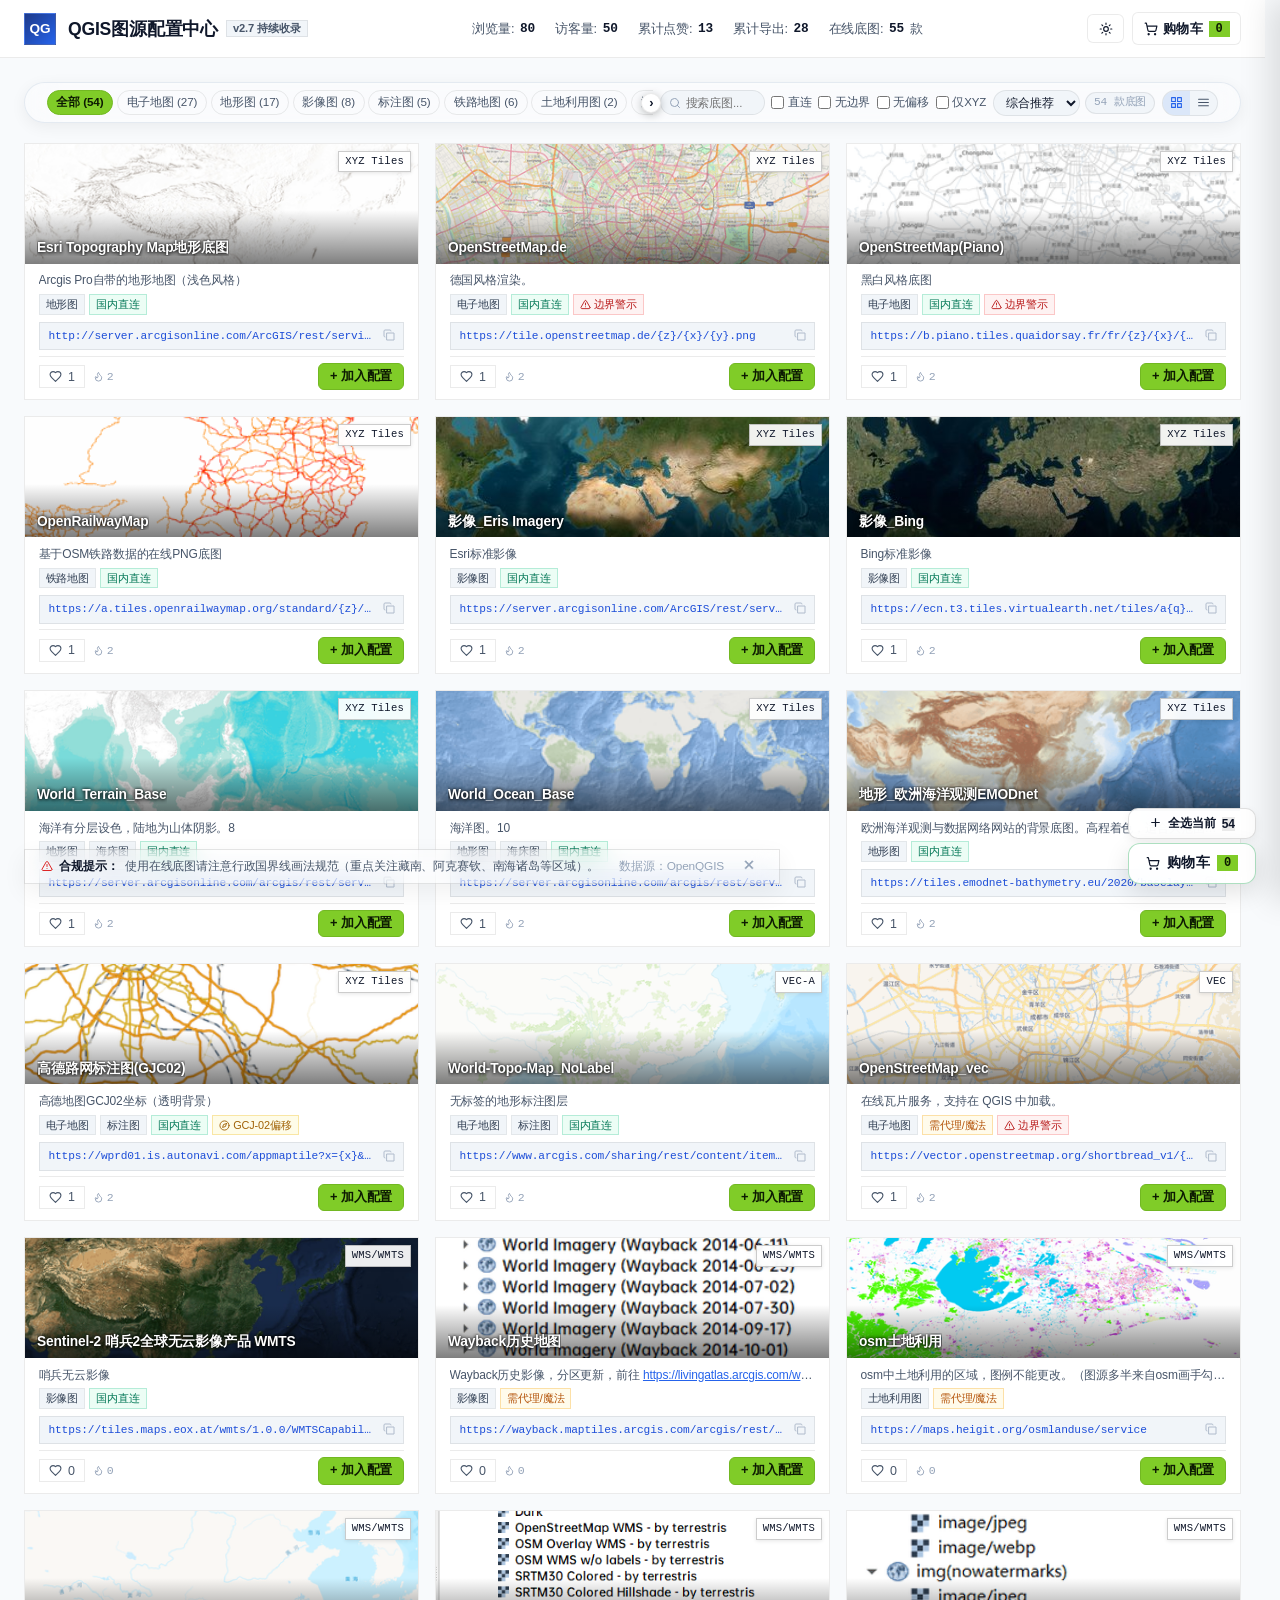
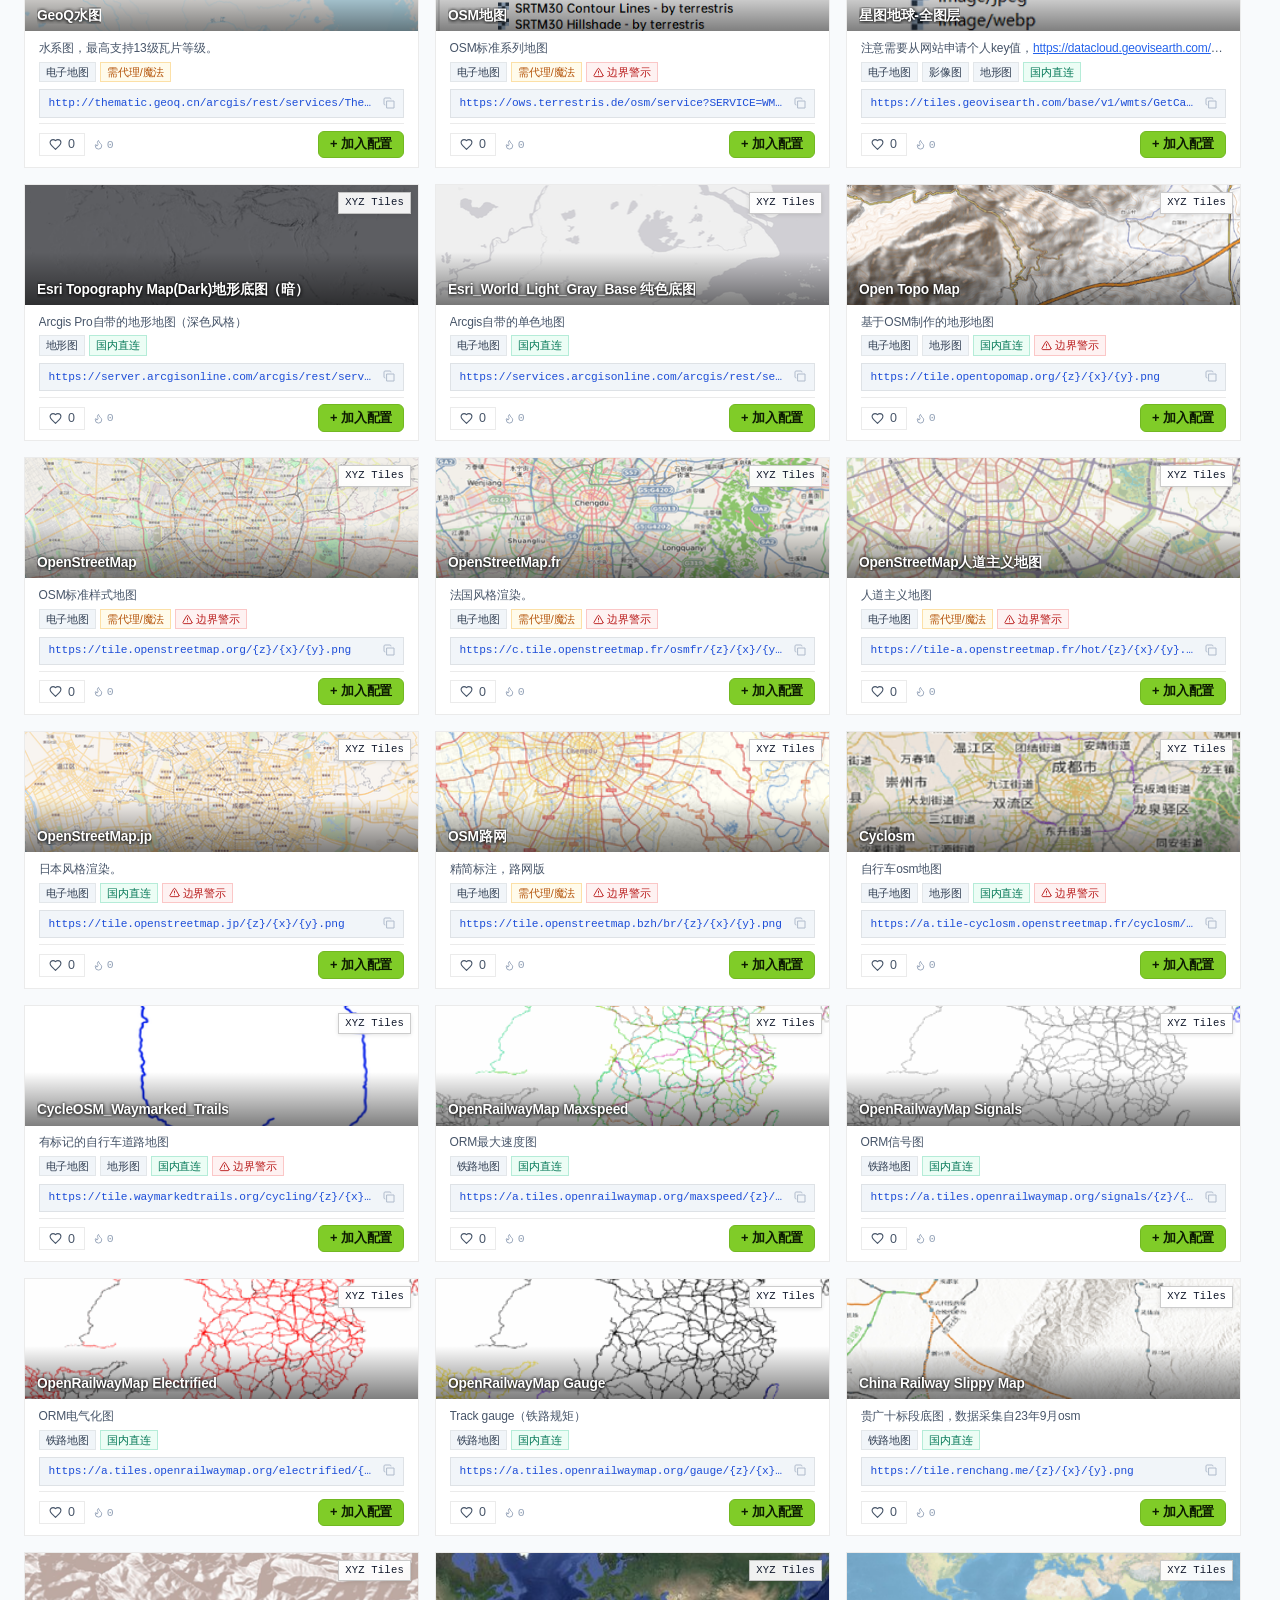
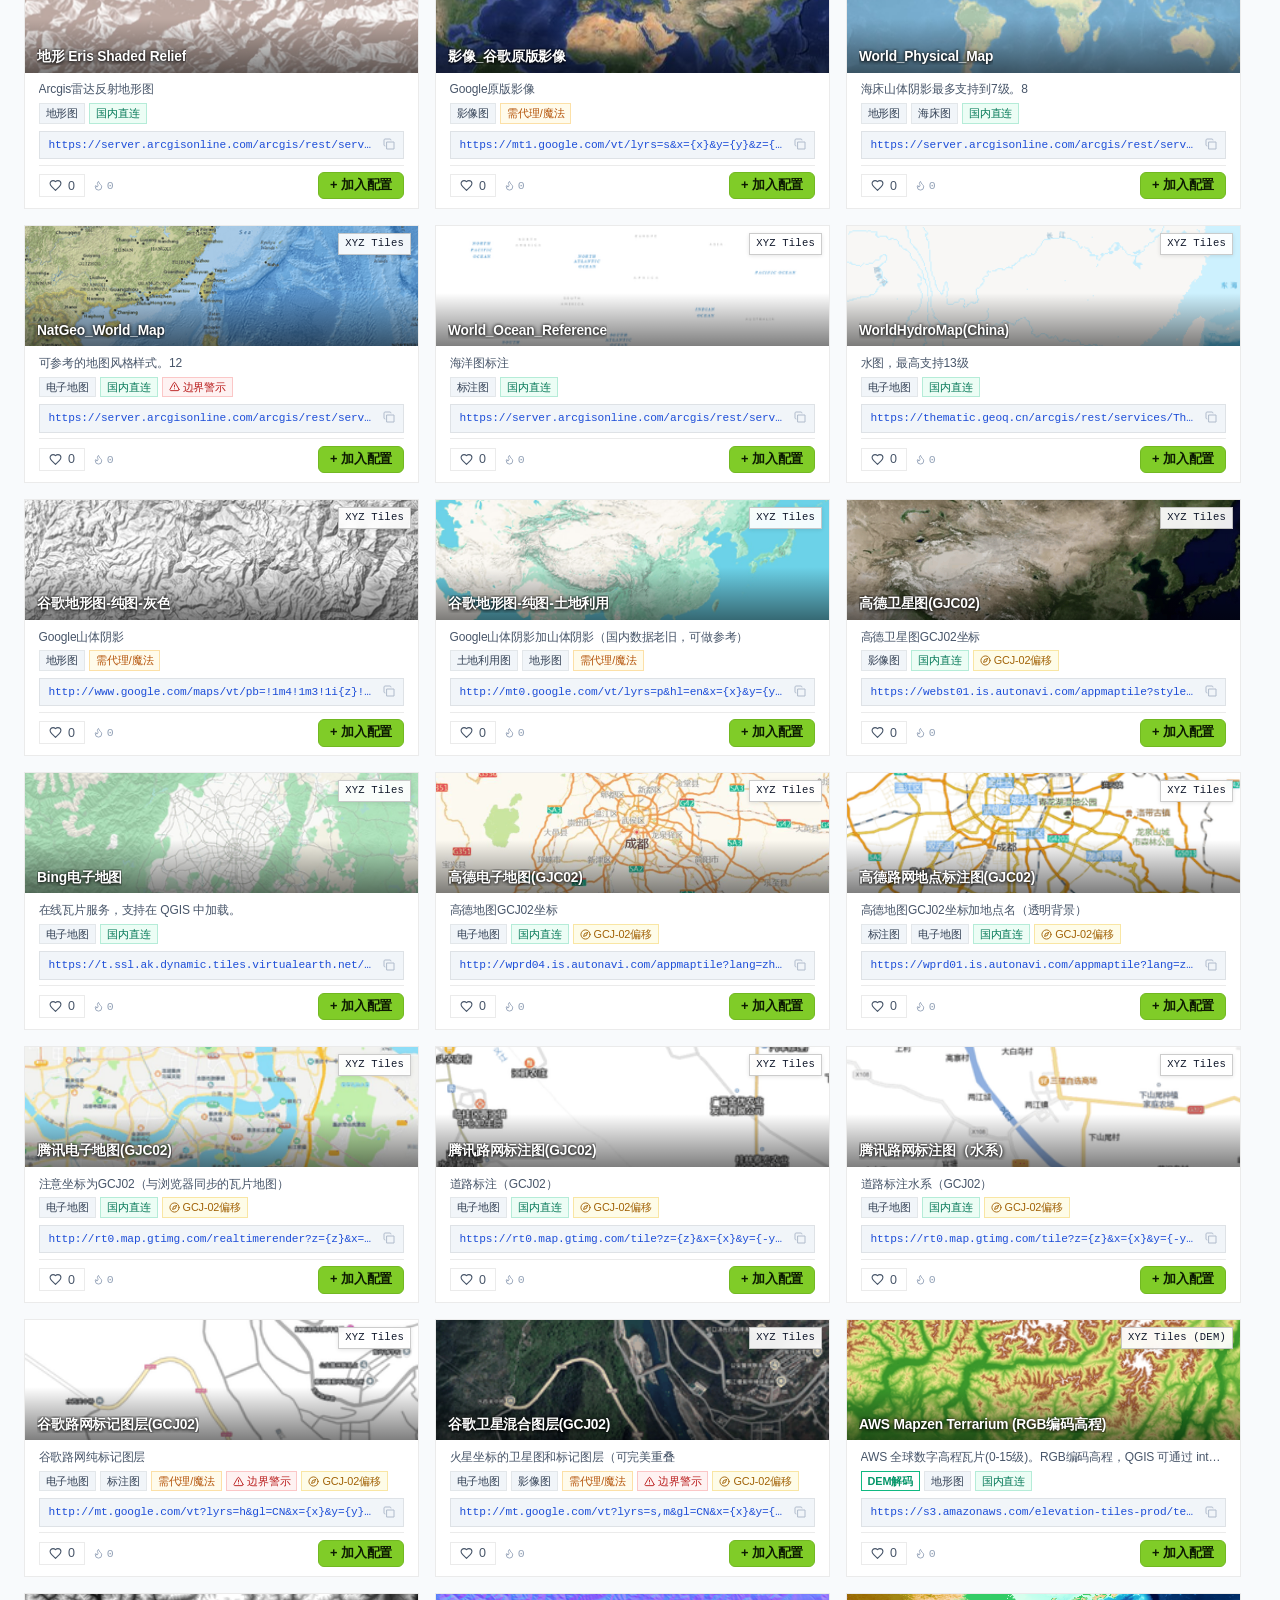
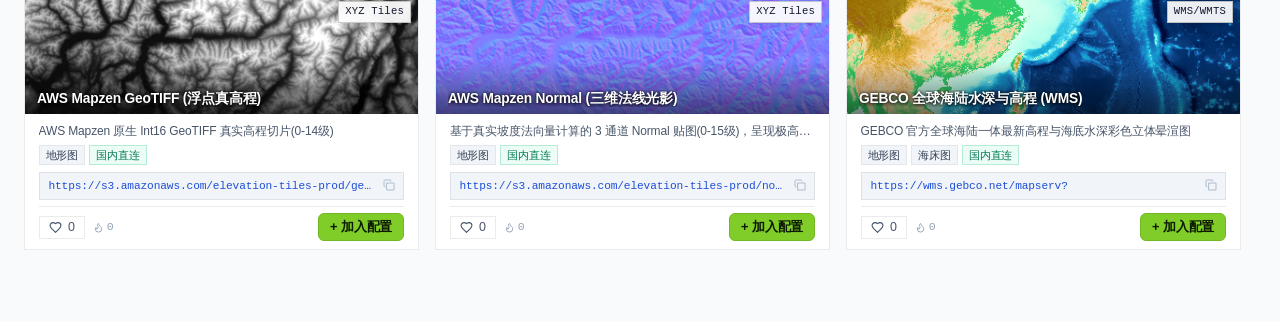
==== index.html @ b233fc7f "fix(vec): complete dual vector pipeline refactoring with FSM, backend relay, and style injection" ====
<!DOCTYPE html>
<html lang="zh-CN" data-theme="light">
<head>
  <meta charset="UTF-8">
  <meta name="viewport" content="width=device-width, initial-scale=1.0, viewport-fit=cover">
  <title>QGIS图源配置中心 (QGIS Basemap Hub)</title>
  <script>
    (function() {
      var saved = localStorage.getItem("qgis_theme");
      document.documentElement.setAttribute("data-theme", saved || "light");
    })();
  </script>
  <!-- Leaflet CSS for Map Preview -->
  <link rel="stylesheet" href="https://unpkg.com/leaflet@1.9.4/dist/leaflet.css" integrity="sha256-p4NxAoJBhIIN+hmNHrzRCf9tD/miZyoHS5obTRR9BMY=" crossorigin=""/>
  <!-- MapLibre GL CSS for Vector Tiles Preview (MVT) -->
  <link rel="stylesheet" href="https://unpkg.com/maplibre-gl@4.7.1/dist/maplibre-gl.css" onerror="this.onerror=null;this.href='https://cdn.jsdelivr.net/npm/maplibre-gl@4.7.1/dist/maplibre-gl.css'"/>
  <link rel="stylesheet" href="./style.css?v=9.19">
</head>
<body>

  <!-- 顶部状态栏 -->
  <header class="site-header">
    <div class="header-container">
      <div class="brand-section">
        <div class="brand-icon">QG</div>
        <div>
          <div class="brand-title">
            <span class="brand-title-full">QGIS图源配置中心</span>
            <span class="brand-title-short">地图配置</span>
            <span class="brand-badge">v2.7 持续收录</span>
          </div>
        </div>
      </div>

      <!-- 实时站点统计 -->
      <div class="stats-bar">
        <div class="stat-item" title="全站访问总浏览量 (Page Views)">
          <span>浏览量:</span> <strong id="stat-pv">80</strong>
          <span id="busuanzi_value_site_pv" style="display:none;"></span>
        </div>
        <div class="stat-item" id="stat-item-uv" title="全站独立访客数 (Unique Visitors)">
          <span>访客量:</span> <strong id="stat-uv">50</strong>
          <span id="busuanzi_value_site_uv" style="display:none;"></span>
        </div>
        <div class="stat-item" title="全站底图累计获得的点赞推荐数">
          <span>累计点赞:</span> <strong id="stat-likes">13</strong>
        </div>
        <div class="stat-item" title="全站累计生成并导出脚本次数">
          <span>累计导出:</span> <strong id="stat-downloads">28</strong>
        </div>
        <div class="stat-item" title="当前在线底图总数（已排除需本地安装的插件类）">
          <span>在线底图:</span> <strong id="stat-layers-count">55</strong> 款
        </div>
      </div>

      <!-- 操作区域：主题切换 + 视图切换 + 购物车 -->
      <div class="header-actions">
        <button class="theme-toggle-btn" id="theme-toggle-btn" title="切换浅色/深色主题">
          <span id="theme-icon" class="svg-icon">
            <svg width="14" height="14" viewBox="0 0 24 24" fill="none" stroke="currentColor" stroke-width="2" stroke-linecap="round" stroke-linejoin="round"><circle cx="12" cy="12" r="4"/><path d="M12 2v2M12 20v2M4.93 4.93l1.41 1.41M17.66 17.66l1.41 1.41M2 12h2M20 12h2M6.34 17.66l-1.41 1.41M19.07 4.93l-1.41 1.41"/></svg>
          </span>
          <span id="theme-text">浅色</span>
        </button>

        <button class="view-toggle-btn" id="mobile-layout-toggle" title="切换单列/双列视图" aria-label="切换单列/双列视图">
          <span class="svg-icon layout-toggle-icon icon-cols-1" aria-hidden="true" style="display: none;">
            <svg width="14" height="14" viewBox="0 0 24 24" fill="none" stroke="currentColor" stroke-width="2" stroke-linecap="round" stroke-linejoin="round">
              <rect x="4" y="4" width="16" height="16" rx="1"/>
            </svg>
          </span>
          <span class="svg-icon layout-toggle-icon icon-cols-2" aria-hidden="true">
            <svg width="14" height="14" viewBox="0 0 24 24" fill="none" stroke="currentColor" stroke-width="2" stroke-linecap="round" stroke-linejoin="round">
              <rect x="3" y="4" width="8" height="16" rx="1"/>
              <rect x="13" y="4" width="8" height="16" rx="1"/>
            </svg>
          </span>
          <span class="view-toggle-text">双列</span>
        </button>

        <button class="cart-toggle-btn" id="header-cart-btn" title="查看购物车" aria-label="购物车">
          <span class="svg-icon">
            <svg width="14" height="14" viewBox="0 0 24 24" fill="none" stroke="currentColor" stroke-width="2" stroke-linecap="round" stroke-linejoin="round">
              <circle cx="8" cy="21" r="1"/><circle cx="19" cy="21" r="1"/>
              <path d="M2.05 2.05h2l2.66 12.42a2 2 0 0 0 2 1.58h9.78a2 2 0 0 0 1.95-1.57l1.65-7.43H5.12"/>
            </svg>
          </span>
          <span class="header-cart-text">购物车</span>
          <span class="cart-badge" id="cart-badge-count">0</span>
        </button>
      </div>
    </div>
  </header>

  <!-- 主工作区 -->
  <main class="main-layout">
    <!-- 控制与筛选悬浮工具栏 (Sticky Floating Bar) -->
    <section class="toolbar-section" id="sticky-toolbar">
      <!-- 移动端专属 4 模块集成悬浮控制栏 (< 768px 显示，单行四模块纯图标紧凑布局) -->
      <div class="mobile-toolbar-deck" id="mobile-toolbar-deck">
        <!-- 模块 1：【标签】下拉 -->
        <div class="mobile-mod-card has-dropdown" id="mobile-mod-tag" data-dropdown="tag" title="底图分类">
          <span class="mobile-mod-icon" aria-hidden="true">
            <svg width="12" height="12" viewBox="0 0 24 24" fill="none" stroke="currentColor" stroke-width="2.2" stroke-linecap="round" stroke-linejoin="round">
              <path d="M20.59 13.41l-7.17 7.17a2 2 0 0 1-2.83 0L2 12V2h10l8.59 8.59a2 2 0 0 1 0 2.82z"></path>
              <line x1="7" y1="7" x2="7.01" y2="7"></line>
            </svg>
          </span>
          <div class="mobile-mod-trigger" id="mobile-tag-trigger">
            <span class="mobile-mod-label" id="mobile-tag-label">全部</span>
            <span class="mobile-mod-arrow">▾</span>
          </div>
          <div class="mobile-custom-dropdown" id="mobile-tag-dropdown" style="display: none;">
            <!-- 动态分类选项由 JS 渲染 -->
          </div>
          <select id="mobile-category-select" class="mobile-mod-native-select" aria-hidden="true" tabindex="-1"></select>
        </div>

        <!-- 模块 2：【搜索】输入框 -->
        <div class="mobile-mod-card" id="mobile-mod-search" title="搜索底图">
          <span class="mobile-mod-icon" aria-hidden="true">
            <svg width="12" height="12" viewBox="0 0 24 24" fill="none" stroke="currentColor" stroke-width="2.2" stroke-linecap="round" stroke-linejoin="round">
              <circle cx="11" cy="11" r="8"></circle>
              <line x1="21" y1="21" x2="16.65" y2="16.65"></line>
            </svg>
          </span>
          <div class="mobile-mod-search-input-wrap">
            <input type="text" id="mobile-search-input" class="mobile-mod-input" placeholder="搜索底图..." autocomplete="off">
          </div>
        </div>

        <!-- 模块 3：【筛选】特性多选下拉 -->
        <div class="mobile-mod-card has-dropdown" id="mobile-mod-filter" data-dropdown="filter" title="特性多选筛选">
          <span class="mobile-mod-icon" aria-hidden="true">
            <svg width="12" height="12" viewBox="0 0 24 24" fill="none" stroke="currentColor" stroke-width="2.2" stroke-linecap="round" stroke-linejoin="round">
              <polygon points="22 3 2 3 10 12.46 10 19 14 21 14 12.46 22 3"></polygon>
            </svg>
          </span>
          <div class="mobile-mod-trigger" id="mobile-filter-trigger">
            <span class="mobile-mod-label" id="mobile-filter-label">无</span>
            <span class="mobile-mod-arrow">▾</span>
          </div>
          <div class="mobile-custom-dropdown mobile-filter-multiselect" id="mobile-filter-dropdown" style="display: none;">
            <div class="mobile-filter-header">
              <span class="filter-header-title">特性多选</span>
              <button type="button" class="filter-reset-btn" id="mobile-filter-reset-btn">重置</button>
            </div>
            <div class="mobile-filter-item" data-filter="direct">
              <span class="filter-checkbox"></span>
              <span class="filter-item-name">国内直连</span>
              <span class="filter-item-badge tag-direct">直连</span>
            </div>
            <div class="mobile-filter-item" data-filter="no-boundary">
              <span class="filter-checkbox"></span>
              <span class="filter-item-name">无边界争议</span>
              <span class="filter-item-badge tag-boundary-safe">合规</span>
            </div>
            <div class="mobile-filter-item" data-filter="no-drift">
              <span class="filter-checkbox"></span>
              <span class="filter-item-name">无坐标偏移</span>
              <span class="filter-item-badge tag-drift-safe">WGS84</span>
            </div>
            <div class="mobile-filter-item" data-filter="xyz">
              <span class="filter-checkbox"></span>
              <span class="filter-item-name">仅XYZ瓦片</span>
              <span class="filter-item-badge tag-format">XYZ</span>
            </div>
          </div>
          <select id="mobile-filter-select" class="mobile-mod-native-select" aria-hidden="true" tabindex="-1">
            <option value="all">无</option>
            <option value="direct">直连</option>
            <option value="compliant">合规</option>
            <option value="no-boundary">无争议</option>
            <option value="no-drift">无偏移</option>
            <option value="xyz">仅XYZ</option>
          </select>
        </div>

        <!-- 模块 4：【排序】下拉 -->
        <div class="mobile-mod-card has-dropdown" id="mobile-mod-sort" data-dropdown="sort" title="排序规则">
          <span class="mobile-mod-icon" aria-hidden="true">
            <svg width="12" height="12" viewBox="0 0 24 24" fill="none" stroke="currentColor" stroke-width="2.2" stroke-linecap="round" stroke-linejoin="round">
              <line x1="4" y1="6" x2="20" y2="6"></line>
              <line x1="4" y1="12" x2="14" y2="12"></line>
              <line x1="4" y1="18" x2="8" y2="18"></line>
            </svg>
          </span>
          <div class="mobile-mod-trigger" id="mobile-sort-trigger">
            <span class="mobile-mod-label" id="mobile-sort-label">综合</span>
            <span class="mobile-mod-arrow">▾</span>
          </div>
          <div class="mobile-custom-dropdown" id="mobile-sort-dropdown" style="display: none;">
            <div class="mobile-dropdown-item active" data-value="heat">综合推荐</div>
            <div class="mobile-dropdown-item" data-value="likes">点赞最多</div>
            <div class="mobile-dropdown-item" data-value="downloads">导出最多</div>
            <div class="mobile-dropdown-item" data-value="name">名称排序</div>
          </div>
          <select id="mobile-sort-select" class="mobile-mod-native-select" aria-hidden="true" tabindex="-1">
            <option value="heat">综合</option>
            <option value="likes">点赞</option>
            <option value="downloads">导出</option>
            <option value="name">名称</option>
          </select>
        </div>
      </div>

      <!-- 桌面端全集成单行工具栏 (>= 768px 显示) -->
      <div class="toolbar-single-row desktop-toolbar-row">
        <!-- 桌面端分类胶囊标签 (>= 768px 显示) -->
        <div class="category-pills-wrap">
          <button type="button" class="pills-scroll-btn pills-scroll-left" id="pills-scroll-left" aria-label="向左滚动分类" style="display: none;">‹</button>
          <div class="category-pills" id="category-pills">
            <!-- 动态分类标签 -->
          </div>
          <button type="button" class="pills-scroll-btn pills-scroll-right" id="pills-scroll-right" aria-label="向右滚动分类" style="display: none;">›</button>
        </div>

        <!-- 压缩尺寸的搜索框 -->
        <div class="search-input-wrap compact-search-wrap">
          <span class="search-icon-inside">
            <svg width="12" height="12" viewBox="0 0 24 24" fill="none" stroke="currentColor" stroke-width="2" stroke-linecap="round" stroke-linejoin="round">
              <circle cx="11" cy="11" r="8"/><line x1="21" y1="21" x2="16.65" y2="16.65"/>
            </svg>
          </span>
          <input type="text" id="search-input" class="search-input compact-search-input" placeholder="搜索底图..." autocomplete="off">
        </div>

        <!-- 快捷过滤开关组（紧凑单行型） -->
        <div class="toggle-group compact-toggle-group">
          <label class="checkbox-label" title="仅展示无需代理可直接加载的国内直连底图">
            <input type="checkbox" id="chk-direct">
            <span>直连</span>
          </label>
          <label class="checkbox-label" title="过滤掉存在境外画法国界线问题的底图">
            <input type="checkbox" id="chk-boundary">
            <span>无边界</span>
          </label>
          <label class="checkbox-label" title="过滤掉火星坐标系(GCJ-02)偏移底图">
            <input type="checkbox" id="chk-drift">
            <span>无偏移</span>
          </label>
          <label class="checkbox-label" title="仅查看标准 XYZ Tiles 瓦片">
            <input type="checkbox" id="chk-xyz">
            <span>仅XYZ</span>
          </label>
        </div>

        <!-- 排序下拉与计数 -->
        <div class="toolbar-sort-wrap compact-sort-wrap">
          <select id="sort-select" class="sort-select compact-sort-select" title="列表排序方式">
            <option value="heat">综合推荐</option>
            <option value="likes">点赞最多</option>
            <option value="downloads">导出最多</option>
            <option value="name">名称排序</option>
          </select>
          <span id="filtered-count" class="filtered-count-badge">-</span>
        </div>

        <!-- 视图切换：纯 SVG 矢量图标 -->
        <div class="view-mode-toggle-group">
          <button id="view-btn-grid" class="view-icon-btn active" title="大图卡片流 (Grid)" aria-label="卡片视图">
            <svg width="13" height="13" viewBox="0 0 24 24" fill="none" stroke="currentColor" stroke-width="2" stroke-linecap="round" stroke-linejoin="round">
              <rect width="7" height="7" x="3" y="3" rx="0"/><rect width="7" height="7" x="14" y="3" rx="0"/>
              <rect width="7" height="7" x="14" y="14" rx="0"/><rect width="7" height="7" x="3" y="14" rx="0"/>
            </svg>
          </button>
          <button id="view-btn-table" class="view-icon-btn" title="紧凑数据表 (Table)" aria-label="表格视图">
            <svg width="13" height="13" viewBox="0 0 24 24" fill="none" stroke="currentColor" stroke-width="2" stroke-linecap="round" stroke-linejoin="round">
              <line x1="3" y1="6" x2="21" y2="6"/><line x1="3" y1="12" x2="21" y2="12"/><line x1="3" y1="18" x2="21" y2="18"/>
            </svg>
          </button>
        </div>
      </div>
    </section>

    <!-- 底图列表渲染区 -->
    <section id="layers-container" class="layers-grid">
      <!-- 动态卡片或表格 -->
    </section>
  </main>

  <!-- 浮动购物车图标按钮 -->
  <div class="floating-cart-container" id="floating-cart-container">
    <!-- 全选当前结果按钮（上方辅助） -->
    <button id="floating-addall-btn" class="floating-addall-btn" onclick="toggleAddAllFiltered()" title="全选当前显示的底图">
      <span class="addall-icon" id="addall-icon">
        <svg width="13" height="13" viewBox="0 0 24 24" fill="none" stroke="currentColor" stroke-width="2.2" stroke-linecap="round" stroke-linejoin="round">
          <line x1="12" y1="5" x2="12" y2="19"/><line x1="5" y1="12" x2="19" y2="12"/>
        </svg>
      </span>
      <span class="addall-label" id="addall-label">全选当前</span>
      <span class="addall-count" id="addall-count"></span>
    </button>
    <button id="floating-cart-btn" class="cart-toggle-btn" title="查看购物车" aria-label="购物车">
      <span class="svg-icon">
        <svg width="15" height="15" viewBox="0 0 24 24" fill="none" stroke="currentColor" stroke-width="2" stroke-linecap="round" stroke-linejoin="round">
          <circle cx="8" cy="21" r="1"/><circle cx="19" cy="21" r="1"/>
          <path d="M2.05 2.05h2l2.66 12.42a2 2 0 0 0 2 1.58h9.78a2 2 0 0 0 1.95-1.57l1.65-7.43H5.12"/>
        </svg>
      </span>
      <span class="floating-cart-text">购物车</span>
      <span class="cart-badge" id="floating-cart-badge">0</span>
    </button>
  </div>

  <!-- 购物车抽屉 (Cart Drawer) -->
  <div class="cart-drawer-backdrop" id="cart-backdrop"></div>
  <aside class="cart-drawer" id="cart-drawer">
    <div class="drawer-header">
      <div class="drawer-title">已选底图配置单</div>
      <button class="close-btn" id="close-cart-btn">✕</button>
    </div>

    <!-- 预设快速勾选 -->
    <div class="drawer-presets">
      <span style="font-size: 0.72rem; color: var(--text-dim);">预设分组:</span>
      <button class="preset-btn" id="preset-direct">国内常用10款</button>
      <button class="preset-btn" id="preset-imagery">卫星影像</button>
      <button class="preset-btn" id="preset-compliant">合规推荐</button>
    </div>

    <!-- 配置列表 -->
    <div class="drawer-list" id="drawer-cart-list">
      <!-- 动态渲染已选图层 -->
    </div>

    <!-- 结算与导出 -->
    <div class="drawer-footer">
      <div class="drawer-footer-actions">
        <button class="drawer-clear-btn" id="drawer-clear-btn" title="清空已选底图配置单" disabled>
          <svg width="15" height="15" viewBox="0 0 24 24" fill="none" stroke="currentColor" stroke-width="2" stroke-linecap="round" stroke-linejoin="round" aria-hidden="true">
            <path d="M3 6h18"/>
            <path d="M19 6v14c0 1-1 2-2 2H7c-1 0-2-1-2-2V6"/>
            <path d="M8 6V4c0-1 1-2 2-2h4c1 0 2 1 2 2v2"/>
            <line x1="10" y1="11" x2="10" y2="17"/>
            <line x1="14" y1="11" x2="14" y2="17"/>
          </svg>
          <span>清空</span>
        </button>
        <button class="checkout-btn" id="drawer-checkout-btn" disabled>
          结算生成 QGIS 导入脚本
        </button>
      </div>
    </div>
  </aside>

  <!-- 结算成功 / 脚本弹窗 -->
  <div class="modal-backdrop" id="checkout-modal">
    <div class="modal-window">
      <div class="modal-header">
        <div style="font-weight: 600; color: var(--text-main);">PyQGIS 导入脚本</div>
        <button class="close-btn" onclick="closeModal('checkout-modal')">✕</button>
      </div>

      <div class="modal-body">
        <p id="export-count-text" style="font-size: 0.85rem; color: var(--accent-blue);"></p>

        <!-- 脚本代码框 -->
        <pre class="code-container" id="script-code-box"></pre>

        <!-- 使用指引 -->
        <div class="steps-list">
          <div><strong>QGIS 导入步骤：</strong></div>
          <div>1. 打开 QGIS 桌面端，按快捷键 <kbd style="background: var(--bg-input); padding: 2px 6px; font-family:var(--font-mono); color: var(--accent-blue);">Ctrl + Alt + P</kbd> 打开内置 Python 控制台（或点击菜单【插件】->【Python 控制台】）。</div>
          <div>2. 点击下方【复制脚本代码】按钮，将代码粘贴到 Python 控制台并按回车执行。</div>
          <div>3. 执行后，底图将<strong>保存在 QGIS 左侧【浏览器】面板的【XYZ Tiles】或【WMS/WMTS】分类下</strong>，可直接拖入画布使用。</div>
        </div>


      </div>

      <div class="modal-footer">
        <button class="btn-secondary" id="download-script-btn">
          <span class="svg-icon">
            <svg width="14" height="14" viewBox="0 0 24 24" fill="none" stroke="currentColor" stroke-width="2" stroke-linecap="round" stroke-linejoin="round">
              <path d="M21 15v4a2 2 0 0 1-2 2H5a2 2 0 0 1-2-2v-4"/><polyline points="7 10 12 15 17 10"/><line x1="12" x2="12" y1="15" y2="3"/>
            </svg>
          </span>
          下载 .py 脚本文件
        </button>
        <button class="btn-primary" id="copy-script-btn">
          <span class="svg-icon">
            <svg width="14" height="14" viewBox="0 0 24 24" fill="none" stroke="currentColor" stroke-width="2" stroke-linecap="round" stroke-linejoin="round">
              <rect width="14" height="14" x="8" y="8" rx="0" ry="0"/><path d="M4 16c-1.1 0-2-.9-2-2V4c0-1.1.9-2 2-2h10c1.1 0 2 .9 2 2"/>
            </svg>
          </span>
          复制脚本代码
        </button>
      </div>
    </div>
  </div>

  <!-- 在线交互式底图预览弹窗 (Leaflet 实时调用在线瓦片 + 中国全图视野 + GeoJSON 标注) -->
  <div class="modal-backdrop" id="preview-modal">
    <div class="modal-window">
      <div class="modal-header">
        <div style="display: flex; align-items: center; gap: 0.5rem; min-width: 0; flex: 1; margin-right: 0.5rem;">
          <span id="preview-modal-title" style="font-weight: 600; color: var(--text-main); white-space: nowrap; overflow: hidden; text-overflow: ellipsis;"><span class="preview-title-name"></span></span>
        </div>
        <button class="close-btn" onclick="closeModal('preview-modal')" title="关闭窗口 (Esc)">✕<span class="close-btn-text"> 关闭</span></button>
      </div>

      <div class="preview-modal-body">
        <!-- 交互式地图主视口工具栏 -->
        <div class="preview-map-toolbar">
          <div class="preview-map-toolbar-left" style="display: flex; align-items: center; gap: 0.5rem;">
            <span id="preview-map-status" class="map-status-pill">
              <span class="status-dot"></span>在线底图调用中
            </span>
            <span style="color: var(--text-dim);">接入协议:</span> <strong id="preview-meta-format" style="color: var(--text-main); font-family:var(--font-mono);">-</strong>
            <div id="preview-token-wrap" style="display: none; align-items: center; gap: 0.35rem; margin-left: 0.4rem;">
              <span style="color: var(--accent-amber); font-size: 0.75rem; font-weight: 500;">Token:</span>
              <input type="text" id="preview-token-input" placeholder="输入个人 Token 实时出图" style="font-size: 0.72rem; padding: 2px 6px; background: var(--bg-input); color: var(--text-main); border: 1px solid var(--border-subtle); border-radius: 2px; width: 170px;" />
              <button type="button" id="preview-token-apply-btn" class="preview-copy-btn" title="保存并刷新底图">应用</button>
            </div>
          </div>
          <div class="preview-map-toolbar-actions" style="display: flex; align-items: center; gap: 0.65rem; flex: 1 1 auto; min-width: 0; justify-content: space-between;">
            <div id="preview-dem-mode-wrap" style="display: none; align-items: center; gap: 0.35rem;">
              <span style="font-size: 0.75rem; color: var(--text-dim);">DEM模式:</span>
              <div class="dem-mode-btn-group" style="display: inline-flex; border: 1px solid var(--border-subtle); border-radius: 4px; overflow: hidden; font-size: 0.72rem;">
                <button type="button" class="btn-dem-mode active" id="btn-dem-color" onclick="switchDemRenderMode('color')" style="padding: 2px 8px; border: none; cursor: pointer; background: var(--accent-green); color: #fff;">彩色地貌</button>
                <button type="button" class="btn-dem-mode" id="btn-dem-gray" onclick="switchDemRenderMode('gray')" style="padding: 2px 8px; border: none; cursor: pointer; background: var(--bg-card); color: var(--text-main);">灰度DEM</button>
                <button type="button" class="btn-dem-mode" id="btn-dem-hillshade" onclick="switchDemRenderMode('hillshade')" style="padding: 2px 8px; border: none; cursor: pointer; background: var(--bg-card); color: var(--text-main);">山体阴影</button>
              </div>
            </div>
            <div class="preview-map-controls-group" style="display: inline-flex; align-items: center; gap: 0.65rem; margin-left: auto;">
              <label class="checkbox-label" id="wrap-toggle-boundary-geojson" style="display: none; cursor: pointer;" title="开启后突出标出边界争议/画法风险区域">
                <input type="checkbox" id="toggle-boundary-geojson" checked>
                <span style="color: var(--accent-red); font-weight: 500; display: inline-flex; align-items: center; gap: 0.25rem;">
                  <span class="svg-icon">
                    <svg width="12" height="12" viewBox="0 0 24 24" fill="none" stroke="currentColor" stroke-width="2" stroke-linecap="round" stroke-linejoin="round">
                      <path d="m21.73 18-8-14a2 2 0 0 0-3.48 0l-8 14A2 2 0 0 0 4 21h16a2 2 0 0 0 1.73-3Z"/><line x1="12" y1="9" x2="12" y2="13"/><line x1="12" y1="17" x2="12.01" y2="17"/>
                    </svg>
                  </span>
                  风险区域
                </span>
              </label>
              <button type="button" class="btn-map-control" id="btn-reset-china-view" onclick="resetToChinaView()" title="切换至中国视野">
                <span class="svg-icon">
                  <svg width="13" height="13" viewBox="0 0 24 24" fill="none" stroke="currentColor" stroke-width="2" stroke-linecap="round" stroke-linejoin="round">
                    <circle cx="12" cy="12" r="10"/><line x1="22" y1="12" x2="18" y2="12"/><line x1="6" y1="12" x2="2" y2="12"/><line x1="12" y1="6" x2="12" y2="2"/><line x1="12" y1="22" x2="12" y2="18"/>
                  </svg>
                </span>
                中国视野
              </button>
              <button type="button" class="btn-map-control" id="btn-reset-world-view" onclick="resetToWorldView()" title="切换至全球视野">
                <span class="svg-icon">
                  <svg width="13" height="13" viewBox="0 0 24 24" fill="none" stroke="currentColor" stroke-width="2" stroke-linecap="round" stroke-linejoin="round">
                    <circle cx="12" cy="12" r="10"/><path d="M12 2a15.3 15.3 0 0 1 4 10 15.3 15.3 0 0 1-4 10 15.3 15.3 0 0 1-4-10 15.3 15.3 0 0 1 4-10z"/><path d="M2 12h20"/>
                  </svg>
                </span>
                全球视野
              </button>
              <button type="button" class="btn-map-control" id="btn-fullscreen-preview" onclick="togglePreviewFullscreen()" title="全屏查看地图（更大视野，Esc 或再点一次退出）">
                <span class="svg-icon">
                  <svg width="13" height="13" viewBox="0 0 24 24" fill="none" stroke="currentColor" stroke-width="2" stroke-linecap="round" stroke-linejoin="round">
                    <path d="M8 3H5a2 2 0 0 0-2 2v3m18 0V5a2 2 0 0 0-2-2h-3m0 18h3a2 2 0 0 0 2-2v-3M3 16v3a2 2 0 0 0 2 2h3"/>
                  </svg>
                </span>
                <span id="fullscreen-btn-text">全屏</span>
              </button>
            </div>
          </div>
        </div>

        <!-- 地图预览交互容器 (Leaflet 与 MapLibre 双引擎同位隔离) -->
        <div class="leaflet-container-wrap">
          <div id="leaflet-map" style="width: 100%; height: 100%;"></div>
          <div id="maplibre-map" style="width: 100%; height: 100%; display: none;"></div>

          <!-- 悬浮在地图中央的境外源未开启代理提示遮罩 -->
          <div id="preview-vpn-overlay" class="map-vpn-overlay" style="display: none;">
            <div class="vpn-overlay-card">
              <div class="vpn-overlay-badge">
                <svg width="15" height="15" viewBox="0 0 24 24" fill="none" stroke="currentColor" stroke-width="2" stroke-linecap="round" stroke-linejoin="round">
                  <circle cx="12" cy="12" r="10"/>
                  <line x1="12" y1="8" x2="12" y2="12"/>
                  <line x1="12" y1="16" x2="12.01" y2="16"/>
                </svg>
                <span>境外图源 · 切片响应超时</span>
              </div>
              <div class="vpn-overlay-body">
                <div class="vpn-overlay-title">未能接收到有效瓦片切片</div>
                <div class="vpn-overlay-desc">该底图服务器位于境外。若已开启代理，可尝试缩放或平移地图重试，或检查代理分流规则；也可更换为国内直连同类底图。</div>
              </div>
              <div class="vpn-overlay-actions">
                <button type="button" class="btn-vpn-alt" id="btn-vpn-switch-direct">
                  <svg width="13" height="13" viewBox="0 0 24 24" fill="none" stroke="currentColor" stroke-width="2" stroke-linecap="round" stroke-linejoin="round">
                    <polyline points="17 1 21 5 17 9"/>
                    <path d="M3 11V9a4 4 0 0 1 4-4h14"/>
                    <polyline points="7 23 3 19 7 15"/>
                    <path d="M21 13v2a4 4 0 0 1-4 4H3"/>
                  </svg>
                  <span>换用国内直连底图</span>
                </button>
                <button type="button" class="btn-vpn-dismiss" id="btn-vpn-dismiss">
                  保持当前视图
                </button>
              </div>
            </div>
          </div>

          <!-- 悬浮在地图之上的边界合规预警胶囊 -->
          <div id="preview-boundary-alert" class="map-floating-alert" style="display: none;">
            <div id="preview-boundary-alert-text"></div>
            <button class="floating-alert-close" onclick="hidePreviewBoundaryAlert()" title="关闭提醒">✕</button>
          </div>

          <!-- 悬浮在地图右上角的 WMS/WMTS 子图层切换悬浮组件 -->
          <div id="preview-sublayer-floating" class="preview-sublayer-floating map-floating-wms-dock" style="display: none;">
            <!-- 移动端专属折叠唤起图标按钮 (窄屏显示，宽屏自动隐藏) -->
            <button type="button" id="wms-dock-toggle-btn" class="wms-dock-toggle-btn" aria-expanded="false" title="展开/收起子图层列表">
              <svg width="14" height="14" viewBox="0 0 24 24" fill="none" stroke="currentColor" stroke-width="2" stroke-linecap="round" stroke-linejoin="round">
                <polygon points="12 2 2 7 12 12 22 7 12 2"/>
                <polyline points="2 17 12 22 22 17"/>
                <polyline points="2 12 12 17 22 12"/>
              </svg>
              <span class="wms-toggle-text">图层</span>
              <span class="wms-toggle-count" id="preview-sublayer-toggle-count">0</span>
            </button>

            <!-- 子图层详细下拉选择与复制面板 (移动端默认折叠，点击图标展开) -->
            <div class="wms-dock-panel" id="wms-dock-panel">
              <div class="wms-dock-header">
                <div style="display: flex; align-items: center; gap: 0.35rem;">
                  <span class="wms-dock-icon">
                    <svg width="12" height="12" viewBox="0 0 24 24" fill="none" stroke="currentColor" stroke-width="2" stroke-linecap="round" stroke-linejoin="round">
                      <polygon points="12 2 2 7 12 12 22 7 12 2"/><polyline points="2 17 12 22 22 17"/><polyline points="2 12 12 17 22 12"/>
                    </svg>
                  </span>
                  <span class="wms-dock-title">配置图层 (<span id="preview-sublayer-count">0</span>)</span>
                  <span class="cache-badge" title="已离线缓存图层元数据">本地缓存</span>
                </div>
                <div style="display: flex; align-items: center; gap: 0.35rem;">
                  <button type="button" id="preview-copy-sublayer-btn" class="preview-copy-btn" title="复制当前选中的子图层标识">
                    <svg width="11" height="11" viewBox="0 0 24 24" fill="none" stroke="currentColor" stroke-width="2" stroke-linecap="round" stroke-linejoin="round">
                      <rect width="14" height="14" x="8" y="8" rx="0" ry="0"/>
                      <path d="M4 16c-1.1 0-2-.9-2-2V4c0-1.1.9-2 2-2h10c1.1 0 2 .9 2 2"/>
                    </svg>
                    <span>复制图层名</span>
                  </button>
                  <button type="button" id="wms-dock-close-btn" class="wms-dock-close-btn" title="收起列表">✕ 收起</button>
                </div>
              </div>
              <select id="preview-sublayer-select" class="preview-sublayer-select wms-dock-select" title="选择并快速切换服务配置的子图层"></select>
            </div>
          </div>

          <!-- 悬浮在地图右下角的加入配置单按钮 -->
          <button type="button" id="preview-add-cart-btn" class="add-cart-btn">+ 加入配置单</button>
        </div>

        <!-- 元数据折叠栏：URL 与图层说明默认收起，点击标题展开 -->
        <div class="preview-meta-box" id="preview-meta-box" style="font-size: 0.75rem; color: var(--text-muted); background: var(--bg-card); padding: 0.35rem 0.75rem; border: 1px solid var(--border-subtle); display: flex; flex-direction: column; gap: 0.4rem;">
          <button type="button" class="preview-meta-toggle" id="preview-meta-toggle" onclick="togglePreviewMeta()" aria-expanded="false" title="展开/收起服务 URL 与图层说明">
            <span class="meta-toggle-label">服务 URL 与图层说明</span>
            <span class="meta-toggle-icon">▾</span>
          </button>
          <div class="preview-meta-content">
          <div id="preview-sublayer-row" class="preview-url-row" style="display: none;">
            <strong style="color: var(--text-main); flex-shrink: 0; white-space: nowrap;">当前子图层:</strong>
            <code id="preview-meta-sublayer" class="preview-meta-url" onclick="copyCurrentSublayerId()" title="点击复制子图层标识"></code>
            <span id="preview-meta-sublayer-title" style="margin-left: 0.5rem; color: var(--text-dim); white-space: nowrap; overflow: hidden; text-overflow: ellipsis; flex: 1;"></span>
            <button type="button" id="preview-copy-sublayer-meta-btn" class="preview-copy-btn" title="复制子图层标识" onclick="copyCurrentSublayerId()">
              <svg width="11" height="11" viewBox="0 0 24 24" fill="none" stroke="currentColor" stroke-width="2" stroke-linecap="round" stroke-linejoin="round">
                <rect width="14" height="14" x="8" y="8" rx="0" ry="0"/>
                <path d="M4 16c-1.1 0-2-.9-2-2V4c0-1.1.9-2 2-2h10c1.1 0 2 .9 2 2"/>
              </svg>
              <span>复制</span>
            </button>
          </div>
          <div class="preview-url-row">
            <strong style="color: var(--text-main); flex-shrink: 0; white-space: nowrap;">服务 URL:</strong>
            <code id="preview-meta-url" class="preview-meta-url" onclick="copyPreviewUrl()" title="点击复制 URL"></code>
            <button type="button" id="preview-copy-url-btn" class="preview-copy-btn" title="点击复制完整 URL" onclick="copyPreviewUrl()">
              <svg width="12" height="12" viewBox="0 0 24 24" fill="none" stroke="currentColor" stroke-width="2" stroke-linecap="round" stroke-linejoin="round">
                <rect width="14" height="14" x="8" y="8" rx="0" ry="0"/>
                <path d="M4 16c-1.1 0-2-.9-2-2V4c0-1.1.9-2 2-2h10c1.1 0 2 .9 2 2"/>
              </svg>
              <span>复制</span>
            </button>
          </div>
          <div style="display: flex; align-items: center; justify-content: space-between; gap: 1rem; flex-wrap: wrap;">
            <div>
              <strong style="color: var(--text-main);">图层说明:</strong>
              <span id="preview-meta-desc" style="margin-left: 0.5rem;"></span>
            </div>
          </div>
          </div>
        </div>
      </div>


    </div>
  </div>

  <!-- 网页底部合规与资源核验悬浮窗 -->
  <aside class="bottom-floating-banner" id="bottom-disclaimer-banner">
    <div class="bottom-banner-content">
      <div class="bottom-banner-left">
        <span class="bottom-banner-icon">
          <svg width="12" height="12" viewBox="0 0 24 24" fill="none" stroke="currentColor" stroke-width="2" stroke-linecap="round" stroke-linejoin="round">
            <path d="m21.73 18-8-14a2 2 0 0 0-3.48 0l-8 14A2 2 0 0 0 4 21h16a2 2 0 0 0 1.73-3Z"/><line x1="12" y1="9" x2="12" y2="13"/><line x1="12" y1="17" x2="12.01" y2="17"/>
          </svg>
        </span>
        <strong class="bottom-banner-strong">合规提示：</strong>
        <span class="bottom-banner-desc">使用在线底图请注意行政国界线画法规范（重点关注藏南、阿克赛钦、南海诸岛等区域）。</span>
      </div>
      <div class="bottom-banner-right">
        <span class="bottom-banner-check">数据源：OpenQGIS</span>
        <button class="bottom-banner-close" onclick="dismissBottomBanner()" title="关闭悬浮提示">✕</button>
      </div>
    </div>
  </aside>

  <!-- 轻量 Toast 提示 -->
  <div class="toast-msg" id="toast"></div>

  <!-- 表格视图悬停卡片即时预览浮层 (Singleton Popover) -->
  <div class="table-hover-popover" id="table-hover-popover" style="display: none;" aria-hidden="true">
    <div class="popover-inner">
      <div class="popover-thumb-wrap">
        <img class="popover-thumb" id="popover-thumb-img" src="" alt="底图缩略图" />
        <div class="popover-thumb-placeholder" id="popover-thumb-placeholder" style="display: none;">在线底图服务</div>
        <span class="popover-format-badge" id="popover-format-badge">XYZ</span>
        <div class="popover-hint-overlay">
          <span>点击表格项进入交互漫游</span>
        </div>
      </div>
      <div class="popover-content">
        <div class="popover-title-row">
          <strong class="popover-title" id="popover-title">底图名称</strong>
        </div>
        <div class="popover-tags" id="popover-tags"></div>
        <div class="popover-desc" id="popover-desc"></div>
      </div>
    </div>
  </div>

  <!-- Leaflet JS -->
  <script src="https://unpkg.com/leaflet@1.9.4/dist/leaflet.js" integrity="sha256-20nQCchB9co0qIjJZRGuk2/Z9VM+kNiyxNV1lvTlZBo=" crossorigin=""></script>
  <!-- MapLibre GL JS for MVT Vector Tiles (带 jsDelivr 容灾镜像) -->
  <script src="https://unpkg.com/maplibre-gl@4.7.1/dist/maplibre-gl.js" onerror="this.onerror=null;this.src='https://cdn.jsdelivr.net/npm/maplibre-gl@4.7.1/dist/maplibre-gl.js'"></script>
  <!-- Lottie Web Animation -->
  <script src="./lottie.min.js"></script>
  <script src="./app.js?v=11.33"></script>
</body>
</html>
---- style.css ----
/* ==========================================================================
   QGIS Basemap Hub - Anti-AI Crafted Stylesheet
   Full Dark & Light Theme Support with High Data-Ink Ratio
   ========================================================================== */

/* --- Light Theme (Default) --- */
:root, html[data-theme="light"], body[data-theme="light"] {
  --header-height: 54px;
  --toolbar-top-gap: 1.5rem;
  --bg-main: #f8fafc;
  --bg-header: rgba(255, 255, 255, 0.92);
  --bg-banner: #fff5f5;
  --banner-border: rgba(239, 68, 68, 0.2);
  --banner-text: #b91c1c;
  --bg-card: #ffffff;
  --bg-card-hover: #f1f5f9;
  --bg-card-in-cart: #eff6ff;
  --bg-panel: #ffffff;
  --bg-input: #f1f5f9;
  --bg-code: #1e293b;
  --border-subtle: rgba(0, 0, 0, 0.08);
  --border-hover: rgba(0, 0, 0, 0.16);
  --border-focus: #2563eb;
  --text-main: #0f172a;
  --text-muted: #475569;
  --text-dim: #94a3b8;
  --shadow-card: 0 4px 16px rgba(0, 0, 0, 0.06);
  --shadow-drawer: -6px 0 25px rgba(0, 0, 0, 0.1);
  --shadow-modal: 0 16px 40px rgba(0, 0, 0, 0.15);

  --accent-blue: #2563eb;
  --accent-blue-hover: #1d4ed8;
  --accent-green: #059669;
  --accent-amber: #d97706;
  --accent-red: #dc2626;
  --accent-lime: #80cc28;
  --accent-lime-hover: #72b822;
  --accent-lime-fg: #0c1a02;
  --accent-lime-subtle: rgba(128, 204, 40, 0.12);
  --accent-lime-border: rgba(128, 204, 40, 0.4);

  --badge-brand: #f1f5f9;
  --badge-brand-text: #475569;
  --badge-format-bg: #eff6ff;
  --badge-format-text: #1d4ed8;
  --badge-format-border: rgba(37, 99, 235, 0.2);

  --tag-cat-bg: #f1f5f9;
  --tag-cat-text: #334155;
  --tag-cat-border: rgba(0, 0, 0, 0.06);

  --tag-direct-bg: #ecfdf5;
  --tag-direct-text: #047857;
  --tag-direct-border: rgba(16, 185, 129, 0.25);

  --tag-vpn-bg: #fffbeb;
  --tag-vpn-text: #b45309;
  --tag-vpn-border: rgba(245, 158, 11, 0.3);

  --tag-boundary-bg: #fef2f2;
  --tag-boundary-text: #b91c1c;
  --tag-boundary-border: rgba(239, 68, 68, 0.25);

  --tag-drift-bg: #fefce8;
  --tag-drift-text: #a16207;
  --tag-drift-border: rgba(234, 179, 8, 0.3);

  --table-th-bg: #f8fafc;
  --thumb-wrap-bg: #e2e8f0;
}

/* --- Dark Theme --- */
html[data-theme="dark"], body[data-theme="dark"] {
  --bg-main: #0c0e14;
  --bg-header: rgba(12, 14, 20, 0.92);
  --bg-banner: #181212;
  --banner-border: rgba(239, 68, 68, 0.2);
  --banner-text: #fca5a5;
  --bg-card: #131722;
  --bg-card-hover: #181d2b;
  --bg-card-in-cart: #141b2a;
  --bg-panel: #161b26;
  --bg-input: #1b2130;
  --bg-code: #090c14;
  --border-subtle: rgba(255, 255, 255, 0.08);
  --border-hover: rgba(255, 255, 255, 0.18);
  --border-focus: #3b82f6;
  --text-main: #f1f5f9;
  --text-muted: #94a3b8;
  --text-dim: #64748b;
  --shadow-card: 0 8px 24px rgba(0, 0, 0, 0.35);
  --shadow-drawer: -10px 0 30px rgba(0, 0, 0, 0.5);
  --shadow-modal: 0 20px 50px rgba(0, 0, 0, 0.6);

  --accent-blue: #2563eb;
  --accent-blue-hover: #1d4ed8;
  --accent-green: #10b981;
  --accent-amber: #f59e0b;
  --accent-red: #ef4444;
  --accent-lime: #80cc28;
  --accent-lime-hover: #93db36;
  --accent-lime-fg: #081202;
  --accent-lime-subtle: rgba(128, 204, 40, 0.16);
  --accent-lime-border: rgba(128, 204, 40, 0.35);

  --badge-brand: #1e293b;
  --badge-brand-text: #94a3b8;
  --badge-format-bg: #1e293b;
  --badge-format-text: #93c5fd;
  --badge-format-border: rgba(59, 130, 246, 0.25);

  --tag-cat-bg: #1b2234;
  --tag-cat-text: #cbd5e1;
  --tag-cat-border: rgba(255, 255, 255, 0.08);

  --tag-direct-bg: rgba(16, 185, 129, 0.1);
  --tag-direct-text: #6ee7b7;
  --tag-direct-border: rgba(16, 185, 129, 0.25);

  --tag-vpn-bg: rgba(245, 158, 11, 0.1);
  --tag-vpn-text: #fcd34d;
  --tag-vpn-border: rgba(245, 158, 11, 0.25);

  --tag-boundary-bg: rgba(239, 68, 68, 0.12);
  --tag-boundary-text: #fca5a5;
  --tag-boundary-border: rgba(239, 68, 68, 0.25);

  --tag-drift-bg: rgba(234, 179, 8, 0.12);
  --tag-drift-text: #fef08a;
  --tag-drift-border: rgba(234, 179, 8, 0.25);

  --table-th-bg: #161b26;
  --thumb-wrap-bg: #090c12;
}

/* Base Dimensions & Typography */
:root {
  --radius-sm: 0px;
  --radius-md: 0px;
  --radius-lg: 0px;
  --font-sans: -apple-system, BlinkMacSystemFont, "Segoe UI", Roboto, "PingFang SC", "Hiragino Sans GB", "Microsoft YaHei", sans-serif;
  --font-mono: "JetBrains Mono", Menlo, Monaco, Consolas, "Courier New", monospace;
}

html {
  scrollbar-gutter: stable;
  -webkit-text-size-adjust: 100%;
  text-size-adjust: 100%;
  -webkit-tap-highlight-color: transparent;
  max-width: 100vw;
  overflow-x: hidden;
}

* {
  box-sizing: border-box;
  margin: 0;
  padding: 0;
  letter-spacing: -0.012em;
}

body {
  background-color: var(--bg-main);
  color: var(--text-main);
  font-family: var(--font-sans);
  line-height: 1.5;
  min-height: 100vh;
  max-width: 100vw;
  overflow-x: hidden;
  display: flex;
  flex-direction: column;
  transition: background-color 0.2s ease, color 0.2s ease;
}

/* 防移动端弹窗与抽屉滚动穿透 */
.modal-body,
.cart-drawer,
.drawer-list {
  overscroll-behavior: contain;
}

/* Header & Top Bar */
.site-header {
  position: sticky;
  top: 0;
  z-index: 100;
  background-color: var(--bg-header);
  backdrop-filter: blur(12px);
  border-bottom: 1px solid var(--border-subtle);
  padding: 0.75rem 1.5rem;
  transition: background-color 0.2s, border-color 0.2s;
}

.header-container {
  max-width: 1440px;
  margin: 0 auto;
  display: flex;
  align-items: center;
  justify-content: space-between;
  gap: 1rem;
}

.brand-section {
  display: flex;
  align-items: center;
  gap: 0.75rem;
}

.brand-icon {
  width: 32px;
  height: 32px;
  border-radius: 0px;
  background: linear-gradient(135deg, #1e3a8a, #2563eb);
  display: flex;
  align-items: center;
  justify-content: center;
  font-weight: 700;
  font-size: 0.85rem;
  color: #fff;
  border: 1px solid rgba(255, 255, 255, 0.15);
}

.brand-title {
  font-size: 1.1rem;
  font-weight: 600;
  color: var(--text-main);
  display: flex;
  align-items: center;
  gap: 0.5rem;
  white-space: nowrap !important;
  word-break: keep-all !important;
}

.brand-title-full,
.brand-title-short {
  white-space: nowrap !important;
  word-break: keep-all !important;
}

/* 移动端简称标题：默认隐藏，仅手机断点显示 */
.brand-title-short {
  display: none;
}

/* 移动端工具栏折叠开关：桌面端默认隐藏（须置于 767px 媒体块之前，否则会覆盖移动端显示规则） */
.toolbar-collapse-toggle {
  display: none;
}

.brand-badge {
  display: inline-flex;
  align-items: center;
  gap: 5px;
  font-size: 0.7rem;
  padding: 2px 6px;
  background: var(--badge-brand);
  color: var(--badge-brand-text);
  border-radius: 0px;
  border: 1px solid var(--border-subtle);
  white-space: nowrap;
  line-height: 1;
  vertical-align: middle;
}

.stats-bar {
  display: flex;
  align-items: center;
  gap: 1.25rem;
  font-size: 0.8rem;
  color: var(--text-muted);
}

.stat-item {
  display: flex;
  align-items: center;
  gap: 0.35rem;
}

.stat-item strong {
  color: var(--text-main);
  font-family: var(--font-mono);
  font-weight: 600;
}

.header-actions {
  display: flex !important;
  flex-direction: row !important;
  align-items: center !important;
  gap: 0.5rem !important;
  flex-wrap: nowrap !important;
  flex-shrink: 0 !important;
}

/* 主题色切换按钮、视图切换按钮：纯图标显示，不显示文字 */
#theme-text,
.view-toggle-text,
.mobile-layout-text {
  display: none !important;
}

.header-cart-text {
  font-weight: 600;
  font-size: 0.82rem;
  color: var(--text-main);
  letter-spacing: 0.02em;
}

.theme-toggle-btn, .cart-toggle-btn, .view-toggle-btn {
  background: var(--bg-card);
  border: 1px solid var(--border-subtle);
  color: var(--text-main);
  padding: 0.42rem 0.65rem;
  border-radius: 6px;
  font-size: 0.85rem;
  cursor: pointer;
  display: inline-flex !important;
  flex-direction: row !important;
  align-items: center !important;
  justify-content: center !important;
  gap: 0.35rem;
  white-space: nowrap !important;
  transition: all 0.15s ease;
}

.theme-toggle-btn:hover, .cart-toggle-btn:hover, .view-toggle-btn:hover {
  background: var(--bg-card-hover);
  border-color: var(--border-hover);
}

.cart-badge {
  background: var(--accent-lime);
  color: var(--accent-lime-fg);
  font-size: 0.75rem;
  font-weight: 700;
  padding: 1px 7px;
  border-radius: 0px;
  font-family: var(--font-mono);
}

/* Main Container */
.main-layout {
  max-width: 1440px;
  margin: 0 auto;
  padding: var(--toolbar-top-gap, 1.5rem) 1.5rem 4.5rem 1.5rem;
  width: 100%;
  flex: 1;
}

/* Floating Cart Dock & Draggable Enhancements */
.floating-cart-container {
  position: fixed;
  bottom: calc(16px + env(safe-area-inset-bottom, 0px));
  right: 24px;
  z-index: 95;
  touch-action: none;
  user-select: none;
  -webkit-user-select: none;
  transition: opacity 0.2s cubic-bezier(0.16, 1, 0.3, 1), transform 0.2s cubic-bezier(0.16, 1, 0.3, 1);
  display: flex;
  flex-direction: column;
  align-items: stretch;
  gap: 4px;
}

/* 全选当前结果辅助按钮（圆角矩形 + 90% 不透明度 + 毛玻璃效果 + 高对比度清晰文字） */
.floating-addall-btn {
  display: flex;
  align-items: center;
  justify-content: center;
  gap: 6px;
  padding: 0.38rem 0.75rem;
  background: rgba(22, 28, 42, 0.92);
  backdrop-filter: blur(16px) saturate(180%);
  -webkit-backdrop-filter: blur(16px) saturate(180%);
  border: 1px solid rgba(255, 255, 255, 0.14);
  color: #f1f5f9;
  font-size: 0.75rem;
  font-weight: 600;
  cursor: pointer;
  border-radius: 10px;
  white-space: nowrap;
  opacity: 1;
  transition: background 0.15s ease, border-color 0.15s ease, color 0.15s ease, box-shadow 0.15s ease;
  box-shadow: 0 4px 12px rgba(0, 0, 0, 0.22);
}

html[data-theme="light"] .floating-addall-btn {
  background: rgba(255, 255, 255, 0.95);
  border: 1px solid rgba(0, 0, 0, 0.12);
  color: #0f172a;
  box-shadow: 0 3px 10px rgba(0, 0, 0, 0.06);
}

.floating-addall-btn:hover {
  background: rgba(30, 38, 56, 0.96);
  border-color: rgba(255, 255, 255, 0.28);
  color: #ffffff;
  box-shadow: 0 5px 14px rgba(0, 0, 0, 0.28);
}

html[data-theme="light"] .floating-addall-btn:hover {
  background: #f8fafc;
  border-color: rgba(0, 0, 0, 0.22);
  color: #000000;
  box-shadow: 0 4px 12px rgba(0, 0, 0, 0.09);
}

/* 有筛选条件时：温和微边框，坚决不加任何绿色扩散发光阴影，确保阴影深浅自然弱于主购物车按钮 */
.floating-addall-btn.has-filter {
  border-color: var(--accent-lime-border);
  color: #f8fafc;
  box-shadow: 0 4px 12px rgba(0, 0, 0, 0.22);
}

html[data-theme="light"] .floating-addall-btn.has-filter {
  border-color: rgba(22, 163, 74, 0.35);
  color: #0f172a;
  box-shadow: 0 3px 10px rgba(0, 0, 0, 0.06);
}

.floating-addall-btn.has-filter:hover {
  border-color: var(--accent-lime);
  color: #ffffff;
  box-shadow: 0 5px 14px rgba(0, 0, 0, 0.28);
}

html[data-theme="light"] .floating-addall-btn.has-filter:hover {
  border-color: #16a34a;
  color: #000000;
  box-shadow: 0 4px 12px rgba(0, 0, 0, 0.09);
}

/* 当前结果已全部选入时（高对比反转） */
.floating-addall-btn.all-selected {
  background: rgba(128, 204, 40, 0.16);
  border-color: var(--accent-lime-border);
  color: var(--accent-lime);
  box-shadow: 0 4px 12px rgba(0, 0, 0, 0.22);
}

.floating-addall-btn.all-selected:hover {
  background: rgba(128, 204, 40, 0.24);
  color: #ffffff;
  box-shadow: 0 5px 14px rgba(0, 0, 0, 0.28);
}

html[data-theme="light"] .floating-addall-btn.all-selected {
  background: #f0fdf4;
  border-color: rgba(22, 163, 74, 0.35);
  color: #15803d;
  box-shadow: 0 3px 10px rgba(0, 0, 0, 0.06);
}

html[data-theme="light"] .floating-addall-btn.all-selected:hover {
  background: #dcfce7;
  color: #166534;
  box-shadow: 0 4px 12px rgba(0, 0, 0, 0.09);
}
}

.addall-count {
  font-family: var(--font-mono);
  font-size: 0.70rem;
  font-weight: 700;
  padding: 1px 5px;
  border-radius: 4px;
  background: rgba(255, 255, 255, 0.14);
  color: inherit;
}

html[data-theme="light"] .addall-count {
  background: rgba(0, 0, 0, 0.08);
  color: inherit;
}

.floating-addall-btn.all-selected .addall-count {
  background: var(--accent-lime);
  color: #0c1a02;
}

html[data-theme="light"] .floating-addall-btn.all-selected .addall-count {
  background: #16a34a;
  color: #ffffff;
}

.floating-addall-btn:disabled {
  opacity: 0.4 !important;
  cursor: not-allowed;
  pointer-events: none;
}

body.cart-open .floating-cart-container,
.floating-cart-container.drawer-open {
  opacity: 0 !important;
  pointer-events: none !important;
  transform: translateY(20px) scale(0.9) !important;
}

/* 浮动购物车主按钮（明显的圆角矩形 + 90% 不透明度 + 毛玻璃磨砂效果） */
#floating-cart-btn {
  touch-action: none;
  cursor: grab;
  will-change: transform, left, top;
  padding: 0.65rem 1.05rem;
  border-radius: 12px !important;
  background: rgba(19, 23, 34, 0.90) !important;
  backdrop-filter: blur(16px) saturate(180%) !important;
  -webkit-backdrop-filter: blur(16px) saturate(180%) !important;
  border: 1px solid var(--accent-lime-border) !important;
  box-shadow: 0 8px 24px rgba(0, 0, 0, 0.35) !important;
  transition: transform 0.2s cubic-bezier(0.16, 1, 0.3, 1), box-shadow 0.2s ease, opacity 0.2s ease;
  display: inline-flex !important;
  align-items: center !important;
  gap: 0.45rem !important;
}

html[data-theme="light"] #floating-cart-btn {
  background: rgba(255, 255, 255, 0.90) !important;
  border-color: rgba(22, 163, 74, 0.35) !important;
  box-shadow: 0 8px 24px rgba(0, 0, 0, 0.12) !important;
}

#floating-cart-btn .floating-cart-text {
  display: inline !important;
  font-weight: 600;
  font-size: 0.85rem;
  color: var(--text-main);
  letter-spacing: 0.02em;
}

#floating-cart-btn:active {
  cursor: grabbing;
}

.floating-cart-container.dragging #floating-cart-btn {
  transform: scale(1.06);
  box-shadow: 0 14px 30px rgba(0, 0, 0, 0.45), 0 0 0 2px var(--accent-lime) !important;
  opacity: 0.95;
  cursor: grabbing;
}

.floating-cart-container.dragging .floating-addall-btn {
  pointer-events: none;
  opacity: 0.4;
}

/* 边缘吸附时保持圆角矩形优雅外观，避免变成直角硬块 */
.floating-cart-container.snapped-left #floating-cart-btn {
  border-top-left-radius: 4px !important;
  border-bottom-left-radius: 4px !important;
  border-top-right-radius: 12px !important;
  border-bottom-right-radius: 12px !important;
}

.floating-cart-container.snapped-right #floating-cart-btn {
  border-top-right-radius: 4px !important;
  border-bottom-right-radius: 4px !important;
  border-top-left-radius: 12px !important;
  border-bottom-left-radius: 12px !important;
}

.floating-cart-container.snapped-left .floating-addall-btn {
  border-top-left-radius: 4px;
  border-bottom-left-radius: 4px;
  border-top-right-radius: 10px;
  border-bottom-right-radius: 10px;
}

.floating-cart-container.snapped-right .floating-addall-btn {
  border-top-right-radius: 4px;
  border-bottom-right-radius: 4px;
  border-top-left-radius: 10px;
  border-bottom-left-radius: 10px;
}

/* Bottom Floating Notice Dock */
.bottom-floating-banner {
  position: fixed;
  bottom: calc(16px + env(safe-area-inset-bottom, 0px));
  left: 24px;
  right: auto;
  transform: none;
  width: auto;
  max-width: calc(100% - 210px);
  z-index: 90;
  border-radius: 0px;
  border: 1px solid rgba(255, 255, 255, 0.12);
  background: rgba(15, 23, 42, 0.20);
  backdrop-filter: blur(12px);
  -webkit-backdrop-filter: blur(12px);
  box-shadow: 0 8px 30px rgba(0, 0, 0, 0.35);
  transition: opacity 0.22s cubic-bezier(0.16, 1, 0.3, 1), transform 0.22s cubic-bezier(0.16, 1, 0.3, 1);
}

[data-theme="light"] .bottom-floating-banner {
  background: rgba(255, 255, 255, 0.20);
  border-color: rgba(0, 0, 0, 0.1);
  box-shadow: 0 8px 25px rgba(0, 0, 0, 0.06);
}

.bottom-banner-content {
  display: flex;
  align-items: center;
  justify-content: space-between;
  gap: 1.25rem;
  padding: 0.45rem 1rem;
  font-size: 0.76rem;
  line-height: 1.4;
  color: var(--text-muted);
}

.bottom-banner-left {
  display: flex;
  align-items: center;
  gap: 0.4rem;
  flex: 1;
  min-width: 0;
}

.bottom-banner-icon {
  display: inline-flex;
  align-items: center;
  justify-content: center;
  color: var(--accent-red);
  flex-shrink: 0;
}

.bottom-banner-strong {
  color: var(--text-main);
  font-weight: 600;
  flex-shrink: 0;
}

.bottom-banner-desc {
  color: var(--text-muted);
  overflow: hidden;
  text-overflow: ellipsis;
  white-space: nowrap;
}

.bottom-banner-right {
  display: flex;
  align-items: center;
  gap: 0.75rem;
  flex-shrink: 0;
}

.bottom-banner-check {
  font-size: 0.74rem;
  color: var(--text-dim);
}

.bottom-banner-check strong {
  color: var(--text-main);
  font-family: var(--font-mono);
  font-weight: 600;
}

.bottom-banner-close {
  background: transparent;
  border: 1px solid transparent;
  color: var(--text-dim);
  cursor: pointer;
  padding: 2px 6px;
  border-radius: 0px;
  font-size: 0.8rem;
  line-height: 1;
  transition: all 0.15s;
}

.bottom-banner-close:hover {
  color: var(--text-main);
  border-color: var(--border-subtle);
  background: var(--bg-card-hover);
}

/* --- Responsive Media Queries (Mobile & iPad) --- */

/* 平板 / iPad 模式 (768px ~ 1024px) */
@media (min-width: 768px) and (max-width: 1024px) {
  .header-container {
    gap: 0.75rem;
  }
  .brand-title {
    font-size: 1rem;
  }
  .stats-bar {
    display: flex !important;
    gap: 0.65rem;
    flex: 1 1 auto;
    min-width: 0;
    overflow: hidden;
    justify-content: center;
  }
  /* 超过字符就截断 */
  .stat-item {
    min-width: 0;
    white-space: nowrap;
    overflow: hidden;
    text-overflow: ellipsis;
    font-size: 0.74rem;
    flex-shrink: 1;
  }
  .stat-item span, .stat-item strong {
    white-space: nowrap;
  }
  .bottom-floating-banner {
    max-width: calc(100% - 180px);
  }
  .bottom-floating-banner.banner-expand-full .bottom-banner-desc {
    white-space: normal !important;
    text-overflow: clip !important;
  }
}

/* 移动端手机模式 (< 768px) */
@media (max-width: 767px) {
  .main-layout {
    padding: var(--toolbar-top-gap, 1rem) 0.75rem 4.5rem 0.75rem;
  }
  .site-header {
    padding: 0.55rem 0.85rem;
  }
  .header-container {
    gap: 0.5rem;
  }
  .brand-title {
    font-size: 0.90rem;
    white-space: nowrap !important;
    word-break: keep-all !important;
  }
  /* 手机端隐藏完整长标题 */
  .brand-title-full {
    display: none !important;
  }
  .brand-title-short {
    display: inline !important;
    font-size: 0.90rem !important;
    white-space: nowrap !important;
    word-break: keep-all !important;
  }
  .brand-badge {
    display: none; /* 手机端标题旁小徽标隐藏，避免占用有限宽度 */
  }

  /* 核心要求：手机较窄时顶部的统计指标暂时不显示 */
  .stats-bar {
    display: none !important;
  }

  .theme-toggle-btn, .cart-toggle-btn, .view-toggle-btn {
    padding: 0.35rem 0.5rem !important;
    font-size: 0.74rem !important;
    border-radius: 6px !important;
    display: inline-flex !important;
  }

  /* 宽度较窄时（<= 600px）不显示【地图配置】文字，只保留左侧 QG 徽标 */
  @media (max-width: 600px) {
    .brand-title,
    .brand-title-short,
    .brand-title-full {
      display: none !important;
    }
  }

  /* 移动端 4 模块集成单行悬浮控制栏 (【标签】【搜索】【筛选】【排序】同在一行，主题匹配自研紧凑下拉) */
  .desktop-toolbar-row {
    display: none !important;
  }
  .toolbar-section {
    padding: 0.25rem 0.35rem !important;
    border-radius: 6px !important;
    max-width: 100% !important;
  }
  .mobile-toolbar-deck {
    display: flex !important;
    flex-direction: row !important;
    flex-wrap: nowrap !important;
    align-items: center !important;
    gap: 4px !important;
    width: 100% !important;
    box-sizing: border-box !important;
  }
  .mobile-mod-card {
    display: flex;
    align-items: center;
    gap: 3px;
    height: 29px;
    padding: 0 4px;
    background: rgba(22, 28, 42, 0.90);
    backdrop-filter: blur(16px) saturate(180%);
    -webkit-backdrop-filter: blur(16px) saturate(180%);
    border: 1px solid rgba(255, 255, 255, 0.14);
    border-radius: 5px;
    box-sizing: border-box;
    position: relative;
    transition: border-color 0.15s ease, background 0.15s ease, box-shadow 0.15s ease;
    min-width: 0;
  }
  html[data-theme="light"] .mobile-mod-card {
    background: rgba(255, 255, 255, 0.95);
    border-color: rgba(0, 0, 0, 0.12);
    box-shadow: 0 1px 3px rgba(0, 0, 0, 0.04);
  }
  .mobile-mod-card:focus-within,
  .mobile-mod-card.open {
    border-color: var(--accent-lime);
    box-shadow: 0 0 0 1px var(--accent-lime-border);
    z-index: 120;
  }

  /* 4 个模块单行宽度分配：微小字号紧凑展示 */
  #mobile-mod-tag,
  #mobile-mod-filter,
  #mobile-mod-sort {
    flex: 1 1 0;
    min-width: 54px;
    cursor: pointer;
    user-select: none;
  }
  #mobile-mod-search {
    flex: 1.35 1 0;
    min-width: 80px;
    padding-right: 2px;
  }

  /* SVG 图标：精巧紧凑 12px */
  .mobile-mod-icon {
    display: flex;
    align-items: center;
    justify-content: center;
    flex-shrink: 0;
    color: var(--accent-lime);
    width: 12px;
    height: 12px;
    transition: color 0.18s ease;
  }
  html[data-theme="light"] .mobile-mod-icon {
    color: #16a34a;
  }
  .mobile-mod-icon svg {
    display: block;
  }

  /* 分类与筛选图标：未激活（分类为“全部”、筛选为“无”）时呈现中灰色，激活选项时才呈现主题绿 */
  #mobile-mod-tag .mobile-mod-icon,
  #mobile-mod-filter .mobile-mod-icon {
    color: var(--text-muted);
  }
  #mobile-mod-tag.has-active-category .mobile-mod-icon,
  #mobile-mod-filter.has-active-filter .mobile-mod-icon {
    color: var(--accent-lime);
  }
  html[data-theme="light"] #mobile-mod-tag.has-active-category .mobile-mod-icon,
  html[data-theme="light"] #mobile-mod-filter.has-active-filter .mobile-mod-icon {
    color: #16a34a;
  }

  /* 触发器与紧凑文字展示 (T4: 0.66rem 标准控制器级, T6: 0.50rem 箭头指示级) */
  .mobile-mod-trigger {
    flex: 1;
    min-width: 0;
    height: 100%;
    display: flex;
    align-items: center;
    justify-content: space-between;
    gap: 2px;
    cursor: pointer;
  }
  .mobile-mod-label {
    font-size: 0.66rem !important;
    font-weight: 500 !important;
    color: var(--text-main);
    white-space: nowrap;
    overflow: hidden;
    text-overflow: ellipsis;
    letter-spacing: -0.01em;
    line-height: 1;
  }
  .mobile-mod-arrow {
    font-size: 0.50rem !important;
    color: var(--text-dim);
    flex-shrink: 0;
    transition: transform 0.16s ease, color 0.16s ease;
    line-height: 1;
  }
  .mobile-mod-card.open .mobile-mod-arrow {
    transform: rotate(180deg);
    color: var(--accent-lime);
  }
  html[data-theme="light"] .mobile-mod-card.open .mobile-mod-arrow {
    color: #16a34a;
  }

  /* 搜索输入框 (T4: 0.66rem 标准控制器级) */
  .mobile-mod-search-input-wrap {
    flex: 1;
    min-width: 0;
    height: 100%;
    display: flex;
    align-items: center;
  }
  .mobile-mod-input {
    width: 100%;
    height: 100%;
    background: transparent;
    border: none;
    outline: none;
    font-size: 0.66rem !important;
    font-weight: 500 !important;
    color: var(--text-main);
    padding: 0 2px;
    min-width: 20px;
  }
  .mobile-mod-input::placeholder {
    color: var(--text-dim);
    font-size: 0.66rem !important;
  }


  /* ============================================================
     主题匹配自定义下拉浮层 (Custom Theme-Matched Dropdown Popups)
     ============================================================ */
  .mobile-custom-dropdown {
    position: absolute;
    top: calc(100% + 4px);
    z-index: 200;
    max-height: 250px;
    overflow-y: auto;
    overscroll-behavior: contain;
    background: rgba(18, 23, 34, 0.96);
    backdrop-filter: blur(20px) saturate(180%);
    -webkit-backdrop-filter: blur(20px) saturate(180%);
    border: 1px solid rgba(255, 255, 255, 0.16);
    border-radius: 6px;
    padding: 3px 0;
    box-shadow: 0 10px 30px rgba(0, 0, 0, 0.55), 0 2px 8px rgba(0, 0, 0, 0.25);
    display: flex;
    flex-direction: column;
    min-width: 120px;
  }
  html[data-theme="light"] .mobile-custom-dropdown {
    background: rgba(255, 255, 255, 0.98);
    border-color: rgba(0, 0, 0, 0.12);
    box-shadow: 0 8px 24px rgba(0, 0, 0, 0.12), 0 2px 6px rgba(0, 0, 0, 0.04);
  }

  /* 锚定位置避让屏幕边缘 */
  #mobile-mod-tag .mobile-custom-dropdown {
    left: 0;
    min-width: 130px;
  }
  #mobile-mod-filter .mobile-custom-dropdown {
    left: 50%;
    transform: translateX(-50%);
    min-width: 146px;
  }
  #mobile-mod-sort .mobile-custom-dropdown {
    right: 0;
    left: auto;
    min-width: 110px;
  }

  .mobile-dropdown-item {
    display: flex;
    align-items: center;
    justify-content: space-between;
    padding: 0.38rem 0.65rem;
    font-size: 0.66rem !important;
    font-weight: 500 !important;
    color: var(--text-main);
    cursor: pointer;
    transition: background 0.12s, color 0.12s;
    user-select: none;
    white-space: nowrap;
  }
  .mobile-dropdown-item:hover,
  .mobile-dropdown-item:active {
    background: rgba(255, 255, 255, 0.08);
  }
  html[data-theme="light"] .mobile-dropdown-item:hover,
  html[data-theme="light"] .mobile-dropdown-item:active {
    background: rgba(0, 0, 0, 0.05);
  }
  .mobile-dropdown-item.active {
    color: var(--accent-lime) !important;
    font-weight: 600;
    background: rgba(128, 204, 40, 0.12);
  }
  html[data-theme="light"] .mobile-dropdown-item.active {
    color: #15803d !important;
    background: #ecfdf5;
  }
  .mobile-dropdown-item .item-count {
    font-size: 0.62rem !important;
    font-variant-numeric: tabular-nums lining-nums !important;
    color: var(--text-dim);
    margin-left: 8px;
    font-family: var(--font-mono);
  }
  .mobile-dropdown-item.active .item-count {
    color: inherit;
    opacity: 0.85;
  }

  /* ============================================================
     特性多选下拉浮层 (Multi-Select Filter Dropdown)
     ============================================================ */
  .mobile-filter-multiselect {
    min-width: 168px !important;
    padding: 4px 0 !important;
  }

  .mobile-filter-header {
    display: flex;
    align-items: center;
    justify-content: space-between;
    padding: 0.22rem 0.65rem 0.32rem 0.65rem;
    border-bottom: 1px solid var(--border-subtle);
    margin-bottom: 2px;
  }

  .filter-header-title {
    font-size: 0.60rem;
    font-weight: 600;
    color: var(--text-dim);
    letter-spacing: 0.04em;
    text-transform: uppercase;
  }

  .filter-reset-btn {
    background: transparent;
    border: none;
    font-size: 0.60rem;
    color: var(--text-muted);
    cursor: pointer;
    padding: 1px 5px;
    border-radius: 3px;
    transition: color 0.12s, background 0.12s;
  }

  .filter-reset-btn:hover {
    color: var(--accent-red);
    background: rgba(239, 68, 68, 0.1);
  }

  .mobile-filter-item {
    display: flex;
    align-items: center;
    gap: 7px;
    padding: 0.38rem 0.65rem;
    font-size: 0.66rem !important;
    font-weight: 500;
    color: var(--text-main);
    cursor: pointer;
    user-select: none;
    transition: background 0.12s;
  }

  .mobile-filter-item:hover,
  .mobile-filter-item:active {
    background: rgba(255, 255, 255, 0.06);
  }

  html[data-theme="light"] .mobile-filter-item:hover,
  html[data-theme="light"] .mobile-filter-item:active {
    background: rgba(0, 0, 0, 0.04);
  }

  .filter-checkbox {
    width: 14px;
    height: 14px;
    border-radius: 3px;
    border: 1px solid var(--border-hover);
    background: rgba(255, 255, 255, 0.04);
    display: inline-flex;
    align-items: center;
    justify-content: center;
    flex-shrink: 0;
    transition: all 0.15s ease;
    box-sizing: border-box;
  }

  .mobile-filter-item.checked .filter-checkbox {
    background: var(--accent-lime);
    border-color: var(--accent-lime-hover);
  }

  html[data-theme="light"] .mobile-filter-item.checked .filter-checkbox {
    background: #16a34a;
    border-color: #15803d;
  }

  .mobile-filter-item.checked .filter-checkbox::after {
    content: "";
    width: 4px;
    height: 7px;
    border: solid #0c1a02;
    border-width: 0 1.8px 1.8px 0;
    transform: rotate(45deg) translate(-0.5px, -0.5px);
    display: block;
  }

  html[data-theme="light"] .mobile-filter-item.checked .filter-checkbox::after {
    border-color: #ffffff;
  }

  .filter-item-name {
    flex: 1;
    white-space: nowrap;
  }

  .mobile-filter-item.checked .filter-item-name {
    color: var(--accent-lime);
    font-weight: 600;
  }

  html[data-theme="light"] .mobile-filter-item.checked .filter-item-name {
    color: #15803d;
  }

  .filter-item-badge {
    font-size: 0.56rem !important;
    padding: 1px 4px;
    border-radius: 2px;
    line-height: 1.1;
    font-family: var(--font-mono);
  }

  .filter-item-badge.tag-direct {
    background: var(--tag-direct-bg);
    color: var(--tag-direct-text);
    border: 1px solid var(--tag-direct-border);
  }

  .filter-item-badge.tag-boundary-safe {
    background: rgba(16, 185, 129, 0.12);
    color: #10b981;
    border: 1px solid rgba(16, 185, 129, 0.25);
  }

  .filter-item-badge.tag-drift-safe {
    background: rgba(59, 130, 246, 0.12);
    color: #3b82f6;
    border: 1px solid rgba(59, 130, 246, 0.25);
  }

  .filter-item-badge.tag-format {
    background: var(--badge-format-bg);
    color: var(--badge-format-text);
    border: 1px solid var(--badge-format-border);
  }

  /* 筛选与分类生效时卡片高亮指示 */
  #mobile-mod-tag.has-active-category,
  #mobile-mod-filter.has-active-filter {
    border-color: var(--accent-lime-border) !important;
    background: rgba(128, 204, 40, 0.08) !important;
  }
  html[data-theme="light"] #mobile-mod-tag.has-active-category,
  html[data-theme="light"] #mobile-mod-filter.has-active-filter {
    border-color: rgba(22, 163, 74, 0.3) !important;
    background: rgba(22, 163, 74, 0.06) !important;
  }

  /* 隐藏原生 select 保持向下兼容 */
  .mobile-mod-native-select {
    position: absolute !important;
    width: 1px !important;
    height: 1px !important;
    opacity: 0 !important;
    pointer-events: none !important;
    clip: rect(0, 0, 0, 0) !important;
  }

  /* 核心要求：手机端底部提示为底部弹窗卡片 */
  .floating-cart-container {
    bottom: calc(72px + env(safe-area-inset-bottom, 0px));
    right: 16px;
  }

  /* 移动端浮动【购物车】按钮：完整保留 图标 + 购物车 + 数字 结构 */
  #floating-cart-btn .floating-cart-text {
    display: inline !important;
    font-size: 0.76rem !important;
    font-weight: 600;
  }

  #floating-cart-btn {
    padding: 0.52rem 0.85rem !important;
    min-width: auto;
    gap: 0.35rem !important;
    justify-content: center;
  }
  .bottom-floating-banner {
    position: fixed;
    bottom: calc(12px + env(safe-area-inset-bottom, 0px));
    left: 12px;
    right: 12px;
    width: calc(100% - 24px);
    max-width: none;
    border-radius: 4px;
    z-index: 1000;
    box-shadow: 0 10px 30px rgba(0, 0, 0, 0.5);
  }
  .bottom-banner-content {
    flex-direction: column;
    align-items: flex-start;
    gap: 0.5rem;
    padding: 0.75rem 0.9rem;
  }
  .bottom-banner-left {
    width: 100%;
    align-items: flex-start;
  }
  .bottom-banner-desc {
    white-space: normal !important;
    word-break: break-all;
    line-height: 1.45;
    font-size: 0.74rem;
  }
  .bottom-banner-right {
    width: 100%;
    justify-content: space-between;
    border-top: 1px solid var(--border-subtle);
    padding-top: 0.4rem;
  }

  /* ============================================================
     移动端统一 6 级字阶标准与数字平齐排版 (T1 ~ T6)
     ============================================================ */

  /* T1 抽屉与弹窗大标题 (0.90rem, 600) */
  .drawer-title,
  #preview-modal-title {
    font-size: 0.90rem !important;
    font-weight: 600 !important;
    letter-spacing: -0.01em;
  }
  .drawer-item-title {
    font-size: 0.82rem !important;
  }
  .drawer-item-sub {
    font-size: 0.72rem !important;
  }

  /* T2 卡片标题级 (单列默认 0.82rem) */
  .card-title,
  .card-thumb-title {
    font-size: 0.82rem !important;
    font-weight: 600 !important;
    line-height: 1.3 !important;
  }

  /* T3 卡片正文与操作按钮 (单列默认 0.74rem) */
  .card-desc {
    font-size: 0.74rem !important;
    line-height: 1.4 !important;
  }
  .add-cart-btn {
    font-size: 0.74rem !important;
  }
  .preset-btn {
    font-size: 0.74rem !important;
  }

  /* T5 统一数字、指标与徽标 (全移动端统一 0.62rem + 等宽平齐数字) */
  .card-format-badge,
  .cart-badge,
  .like-btn,
  .heat-badge,
  .card-tags .tag,
  .filtered-count-badge,
  .addall-count,
  .wms-cache-tag {
    font-size: 0.62rem !important;
    font-variant-numeric: tabular-nums lining-nums !important;
    letter-spacing: 0.02em;
    line-height: 1 !important;
  }

  /* --- 移动端双列瀑布流 / 宫格浏览模式 (data-mobile-cols="2") --- */
  body[data-mobile-cols="2"] .main-layout {
    padding-left: 0.5rem !important;
    padding-right: 0.5rem !important;
  }

  body[data-mobile-cols="2"] .layers-grid {
    grid-template-columns: repeat(2, minmax(0, 1fr)) !important;
    gap: 0.45rem !important;
  }

  body[data-mobile-cols="2"] .layer-card {
    border-radius: 0px;
    box-shadow: 0 1px 4px rgba(0, 0, 0, 0.04);
  }

  /* 缩略图：高度紧凑约 105px */
  body[data-mobile-cols="2"] .card-thumb-wrap {
    height: 105px !important;
  }

  /* 双列 T5 格式角标 */
  body[data-mobile-cols="2"] .card-format-badge {
    font-size: 0.62rem !important;
    font-variant-numeric: tabular-nums lining-nums !important;
    padding: 1px 4px !important;
    top: 4px !important;
    right: 4px !important;
  }

  body[data-mobile-cols="2"] .card-thumb-overlay {
    padding: 1.2rem 0.45rem 0.35rem 0.45rem !important;
  }

  /* 双列 T2 卡片标题协同微缩 */
  body[data-mobile-cols="2"] .card-thumb-title,
  body[data-mobile-cols="2"] .card-title {
    font-size: 0.74rem !important;
    line-height: 1.25 !important;
    -webkit-line-clamp: 2 !important;
    word-break: break-all;
  }

  /* 卡片主体：间距收紧 */
  body[data-mobile-cols="2"] .card-body {
    padding: 0.45rem 0.45rem 0.4rem 0.45rem !important;
    gap: 0.25rem !important;
  }

  /* 双列沉浸看图：隐藏冗长文字描述与明码 URL 框 */
  body[data-mobile-cols="2"] .card-desc,
  body[data-mobile-cols="2"] .card-url-box {
    display: none !important;
  }

  /* 双列 T5 标签 */
  body[data-mobile-cols="2"] .card-tags {
    gap: 2px !important;
    max-height: 20px !important;
    overflow: hidden !important;
    flex-wrap: nowrap !important;
  }

  body[data-mobile-cols="2"] .card-tags .tag {
    font-size: 0.62rem !important;
    font-variant-numeric: tabular-nums lining-nums !important;
    padding: 0 4px !important;
    height: 18px !important;
    line-height: 18px !important;
    flex-shrink: 0;
  }

  /* 卡片底部操作栏 */
  body[data-mobile-cols="2"] .card-footer {
    padding-top: 0.3rem !important;
    padding-bottom: 0px !important;
    gap: 0.2rem !important;
  }

  body[data-mobile-cols="2"] .heat-badge {
    display: none !important; /* 隐藏热度火焰数字，保持双列干净紧凑 */
  }

  /* 双列 T5 点赞数字指标 */
  body[data-mobile-cols="2"] .like-btn {
    padding: 0.2rem 0.35rem !important;
    font-size: 0.62rem !important;
    font-variant-numeric: tabular-nums lining-nums !important;
    gap: 0.2rem !important;
    height: 25px !important;
  }

  body[data-mobile-cols="2"] .like-icon {
    width: 12px !important;
    height: 12px !important;
  }

  body[data-mobile-cols="2"] .like-icon svg {
    width: 11px !important;
    height: 11px !important;
  }

  /* 双列 T3 加车按钮 */
  body[data-mobile-cols="2"] .add-cart-btn {
    padding: 0.2rem 0.45rem !important;
    font-size: 0.68rem !important;
    height: 25px !important;
    white-space: nowrap !important;
    flex-shrink: 0 !important;
  }

  body[data-mobile-cols="2"] .add-cart-btn .btn-text-full {
    display: none !important;
  }

  body[data-mobile-cols="2"] .add-cart-btn .btn-text-short {
    display: inline !important;
    font-weight: 600;
  }

  /* --- 移动端单列大图详细模式 (data-mobile-cols="1") --- */
  body[data-mobile-cols="1"] .layers-grid {
    grid-template-columns: 1fr !important;
    gap: 0.85rem !important;
  }
  body[data-mobile-cols="1"] .card-thumb-wrap {
    height: 135px !important;
  }
  body[data-mobile-cols="1"] .card-desc {
    display: block !important;
  }
  body[data-mobile-cols="1"] .card-url-box {
    display: flex !important;
  }
}

/* 桌面端隐藏移动端专属单/双列切换按钮，默认显示完整加购文案 */
.view-toggle-btn,
.mobile-layout-toggle {
  display: none !important;
}
.add-cart-btn .btn-text-short {
  display: none;
}
.add-cart-btn .btn-text-full {
  display: inline;
}

/* 底部弹窗自动淡出隐藏过渡状态 */
.bottom-floating-banner.banner-hidden {
  opacity: 0 !important;
  transform: translateY(20px) !important;
  pointer-events: none !important;
}

/* 默认桌面端隐藏移动专属工具栏，显示桌面单行工具栏 */
.mobile-toolbar-deck {
  display: none;
}
.desktop-toolbar-row {
  display: flex;
  align-items: center;
}

/* Sticky Floating Control Toolbar (Single Line Minimalist Design) */
.toolbar-section {
  position: sticky;
  top: calc(var(--header-height, 54px) + var(--toolbar-top-gap, 1.5rem));
  z-index: 90;
  display: flex;
  flex-direction: column;
  width: 100%;
  max-width: 1240px;
  margin-left: auto;
  margin-right: auto;
  margin-bottom: 1.25rem;
  background: rgba(15, 23, 42, 0.30); /* 30% 不透明度 */
  backdrop-filter: blur(16px);
  -webkit-backdrop-filter: blur(16px);
  border: 1px solid var(--border-subtle);
  box-shadow: 0 4px 20px rgba(0, 0, 0, 0.25);
  border-radius: 9999px;
  padding: 0.35rem 1.35rem;
  transition: background-color 0.2s, border-color 0.2s, box-shadow 0.2s, max-width 0.2s;
}

.toolbar-section.is-scrolled {
  border-color: var(--border-hover);
  box-shadow: 0 10px 30px rgba(0, 0, 0, 0.35), 0 2px 8px rgba(0, 0, 0, 0.2);
  background: rgba(15, 23, 42, 0.30); /* 滚动时保持 30% 不透明度 */
}

[data-theme="light"] .toolbar-section {
  background: rgba(255, 255, 255, 0.30); /* 浅色模式 30% 不透明度 */
  backdrop-filter: blur(16px);
  -webkit-backdrop-filter: blur(16px);
  border-color: rgba(226, 232, 240, 0.9);
  box-shadow: 0 4px 16px rgba(0, 0, 0, 0.06);
}

[data-theme="light"] .toolbar-section.is-scrolled {
  background: rgba(255, 255, 255, 0.30); /* 浅色模式滚动时保持 30% 不透明度 */
  border-color: var(--border-hover);
  box-shadow: 0 10px 28px rgba(0, 0, 0, 0.10), 0 2px 6px rgba(0, 0, 0, 0.04);
}

/* Single Line Toolbar Container */
.toolbar-single-row {
  display: flex;
  align-items: center;
  justify-content: space-between;
  gap: 0.4rem;
  flex-wrap: nowrap;
  width: 100%;
}

.category-pills-wrap {
  position: relative;
  display: flex;
  align-items: center;
  flex: 1 1 auto;
  min-width: 0;
}

.category-pills {
  display: flex;
  align-items: center;
  gap: 0.22rem;
  width: 100%;
  min-width: 0;
  overflow-x: auto;
  scroll-behavior: smooth;
  scrollbar-width: none;
  -ms-overflow-style: none;
  padding: 1px 0;
}

.category-pills::-webkit-scrollbar {
  display: none;
}

.pills-scroll-btn {
  position: absolute;
  top: 50%;
  transform: translateY(-50%);
  z-index: 10;
  width: 20px;
  height: 20px;
  border-radius: 9999px;
  border: 1px solid var(--border-subtle);
  background: var(--bg-card);
  color: var(--text-main);
  display: flex;
  align-items: center;
  justify-content: center;
  font-size: 13px;
  font-weight: bold;
  line-height: 1;
  cursor: pointer;
  box-shadow: 0 2px 8px rgba(0, 0, 0, 0.25);
  transition: all 0.15s;
  padding: 0;
}

.pills-scroll-btn:hover {
  border-color: var(--border-hover);
  background: var(--bg-card-hover);
}

.pills-scroll-left {
  left: -8px;
}

.pills-scroll-right {
  right: -8px;
}

.mobile-category-wrap {
  display: none;
}

.mobile-category-select {
  width: 100%;
  background: var(--bg-input);
  border: 1px solid var(--border-subtle);
  color: var(--text-main);
  padding: 0.25rem 0.5rem;
  border-radius: 0px;
  font-size: 0.78rem;
  font-weight: 500;
  cursor: pointer;
  outline: none;
  height: 28px;
}

.pill-btn {
  background: transparent;
  border: 1px solid var(--border-subtle);
  color: var(--text-muted);
  padding: 0.15rem 0.55rem;
  border-radius: 9999px;
  font-size: 0.73rem;
  cursor: pointer;
  transition: all 0.15s;
  white-space: nowrap;
  height: 25px;
  display: inline-flex;
  align-items: center;
}

.pill-btn:hover {
  color: var(--text-main);
  border-color: var(--border-hover);
}

.pill-btn.active {
  background: var(--accent-lime);
  color: var(--accent-lime-fg);
  border-color: var(--accent-lime-hover);
  font-weight: 600;
}

/* Compressed Search Box (High Density) */
.compact-search-wrap {
  position: relative;
  display: flex;
  align-items: center;
  width: 105px;
  flex-shrink: 0;
  transition: width 0.2s cubic-bezier(0.16, 1, 0.3, 1);
}

.compact-search-wrap:focus-within {
  width: 150px;
}

.compact-search-wrap .search-icon-inside {
  position: absolute;
  left: 0.55rem;
  color: var(--text-dim);
  pointer-events: none;
  display: flex;
  align-items: center;
}

.compact-search-input {
  width: 100%;
  height: 25px;
  background: var(--bg-input);
  border: 1px solid var(--border-subtle);
  border-radius: 9999px;
  padding: 0.15rem 0.45rem 0.15rem 1.55rem;
  font-size: 0.72rem;
  color: var(--text-main);
  outline: none;
  transition: border-color 0.15s, background-color 0.2s;
}

.compact-search-input:focus {
  border-color: var(--border-focus);
}

/* Compact Filter Checkboxes */
.compact-toggle-group {
  display: flex;
  align-items: center;
  gap: 0.42rem;
  font-size: 0.72rem;
  color: var(--text-muted);
  flex-shrink: 0;
}

.compact-toggle-group .checkbox-label {
  display: flex;
  align-items: center;
  gap: 0.22rem;
  cursor: pointer;
  user-select: none;
  white-space: nowrap;
}

.compact-toggle-group .checkbox-label input[type="checkbox"] {
  margin: 0;
  cursor: pointer;
  accent-color: var(--accent-blue);
}

/* Compact Sort Select & Count */
.compact-sort-wrap {
  display: flex;
  align-items: center;
  gap: 0.3rem;
  flex-shrink: 0;
}

.compact-sort-select {
  height: 26px;
  background: var(--bg-input);
  border: 1px solid var(--border-subtle);
  color: var(--text-main);
  padding: 0.15rem 0.55rem;
  border-radius: 9999px;
  font-size: 0.74rem;
  outline: none;
  cursor: pointer;
}

.filtered-count-badge {
  font-size: 0.7rem;
  color: var(--text-dim);
  font-family: var(--font-mono);
  padding: 0.1rem 0.5rem;
  border: 1px solid var(--border-subtle);
  border-radius: 9999px;
  background: var(--bg-input);
  white-space: nowrap;
}

/* View Mode Pure SVG Toggle Group */
.view-mode-toggle-group {
  display: inline-flex;
  align-items: center;
  border: 1px solid var(--border-subtle);
  background: var(--bg-input);
  border-radius: 9999px;
  overflow: hidden;
  flex-shrink: 0;
  height: 26px;
}

.view-icon-btn {
  background: transparent;
  border: none;
  color: var(--text-muted);
  padding: 0 0.45rem;
  height: 100%;
  cursor: pointer;
  display: flex;
  align-items: center;
  justify-content: center;
  transition: all 0.15s;
  border-radius: 0px;
}

.view-icon-btn:hover {
  color: var(--text-main);
  background: var(--bg-card-hover);
}

.view-icon-btn.active {
  color: var(--accent-blue);
  background: rgba(59, 130, 246, 0.12);
}

/* Floating WMS/WMTS Sublayer Dropdown Dock */
.map-floating-wms-dock {
  position: absolute;
  top: 10px;
  right: 10px;
  z-index: 500;
  background: rgba(15, 23, 42, 0.30);
  backdrop-filter: blur(12px);
  -webkit-backdrop-filter: blur(12px);
  border: 1px solid rgba(255, 255, 255, 0.15);
  border-radius: 0px;
  padding: 0.45rem 0.65rem;
  display: flex;
  flex-direction: column;
  gap: 0.35rem;
  box-shadow: 0 4px 20px rgba(0, 0, 0, 0.35);
  max-width: 340px;
  width: auto;
}

[data-theme="light"] .map-floating-wms-dock {
  background: rgba(255, 255, 255, 0.30);
  border-color: rgba(0, 0, 0, 0.12);
  box-shadow: 0 4px 16px rgba(0, 0, 0, 0.08);
}

.wms-dock-header {
  display: flex;
  align-items: center;
  justify-content: space-between;
  gap: 0.5rem;
  font-size: 0.72rem;
  font-weight: 600;
  color: var(--text-main);
}

.wms-dock-title {
  white-space: nowrap;
}

.wms-dock-icon {
  color: var(--accent-blue);
  display: flex;
  align-items: center;
}

.wms-cache-tag {
  display: inline-flex;
  align-items: center;
  font-size: 0.65rem;
  padding: 1px 4px;
  background: var(--tag-direct-bg);
  color: var(--tag-direct-text);
  border: 1px solid var(--tag-direct-border);
  font-weight: 500;
  line-height: 1.2;
  user-select: none;
}

.wms-dock-select {
  width: 100%;
  background: var(--bg-input);
  border: 1px solid var(--border-subtle);
  color: var(--text-main);
  padding: 0.35rem 0.5rem;
  font-size: 0.75rem;
  font-family: var(--font-mono);
  outline: none;
  cursor: pointer;
  border-radius: 0px;
  max-width: 380px;
  transition: border-color 0.15s ease;
}

.wms-dock-select:focus {
  border-color: var(--border-focus);
}

.wms-dock-select option {
  background: var(--bg-card);
  color: var(--text-main);
  padding: 4px;
}

/* Layer Grid */
.layers-grid {
  display: grid;
  grid-template-columns: repeat(auto-fill, minmax(min(320px, 100%), 1fr));
  gap: 1rem;
}

/* Layer Card */
.layer-card {
  background: var(--bg-card);
  border: 1px solid var(--border-subtle);
  border-radius: 0px;
  overflow: hidden;
  display: flex;
  flex-direction: column;
  transition: transform 0.15s, border-color 0.15s, box-shadow 0.15s, background-color 0.2s;
  position: relative;
}

.layer-card:hover {
  border-color: var(--border-hover);
  transform: translateY(-2px);
  box-shadow: var(--shadow-card);
}

.layer-card.in-cart {
  border-color: var(--border-focus);
  background: var(--bg-card-in-cart);
}

.card-thumb-wrap {
  width: 100%;
  height: 120px;
  background: var(--thumb-wrap-bg);
  position: relative;
  overflow: hidden;
  cursor: pointer;
  display: flex;
  align-items: center;
  justify-content: center;
}

.card-thumb {
  width: 100%;
  height: 100%;
  object-fit: cover;
  transition: transform 0.25s;
}

.card-thumb-wrap:hover .card-thumb {
  transform: scale(1.04);
}

.thumb-placeholder {
  color: var(--text-dim);
  font-size: 0.75rem;
  text-align: center;
  padding: 0.75rem;
}

/* Card Format Badge: Positioned at Thumbnail Top-Right Corner */
.card-format-badge {
  position: absolute;
  top: 7px;
  right: 7px;
  z-index: 3;
  font-size: 0.66rem;
  font-family: var(--font-mono);
  font-weight: 500;
  background: rgba(15, 23, 42, 0.85);
  backdrop-filter: blur(4px);
  -webkit-backdrop-filter: blur(4px);
  color: #f8fafc;
  border: 1px solid rgba(255, 255, 255, 0.25);
  padding: 2px 6px;
  border-radius: 0px;
  white-space: nowrap;
  letter-spacing: 0.02em;
  pointer-events: none;
}

/* Card Thumb Overlay: Gradient from bottom to top with map title */
.card-thumb-overlay {
  position: absolute;
  inset: auto 0 0 0;
  padding: 1.8rem 0.75rem 0.45rem 0.75rem;
  background: linear-gradient(to top, rgba(0, 0, 0, 0.5) 0%, rgba(0, 0, 0, 0.2) 60%, transparent 100%);
  display: flex;
  align-items: flex-end;
  pointer-events: none;
  z-index: 2;
  box-sizing: border-box;
}

.card-thumb-title {
  color: #ffffff;
  font-size: 0.86rem;
  font-weight: 600;
  line-height: 1.25;
  text-shadow: 0 1px 4px rgba(0, 0, 0, 0.9), 0 0 3px rgba(0, 0, 0, 0.8);
  display: -webkit-box;
  -webkit-line-clamp: 2;
  -webkit-box-orient: vertical;
  overflow: hidden;
}

[data-theme="light"] .card-format-badge {
  background: rgba(255, 255, 255, 0.92);
  color: #0f172a;
  border-color: rgba(0, 0, 0, 0.2);
  box-shadow: 0 1px 4px rgba(0, 0, 0, 0.1);
}

.table-format-badge {
  position: static !important;
  background: var(--badge-format-bg);
  color: var(--badge-format-text);
  border: 1px solid var(--badge-format-border);
  display: inline-block;
  pointer-events: auto;
}

/* Compact Card Body */
.card-body {
  padding: 0.55rem 0.85rem 0.45rem 0.85rem;
  display: flex;
  flex-direction: column;
  gap: 0.35rem;
  flex: 1;
}

.card-header {
  display: block;
  margin-bottom: 0px;
}

.card-title {
  font-size: 0.88rem;
  font-weight: 600;
  color: var(--text-main);
  line-height: 1.25;
}

.card-desc {
  font-size: 0.75rem;
  color: var(--text-muted);
  line-height: 1.35;
  white-space: nowrap;
  overflow: hidden;
  text-overflow: ellipsis;
}

.card-tags {
  display: flex;
  align-items: center;
  gap: 0.25rem;
  flex-wrap: wrap;
}

.tag {
  font-size: 0.68rem;
  padding: 1px 6px;
  border-radius: 0px;
  border: 1px solid transparent;
  cursor: pointer;
  user-select: none;
  transition: all 0.15s ease;
  display: inline-flex;
  align-items: center;
  gap: 3px;
}

.tag:hover {
  filter: brightness(1.15);
  transform: translateY(-1px);
}

.tag-cat {
  background: var(--tag-cat-bg);
  color: var(--tag-cat-text);
  border-color: var(--tag-cat-border);
}

.tag-cat:hover {
  border-color: var(--accent-lime);
  background: var(--accent-lime-subtle);
  color: var(--text-main);
}

.tag-cat.active {
  background: var(--accent-lime) !important;
  color: var(--accent-lime-fg) !important;
  border-color: var(--accent-lime-hover) !important;
  font-weight: 600 !important;
}

.tag-direct {
  background: var(--tag-direct-bg);
  color: var(--tag-direct-text);
  border-color: var(--tag-direct-border);
}

.tag-direct.active {
  background: #10b981 !important;
  color: #064e3b !important;
  border-color: #059669 !important;
  font-weight: 600 !important;
}

.tag-vpn {
  background: var(--tag-vpn-bg);
  color: var(--tag-vpn-text);
  border-color: var(--tag-vpn-border);
}

.tag-vpn.active {
  background: #f59e0b !important;
  color: #78350f !important;
  border-color: #d97706 !important;
  font-weight: 600 !important;
}

.tag-boundary {
  background: var(--tag-boundary-bg);
  color: var(--tag-boundary-text);
  border-color: var(--tag-boundary-border);
}

.tag-boundary.active {
  background: #ef4444 !important;
  color: #ffffff !important;
  border-color: #dc2626 !important;
  font-weight: 600 !important;
}

.tag-drift {
  background: var(--tag-drift-bg);
  color: var(--tag-drift-text);
  border-color: var(--tag-drift-border);
}

.tag-drift.active {
  background: #eab308 !important;
  color: #713f12 !important;
  border-color: #ca8a04 !important;
  font-weight: 600 !important;
}

.card-footer {
  margin-top: auto;
  padding-top: 0.4rem;
  padding-bottom: 0.1rem;
  border-top: 1px solid var(--border-subtle);
  display: flex;
  align-items: center;
  justify-content: space-between;
}

.card-actions-left {
  display: flex;
  align-items: center;
  gap: 0.5rem;
}

.like-btn {
  position: relative;
  overflow: visible;
  background: transparent;
  border: 1px solid var(--border-subtle);
  color: var(--text-muted);
  padding: 0.22rem 0.55rem;
  border-radius: 0px;
  font-size: 0.78rem;
  cursor: pointer;
  display: inline-flex;
  align-items: center;
  gap: 0.35rem;
  transition: color 0.15s, border-color 0.15s, background-color 0.15s;
  user-select: none;
}

.like-btn:hover {
  color: #f43f5e;
  border-color: rgba(244, 63, 94, 0.4);
  background: rgba(244, 63, 94, 0.08);
}

.like-btn.liked {
  color: #f43f5e;
  border-color: #f43f5e;
  background: rgba(244, 63, 94, 0.12);
}

.like-icon {
  position: relative;
  display: inline-flex;
  align-items: center;
  justify-content: center;
  width: 14px;
  height: 14px;
  line-height: 1;
  font-size: 0.85rem;
  flex-shrink: 0;
}

.like-icon svg {
  width: 13px;
  height: 13px;
  display: block;
  transition: transform 0.2s cubic-bezier(0.175, 0.885, 0.32, 1.275), opacity 0.15s ease;
}

.like-btn.liked:active .like-icon svg,
.like-btn:not(.liked):active .like-icon svg {
  transform: scale(0.85);
}

.like-lottie-overlay {
  position: absolute;
  top: 50%;
  left: 50%;
  width: 46px;
  height: 46px;
  transform: translate(-50%, -50%);
  pointer-events: none;
  z-index: 20;
  display: flex;
  align-items: center;
  justify-content: center;
}

.like-lottie-overlay svg {
  width: 100% !important;
  height: 100% !important;
  display: block;
  transform: none !important;
}

.heat-badge {
  font-size: 0.72rem;
  color: var(--text-dim);
  font-family: var(--font-mono);
  display: inline-flex;
  align-items: center;
  gap: 0.2rem;
  transition: color 0.3s ease, transform 0.3s cubic-bezier(0.34, 1.56, 0.64, 1);
}

.heat-badge.heat-bump {
  color: #ff5722 !important;
  transform: scale(1.22);
}

.add-cart-btn {
  background: var(--accent-lime);
  color: var(--accent-lime-fg);
  border: 1px solid var(--accent-lime-hover);
  padding: 0.26rem 0.7rem;
  border-radius: 6px;
  font-size: 0.8rem;
  font-weight: 600;
  cursor: pointer;
  transition: all 0.15s;
  display: flex;
  align-items: center;
  gap: 0.3rem;
}

.add-cart-btn:hover {
  background: var(--accent-lime-hover);
  border-color: var(--accent-lime-hover);
}

.add-cart-btn.added {
  background: var(--bg-input);
  color: var(--text-dim);
  border: 1px solid var(--border-subtle);
}

/* Table View Mode */
.layers-table-wrap {
  background: var(--bg-card);
  border: 1px solid var(--border-subtle);
  border-radius: 0px;
  overflow-x: auto;
  overscroll-behavior-x: contain;
  overscroll-behavior-y: auto;
}

.layers-table {
  width: 100%;
  border-collapse: collapse;
  font-size: 0.82rem;
  text-align: left;
}

.layers-table th {
  background: var(--table-th-bg);
  padding: 0.65rem 1rem;
  color: var(--text-dim);
  font-weight: 500;
  border-bottom: 1px solid var(--border-subtle);
  white-space: nowrap;
}

.layers-table td {
  padding: 0.65rem 1rem;
  border-bottom: 1px solid var(--border-subtle);
  color: var(--text-muted);
}

.layers-table tr:hover td {
  background: var(--bg-card-hover);
}

.table-like-btn {
  padding: 0.2rem 0.5rem;
  font-size: 0.74rem;
  line-height: 1;
}

.table-like-btn .like-icon {
  width: 13px;
  height: 13px;
}

.table-like-btn .like-lottie-overlay {
  width: 38px;
  height: 38px;
}

/* Table Name Cell & Preview Trigger */
.table-layer-title-link {
  display: inline-flex;
  align-items: center;
  gap: 0.35rem;
  font-weight: 600;
  color: var(--accent-blue);
  text-decoration: none;
  cursor: pointer;
  transition: color 0.15s;
}

.table-layer-title-link:hover {
  color: var(--accent-blue-hover);
  text-decoration: underline;
}

.table-thumb-indicator {
  display: inline-flex;
  align-items: center;
  justify-content: center;
  color: var(--text-dim);
  opacity: 0.65;
  transition: opacity 0.15s, color 0.15s;
  flex-shrink: 0;
}

.table-layer-title-link:hover .table-thumb-indicator {
  opacity: 1;
  color: var(--accent-blue);
}

/* Table Hover Popover (Singleton Floating Preview) */
.table-hover-popover {
  position: fixed;
  z-index: 150;
  width: 290px;
  background: var(--bg-card);
  border: 1px solid var(--border-hover);
  box-shadow: var(--shadow-modal);
  pointer-events: auto;
  cursor: pointer;
  opacity: 0;
  transform: translateY(6px) scale(0.98);
  transition: opacity 0.16s cubic-bezier(0.16, 1, 0.3, 1), transform 0.16s cubic-bezier(0.16, 1, 0.3, 1);
  will-change: transform, opacity;
}

.table-hover-popover.visible {
  opacity: 1;
  transform: translateY(0) scale(1);
}

.table-hover-popover.placement-top {
  transform: translateY(-6px) scale(0.98);
}

.table-hover-popover.placement-top.visible {
  transform: translateY(0) scale(1);
}

.popover-inner {
  display: flex;
  flex-direction: column;
}

.popover-thumb-wrap {
  position: relative;
  width: 100%;
  height: 150px;
  background: var(--thumb-wrap-bg);
  overflow: hidden;
  border-bottom: 1px solid var(--border-subtle);
  display: flex;
  align-items: center;
  justify-content: center;
}

.popover-thumb {
  width: 100%;
  height: 100%;
  object-fit: cover;
  display: block;
  transition: opacity 0.2s;
}

.popover-thumb-placeholder {
  color: var(--text-dim);
  font-size: 0.75rem;
  font-family: var(--font-mono);
  padding: 1rem;
  text-align: center;
}

.popover-format-badge {
  position: absolute;
  top: 8px;
  right: 8px;
  background: rgba(0, 0, 0, 0.72);
  backdrop-filter: blur(4px);
  color: #fff;
  font-family: var(--font-mono);
  font-size: 0.65rem;
  font-weight: 600;
  padding: 2px 6px;
  border-radius: 0;
  letter-spacing: 0.05em;
  border: 1px solid rgba(255, 255, 255, 0.25);
}

.popover-hint-overlay {
  position: absolute;
  bottom: 0;
  left: 0;
  right: 0;
  background: linear-gradient(to top, rgba(0, 0, 0, 0.75), transparent);
  color: #fff;
  font-size: 0.66rem;
  padding: 12px 8px 5px 8px;
  text-align: right;
  opacity: 0.92;
  letter-spacing: 0.02em;
}

.popover-content {
  padding: 0.7rem 0.85rem 0.85rem;
  display: flex;
  flex-direction: column;
  gap: 0.45rem;
}

.popover-title-row {
  display: flex;
  align-items: center;
  justify-content: space-between;
}

.popover-title {
  font-size: 0.88rem;
  font-weight: 600;
  color: var(--text-main);
  white-space: nowrap;
  overflow: hidden;
  text-overflow: ellipsis;
  max-width: 100%;
}

.popover-tags {
  display: flex;
  flex-wrap: wrap;
  gap: 4px;
}

.popover-tags .tag {
  font-size: 0.65rem;
  padding: 1px 6px;
}

.popover-desc {
  font-size: 0.72rem;
  line-height: 1.45;
  color: var(--text-muted);
  display: -webkit-box;
  -webkit-line-clamp: 2;
  -webkit-box-orient: vertical;
  overflow: hidden;
}

/* Cart Drawer */
.cart-drawer-backdrop {
  position: fixed;
  inset: 0;
  background: rgba(0, 0, 0, 0.65);
  backdrop-filter: blur(4px);
  z-index: 200;
  opacity: 0;
  pointer-events: none;
  transition: opacity 0.2s;
}

.cart-drawer-backdrop.open {
  opacity: 1;
  pointer-events: auto;
}

.cart-drawer {
  position: fixed;
  top: 0;
  right: 0;
  width: min(420px, 100vw);
  max-width: 100vw;
  height: 100vh;
  height: 100dvh;
  background: rgba(18, 23, 35, 0.90) !important;
  backdrop-filter: blur(20px) saturate(180%) !important;
  -webkit-backdrop-filter: blur(20px) saturate(180%) !important;
  border-left: 1px solid rgba(255, 255, 255, 0.12);
  border-radius: 0 !important;
  z-index: 210;
  display: flex;
  flex-direction: column;
  transform: translateX(100%);
  transition: transform 0.25s cubic-bezier(0.16, 1, 0.3, 1), background-color 0.2s;
  box-shadow: -12px 0 35px rgba(0, 0, 0, 0.45);
  box-sizing: border-box;
  overflow-x: hidden;
}

html[data-theme="light"] .cart-drawer {
  background: rgba(255, 255, 255, 0.90) !important;
  border-left: 1px solid rgba(0, 0, 0, 0.08);
  box-shadow: -10px 0 30px rgba(0, 0, 0, 0.12);
}

.cart-drawer.open {
  transform: translateX(0);
}

.drawer-header {
  padding: 1.15rem 1.25rem;
  padding-right: calc(1.25rem + env(safe-area-inset-right, 0px));
  border-bottom: 1px solid var(--border-subtle);
  display: flex;
  align-items: center;
  justify-content: space-between;
  gap: 0.75rem;
  width: 100%;
  box-sizing: border-box;
}

.drawer-header .close-btn {
  border-radius: 6px;
  flex-shrink: 0;
  margin-left: auto;
}

.drawer-title {
  font-size: 1rem;
  font-weight: 600;
  color: var(--text-main);
  white-space: nowrap;
  overflow: hidden;
  text-overflow: ellipsis;
}

.drawer-presets {
  padding: 0.65rem 1.25rem;
  background: color-mix(in srgb, var(--bg-card) 60%, transparent);
  border-bottom: 1px solid var(--border-subtle);
  display: flex;
  align-items: center;
  gap: 0.5rem;
  flex-wrap: wrap;
}

.preset-btn {
  background: color-mix(in srgb, var(--bg-input) 80%, transparent);
  border: 1px solid var(--border-subtle);
  color: var(--text-muted);
  font-size: 0.72rem;
  padding: 3px 8px;
  border-radius: 4px;
  cursor: pointer;
  transition: all 0.15s ease;
}

.preset-btn:hover {
  color: var(--text-main);
  border-color: var(--border-hover);
}

.drawer-list {
  flex: 1;
  overflow-y: auto;
  padding: 1rem 1.25rem;
  display: flex;
  flex-direction: column;
  gap: 0.65rem;
}

.drawer-item {
  background: color-mix(in srgb, var(--bg-card) 85%, transparent);
  border: 1px solid var(--border-subtle);
  border-radius: 6px;
  padding: 0.65rem 0.85rem;
  display: flex;
  align-items: center;
  justify-content: space-between;
  gap: 0.75rem;
}

.drawer-item-title {
  font-size: 0.85rem;
  color: var(--text-main);
  font-weight: 500;
  white-space: nowrap;
  overflow: hidden;
  text-overflow: ellipsis;
}

.drawer-item-sub {
  font-size: 0.72rem;
  color: var(--text-dim);
}

.drawer-item-del {
  background: transparent;
  border: none;
  color: var(--text-dim);
  cursor: pointer;
  padding: 4px;
}

.drawer-item-del:hover {
  color: var(--accent-red);
}

.drawer-empty {
  text-align: center;
  color: var(--text-dim);
  font-size: 0.85rem;
  margin: 3rem 0;
}

.drawer-footer {
  padding: 1.25rem;
  padding-bottom: calc(1.25rem + env(safe-area-inset-bottom, 0px));
  border-top: 1px solid var(--border-subtle);
  background: color-mix(in srgb, var(--bg-main) 75%, transparent);
  backdrop-filter: blur(8px);
  display: flex;
  flex-direction: column;
  gap: 0.75rem;
}

.drawer-footer-actions {
  display: flex;
  align-items: center;
  gap: 0.65rem;
  width: 100%;
}

.drawer-clear-btn {
  display: inline-flex;
  align-items: center;
  justify-content: center;
  gap: 0.35rem;
  padding: 0.65rem 0.85rem;
  background: transparent;
  border: 1px solid rgba(239, 68, 68, 0.35);
  color: var(--accent-red);
  font-size: 0.85rem;
  font-weight: 500;
  cursor: pointer;
  white-space: nowrap;
  transition: all 0.15s ease;
  flex-shrink: 0;
  border-radius: 6px;
}

.drawer-clear-btn:hover:not(:disabled) {
  background: rgba(239, 68, 68, 0.1);
  border-color: var(--accent-red);
}

.drawer-clear-btn:disabled {
  opacity: 0.4;
  cursor: not-allowed;
  border-color: var(--border-subtle);
  color: var(--text-dim);
  background: transparent;
}

.drawer-clear-btn svg {
  flex-shrink: 0;
  stroke: currentColor;
}

.checkout-btn {
  flex: 1;
  background: var(--accent-lime);
  color: var(--accent-lime-fg);
  border: 1px solid var(--accent-lime-hover);
  padding: 0.65rem;
  border-radius: 6px;
  font-size: 0.9rem;
  font-weight: 600;
  cursor: pointer;
  transition: all 0.15s;
  width: auto;
}

.checkout-btn:hover:not(:disabled) {
  background: var(--accent-lime-hover);
  border-color: var(--accent-lime-hover);
}

.checkout-btn:disabled {
  opacity: 0.45;
  cursor: not-allowed;
  background: var(--bg-input);
  color: var(--text-dim);
  border-color: var(--border-subtle);
}

/* Modals */
.modal-backdrop {
  position: fixed;
  inset: 0;
  background: rgba(0, 0, 0, 0.75);
  backdrop-filter: blur(6px);
  z-index: 300;
  display: none;
  align-items: center;
  justify-content: center;
  padding: 1.5rem;
}

.modal-backdrop.open {
  display: flex;
}

.modal-window {
  background: var(--bg-panel);
  border: 1px solid var(--border-subtle);
  border-radius: 10px;
  width: min(720px, calc(100vw - 28px));
  max-width: calc(100vw - 28px);
  max-height: 90vh;
  max-height: 90dvh;
  display: flex;
  flex-direction: column;
  box-shadow: var(--shadow-modal);
  overflow: hidden;
  box-sizing: border-box;
}

.modal-header {
  padding: 1.25rem 1.5rem;
  border-bottom: 1px solid var(--border-subtle);
  display: flex;
  align-items: center;
  justify-content: space-between;
}

.modal-body {
  padding: 1.5rem;
  overflow-y: auto;
  display: flex;
  flex-direction: column;
  gap: 1rem;
}

.code-container {
  background: var(--bg-code);
  border: 1px solid var(--border-subtle);
  border-radius: 0px;
  padding: 1rem;
  font-family: var(--font-mono);
  font-size: 0.78rem;
  color: #e2e8f0;
  max-height: 280px;
  overflow-y: auto;
  white-space: pre-wrap;
  user-select: text;
}

.steps-list {
  background: var(--bg-card);
  border: 1px solid var(--border-subtle);
  border-radius: 0px;
  padding: 1rem;
  display: flex;
  flex-direction: column;
  gap: 0.5rem;
  font-size: 0.82rem;
  color: var(--text-muted);
}

.steps-list strong {
  color: var(--text-main);
}

.modal-footer {
  padding: 1rem 1.5rem;
  border-top: 1px solid var(--border-subtle);
  background: var(--bg-main);
  display: flex;
  align-items: center;
  justify-content: flex-end;
  gap: 0.75rem;
}

.btn-secondary {
  background: var(--bg-card);
  border: 1px solid var(--border-subtle);
  color: var(--text-main);
  padding: 0.5rem 1rem;
  border-radius: 0px;
  font-size: 0.85rem;
  cursor: pointer;
}

.btn-secondary:hover {
  background: var(--bg-card-hover);
}

.btn-primary {
  background: var(--accent-blue);
  color: #fff;
  border: none;
  padding: 0.5rem 1.25rem;
  border-radius: 0px;
  font-size: 0.85rem;
  font-weight: 500;
  cursor: pointer;
}

.btn-primary:hover {
  background: var(--accent-blue-hover);
}

/* Map Preview Modal */
.preview-modal-body {
  padding: 1rem 1.5rem;
  display: flex;
  flex-direction: column;
  gap: 1rem;
}

.leaflet-container-wrap {
  position: relative;
  width: 100%;
  height: 380px;
  border-radius: 0px;
  overflow: hidden;
  border: 1px solid var(--border-subtle);
  background: #090c14;
}

html[data-theme="light"] .leaflet-container-wrap {
  background: #f0f2f5;
}

#leaflet-map {
  position: relative;
  background: #090c14 !important;
}

html[data-theme="light"] #leaflet-map {
  background: #f0f2f5 !important;
}

/* 瓦片加载成功后呈现的棋盘格透明指示背景（微弱克制低对比，一眼能辨识透明层但绝不喧宾夺主） */
#leaflet-map::before {
  content: "";
  position: absolute;
  inset: 0;
  width: 100%;
  height: 100%;
  pointer-events: none;
  z-index: 0;
  opacity: 0;
  background-size: 24px 24px;
  transition: opacity 0.25s ease;
}

html[data-theme="light"] #leaflet-map::before {
  background-image: 
    linear-gradient(45deg, rgba(0, 0, 0, 0.035) 25%, transparent 25%), 
    linear-gradient(-45deg, rgba(0, 0, 0, 0.035) 25%, transparent 25%), 
    linear-gradient(45deg, transparent 75%, rgba(0, 0, 0, 0.035) 75%), 
    linear-gradient(-45deg, transparent 75%, rgba(0, 0, 0, 0.035) 75%);
  background-image: repeating-conic-gradient(
    rgba(0, 0, 0, 0.035) 0% 25%, 
    transparent 0% 50%
  );
}

html[data-theme="dark"] #leaflet-map::before,
:root:not([data-theme="light"]) #leaflet-map::before {
  background-image: 
    linear-gradient(45deg, rgba(255, 255, 255, 0.035) 25%, transparent 25%), 
    linear-gradient(-45deg, rgba(255, 255, 255, 0.035) 25%, transparent 25%), 
    linear-gradient(45deg, transparent 75%, rgba(255, 255, 255, 0.035) 75%), 
    linear-gradient(-45deg, transparent 75%, rgba(255, 255, 255, 0.035) 75%);
  background-image: repeating-conic-gradient(
    rgba(255, 255, 255, 0.035) 0% 25%, 
    transparent 0% 50%
  );
}

#leaflet-map.tiles-loaded::before {
  opacity: 1 !important;
}

/* 山体阴影图层或显式关闭模式下强行隔离隐蔽棋盘格，保持纯色底 */
#leaflet-map.is-hillshade::before,
.leaflet-container-wrap.is-hillshade::before,
#leaflet-map.no-checkerboard::before,
.leaflet-container-wrap.no-checkerboard::before {
  display: none !important;
  opacity: 0 !important;
}

.preview-img-wrap {
  width: 100%;
  max-height: 420px;
  overflow: hidden;
  display: flex;
  align-items: center;
  justify-content: center;
  background: var(--thumb-wrap-bg);
  border-radius: 0px;
}

.preview-img-wrap img {
  max-width: 100%;
  max-height: 400px;
  object-fit: contain;
}

.preview-controls {
  display: flex;
  align-items: center;
  justify-content: space-between;
  gap: 1rem;
  background: var(--bg-card);
  padding: 0.75rem 1rem;
  border-radius: 0px;
  border: 1px solid var(--border-subtle);
  font-size: 0.82rem;
}

/* ============================================================
   Toast 提示浮层 (Anti-AI Crafted Frosted Pill)
   ============================================================ */
.toast-msg {
  position: fixed;
  bottom: calc(36px + env(safe-area-inset-bottom, 0px));
  left: 50%;
  transform: translateX(-50%) translateY(14px) scale(0.96);
  background: rgba(18, 24, 38, 0.94);
  backdrop-filter: blur(16px) saturate(180%);
  -webkit-backdrop-filter: blur(16px) saturate(180%);
  color: #f8fafc;
  border: 1px solid rgba(255, 255, 255, 0.16);
  padding: 0.38rem 0.95rem;
  border-radius: 9999px;
  font-size: 0.74rem;
  font-weight: 500;
  letter-spacing: -0.01em;
  z-index: 10000;
  box-shadow: 0 10px 30px rgba(0, 0, 0, 0.45), 0 2px 8px rgba(0, 0, 0, 0.2);
  transition: transform 0.22s cubic-bezier(0.16, 1, 0.3, 1), opacity 0.22s cubic-bezier(0.16, 1, 0.3, 1), visibility 0.22s;
  opacity: 0;
  visibility: hidden;
  pointer-events: none;
  display: inline-flex;
  align-items: center;
  gap: 7px;
  max-width: min(90vw, 360px);
  white-space: nowrap;
}

[data-theme="light"] .toast-msg {
  background: rgba(255, 255, 255, 0.96);
  color: #0f172a;
  border-color: rgba(0, 0, 0, 0.12);
  box-shadow: 0 8px 24px rgba(0, 0, 0, 0.10), 0 2px 6px rgba(0, 0, 0, 0.04);
}

.toast-msg.show {
  transform: translateX(-50%) translateY(0) scale(1);
  opacity: 1;
  visibility: visible;
}

.toast-dot {
  width: 6px;
  height: 6px;
  border-radius: 50%;
  background: var(--accent-lime);
  flex-shrink: 0;
  box-shadow: 0 0 6px var(--accent-lime);
}

[data-theme="light"] .toast-dot {
  background: #16a34a;
  box-shadow: 0 0 6px rgba(22, 163, 74, 0.6);
}

.toast-text {
  line-height: 1.3;
  overflow: hidden;
  text-overflow: ellipsis;
  white-space: nowrap;
}

@media (max-width: 767px) {
  .toast-msg {
    bottom: calc(76px + env(safe-area-inset-bottom, 0px));
    font-size: 0.72rem !important;
    padding: 0.32rem 0.85rem !important;
  }
}

/* Responsive */
@media (max-width: 768px) {
  .header-container {
    flex-direction: row;
    align-items: center;
    justify-content: space-between;
  }
  .toolbar-section {
    padding: 0.25rem 0.35rem;
    border-radius: 6px;
    max-width: 100%;
  }
  .cart-drawer {
    width: 100vw;
    border-radius: 0 !important;
  }
}

@media (min-width: 769px) and (max-width: 900px) {
  .cart-drawer {
    width: min(400px, calc(100vw - 40px));
    max-width: calc(100vw - 40px);
  }
}

/* Map Preview Modal Enhancements */
.preview-modal-body {
  padding: 1rem 1.5rem;
  display: flex;
  flex-direction: column;
  gap: 0.85rem;
}

.leaflet-container-wrap {
  width: 100%;
  height: 480px;
  border-radius: 0px;
  overflow: hidden;
  border: 1px solid var(--border-subtle);
  background: var(--thumb-wrap-bg);
  position: relative;
  z-index: 1;
}

.preview-map-toolbar {
  display: flex;
  align-items: center;
  justify-content: space-between;
  gap: 0.75rem;
  background: var(--bg-card);
  padding: 0.55rem 0.85rem;
  border-radius: 0px;
  border: 1px solid var(--border-subtle);
  font-size: 0.8rem;
  flex-wrap: wrap;
}

.preview-map-toolbar-left {
  display: flex;
  align-items: center;
  gap: 0.5rem;
  flex-shrink: 0;
}

.preview-map-toolbar-actions {
  display: flex;
  align-items: center;
  gap: 0.65rem;
  flex: 1 1 auto;
  min-width: 0;
  justify-content: space-between;
}

.preview-map-controls-group {
  display: inline-flex;
  align-items: center;
  gap: 0.65rem;
  margin-left: auto;
  flex-wrap: wrap;
  justify-content: flex-end;
}

.map-status-pill {
  display: inline-flex;
  align-items: center;
  gap: 0.35rem;
  font-size: 0.75rem;
  padding: 2px 7px;
  border-radius: 0px;
  background: rgba(16, 185, 129, 0.12);
  color: var(--accent-green);
  border: 1px solid rgba(16, 185, 129, 0.25);
  font-weight: 500;
}

.map-status-pill.warn {
  background: rgba(245, 158, 11, 0.12);
  color: var(--accent-amber);
  border-color: rgba(245, 158, 11, 0.25);
}

.map-status-pill.error {
  background: rgba(239, 68, 68, 0.12);
  color: var(--accent-red);
  border-color: rgba(239, 68, 68, 0.25);
}

.btn-map-control {
  background: var(--bg-input);
  border: 1px solid var(--border-subtle);
  color: var(--text-main);
  padding: 0.25rem 0.6rem;
  border-radius: 0px;
  font-size: 0.75rem;
  cursor: pointer;
  transition: all 0.15s;
}

.btn-map-control:hover {
  background: var(--bg-card-hover);
  border-color: var(--border-hover);
}

/* Floating Alert Banner directly inside Leaflet Wrap */
.leaflet-container-wrap {
  width: 100%;
  height: 560px !important;
  border-radius: 0px;
  overflow: hidden;
  border: 1px solid var(--border-subtle);
  background: var(--thumb-wrap-bg);
  position: relative;
  z-index: 1;
}

.map-floating-alert {
  position: absolute;
  top: 10px;
  left: 50%;
  transform: translateX(-50%);
  z-index: 1000;
  max-width: 92%;
  background: rgba(185, 28, 28, 0.88);
  backdrop-filter: blur(8px);
  color: #fff;
  border: 1px solid rgba(255, 255, 255, 0.25);
  box-shadow: 0 6px 20px rgba(0, 0, 0, 0.4);
  padding: 0.45rem 0.9rem;
  border-radius: 0px;
  font-size: 0.75rem;
  line-height: 1.4;
  pointer-events: auto;
  display: flex;
  align-items: center;
  justify-content: space-between;
  gap: 0.75rem;
  transition: opacity 0.2s, transform 0.2s;
}

[data-theme="light"] .map-floating-alert {
  background: rgba(220, 38, 38, 0.92);
  color: #ffffff;
  box-shadow: 0 6px 20px rgba(220, 38, 38, 0.25);
}

.map-floating-alert.alert-hidden {
  opacity: 0 !important;
  transform: translateX(-50%) translateY(-10px) !important;
  pointer-events: none !important;
}

.floating-alert-close {
  background: transparent;
  border: none;
  color: rgba(255, 255, 255, 0.8);
  cursor: pointer;
  font-size: 0.95rem;
  padding: 2px 4px;
  line-height: 1;
}

.floating-alert-close:hover {
  color: #fff;
}

/* Direct Plaintext URL Box on Cards */
.card-url-box {
  background: var(--bg-input);
  border: 1px solid var(--border-subtle);
  border-radius: 0px;
  padding: 0.3rem 0.55rem;
  display: flex;
  align-items: center;
  justify-content: space-between;
  gap: 0.5rem;
  cursor: pointer;
  transition: border-color 0.15s, background-color 0.15s;
  margin-top: 0.1rem;
}

.card-url-box:hover {
  border-color: var(--border-focus);
  background: var(--bg-card-hover);
}

.card-url-code {
  font-family: var(--font-mono);
  font-size: 0.7rem;
  color: var(--accent-blue);
  overflow: hidden;
  text-overflow: ellipsis;
  white-space: nowrap;
  user-select: all;
  flex: 1;
}

[data-theme="light"] .card-url-code {
  color: #1d4ed8;
}

.btn-copy-url {
  background: transparent;
  border: none;
  color: var(--text-dim);
  font-size: 0.75rem;
  cursor: pointer;
  padding: 0;
  line-height: 1;
  opacity: 0.7;
}

.card-url-box:hover .btn-copy-url {
  color: var(--text-main);
  opacity: 1;
}

/* Supporting CSS for crisp SVG icons and live indicator dots */
.svg-icon {
  display: inline-flex;
  align-items: center;
  justify-content: center;
  vertical-align: -0.15em;
  width: 14px;
  height: 14px;
}

.status-dot {
  width: 7px;
  height: 7px;
  background: var(--accent-green);
  display: inline-block;
  margin-right: 4px;
  vertical-align: 1px;
}

.status-dot.warn {
  background: var(--accent-amber);
}

.status-dot.error {
  background: var(--accent-red);
}

/* Enhanced Modal & Drawer Close Button (Light Red by default, Deepens on hover) */
.close-btn {
  background: rgba(239, 68, 68, 0.12);
  border: 1px solid rgba(239, 68, 68, 0.32);
  color: #fca5a5;
  font-size: 0.75rem;
  font-weight: 600;
  cursor: pointer;
  padding: 0.22rem 0.55rem;
  display: inline-flex;
  align-items: center;
  justify-content: center;
  gap: 0.3rem;
  transition: all 0.18s ease;
  border-radius: 6px;
  line-height: 1;
}

.close-btn:hover {
  background: rgba(239, 68, 68, 0.28);
  color: #ffffff;
  border-color: rgba(239, 68, 68, 0.65);
}

.close-btn:active {
  background: rgba(239, 68, 68, 0.45);
  border-color: #ef4444;
}

html[data-theme="light"] .close-btn {
  background: #fee2e2;
  border-color: rgba(220, 38, 38, 0.3);
  color: #dc2626;
}

html[data-theme="light"] .close-btn:hover {
  background: #fca5a5;
  border-color: rgba(220, 38, 38, 0.6);
  color: #7f1d1d;
}

html[data-theme="light"] .close-btn:active {
  background: #f87171;
  color: #ffffff;
}

.preview-modal-body {
  padding: 1rem 1.5rem;
  display: flex;
  flex-direction: column;
  gap: 0.75rem;
  overflow-y: auto;
  flex: 1;
}

.leaflet-container-wrap {
  width: 100%;
  height: clamp(380px, 50vh, 520px) !important;
  height: clamp(380px, 50dvh, 520px) !important;
  border-radius: 0px;
  overflow: hidden;
  border: 1px solid var(--border-subtle);
  background: var(--thumb-wrap-bg);
  position: relative;
  z-index: 1;
}

/* Ultra-compact Modal Header & Body to Maximize Map Area (with comfortable bottom clearance) */
#preview-modal.modal-backdrop {
  padding: 1.25rem 1rem 3rem 1rem !important;
}

#preview-modal .modal-window {
  width: min(940px, calc(100vw - 28px)) !important;
  max-width: calc(100vw - 28px) !important;
  max-height: 88vh !important;
  max-height: 88dvh !important;
  border-radius: 10px;
  box-sizing: border-box;
}

#preview-modal .modal-header {
  padding: 0.45rem 1rem !important;
  min-height: 38px;
  display: flex;
  align-items: center;
  justify-content: space-between;
  gap: 0.5rem;
  width: 100%;
  box-sizing: border-box;
}

#preview-modal .close-btn {
  padding: 0.24rem 0.65rem !important;
  font-size: 0.78rem !important;
  flex-shrink: 0 !important;
  border-radius: 6px !important;
  margin-left: auto;
}

#preview-modal-title {
  font-size: 0.85rem !important;
  font-weight: 600;
  line-height: 1.2;
}

#preview-modal .preview-modal-body {
  padding: 0.45rem 0.85rem !important;
  gap: 0.4rem !important;
}

#preview-modal .preview-map-toolbar {
  padding: 0.3rem 0.65rem !important;
  font-size: 0.75rem !important;
}

#preview-modal .leaflet-container-wrap {
  height: clamp(450px, 68vh, 720px) !important;
  height: clamp(450px, 68dvh, 720px) !important;
  width: 100%;
}

#preview-modal .preview-meta-box {
  padding: 0.35rem 0.75rem !important;
  font-size: 0.75rem !important;
  gap: 0.25rem !important;
}

#preview-modal .modal-footer {
  padding: 0.4rem 1rem !important;
}


/* 弹窗预览服务 URL 单行截断展示与紧邻复制按钮 */
.preview-url-row {
  display: flex;
  align-items: center;
  min-width: 0;
  max-width: 100%;
}

.preview-meta-url {
  color: var(--accent-blue);
  font-family: var(--font-mono);
  white-space: nowrap;
  overflow: hidden;
  text-overflow: ellipsis;
  min-width: 0;
  flex-shrink: 1;
  max-width: fit-content;
  margin-left: 0.4rem;
  padding: 1px 4px;
  border-radius: 3px;
  cursor: pointer;
  transition: background 0.15s ease;
}

.preview-meta-url:hover {
  background: var(--bg-hover, rgba(255, 255, 255, 0.05));
  text-decoration: underline;
}

[data-theme="light"] .preview-meta-url {
  color: #1d4ed8;
}

.preview-copy-btn {
  display: inline-flex;
  align-items: center;
  gap: 3px;
  flex-shrink: 0;
  margin-left: 6px;
  padding: 1px 6px;
  font-size: 0.72rem;
  font-family: inherit;
  color: var(--text-muted);
  background: var(--bg-surface, rgba(255, 255, 255, 0.06));
  border: 1px solid var(--border-subtle);
  border-radius: var(--radius-sm, 3px);
  cursor: pointer;
  line-height: 1.4;
  transition: all 0.15s ease;
  user-select: none;
}

.preview-copy-btn:hover {
  color: var(--text-main);
  background: var(--bg-hover, rgba(255, 255, 255, 0.12));
  border-color: var(--border-color);
}

.preview-copy-btn:active {
  transform: scale(0.95);
}

/* ==========================================================================
   WMS/WMTS 预览窗口子图层浮动切换面板 (Preview Sublayer Floating Dock)
   极简半透明磨砂质感 + 适配深浅双色主题
   ========================================================================== */
.preview-sublayer-floating,
.map-floating-wms-dock {
  position: absolute;
  top: 10px;
  right: 10px;
  z-index: 2000 !important;
  pointer-events: auto;
  background: rgba(15, 23, 42, 0.30);
  backdrop-filter: blur(12px);
  -webkit-backdrop-filter: blur(12px);
  border: 1px solid rgba(255, 255, 255, 0.15);
  box-shadow: 0 8px 24px rgba(0, 0, 0, 0.35);
  padding: 0.45rem 0.65rem;
  display: flex;
  flex-direction: column;
  gap: 0.35rem;
  min-width: 280px;
  max-width: 420px;
  transition: all 0.2s ease;
}

html[data-theme="light"] .preview-sublayer-floating,
html[data-theme="light"] .map-floating-wms-dock {
  background: rgba(255, 255, 255, 0.30);
  border-color: rgba(0, 0, 0, 0.12);
  box-shadow: 0 6px 20px rgba(0, 0, 0, 0.08);
}

.wms-dock-toggle-btn {
  display: none;
}

.wms-dock-close-btn {
  display: none;
}

.wms-dock-panel {
  display: flex;
  flex-direction: column;
  gap: 0.35rem;
  width: 100%;
}

.wms-dock-header {
  display: flex;
  align-items: center;
  justify-content: space-between;
  gap: 0.5rem;
}

.wms-dock-icon {
  display: inline-flex;
  align-items: center;
  color: var(--accent-blue);
}

.wms-dock-title {
  font-size: 0.75rem;
  font-weight: 600;
  color: var(--text-main);
  white-space: nowrap;
}

.cache-badge,
.wms-cache-tag {
  font-size: 0.65rem;
  font-weight: 500;
  color: var(--accent-green);
  background: rgba(16, 185, 129, 0.12);
  border: 1px solid rgba(16, 185, 129, 0.3);
  padding: 1px 5px;
  line-height: 1.2;
  cursor: default;
  white-space: nowrap;
}

html[data-theme="light"] .cache-badge,
html[data-theme="light"] .wms-cache-tag {
  color: #059669;
  background: #ecfdf5;
  border-color: rgba(5, 150, 105, 0.25);
}

.preview-sublayer-select,
.wms-dock-select {
  width: 100%;
  font-size: 0.74rem;
  font-family: var(--font-mono, Consolas, Monaco, monospace);
  background: rgba(0, 0, 0, 0.25);
  color: var(--text-main);
  border: 1px solid rgba(255, 255, 255, 0.15);
  padding: 0.32rem 0.5rem;
  outline: none;
  cursor: pointer;
  text-overflow: ellipsis;
  white-space: nowrap;
  overflow: hidden;
  transition: border-color 0.15s ease;
}

html[data-theme="light"] .preview-sublayer-select,
html[data-theme="light"] .wms-dock-select {
  background: rgba(255, 255, 255, 0.45);
  border-color: rgba(0, 0, 0, 0.15);
}

.preview-sublayer-select:focus,
.wms-dock-select:focus {
  border-color: var(--accent-blue);
  box-shadow: 0 0 0 1px var(--accent-blue);
}

.preview-sublayer-select option,
.wms-dock-select option {
  background: var(--bg-card);
  color: var(--text-main);
  padding: 4px;
  font-size: 0.74rem;
}

@media (max-width: 1024px) {
  .preview-sublayer-floating,
  .map-floating-wms-dock {
    top: 6px;
    right: 6px;
    min-width: 200px;
    max-width: calc(100% - 12px);
    padding: 0.35rem 0.5rem;
  }
}

/* ==========================================================================
   Leaflet Control & Geolocation Styling
   Integrated Zoom & Quick Device Location Control
   ========================================================================== */

.leaflet-bar {
  border-radius: 0px !important;
  box-shadow: 0 2px 8px rgba(0, 0, 0, 0.35) !important;
  border: 1px solid var(--border-subtle) !important;
  overflow: hidden;
}

.leaflet-bar a {
  background-color: var(--bg-card) !important;
  color: var(--text-main) !important;
  border-bottom: 1px solid var(--border-subtle) !important;
  width: 28px !important;
  height: 28px !important;
  line-height: 28px !important;
  display: flex !important;
  align-items: center !important;
  justify-content: center !important;
  transition: background-color 0.15s ease, color 0.15s ease;
  text-decoration: none;
}

.leaflet-bar a:hover {
  background-color: var(--bg-card-hover) !important;
  color: var(--accent-blue) !important;
}

.leaflet-bar a:last-child {
  border-bottom: none !important;
}

/* Quick Locate Button (directly below +/- zoom controls) */
.leaflet-control-locate {
  margin-top: 6px !important;
}

.leaflet-control-locate-btn {
  cursor: pointer;
  color: var(--text-main) !important;
}

.leaflet-control-locate-btn.locating svg {
  animation: locate-spin 1.2s cubic-bezier(0.4, 0, 0.2, 1) infinite;
  color: var(--accent-blue) !important;
}

.leaflet-control-locate-btn.located {
  color: var(--accent-blue) !important;
  background-color: rgba(37, 99, 235, 0.12) !important;
}

@keyframes locate-spin {
  0% { transform: rotate(0deg) scale(0.9); }
  50% { transform: rotate(180deg) scale(1.15); }
  100% { transform: rotate(360deg) scale(0.9); }
}

/* Device Location Pulse Marker */
.custom-location-div-icon {
  background: transparent !important;
  border: none !important;
}

.device-location-marker {
  position: relative;
  width: 24px;
  height: 24px;
}

.device-location-pulse {
  width: 24px;
  height: 24px;
  background: rgba(37, 99, 235, 0.38);
  border-radius: 50%;
  position: absolute;
  top: 0;
  left: 0;
  animation: pulse-ring 2s cubic-bezier(0.215, 0.61, 0.355, 1) infinite;
}

.device-location-dot {
  width: 12px;
  height: 12px;
  background: #2563eb;
  border: 2.5px solid #ffffff;
  border-radius: 50%;
  box-shadow: 0 0 6px rgba(0, 0, 0, 0.5);
  position: absolute;
  top: 6px;
  left: 6px;
  z-index: 2;
}

@keyframes pulse-ring {
  0% { transform: scale(0.5); opacity: 0.9; }
  75%, 100% { transform: scale(2.3); opacity: 0; }
}

/* Leaflet Popup Theme Integration */
.leaflet-popup-content-wrapper {
  background: var(--bg-card) !important;
  color: var(--text-main) !important;
  border: 1px solid var(--border-subtle) !important;
  border-radius: 0px !important;
  box-shadow: 0 6px 20px rgba(0, 0, 0, 0.45) !important;
}

.leaflet-popup-tip {
  background: var(--bg-card) !important;
}

.leaflet-container a.leaflet-popup-close-button {
  color: var(--text-dim) !important;
  padding: 4px 4px 0 0 !important;
}

.leaflet-container a.leaflet-popup-close-button:hover {
  color: var(--accent-red) !important;
}

/* ==========================================================================
   Map Floating Search Bar & Domestic Engine Configuration
   ========================================================================== */

.map-floating-search-box {
  position: absolute;
  top: 10px;
  left: 48px;
  width: 320px;
  z-index: 800;
  font-family: var(--font-sans);
}

@media (max-width: 640px) {
  .map-floating-search-box {
    left: 48px;
    right: 10px;
    width: auto;
  }
}

.map-search-input-group {
  display: flex;
  align-items: center;
  background: var(--bg-card);
  border: 1px solid var(--border-subtle);
  box-shadow: 0 2px 10px rgba(0, 0, 0, 0.35);
  height: 30px;
  padding: 0 6px 0 8px;
  border-radius: 0px;
  transition: border-color 0.15s ease, box-shadow 0.15s ease;
}

.map-search-input-group:focus-within {
  border-color: var(--accent-blue);
  box-shadow: 0 2px 12px rgba(37, 99, 235, 0.25);
}

.map-search-icon {
  color: var(--text-dim);
  display: flex;
  align-items: center;
  margin-right: 6px;
  flex-shrink: 0;
}

.map-search-input-group input {
  flex: 1;
  background: transparent;
  border: none;
  outline: none;
  font-size: 0.76rem;
  color: var(--text-main);
  padding: 0;
  min-width: 0;
}

.map-search-input-group input::placeholder {
  color: var(--text-dim);
  font-size: 0.74rem;
}

.map-search-clear {
  background: transparent;
  border: none;
  color: var(--text-dim);
  cursor: pointer;
  padding: 2px 4px;
  font-size: 0.7rem;
  line-height: 1;
}

.map-search-clear:hover {
  color: var(--text-main);
}

.map-search-engine-badge {
  background: var(--bg-input);
  border: 1px solid var(--border-subtle);
  color: var(--text-muted);
  font-size: 0.68rem;
  padding: 2px 6px;
  cursor: pointer;
  display: flex;
  align-items: center;
  gap: 3px;
  margin-left: 6px;
  flex-shrink: 0;
  border-radius: 0px;
  transition: all 0.15s ease;
}

.map-search-engine-badge:hover {
  border-color: var(--accent-blue);
  color: var(--accent-blue);
}

.engine-badge-caret {
  font-size: 8px;
  transform: scale(0.85);
  color: var(--text-dim);
}

/* Dropdown Search Results */
.map-search-dropdown {
  position: absolute;
  top: 34px;
  left: 0;
  width: 100%;
  background: var(--bg-card);
  border: 1px solid var(--border-subtle);
  box-shadow: 0 8px 24px rgba(0, 0, 0, 0.5);
  max-height: 260px;
  overflow-y: auto;
  border-radius: 0px;
  z-index: 850;
}

.map-search-item {
  padding: 0.45rem 0.65rem;
  border-bottom: 1px solid var(--border-subtle);
  cursor: pointer;
  display: flex;
  align-items: flex-start;
  gap: 8px;
  transition: background-color 0.12s ease;
}

.map-search-item:last-child {
  border-bottom: none;
}

.map-search-item:hover,
.map-search-item.active {
  background-color: var(--bg-card-hover);
}

.map-search-item-icon {
  color: var(--accent-blue);
  margin-top: 2px;
  flex-shrink: 0;
}

.map-search-item-info {
  flex: 1;
  min-width: 0;
}

.map-search-item-title {
  font-size: 0.78rem;
  font-weight: 600;
  color: var(--text-main);
  white-space: nowrap;
  overflow: hidden;
  text-overflow: ellipsis;
  display: flex;
  align-items: center;
  justify-content: space-between;
  gap: 6px;
}

.map-search-item-source {
  font-size: 0.62rem;
  font-weight: normal;
  padding: 1px 4px;
  background: var(--bg-input);
  border: 1px solid var(--border-subtle);
  color: var(--text-dim);
  border-radius: 2px;
  flex-shrink: 0;
}

.map-search-item-addr {
  font-size: 0.7rem;
  color: var(--text-muted);
  white-space: nowrap;
  overflow: hidden;
  text-overflow: ellipsis;
  margin-top: 1px;
}

.map-search-empty {
  padding: 0.75rem;
  text-align: center;
  font-size: 0.74rem;
  color: var(--text-dim);
}

/* Config Panel */
.map-search-config-panel {
  position: absolute;
  top: 34px;
  left: 0;
  width: 320px;
  background: var(--bg-panel);
  border: 1px solid var(--border-subtle);
  box-shadow: 0 10px 30px rgba(0, 0, 0, 0.55);
  padding: 0.75rem;
  display: flex;
  flex-direction: column;
  gap: 0.6rem;
  border-radius: 0px;
  z-index: 860;
}

.search-config-header {
  display: flex;
  align-items: center;
  justify-content: space-between;
  font-size: 0.8rem;
  color: var(--text-main);
  border-bottom: 1px solid var(--border-subtle);
  padding-bottom: 0.35rem;
}

.search-config-close {
  background: transparent;
  border: none;
  color: var(--text-dim);
  cursor: pointer;
  font-size: 0.85rem;
}

.search-config-item label {
  display: flex;
  align-items: center;
  gap: 5px;
  font-size: 0.74rem;
  color: var(--text-main);
  cursor: pointer;
}

.search-config-hint {
  font-size: 0.68rem;
  color: var(--text-dim);
  margin-left: 1.25rem;
  margin-top: 2px;
  line-height: 1.3;
}

.search-config-input-box {
  margin-left: 1.25rem;
  margin-top: 3px;
}

.search-config-input-box input {
  width: 100%;
  font-size: 0.72rem;
  background: var(--bg-input);
  color: var(--text-main);
  border: 1px solid var(--border-subtle);
  padding: 3px 6px;
  border-radius: 0px;
  outline: none;
}

.search-config-input-box input:focus {
  border-color: var(--accent-blue);
}

.search-config-footer {
  margin-top: 0.2rem;
  padding-top: 0.4rem;
  border-top: 1px solid var(--border-subtle);
}

/* Custom Search Pin Marker */
.custom-search-pin-icon {
  background: transparent !important;
  border: none !important;
}

.search-pin-wrapper {
  filter: drop-shadow(0 3px 6px rgba(0, 0, 0, 0.45));
  animation: pin-drop 0.35s cubic-bezier(0.175, 0.885, 0.32, 1.275);
}

@keyframes pin-drop {
  from { transform: translateY(-18px); opacity: 0; }
  to { transform: translateY(0); opacity: 1; }
}

/* --- 境外源未开启代理提示遮罩 (Anti-AI Fallback Overlay) --- */
.map-vpn-overlay {
  position: absolute;
  inset: 0;
  z-index: 1001;
  display: flex;
  align-items: center;
  justify-content: center;
  background: rgba(10, 14, 23, 0.68);
  backdrop-filter: blur(4px);
  padding: 1.25rem;
  pointer-events: auto;
  transition: opacity 0.2s ease;
}

[data-theme="light"] .map-vpn-overlay {
  background: rgba(241, 245, 249, 0.75);
}

.vpn-overlay-card {
  background: var(--bg-panel);
  border: 1px solid var(--border-subtle);
  box-shadow: 0 12px 36px rgba(0, 0, 0, 0.35);
  max-width: 440px;
  width: 100%;
  padding: 1.25rem 1.4rem;
  display: flex;
  flex-direction: column;
  gap: 0.85rem;
  border-radius: 0px;
}

[data-theme="light"] .vpn-overlay-card {
  box-shadow: 0 12px 36px rgba(0, 0, 0, 0.12);
}

.vpn-overlay-badge {
  display: inline-flex;
  align-items: center;
  gap: 0.4rem;
  color: var(--accent-amber);
  font-size: 0.78rem;
  font-weight: 600;
  letter-spacing: 0.02em;
}

.vpn-overlay-body {
  display: flex;
  flex-direction: column;
  gap: 0.35rem;
}

.vpn-overlay-title {
  font-size: 0.95rem;
  font-weight: 600;
  color: var(--text-main);
  line-height: 1.4;
}

.vpn-overlay-desc {
  font-size: 0.8rem;
  color: var(--text-muted);
  line-height: 1.5;
}

.vpn-overlay-actions {
  display: flex;
  align-items: center;
  gap: 0.65rem;
  margin-top: 0.35rem;
  flex-wrap: wrap;
}

.btn-vpn-alt {
  display: inline-flex;
  align-items: center;
  gap: 0.4rem;
  background: var(--accent-blue);
  color: #ffffff;
  border: 1px solid var(--accent-blue);
  padding: 0.45rem 0.85rem;
  font-size: 0.8rem;
  font-weight: 500;
  cursor: pointer;
  transition: all 0.15s ease;
  border-radius: 0px;
}

.btn-vpn-alt:hover {
  background: var(--accent-blue-hover);
  border-color: var(--accent-blue-hover);
}

.btn-vpn-dismiss {
  background: var(--bg-input);
  color: var(--text-muted);
  border: 1px solid var(--border-subtle);
  padding: 0.45rem 0.8rem;
  font-size: 0.8rem;
  font-weight: 500;
  cursor: pointer;
  transition: all 0.15s ease;
  border-radius: 0px;
}

.btn-vpn-dismiss:hover {
  background: var(--bg-card-hover);
  color: var(--text-main);
  border-color: var(--border-hover);
}



/* ==========================================================================
   Phase 1 & 2: Mobile Touch Feedback & Narrow Screen (<=480px) Enhancements
   ========================================================================== */

/* --- 触摸屏轻量按压态反馈 (复用主题色变量，避免移动端黏连 hover) --- */
@media (hover: none) {
  .layer-card:active {
    border-color: var(--border-focus);
    transform: scale(0.99);
  }
  .add-cart-btn:active,
  .btn-primary:active,
  .btn-secondary:active,
  .checkout-btn:active {
    transform: scale(0.97);
    opacity: 0.9;
  }
  .close-btn:active,
  .pills-scroll-btn:active,
  .theme-toggle-btn:active,
  .cart-toggle-btn:active,
  .view-toggle-btn:active,
  .preset-btn:active {
    background: var(--bg-card-hover);
    transform: scale(0.95);
  }
  .tag:active {
    transform: scale(0.96);
    filter: brightness(0.9);
  }
  .checkbox-label:active {
    opacity: 0.85;
  }
}

/* --- 极窄屏幕专项适配规则 (<= 480px) --- */
@media (max-width: 480px) {
  /* 页面边距微调防紧绷 */
  .main-layout {
    padding-left: 0.65rem !important;
    padding-right: 0.65rem !important;
  }

  /* 预览弹窗内部工具栏与 Token 弹性排布 */
  .preview-map-toolbar {
    padding: 0.35rem 0.5rem !important;
    gap: 0.35rem !important;
  }
  .preview-map-toolbar > div {
    display: flex !important;
    flex-wrap: wrap !important;
    width: 100% !important;
    gap: 0.35rem !important;
  }
  #preview-token-wrap {
    width: 100% !important;
    margin-left: 0 !important;
    margin-top: 0.25rem !important;
  }
  #preview-token-input {
    width: 100% !important;
    flex: 1 1 auto !important;
  }
  .btn-map-control {
    padding: 2px 5px !important;
    font-size: 0.68rem !important;
  }
  .preview-map-controls-group {
    width: 100% !important;
    justify-content: flex-end !important;
    margin-left: auto !important;
  }

  /* URL 与长代码行强制折行，防止横向撑破卡片或弹窗 */
  .preview-url-row,
  .card-url-box {
    min-width: 0 !important;
  }
  .preview-meta-url,
  .card-url-code,
  .code-container {
    word-break: break-all !important;
    white-space: pre-wrap !important;
  }

  /* 弹窗边距微调与最大高度贴合 */
  .modal-backdrop {
    padding: 0.5rem !important;
  }
  .modal-window {
    max-height: 94vh !important;
    max-height: 94dvh !important;
    border-radius: 2px;
  }
  .modal-header {
    padding: 0.55rem 0.75rem !important;
  }
  .modal-body {
    padding: 0.75rem !important;
  }
  .modal-footer {
    padding: 0.55rem 0.75rem !important;
    flex-wrap: wrap !important;
  }
  .modal-footer button {
    flex: 1 1 100% !important;
    justify-content: center !important;
  }

  /* 移动端弹窗右上角关闭按钮：精巧紧凑 (24px)，通过 ::after 扩展触控热区至 40px */
  .modal-header .close-btn,
  .drawer-header .close-btn,
  #preview-modal .close-btn,
  .close-btn {
    width: 24px !important;
    height: 24px !important;
    min-width: 24px !important;
    min-height: 24px !important;
    max-width: 24px !important;
    max-height: 24px !important;
    padding: 0 !important;
    font-size: 0.68rem !important;
    font-weight: 700 !important;
    border-radius: 5px !important;
    position: relative !important;
    display: inline-flex !important;
    align-items: center !important;
    justify-content: center !important;
    flex-shrink: 0 !important;
    line-height: 1 !important;
  }
  .close-btn::after {
    content: "";
    position: absolute;
    inset: -8px; /* 触控有效面积 40px × 40px，轻触即灵敏响应 */
  }
  .close-btn .close-btn-text {
    display: none !important;
  }

  /* 移动端弹窗左上角隐藏“底图预览 · ”冗余前缀，直接呈现纯粹地图名称 */
  .preview-title-prefix {
    display: none !important;
  }
  .like-btn,
  .btn-copy-url,
  .preview-copy-btn {
    position: relative;
  }
  .like-btn::after,
  .btn-copy-url::after,
  .preview-copy-btn::after {
    content: "";
    position: absolute;
    inset: -6px;
  }

  /* 移动端 WMS/WMTS 子图层折叠图标与展开抽屉面板 */
  .preview-sublayer-floating,
  .map-floating-wms-dock {
    top: 10px !important;
    right: 10px !important;
    left: auto !important;
    background: transparent !important;
    border: none !important;
    box-shadow: none !important;
    padding: 0 !important;
    min-width: 0 !important;
    max-width: none !important;
    z-index: 2500 !important;
    backdrop-filter: none !important;
    -webkit-backdrop-filter: none !important;
  }

  .wms-dock-toggle-btn {
    display: inline-flex !important;
    align-items: center;
    gap: 5px;
    height: 32px;
    padding: 0 9px;
    border-radius: 4px;
    background: rgba(15, 23, 42, 0.78);
    border: 1px solid rgba(255, 255, 255, 0.2);
    backdrop-filter: blur(10px);
    -webkit-backdrop-filter: blur(10px);
    color: #f8fafc;
    font-size: 0.74rem;
    font-weight: 600;
    cursor: pointer;
    box-shadow: 0 4px 14px rgba(0, 0, 0, 0.35);
    transition: all 0.15s cubic-bezier(0.16, 1, 0.3, 1);
  }

  html[data-theme="light"] .wms-dock-toggle-btn {
    background: rgba(255, 255, 255, 0.88);
    border-color: rgba(0, 0, 0, 0.15);
    color: #0f172a;
    box-shadow: 0 4px 12px rgba(0, 0, 0, 0.1);
  }

  .preview-sublayer-floating.expanded .wms-dock-toggle-btn {
    border-color: var(--accent-blue);
    background: var(--accent-blue);
    color: #ffffff;
  }

  .wms-toggle-count {
    background: rgba(59, 130, 246, 0.25);
    border: 1px solid rgba(59, 130, 246, 0.5);
    color: #93c5fd;
    border-radius: 10px;
    padding: 0 5px;
    font-size: 0.65rem;
    line-height: 1.3;
    font-family: var(--font-mono);
  }

  .preview-sublayer-floating.expanded .wms-toggle-count {
    background: rgba(255, 255, 255, 0.25);
    border-color: rgba(255, 255, 255, 0.4);
    color: #ffffff;
  }

  .wms-dock-panel {
    display: none;
  }

  /* 展开时：严格定位于地图容器两侧 (left: 8px, right: 8px)，宽度严格受限，绝不溢出屏幕 */
  .preview-sublayer-floating.expanded,
  .map-floating-wms-dock.expanded {
    left: 8px !important;
    right: 8px !important;
    width: calc(100% - 16px) !important;
    max-width: calc(100% - 16px) !important;
    min-width: 0 !important;
    box-sizing: border-box !important;
    display: flex !important;
    flex-direction: column !important;
    align-items: stretch !important;
  }

  .preview-sublayer-floating.expanded .wms-dock-toggle-btn {
    align-self: flex-end !important;
  }

  .preview-sublayer-floating.expanded .wms-dock-panel,
  .map-floating-wms-dock.expanded .wms-dock-panel {
    display: flex !important;
    flex-direction: column !important;
    gap: 0.45rem !important;
    position: relative !important;
    top: 6px !important;
    left: 0 !important;
    right: 0 !important;
    width: 100% !important;
    max-width: 100% !important;
    min-width: 0 !important;
    box-sizing: border-box !important;
    overflow: hidden !important;
    background: rgba(15, 23, 42, 0.95);
    backdrop-filter: blur(16px);
    -webkit-backdrop-filter: blur(16px);
    border: 1px solid rgba(255, 255, 255, 0.2);
    box-shadow: 0 12px 36px rgba(0, 0, 0, 0.65);
    border-radius: 6px;
    padding: 0.6rem 0.7rem;
    animation: wmsPanelSlideDown 0.2s cubic-bezier(0.16, 1, 0.3, 1);
  }

  html[data-theme="light"] .preview-sublayer-floating.expanded .wms-dock-panel,
  html[data-theme="light"] .map-floating-wms-dock.expanded .wms-dock-panel {
    background: rgba(255, 255, 255, 0.96);
    border-color: rgba(0, 0, 0, 0.15);
    box-shadow: 0 12px 30px rgba(0, 0, 0, 0.18);
  }

  /* 移动端隐藏【本地缓存】徽标，节省横向空间防止标题拥挤 */
  .wms-dock-header .cache-badge,
  .wms-dock-header .wms-cache-tag {
    display: none !important;
  }

  .wms-dock-header {
    width: 100% !important;
    box-sizing: border-box !important;
    display: flex !important;
    align-items: center !important;
    justify-content: space-between !important;
    gap: 0.35rem !important;
  }

  .wms-dock-header > div:first-child {
    min-width: 0 !important;
    flex-shrink: 1 !important;
    overflow: hidden !important;
    text-overflow: ellipsis !important;
    white-space: nowrap !important;
  }

  .wms-dock-header > div:last-child {
    flex-shrink: 0 !important;
  }

  .wms-dock-title {
    font-size: 0.74rem !important;
    overflow: hidden !important;
    text-overflow: ellipsis !important;
    white-space: nowrap !important;
  }

  .wms-dock-header .preview-copy-btn {
    margin-left: 0 !important;
    height: 28px !important;
    padding: 0 7px !important;
    font-size: 0.72rem !important;
  }

  .wms-dock-close-btn {
    display: inline-flex !important;
    align-items: center;
    justify-content: center;
    gap: 3px;
    height: 28px;
    padding: 0 8px !important;
    width: auto !important;
    min-width: 44px;
    background: rgba(239, 68, 68, 0.12);
    border: 1px solid rgba(239, 68, 68, 0.35);
    color: #f87171;
    cursor: pointer;
    font-size: 0.74rem;
    font-weight: 600;
    line-height: 1;
    border-radius: 4px;
    touch-action: manipulation;
  }
  .wms-dock-close-btn:active {
    background: rgba(239, 68, 68, 0.25);
  }
  html[data-theme="light"] .wms-dock-close-btn {
    background: #fef2f2;
    border-color: rgba(239, 68, 68, 0.3);
    color: #dc2626;
  }

  @keyframes wmsPanelSlideDown {
    from {
      opacity: 0;
      transform: translateY(-8px) scale(0.98);
    }
    to {
      opacity: 1;
      transform: translateY(0) scale(1);
    }
  }
  .map-floating-search-box {
    left: 44px !important;
    right: 8px !important;
    top: 8px !important;
  }
}






/* ============================================================
   移动端输入控件 16px 字号
   iOS Safari 聚焦 font-size < 16px 的输入框会自动放大整个页面且不还原，
   故窄屏下统一 16px（!important 用于压过 index.html 内联 font-size）；
   配套 min-height 保证 16px 字号不溢出原 24-28px 控件，同时改善触控目标。
   注：.wms-dock-select 与 .preview-sublayer-select 需排除，使用专为弹窗优化的精细字号与防溢出样式。
   ============================================================ */
@media (max-width: 768px) {
  input:not(.mobile-mod-input),
  select:not(.mobile-mod-native-select):not(.wms-dock-select):not(.preview-sublayer-select),
  textarea {
    font-size: 16px !important;
  }

  .compact-search-input,
  .compact-sort-select,
  .mobile-category-select,
  #preview-token-input {
    min-height: 36px;
  }

  /* 移动端 WMS/WMTS 子图层下拉列表字号与尺寸优化：精简字号与系统字体，宽度严格受限截断不溢出 */
  .preview-sublayer-select,
  .wms-dock-select {
    width: 100% !important;
    max-width: 100% !important;
    min-width: 0 !important;
    box-sizing: border-box !important;
    font-size: 0.74rem !important;
    font-family: -apple-system, BlinkMacSystemFont, "Segoe UI", Roboto, "PingFang SC", "Hiragino Sans GB", "Microsoft YaHei", sans-serif !important;
    line-height: 1.4 !important;
    padding: 0.32rem 0.5rem !important;
    min-height: 32px !important;
    text-overflow: ellipsis !important;
    white-space: nowrap !important;
    overflow: hidden !important;
  }

  .preview-sublayer-select option,
  .wms-dock-select option {
    font-size: 0.74rem !important;
    font-family: -apple-system, BlinkMacSystemFont, "Segoe UI", Roboto, "PingFang SC", "Hiragino Sans GB", "Microsoft YaHei", sans-serif !important;
    padding: 5px 6px !important;
  }
}

/* ============================================================
   预览弹窗全屏看图模式
   preview-fullscreen：窗口铺满视口，地图容器 flex 填满剩余高度；
   配合原生 Fullscreen API 使用，不支持时（如 iOS Safari）纯 CSS 兜底。
   ============================================================ */
#preview-modal.preview-fullscreen {
  padding: 0;
}

#preview-modal.preview-fullscreen .modal-window {
  width: 100vw !important;
  max-width: 100vw !important;
  height: 100vh;
  height: 100dvh;
  max-height: 100vh !important;
  max-height: 100dvh !important;
  border: none;
  border-radius: 0;
}

#preview-modal.preview-fullscreen .preview-modal-body {
  flex: 1;
  min-height: 0;
  overflow: hidden;
  gap: 0.5rem;
}

#preview-modal.preview-fullscreen .leaflet-container-wrap {
  flex: 1 1 auto;
  min-height: 0;
  height: auto !important; /* 覆盖默认 clamp 高度，随弹窗剩余空间伸展 */
}

#preview-modal.preview-fullscreen .preview-meta-box {
  flex-shrink: 0;
}

/* 全屏看图模式的移动端空间优化：
   隐藏图层信息区、工具栏压缩为单行横滚，把视口尽量留给地图 */
#preview-modal.preview-fullscreen .preview-meta-box {
  display: none !important;
}

#preview-modal.preview-fullscreen .preview-map-toolbar {
  flex-wrap: nowrap;
  overflow-x: auto;
  scrollbar-width: none;
  flex-shrink: 0;
}
#preview-modal.preview-fullscreen .preview-map-toolbar::-webkit-scrollbar {
  display: none;
}

/* 反制 ≤480px 工具栏的 !important 换行规则：全屏时内层组也保持单行 */
#preview-modal.preview-fullscreen .preview-map-toolbar > div {
  flex-wrap: nowrap !important;
  width: auto !important;
  flex-shrink: 0;
  white-space: nowrap;
}
#preview-modal.preview-fullscreen #preview-token-wrap {
  width: auto !important;
}
#preview-modal.preview-fullscreen .preview-map-toolbar-actions {
  flex: 1 1 auto !important;
  width: auto !important;
  justify-content: space-between !important;
}
#preview-modal.preview-fullscreen .preview-map-controls-group {
  margin-left: auto !important;
  flex-wrap: nowrap !important;
}

/* ============================================================
   预览弹窗底部元信息折叠栏（URL 与图层说明默认收起）
   ============================================================ */
.preview-meta-toggle {
  display: flex;
  align-items: center;
  justify-content: space-between;
  gap: 0.5rem;
  width: 100%;
  padding: 0.1rem 0;
  background: none;
  border: none;
  color: var(--text-muted);
  font-size: 0.75rem;
  font-weight: 500;
  cursor: pointer;
}
.preview-meta-toggle:hover {
  color: var(--text-main);
}
.preview-meta-toggle .meta-toggle-label {
  display: inline-flex;
  align-items: center;
  gap: 0.35rem;
}
.preview-meta-content {
  display: flex;
  flex-direction: column;
  gap: 0.4rem;
}
.preview-meta-box.collapsed .preview-meta-content {
  display: none;
}
.preview-meta-box.collapsed .meta-toggle-icon {
  transform: rotate(-90deg);
}
.meta-toggle-icon {
  display: inline-block;
  font-size: 0.7rem;
  transition: transform 0.2s ease;
}

/* 地图视图内悬浮的「加入配置单」按钮（靠右放置）。
   用 id 选择器：JS 会重写按钮 className，id 样式不受影响 */
#preview-add-cart-btn {
  position: absolute;
  right: 12px;
  bottom: 12px;
  z-index: 900;
  border-radius: 6px !important;
  box-shadow: 0 4px 14px rgba(0, 0, 0, 0.4);
  backdrop-filter: blur(8px);
}


/* Boundary Risk Zone Tooltip */
.boundary-risk-tooltip {
  background: rgba(15, 23, 42, 0.92) !important;
  color: #fee2e2 !important;
  border: 1px solid rgba(239, 68, 68, 0.6) !important;
  border-radius: 0px !important;
  font-size: 0.72rem !important;
  font-weight: 600 !important;
  box-shadow: 0 4px 12px rgba(0, 0, 0, 0.3) !important;
  padding: 3px 7px !important;
  backdrop-filter: blur(4px);
  -webkit-backdrop-filter: blur(4px);
}
.boundary-risk-tooltip::before {
  border-top-color: rgba(15, 23, 42, 0.92) !important;
}

/* ==========================================================================
   Global Theme-Matched Custom Tooltip (Anti-AI Crafted Design)
   ========================================================================== */
.custom-tooltip {
  position: fixed;
  z-index: 10000;
  pointer-events: none;
  opacity: 0;
  visibility: hidden;
  transform: translateY(3px);
  transition: opacity 0.12s cubic-bezier(0.16, 1, 0.3, 1), transform 0.12s cubic-bezier(0.16, 1, 0.3, 1);
  font-family: var(--font-sans);
  font-size: 0.75rem;
  line-height: 1.4;
  font-weight: 500;
  color: var(--text-main);
  background: var(--bg-panel);
  border: 1px solid var(--border-hover);
  box-shadow: var(--shadow-modal);
  padding: 5px 9px;
  border-radius: 0px;
  max-width: 280px;
  white-space: normal;
  word-break: break-word;
  backdrop-filter: blur(12px);
  -webkit-backdrop-filter: blur(12px);
  will-change: transform, opacity;
}

/* 深色模式下的微调 */
html[data-theme="dark"] .custom-tooltip,
body[data-theme="dark"] .custom-tooltip {
  background: rgba(22, 27, 38, 0.96);
  border-color: rgba(255, 255, 255, 0.18);
  box-shadow: 0 6px 20px rgba(0, 0, 0, 0.55);
  color: #f1f5f9;
}

/* 浅色模式下的微调 */
html[data-theme="light"] .custom-tooltip,
body[data-theme="light"] .custom-tooltip {
  background: rgba(255, 255, 255, 0.98);
  border-color: rgba(0, 0, 0, 0.15);
  box-shadow: 0 4px 16px rgba(0, 0, 0, 0.12);
  color: #0f172a;
}

.custom-tooltip.visible {
  opacity: 1;
  visibility: visible;
  transform: translateY(0);
}

.custom-tooltip.placement-top {
  transform: translateY(-3px);
}

.custom-tooltip.placement-top.visible {
  transform: translateY(0);
}

/* 跟随鼠标模式（卡片区域专属）：取消锚定偏移、平滑跟随、隐藏小箭头 */
.custom-tooltip.mode-follow {
  transform: none !important;
  transition: opacity 0.12s ease !important;
  will-change: opacity, left, top;
}

.custom-tooltip.mode-follow .custom-tooltip-arrow {
  display: none !important;
}

/* 小三角指示器（锚定模式：工具栏/悬浮栏等） */
.custom-tooltip-arrow {
  position: absolute;
  width: 6px;
  height: 6px;
  background: inherit;
  border: inherit;
  pointer-events: none;
  transform: rotate(45deg);
}

/* 当 tooltip 在元素下方（默认）：箭头在 tooltip 上边，露出上/左边框 */
.custom-tooltip.placement-bottom .custom-tooltip-arrow {
  top: -4px;
  border-bottom: none !important;
  border-right: none !important;
}

/* 当 tooltip 在元素上方：箭头在 tooltip 下边，露出下/右边框 */
.custom-tooltip.placement-top .custom-tooltip-arrow {
  bottom: -4px;
  border-top: none !important;
  border-left: none !important;
}

/* ==========================================================================
   Dynamic Aesthetic Mode Styles (Zero Plaintext Class / Safe Theming)
   ========================================================================== */
:root {
  --font-ancient-serif: "Songti SC", "STSong", "STKaiti", "KaiTi", "Source Han Serif CN", "Noto Serif SC", "SimSun", serif;
}

html.theme-sublime[data-theme="light"],
body.theme-sublime[data-theme="light"] {
  --accent-blue: #1e50a2;
  --accent-blue-hover: #163f82;
  --accent-lime: #629b26;
  --accent-lime-hover: #528220;
  --accent-red: #b92b27;
  --border-focus: #1e50a2;
  --bg-main: #f5f6f8;
}

html.theme-sublime[data-theme="dark"],
body.theme-sublime[data-theme="dark"] {
  --accent-blue: #3264b8;
  --accent-blue-hover: #4176d1;
  --accent-lime: #6da82e;
  --accent-lime-hover: #588f21;
  --accent-red: #c93b37;
  --bg-main: #0c0f16;
  --bg-card: #121622;
}

.theme-sublime .brand-title-full,
.theme-sublime .brand-title-short,
.theme-sublime .drawer-title,
.theme-sublime .checkout-btn,
.theme-sublime .btn-hero,
.theme-sublime .aesthetic-toast {
  font-family: var(--font-ancient-serif);
  letter-spacing: 0.03em;
}

/* 朱砂金石小印章 */
.ancient-seal {
  display: inline-flex;
  align-items: center;
  justify-content: center;
  padding: 0 4px;
  margin-left: 0;
  font-family: var(--font-ancient-serif);
  font-size: 10.5px;
  font-weight: 700;
  color: #b92b27;
  border: 1.2px solid #b92b27;
  border-radius: 3px;
  box-shadow: inset 0 0 0 1px rgba(185, 43, 39, 0.15), 0 1px 2px rgba(185, 43, 39, 0.12);
  background-color: rgba(185, 43, 39, 0.06);
  letter-spacing: 1px;
  text-indent: 1px;
  vertical-align: middle;
  user-select: none;
  line-height: 1.15;
  height: 16px;
  box-sizing: border-box;
}

html[data-theme="dark"] .ancient-seal {
  color: #e0524d;
  border-color: #e0524d;
  box-shadow: inset 0 0 0 1px rgba(224, 82, 77, 0.2), 0 1px 3px rgba(0, 0, 0, 0.3);
  background-color: rgba(224, 82, 77, 0.1);
}

/* 逃生舱：模式切换挂饰 */
.ancient-mode-exit {
  display: inline-flex;
  align-items: center;
  justify-content: center;
  gap: 3px;
  padding: 1px 8px;
  font-size: 0.72rem;
  font-weight: 600;
  border-radius: 12px;
  background: rgba(185, 43, 39, 0.08);
  border: 1px solid rgba(185, 43, 39, 0.3);
  color: #b92b27;
  cursor: pointer;
  transition: all 0.15s ease;
  font-family: var(--font-ancient-serif);
  margin-left: 4px;
  line-height: 1;
  vertical-align: middle;
  height: 20px;
  box-sizing: border-box;
}

.ancient-mode-exit:hover {
  background: rgba(185, 43, 39, 0.18);
  border-color: rgba(185, 43, 39, 0.55);
}

html[data-theme="dark"] .ancient-mode-exit {
  background: rgba(224, 82, 77, 0.12);
  border-color: rgba(224, 82, 77, 0.35);
  color: #fca5a5;
}

/* 偶入奇遇提示 Toast */
.aesthetic-toast {
  position: fixed;
  bottom: 24px;
  right: 24px;
  z-index: 9999;
  display: flex;
  align-items: center;
  gap: 10px;
  padding: 10px 18px;
  background: rgba(15, 23, 42, 0.94);
  color: #f8fafc;
  font-size: 14px;
  border: 1px solid rgba(185, 43, 39, 0.45);
  border-radius: 8px;
  box-shadow: 0 10px 32px rgba(0, 0, 0, 0.4);
  backdrop-filter: blur(12px);
  -webkit-backdrop-filter: blur(12px);
  animation: aestheticFadeIn 0.35s cubic-bezier(0.16, 1, 0.3, 1);
}

@keyframes aestheticFadeIn {
  from { opacity: 0; transform: translateY(12px) scale(0.96); }
  to { opacity: 1; transform: translateY(0) scale(1); }
}

@keyframes aestheticShake {
  0%, 100% { transform: translateX(0); }
  20%, 60% { transform: translateX(-4px); }
  40%, 80% { transform: translateX(4px); }
}

.aesthetic-shaking {
  animation: aestheticShake 0.32s ease-in-out;
}

/* 百宝囊抽屉古风微调 */
.theme-sublime .cart-drawer {
  border-left: 1px solid rgba(30, 80, 162, 0.25) !important;
  box-shadow: -6px 0 28px rgba(0, 0, 0, 0.25) !important;
}

/* 收入囊中主按钮 - 霁蓝锦缎质感 */
.theme-sublime .checkout-btn {
  background: linear-gradient(135deg, #1e50a2 0%, #153a77 100%) !important;
  border: 1px solid #102d5e !important;
  box-shadow: 0 4px 14px rgba(30, 80, 162, 0.35) !important;
}

.theme-sublime .checkout-btn:hover:not(:disabled) {
  background: linear-gradient(135deg, #245ebf 0%, #194389 100%) !important;
  box-shadow: 0 6px 18px rgba(30, 80, 162, 0.45) !important;
}

/* 移动端响应式适配 (< 768px) */
@media (max-width: 767px) {
  .aesthetic-toast {
    left: 16px !important;
    right: 16px !important;
    bottom: auto !important;
    top: 64px !important;
    justify-content: center;
    font-size: 13px;
    padding: 8px 14px;
    border-radius: 20px;
    box-shadow: 0 4px 16px rgba(0, 0, 0, 0.25);
  }

  .ancient-seal {
    font-size: 10px;
    padding: 0 3px;
    margin-left: 4px;
  }

  @media (max-width: 380px) {
    .ancient-seal {
      display: none;
    }
  }
}

@media (hover: none) {
  .ancient-mode-exit:active,
  .theme-sublime .like-btn:active,
  .theme-sublime .checkout-btn:active {
    transform: scale(0.96) !important;
  }
}

/* ==========================================================================
   古典宣纸做旧纹理底层与全屏居中仪式感大弹窗
   ========================================================================== */

/* 1. 五维做旧宣纸/绢帛底衬 */
.ancient-paper-backdrop {
  position: fixed;
  inset: 0;
  width: 100vw;
  height: 100vh;
  pointer-events: none;
  z-index: 0;
  opacity: 0;
  transition: opacity 0.2s ease;
  background-repeat: repeat;
  background-size: 360px 360px;
}

html.theme-sublime[data-theme="light"] .ancient-paper-backdrop,
body.theme-sublime[data-theme="light"] .ancient-paper-backdrop {
  opacity: 0.72;
}

html.theme-sublime[data-theme="dark"] .ancient-paper-backdrop,
body.theme-sublime[data-theme="dark"] .ancient-paper-backdrop {
  opacity: 0.10;
  filter: invert(1) brightness(0.65) contrast(1.1);
}

/* 1.2 卡片表面宣纸肌理叠加（位于卡片上层，交互隔离） */
.theme-sublime .layer-card {
  position: relative;
}

.theme-sublime .layer-card::after {
  content: "";
  position: absolute;
  inset: 0;
  pointer-events: none;
  z-index: 2;
  background-image: var(--ancient-paper-pattern);
  background-size: 360px 360px;
  background-repeat: repeat;
  opacity: 0.20;
  mix-blend-mode: multiply;
  transition: opacity 0.2s ease;
}

html[data-theme="dark"].theme-sublime .layer-card::after,
body[data-theme="dark"].theme-sublime .layer-card::after {
  opacity: 0.08;
  mix-blend-mode: screen;
  filter: invert(1) brightness(0.7);
}

/* 1.3 交互式底图预览弹窗完全隔离（严禁叠加任何纸纹，确保地图纯净与高精显示） */
#preview-modal,
#preview-modal *,
#preview-modal .modal-window,
#preview-modal .modal-window *,
#preview-modal #preview-map,
#preview-modal .leaflet-tile-pane,
#preview-modal .leaflet-container {
  --ancient-paper-pattern: none !important;
}

#preview-modal::after,
#preview-modal .modal-window::after,
#preview-modal .preview-modal-body::after,
#preview-modal #preview-map::after {
  display: none !important;
  content: none !important;
}

/* 2. 全屏仪式感居中大弹窗 */
.ancient-modal-backdrop {
  position: fixed;
  inset: 0;
  width: 100vw;
  height: 100vh;
  z-index: 10000;
  display: flex;
  align-items: center;
  justify-content: center;
  background: rgba(10, 13, 18, 0.68);
  backdrop-filter: blur(10px);
  -webkit-backdrop-filter: blur(10px);
  opacity: 0;
  pointer-events: none;
  transition: opacity 0.38s cubic-bezier(0.16, 1, 0.3, 1);
  padding: 1.5rem;
  box-sizing: border-box;
}

.ancient-modal-backdrop.visible {
  opacity: 1;
  pointer-events: auto;
}

.ancient-modal-card {
  position: relative;
  width: 100%;
  max-width: 490px;
  border-radius: 14px;
  padding: 2.2rem 2rem 2rem;
  box-sizing: border-box;
  text-align: center;
  transform: scale(0.92) translateY(12px);
  transition: transform 0.38s cubic-bezier(0.16, 1, 0.3, 1);
  font-family: var(--font-ancient-serif);
}

.ancient-modal-backdrop.visible .ancient-modal-card {
  transform: scale(1) translateY(0);
}

/* 浅色装裱：仿宋版刻本熟宣纸色 + 朱砂/泥金双重装裱线 */
html[data-theme="light"] .ancient-modal-card {
  background: #faf6ee;
  color: #2b261d;
  border: 1px solid rgba(185, 43, 39, 0.38);
  box-shadow: 
    inset 0 0 0 3px rgba(212, 175, 55, 0.28),
    0 24px 60px rgba(40, 25, 15, 0.28),
    0 2px 8px rgba(185, 43, 39, 0.12);
}

/* 深色装裱：松烟墨青玉色 + 赤金丝边框 */
html[data-theme="dark"] .ancient-modal-card {
  background: #151821;
  color: #e5dfd5;
  border: 1px solid rgba(212, 175, 55, 0.38);
  box-shadow: 
    inset 0 0 0 3px rgba(185, 43, 39, 0.25),
    0 28px 70px rgba(0, 0, 0, 0.65),
    0 2px 10px rgba(212, 175, 55, 0.15);
}

.ancient-modal-close {
  position: absolute;
  top: 14px;
  right: 14px;
  width: 32px;
  height: 32px;
  border: none;
  background: transparent;
  color: inherit;
  opacity: 0.55;
  cursor: pointer;
  font-size: 18px;
  display: flex;
  align-items: center;
  justify-content: center;
  border-radius: 50%;
  transition: opacity 0.2s, background-color 0.2s, transform 0.2s;
}

.ancient-modal-close:hover {
  opacity: 1;
  background: rgba(185, 43, 39, 0.1);
  transform: rotate(90deg);
}

.ancient-modal-header {
  display: flex;
  flex-direction: column;
  align-items: center;
  gap: 0.65rem;
}

.ancient-modal-emblem {
  width: 52px;
  height: 52px;
  border-radius: 50%;
  background: linear-gradient(135deg, #b92b27 0%, #8a1f1d 100%);
  color: #f7ede2;
  display: flex;
  align-items: center;
  justify-content: center;
  font-size: 26px;
  font-weight: bold;
  box-shadow: 0 4px 14px rgba(185, 43, 39, 0.38), inset 0 0 0 2px rgba(212, 175, 55, 0.5);
  letter-spacing: 0;
  user-select: none;
}

.ancient-modal-subtitle {
  font-size: 0.88rem;
  letter-spacing: 0.35em;
  text-indent: 0.35em;
  color: #b92b27;
  font-weight: 600;
  text-transform: uppercase;
}
html[data-theme="dark"] .ancient-modal-subtitle {
  color: #e5b95c;
}

.ancient-modal-title {
  margin: 0;
  font-size: 1.65rem;
  font-weight: 700;
  letter-spacing: 0.08em;
  display: flex;
  align-items: center;
  justify-content: center;
  gap: 0.5rem;
}

.ancient-modal-divider {
  display: flex;
  align-items: center;
  justify-content: center;
  gap: 0.75rem;
  margin: 1.25rem auto 1.35rem;
  width: 75%;
}

.ancient-divider-line {
  flex: 1;
  height: 1px;
  background: linear-gradient(90deg, transparent, rgba(212, 175, 55, 0.5), transparent);
}

.ancient-divider-icon {
  font-size: 10px;
  color: #d4af37;
  user-select: none;
}

.ancient-modal-body {
  font-size: 0.98rem;
  line-height: 1.85;
}

.ancient-lead-verse {
  font-size: 1.15rem;
  font-weight: 600;
  letter-spacing: 0.12em;
  margin: 0 0 0.85rem 0;
  color: var(--text-main);
}

.ancient-desc-text {
  font-size: 0.92rem;
  line-height: 1.75;
  color: var(--text-muted);
  margin: 0 0 1.25rem 0;
}

.ancient-modal-tips {
  display: inline-flex;
  flex-direction: column;
  gap: 0.4rem;
  background: rgba(185, 43, 39, 0.05);
  border: 1px dashed rgba(185, 43, 39, 0.25);
  border-radius: 8px;
  padding: 0.65rem 1rem;
  font-size: 0.8rem;
  color: var(--text-dim);
  text-align: left;
}
html[data-theme="dark"] .ancient-modal-tips {
  background: rgba(212, 175, 55, 0.05);
  border-color: rgba(212, 175, 55, 0.25);
}

.ancient-modal-footer {
  margin-top: 1.6rem;
  display: flex;
  justify-content: center;
}

.ancient-modal-action-btn {
  position: relative;
  display: inline-flex;
  align-items: center;
  justify-content: center;
  padding: 0.8rem 2.8rem;
  border-radius: 28px;
  border: none;
  background: linear-gradient(135deg, #b92b27 0%, #d4af37 50%, #90201d 100%);
  background-size: 200% 200%;
  color: #fff;
  font-size: 1.05rem;
  font-weight: 700;
  font-family: inherit;
  letter-spacing: 0.2em;
  text-indent: 0.2em;
  cursor: pointer;
  box-shadow: 0 4px 18px rgba(185, 43, 39, 0.45);
  animation: goldenBreath 3.2s infinite ease-in-out;
  transition: transform 0.2s cubic-bezier(0.16, 1, 0.3, 1), box-shadow 0.2s;
  overflow: hidden;
}

.ancient-modal-action-btn:hover {
  transform: translateY(-2px) scale(1.02);
  box-shadow: 0 6px 24px rgba(212, 175, 55, 0.55);
}

.ancient-modal-action-btn:active {
  transform: translateY(1px) scale(0.98);
}

@keyframes goldenBreath {
  0%, 100% {
    background-position: 0% 50%;
    box-shadow: 0 4px 16px rgba(185, 43, 39, 0.4);
  }
  50% {
    background-position: 100% 50%;
    box-shadow: 0 6px 26px rgba(212, 175, 55, 0.6);
  }
}

/* 移动端全屏弹窗紧凑适配 */
@media (max-width: 767px) {
  .ancient-modal-backdrop {
    padding: 1rem;
  }
  .ancient-modal-card {
    padding: 1.8rem 1.2rem 1.6rem;
    max-width: 92vw;
  }
  .ancient-modal-emblem {
    width: 44px;
    height: 44px;
    font-size: 22px;
  }
  .ancient-modal-title {
    font-size: 1.35rem;
  }
  .ancient-lead-verse {
    font-size: 1.02rem;
  }
  .ancient-desc-text {
    font-size: 0.85rem;
  }
  .ancient-modal-action-btn {
    padding: 0.7rem 2.2rem;
    font-size: 0.95rem;
  }
}
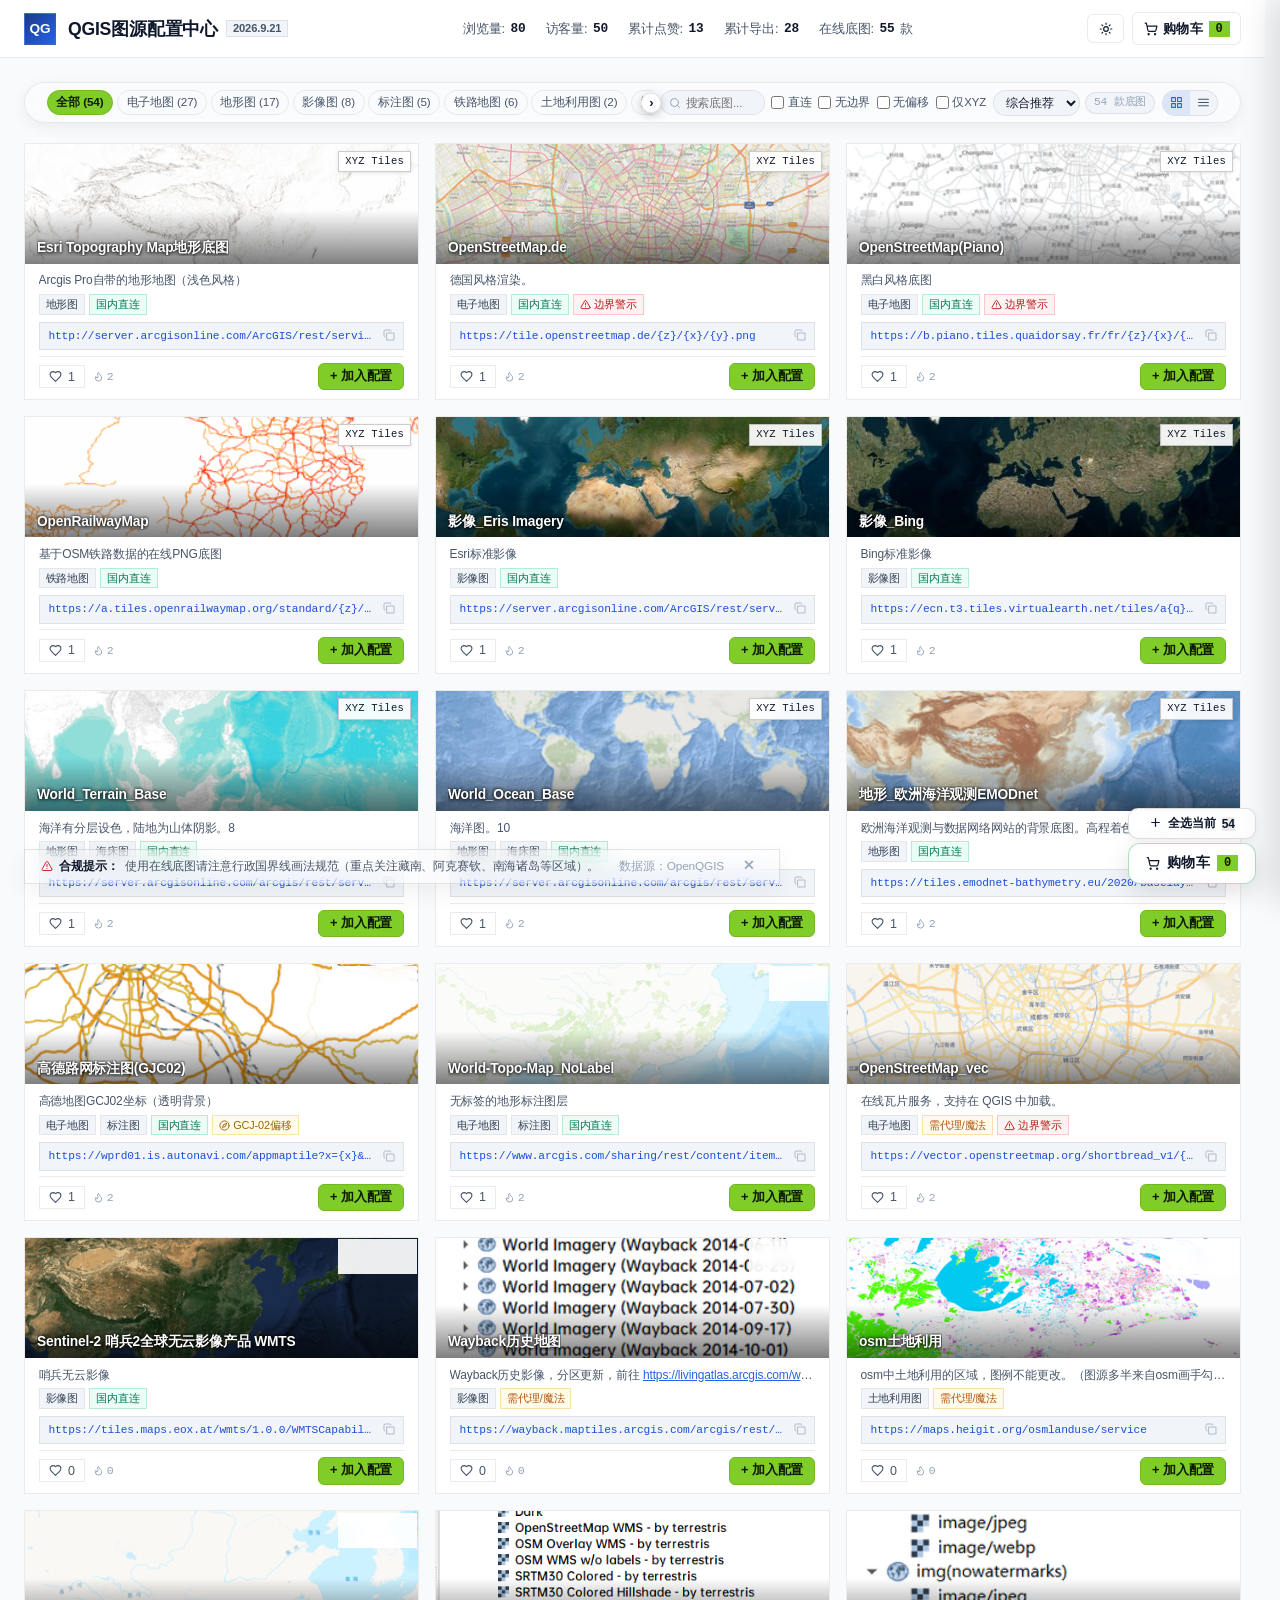
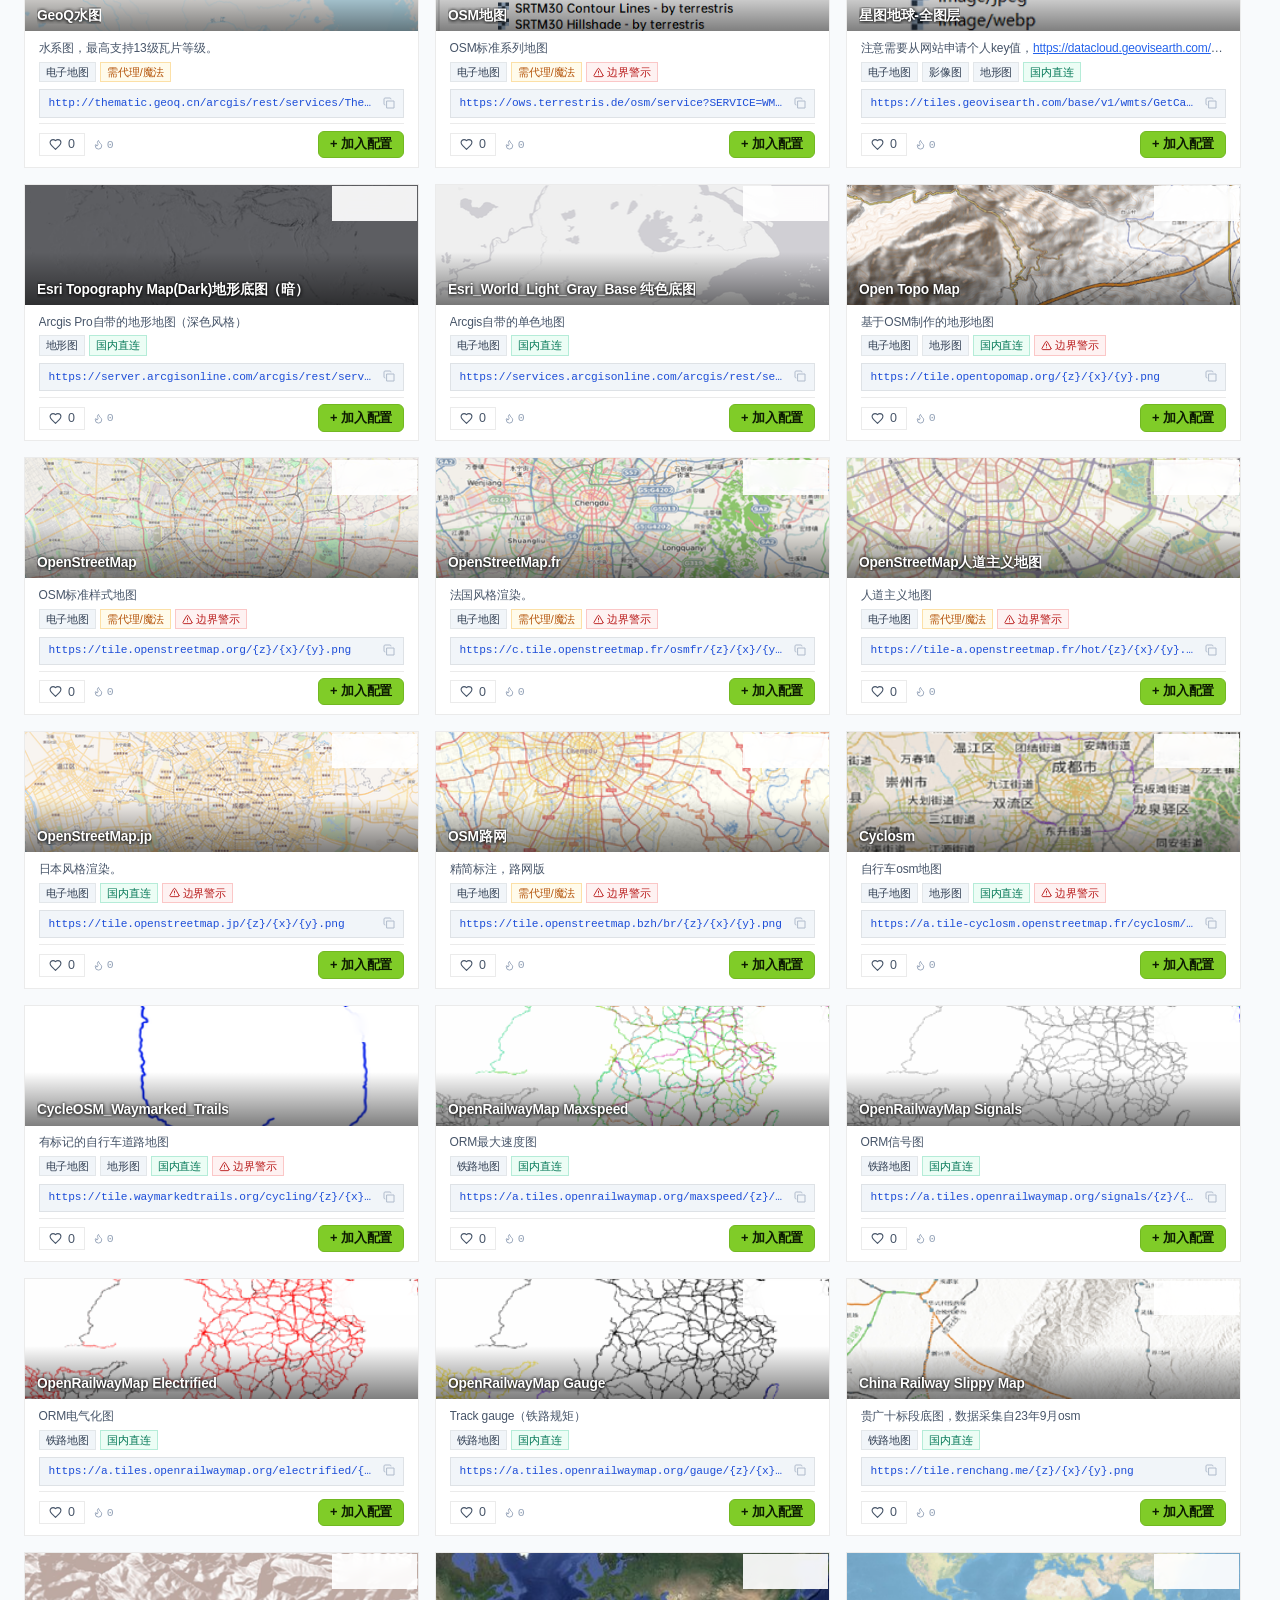
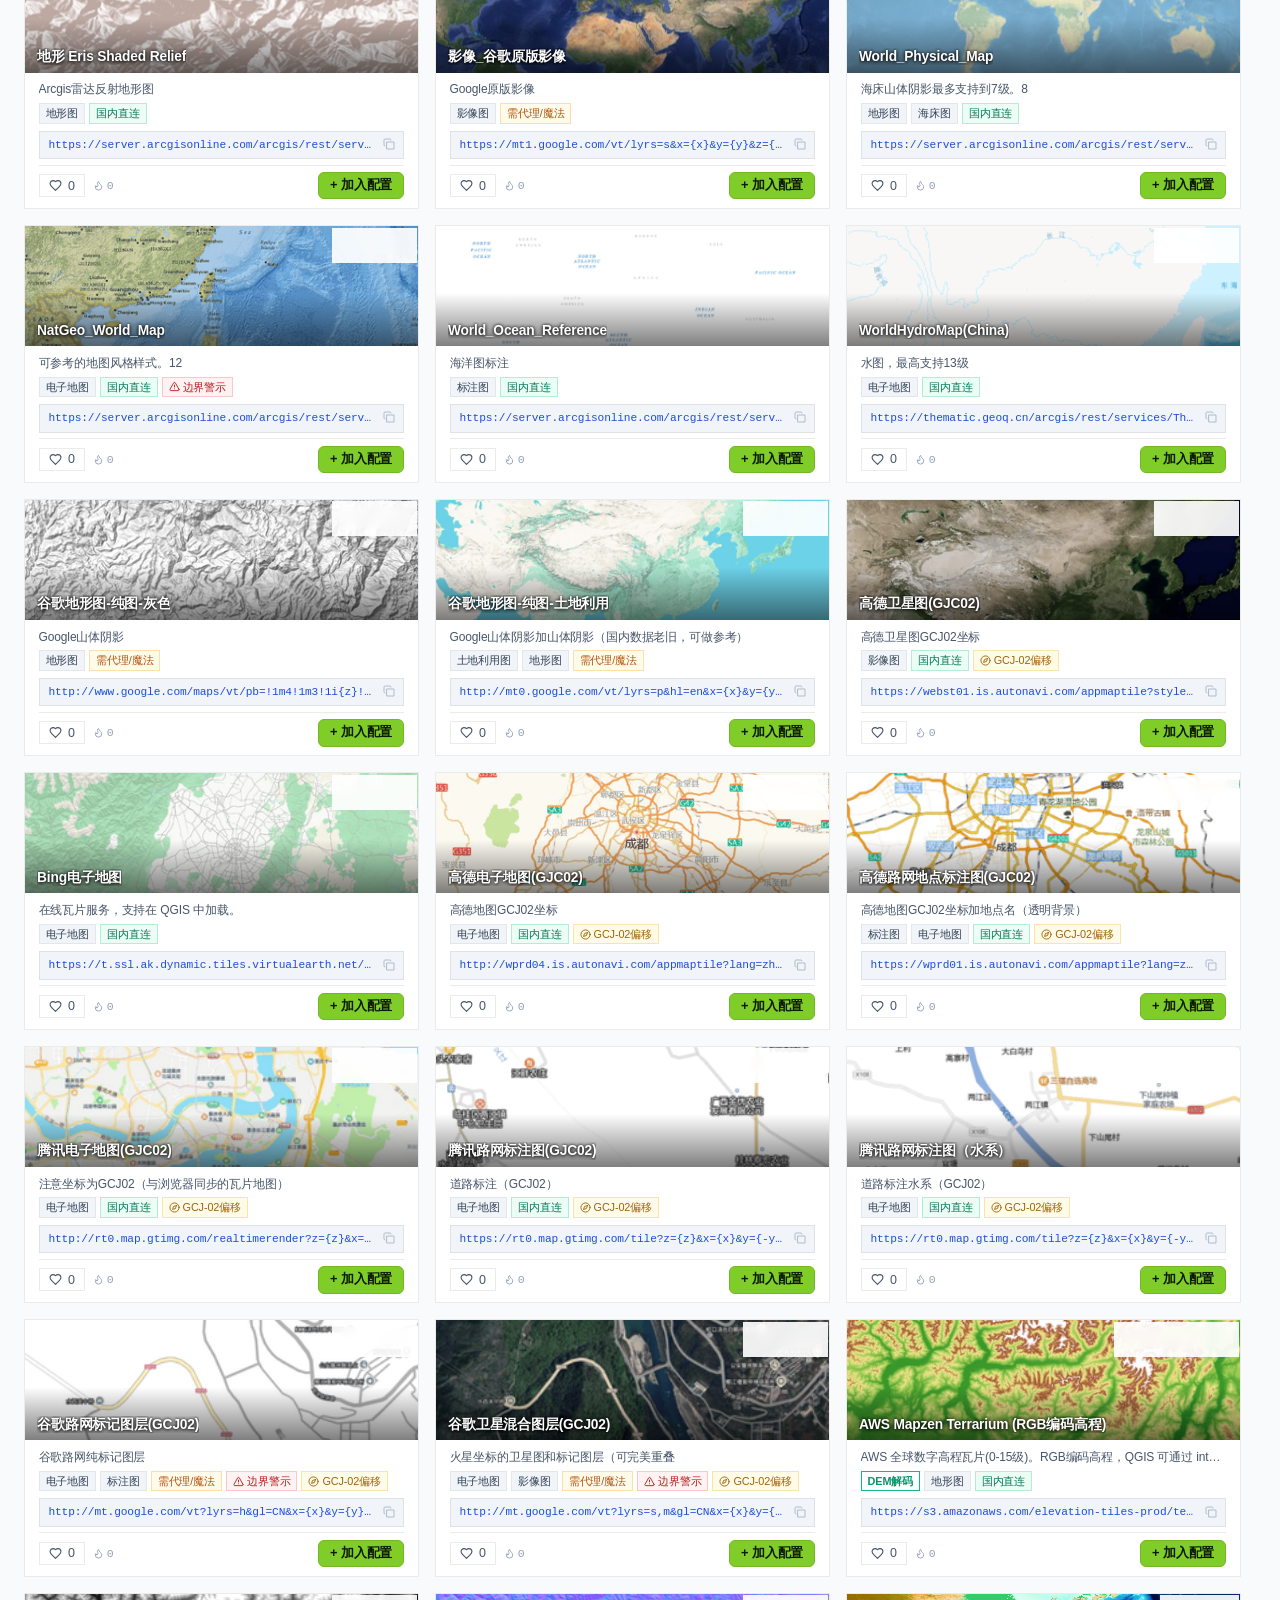
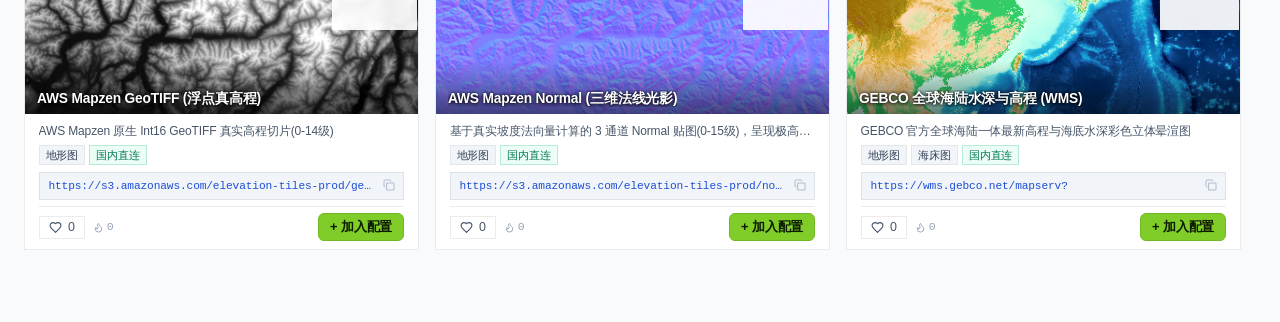
==== commit f8e00c81: "feat(header): replace v2.7 badge with checkdate 2026.9.21 and bump app.js to v11.35" ====
--- a/index.html
+++ b/index.html
@@ -27,7 +27,7 @@
           <div class="brand-title">
             <span class="brand-title-full">QGIS图源配置中心</span>
             <span class="brand-title-short">地图配置</span>
-            <span class="brand-badge">v2.7 持续收录</span>
+            <span class="brand-badge" id="banner-check-time" title="图源核验基准日期: 2026.9.21">2026.9.21</span>
           </div>
         </div>
       </div>
@@ -642,6 +642,6 @@
   <script src="https://unpkg.com/maplibre-gl@4.7.1/dist/maplibre-gl.js" onerror="this.onerror=null;this.src='https://cdn.jsdelivr.net/npm/maplibre-gl@4.7.1/dist/maplibre-gl.js'"></script>
   <!-- Lottie Web Animation -->
   <script src="./lottie.min.js"></script>
-  <script src="./app.js?v=11.33"></script>
+  <script src="./app.js?v=11.35"></script>
 </body>
 </html>
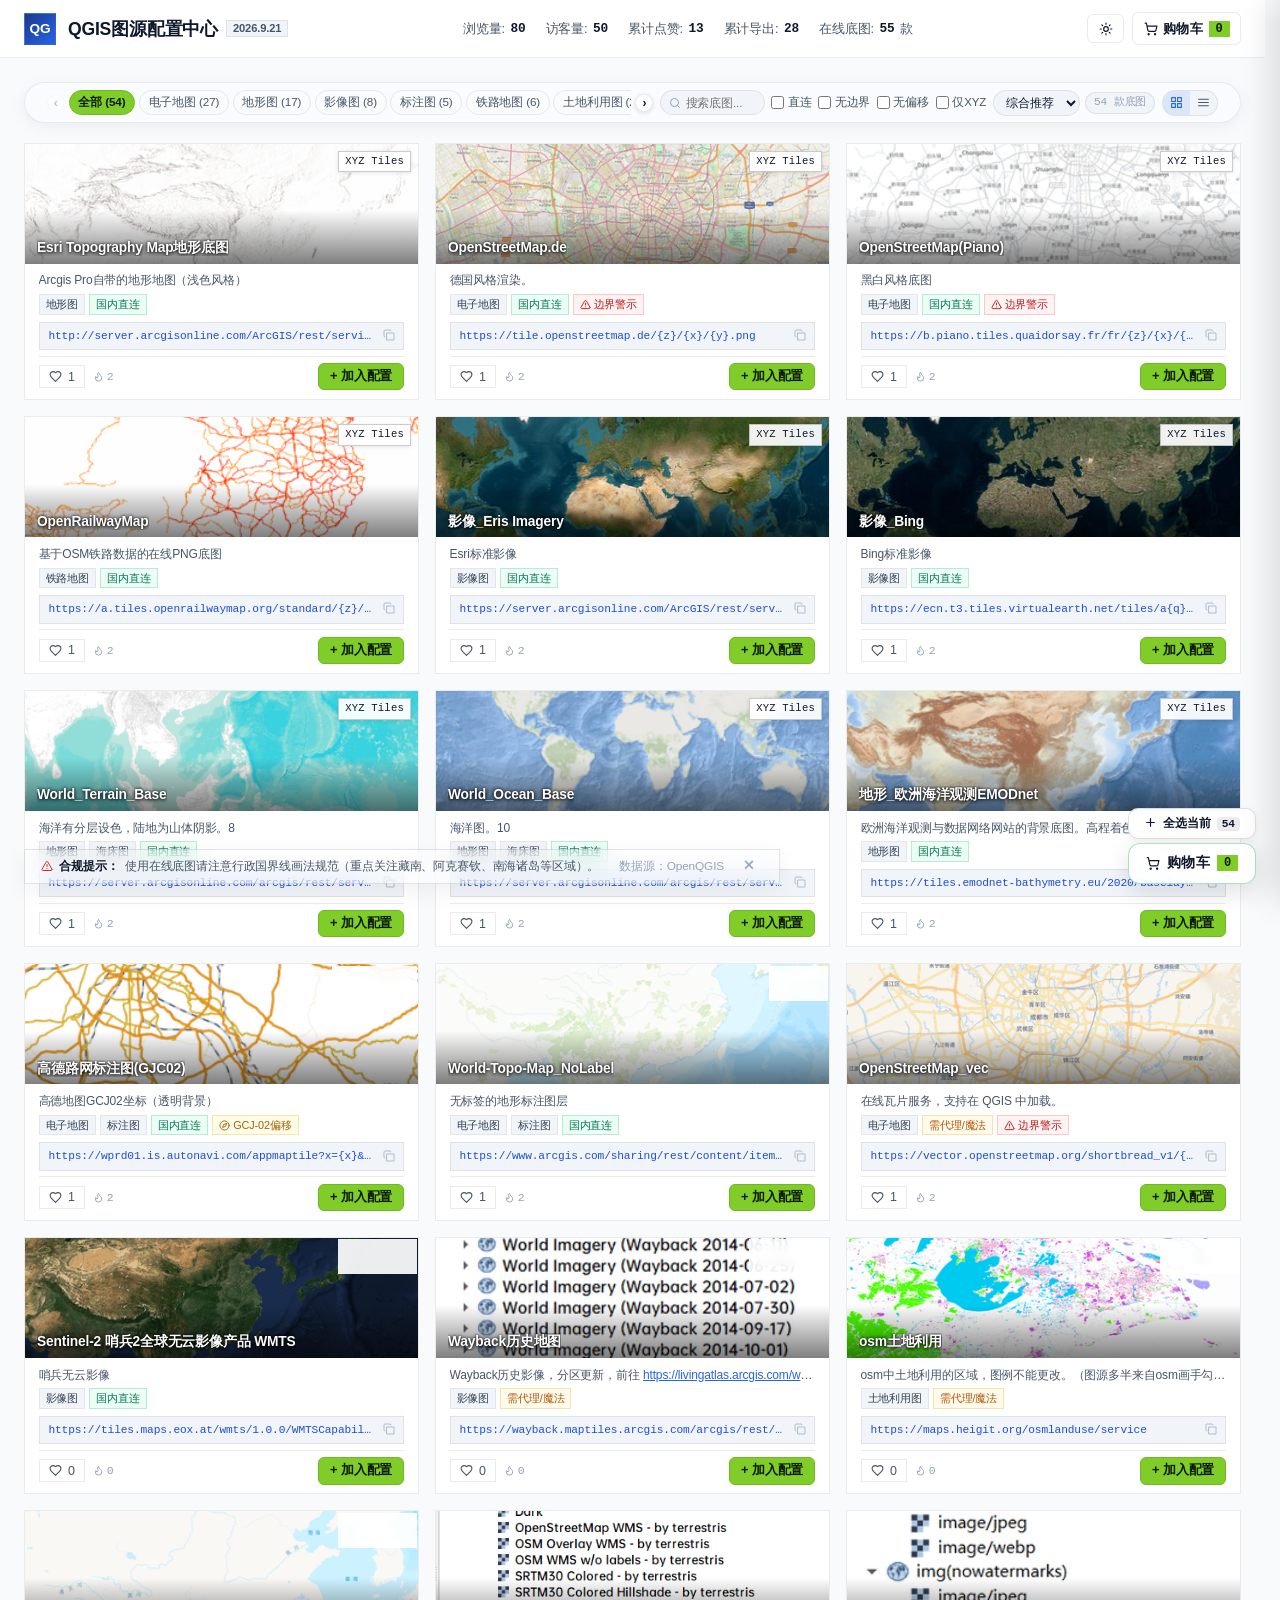
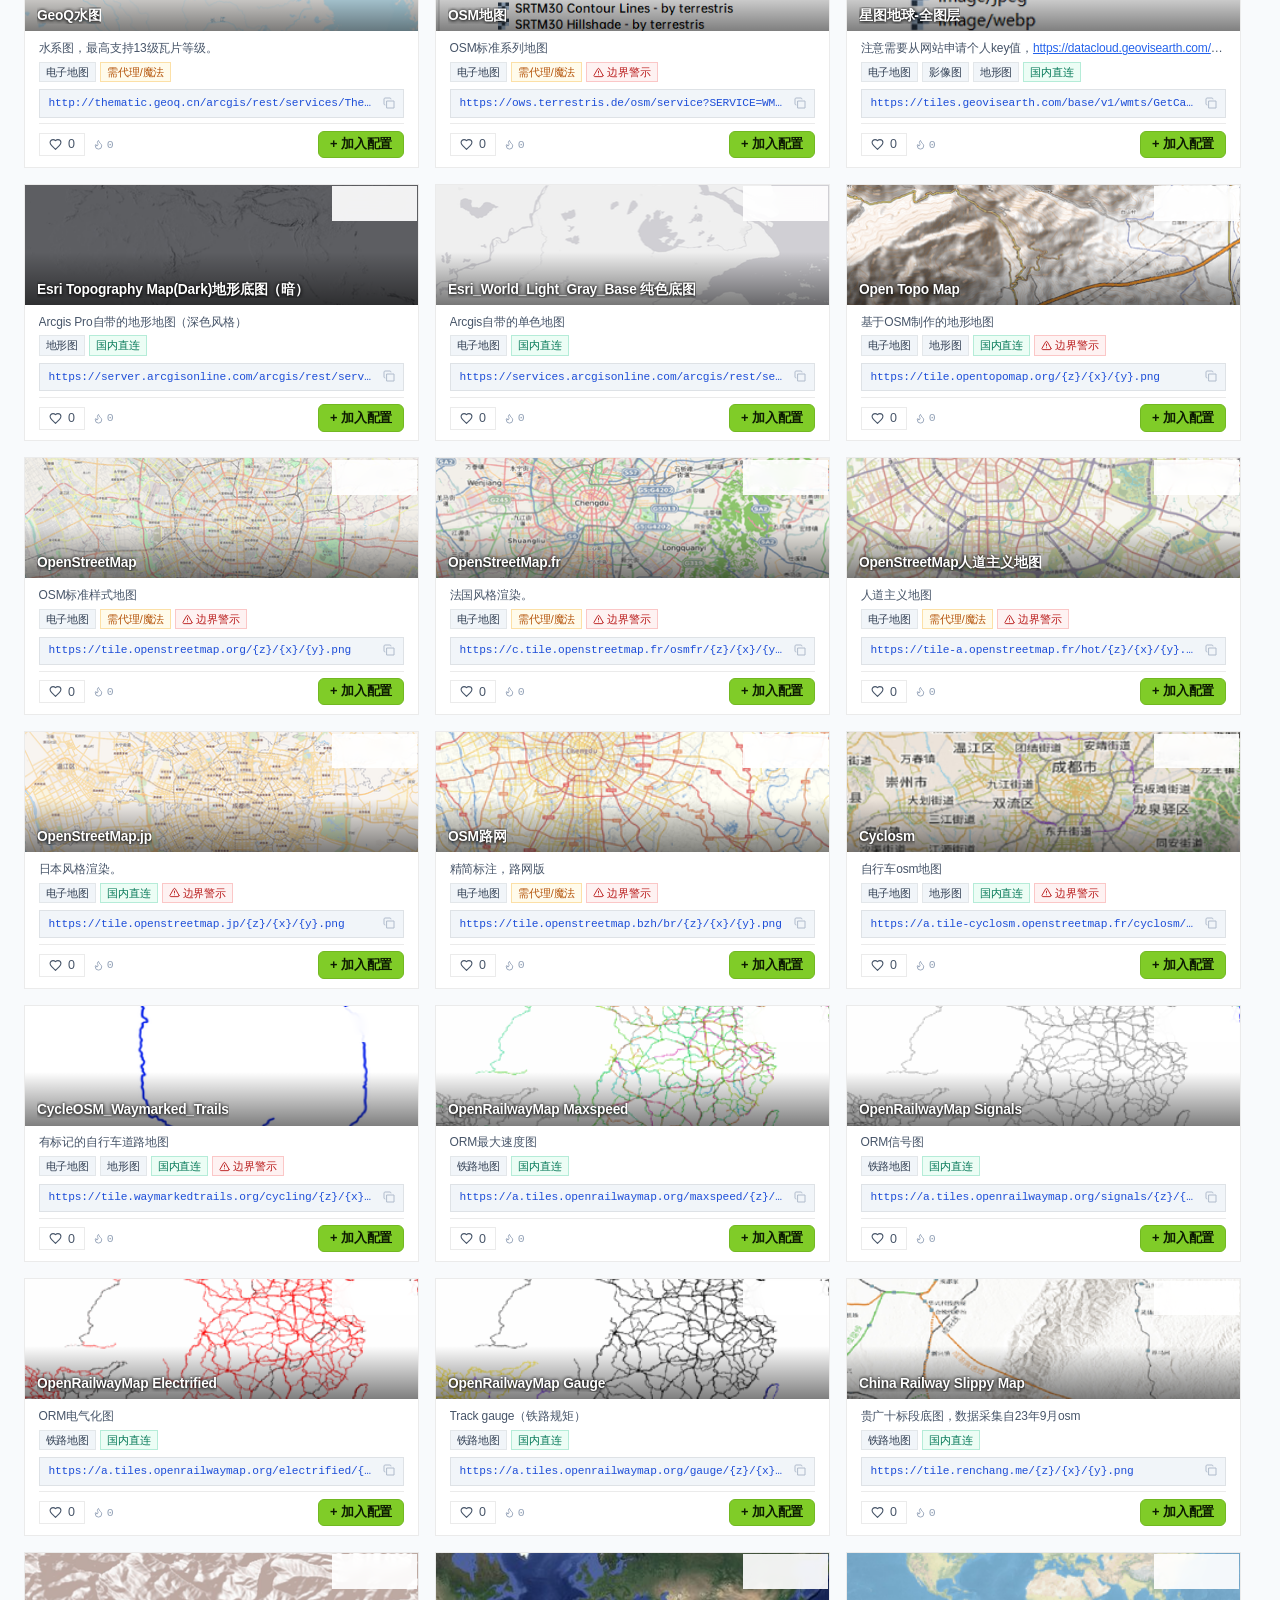
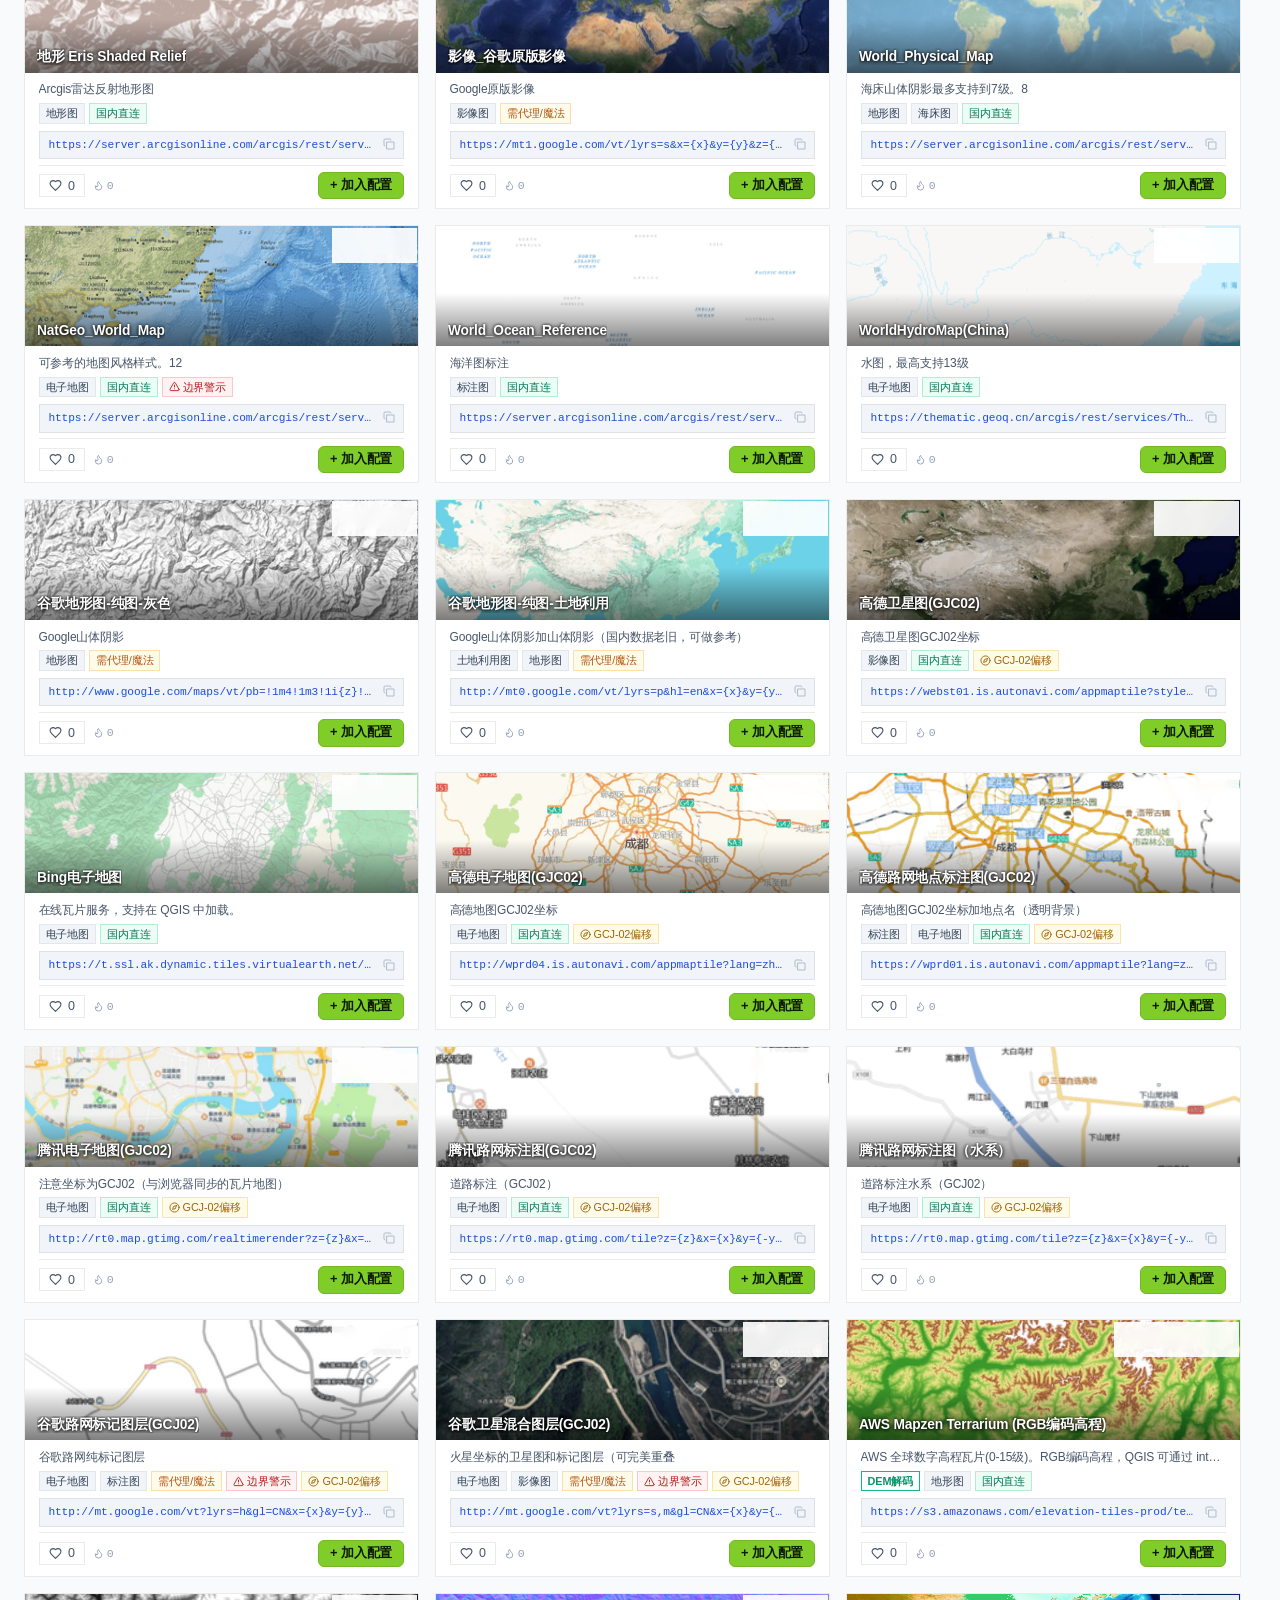
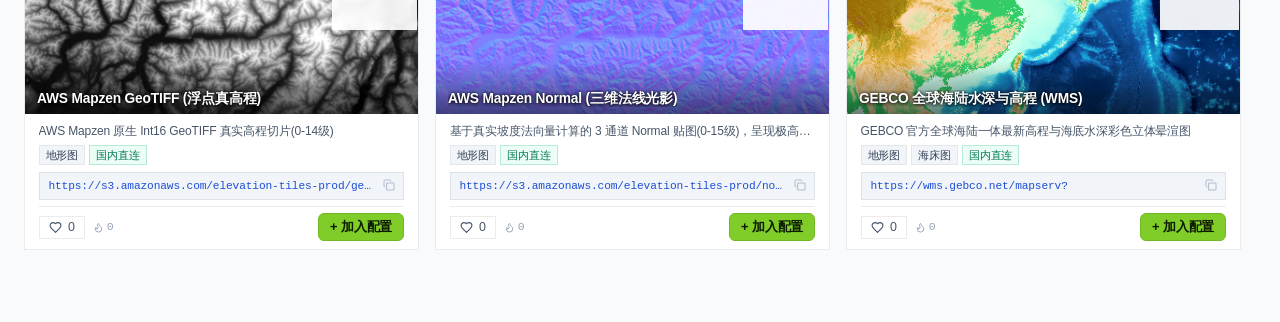
==== commit 582bd5e6: "fix(ui): optimize header and toolbar responsive layout, fix button text obstruction, and unstyle can" ====
--- a/index.html
+++ b/index.html
@@ -14,7 +14,7 @@
   <link rel="stylesheet" href="https://unpkg.com/leaflet@1.9.4/dist/leaflet.css" integrity="sha256-p4NxAoJBhIIN+hmNHrzRCf9tD/miZyoHS5obTRR9BMY=" crossorigin=""/>
   <!-- MapLibre GL CSS for Vector Tiles Preview (MVT) -->
   <link rel="stylesheet" href="https://unpkg.com/maplibre-gl@4.7.1/dist/maplibre-gl.css" onerror="this.onerror=null;this.href='https://cdn.jsdelivr.net/npm/maplibre-gl@4.7.1/dist/maplibre-gl.css'"/>
-  <link rel="stylesheet" href="./style.css?v=9.19">
+  <link rel="stylesheet" href="./style.css?v=9.20">
 </head>
 <body>
 
@@ -642,6 +642,6 @@
   <script src="https://unpkg.com/maplibre-gl@4.7.1/dist/maplibre-gl.js" onerror="this.onerror=null;this.src='https://cdn.jsdelivr.net/npm/maplibre-gl@4.7.1/dist/maplibre-gl.js'"></script>
   <!-- Lottie Web Animation -->
   <script src="./lottie.min.js"></script>
-  <script src="./app.js?v=11.35"></script>
+  <script src="./app.js?v=11.36"></script>
 </body>
 </html>
--- a/style.css
+++ b/style.css
@@ -455,7 +455,6 @@
   color: #166534;
   box-shadow: 0 4px 12px rgba(0, 0, 0, 0.09);
 }
-}
 
 .addall-count {
   font-family: var(--font-mono);
@@ -473,13 +472,24 @@
 }
 
 .floating-addall-btn.all-selected .addall-count {
-  background: var(--accent-lime);
-  color: #0c1a02;
+  background: transparent;
+  color: inherit;
+  padding: 0;
+  font-weight: 600;
+  opacity: 0.85;
+}
+
+.floating-addall-btn.all-selected .addall-count:not(:empty)::before {
+  content: "(";
+}
+
+.floating-addall-btn.all-selected .addall-count:not(:empty)::after {
+  content: ")";
 }
 
 html[data-theme="light"] .floating-addall-btn.all-selected .addall-count {
-  background: #16a34a;
-  color: #ffffff;
+  background: transparent;
+  color: inherit;
 }
 
 .floating-addall-btn:disabled {
@@ -675,30 +685,52 @@
 
 /* --- Responsive Media Queries (Mobile & iPad) --- */
 
+/* 顶部导航自适应阶梯 1：宽度收窄 (<= 1150px) 时，优先隐藏【QGIS图源配置中心】与徽标，仅保留 QG 图标，为统计栏腾出充足空间 */
+@media (max-width: 1150px) {
+  .brand-title,
+  .brand-title-full,
+  .brand-title-short,
+  .brand-badge {
+    display: none !important;
+  }
+  .brand-section {
+    gap: 0 !important;
+  }
+  .header-container {
+    gap: 0.75rem;
+  }
+  .stats-bar {
+    gap: 0.85rem;
+  }
+}
+
+/* 顶部导航自适应阶梯 2：宽度继续收窄 (<= 880px) 时，空间若仍不够，再隐藏【购物车】文字，保留图标与数字角标 */
+@media (max-width: 880px) {
+  .header-cart-text {
+    display: none !important;
+  }
+  .stats-bar {
+    gap: 0.55rem;
+    font-size: 0.75rem;
+  }
+}
+
 /* 平板 / iPad 模式 (768px ~ 1024px) */
 @media (min-width: 768px) and (max-width: 1024px) {
   .header-container {
     gap: 0.75rem;
-  }
-  .brand-title {
-    font-size: 1rem;
   }
   .stats-bar {
     display: flex !important;
     gap: 0.65rem;
     flex: 1 1 auto;
     min-width: 0;
-    overflow: hidden;
     justify-content: center;
   }
-  /* 超过字符就截断 */
   .stat-item {
-    min-width: 0;
     white-space: nowrap;
-    overflow: hidden;
-    text-overflow: ellipsis;
     font-size: 0.74rem;
-    flex-shrink: 1;
+    flex-shrink: 0;
   }
   .stat-item span, .stat-item strong {
     white-space: nowrap;
@@ -754,11 +786,14 @@
     display: inline-flex !important;
   }
 
-  /* 宽度较窄时（<= 600px）不显示【地图配置】文字，只保留左侧 QG 徽标 */
+  /* 宽度较窄时（<= 600px）不显示【地图配置】文字，只保留左侧 QG 徽标；同时购物车按钮仅保留图标+徽标数字 */
   @media (max-width: 600px) {
     .brand-title,
     .brand-title-short,
     .brand-title-full {
+      display: none !important;
+    }
+    .header-cart-text {
       display: none !important;
     }
   }
@@ -1501,12 +1536,14 @@
   align-items: center;
   flex: 1 1 auto;
   min-width: 0;
+  gap: 4px;
 }
 
 .category-pills {
   display: flex;
   align-items: center;
   gap: 0.22rem;
+  flex: 1 1 auto;
   width: 100%;
   min-width: 0;
   overflow-x: auto;
@@ -1521,12 +1558,14 @@
 }
 
 .pills-scroll-btn {
-  position: absolute;
-  top: 50%;
-  transform: translateY(-50%);
-  z-index: 10;
-  width: 20px;
-  height: 20px;
+  position: relative;
+  top: auto;
+  transform: none;
+  z-index: 2;
+  width: 18px;
+  height: 18px;
+  min-width: 18px;
+  flex-shrink: 0;
   border-radius: 9999px;
   border: 1px solid var(--border-subtle);
   background: var(--bg-card);
@@ -1534,26 +1573,34 @@
   display: flex;
   align-items: center;
   justify-content: center;
-  font-size: 13px;
+  font-size: 12px;
   font-weight: bold;
   line-height: 1;
   cursor: pointer;
-  box-shadow: 0 2px 8px rgba(0, 0, 0, 0.25);
+  box-shadow: 0 1px 4px rgba(0, 0, 0, 0.12);
   transition: all 0.15s;
   padding: 0;
 }
 
-.pills-scroll-btn:hover {
+.pills-scroll-btn:hover:not(:disabled):not(.disabled) {
   border-color: var(--border-hover);
   background: var(--bg-card-hover);
 }
 
+.pills-scroll-btn:disabled,
+.pills-scroll-btn.disabled {
+  opacity: 0.25;
+  cursor: not-allowed;
+  pointer-events: none;
+  box-shadow: none;
+}
+
 .pills-scroll-left {
-  left: -8px;
+  left: auto;
 }
 
 .pills-scroll-right {
-  right: -8px;
+  right: auto;
 }
 
 .mobile-category-wrap {
@@ -4104,6 +4151,38 @@
 
 /* --- 极窄屏幕专项适配规则 (<= 480px) --- */
 @media (max-width: 480px) {
+  /* 顶部导航栏极窄防溢出：收紧边距间隙与按钮尺寸，彻底杜绝横向撑破截断 */
+  .site-header {
+    padding: 0.42rem 0.5rem !important;
+  }
+  .header-container {
+    gap: 0.35rem !important;
+    width: 100% !important;
+    max-width: 100% !important;
+    box-sizing: border-box !important;
+  }
+  .brand-section {
+    gap: 0.35rem !important;
+    flex-shrink: 0 !important;
+  }
+  .header-actions {
+    gap: 0.35rem !important;
+    flex-shrink: 0 !important;
+  }
+  .header-cart-text {
+    display: none !important;
+  }
+  .theme-toggle-btn, .cart-toggle-btn, .view-toggle-btn {
+    padding: 0.32rem 0.42rem !important;
+    font-size: 0.72rem !important;
+    gap: 0.25rem !important;
+    flex-shrink: 0 !important;
+  }
+  .cart-badge {
+    padding: 1px 5px !important;
+    font-size: 0.7rem !important;
+  }
+
   /* 页面边距微调防紧绷 */
   .main-layout {
     padding-left: 0.65rem !important;
@@ -4426,6 +4505,32 @@
     left: 44px !important;
     right: 8px !important;
     top: 8px !important;
+  }
+}
+
+/* --- 超极端窄屏专项适配规则 (<= 360px，如极窄窗口、折叠屏外屏) --- */
+@media (max-width: 360px) {
+  .site-header {
+    padding: 0.35rem 0.35rem !important;
+  }
+  .header-container {
+    gap: 0.25rem !important;
+  }
+  .brand-icon {
+    width: 26px !important;
+    height: 26px !important;
+    font-size: 0.72rem !important;
+  }
+  .header-actions {
+    gap: 0.25rem !important;
+  }
+  .theme-toggle-btn, .cart-toggle-btn, .view-toggle-btn {
+    padding: 0.26rem 0.32rem !important;
+    gap: 0.2rem !important;
+  }
+  .cart-badge {
+    padding: 1px 4px !important;
+    font-size: 0.65rem !important;
   }
 }
 
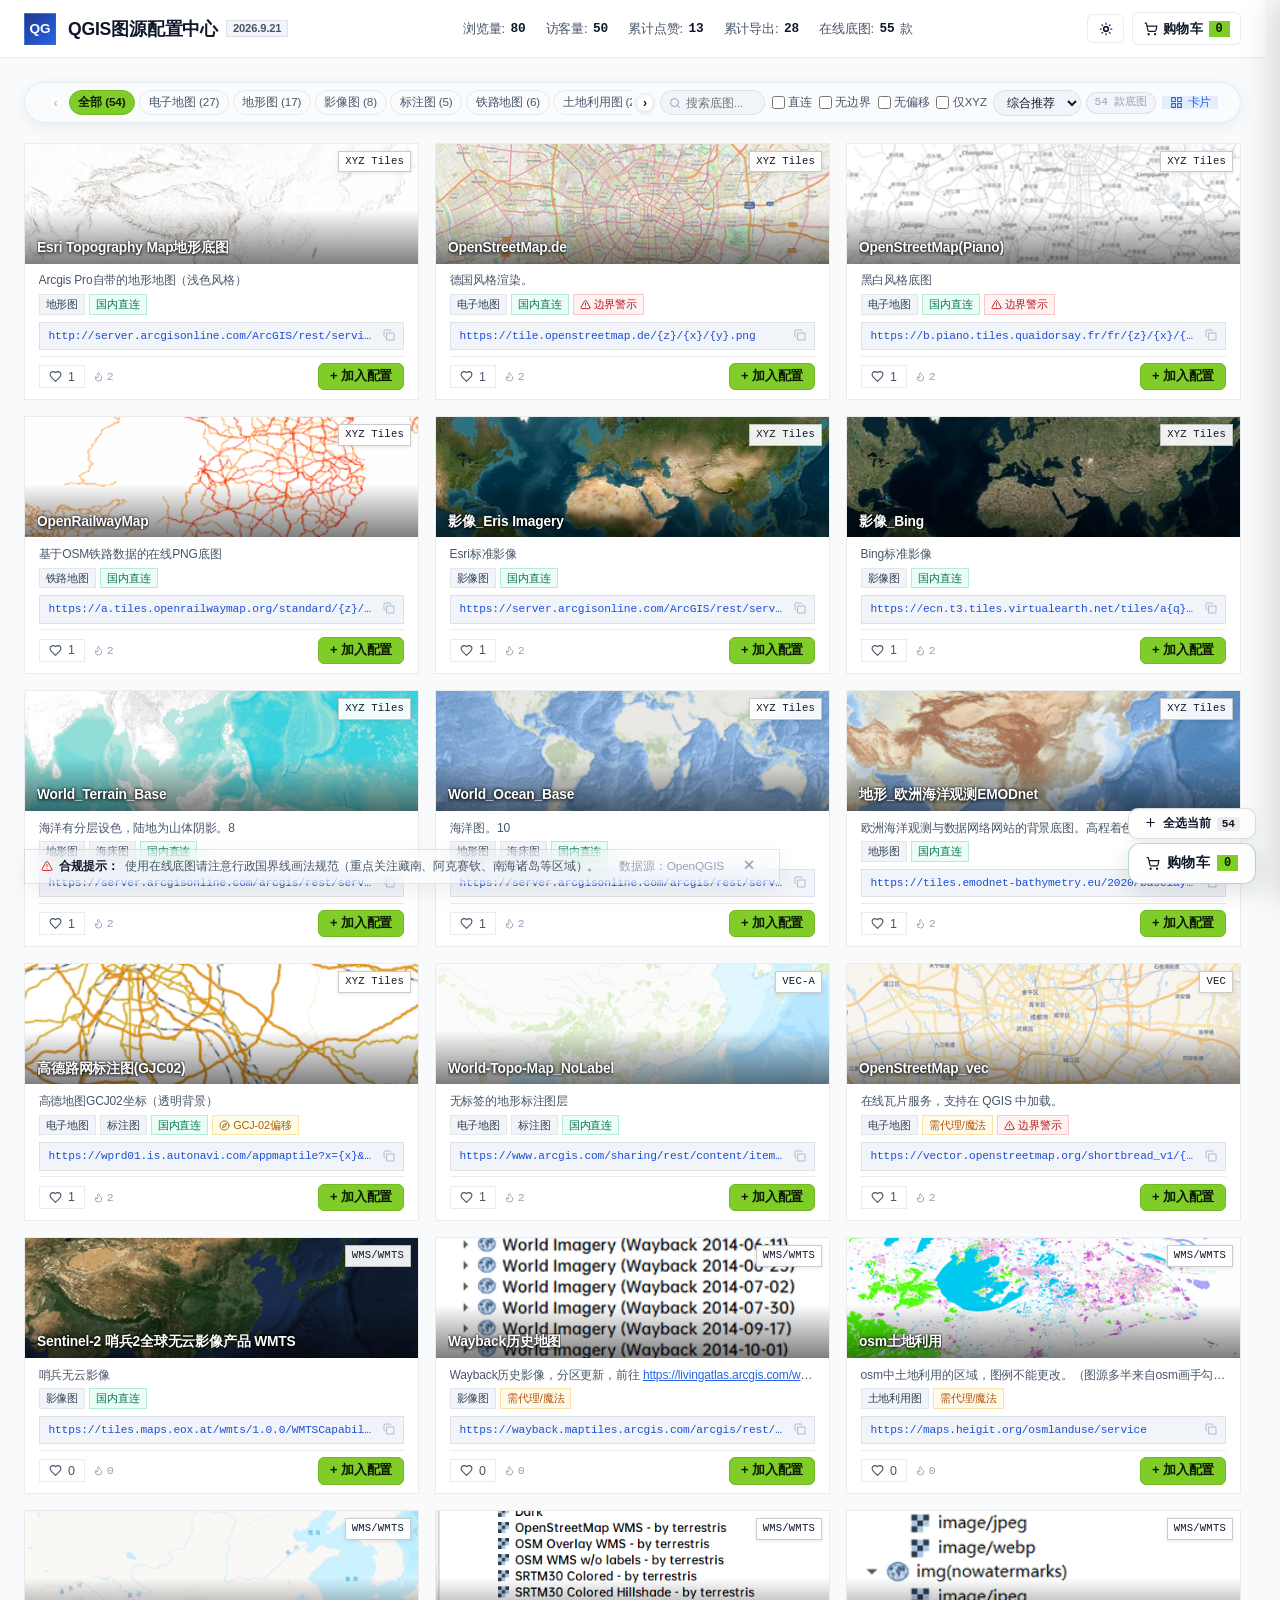
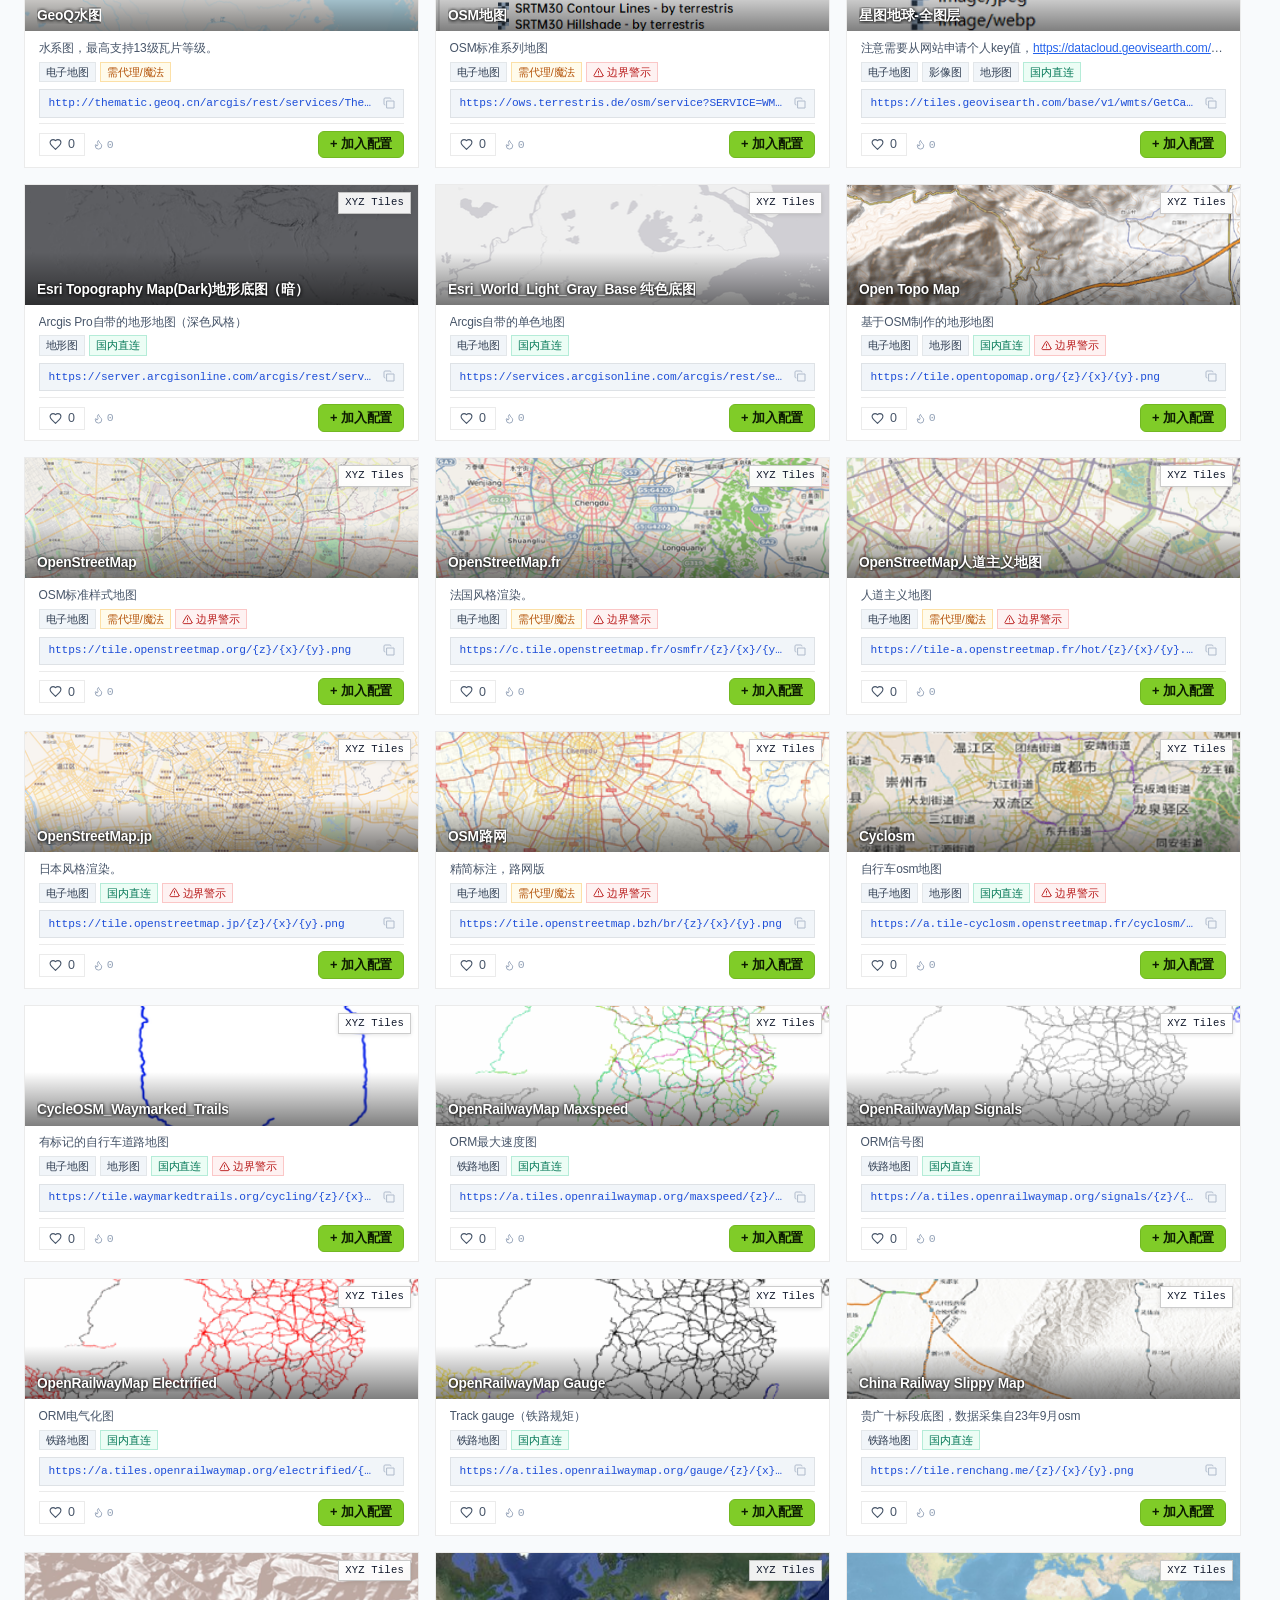
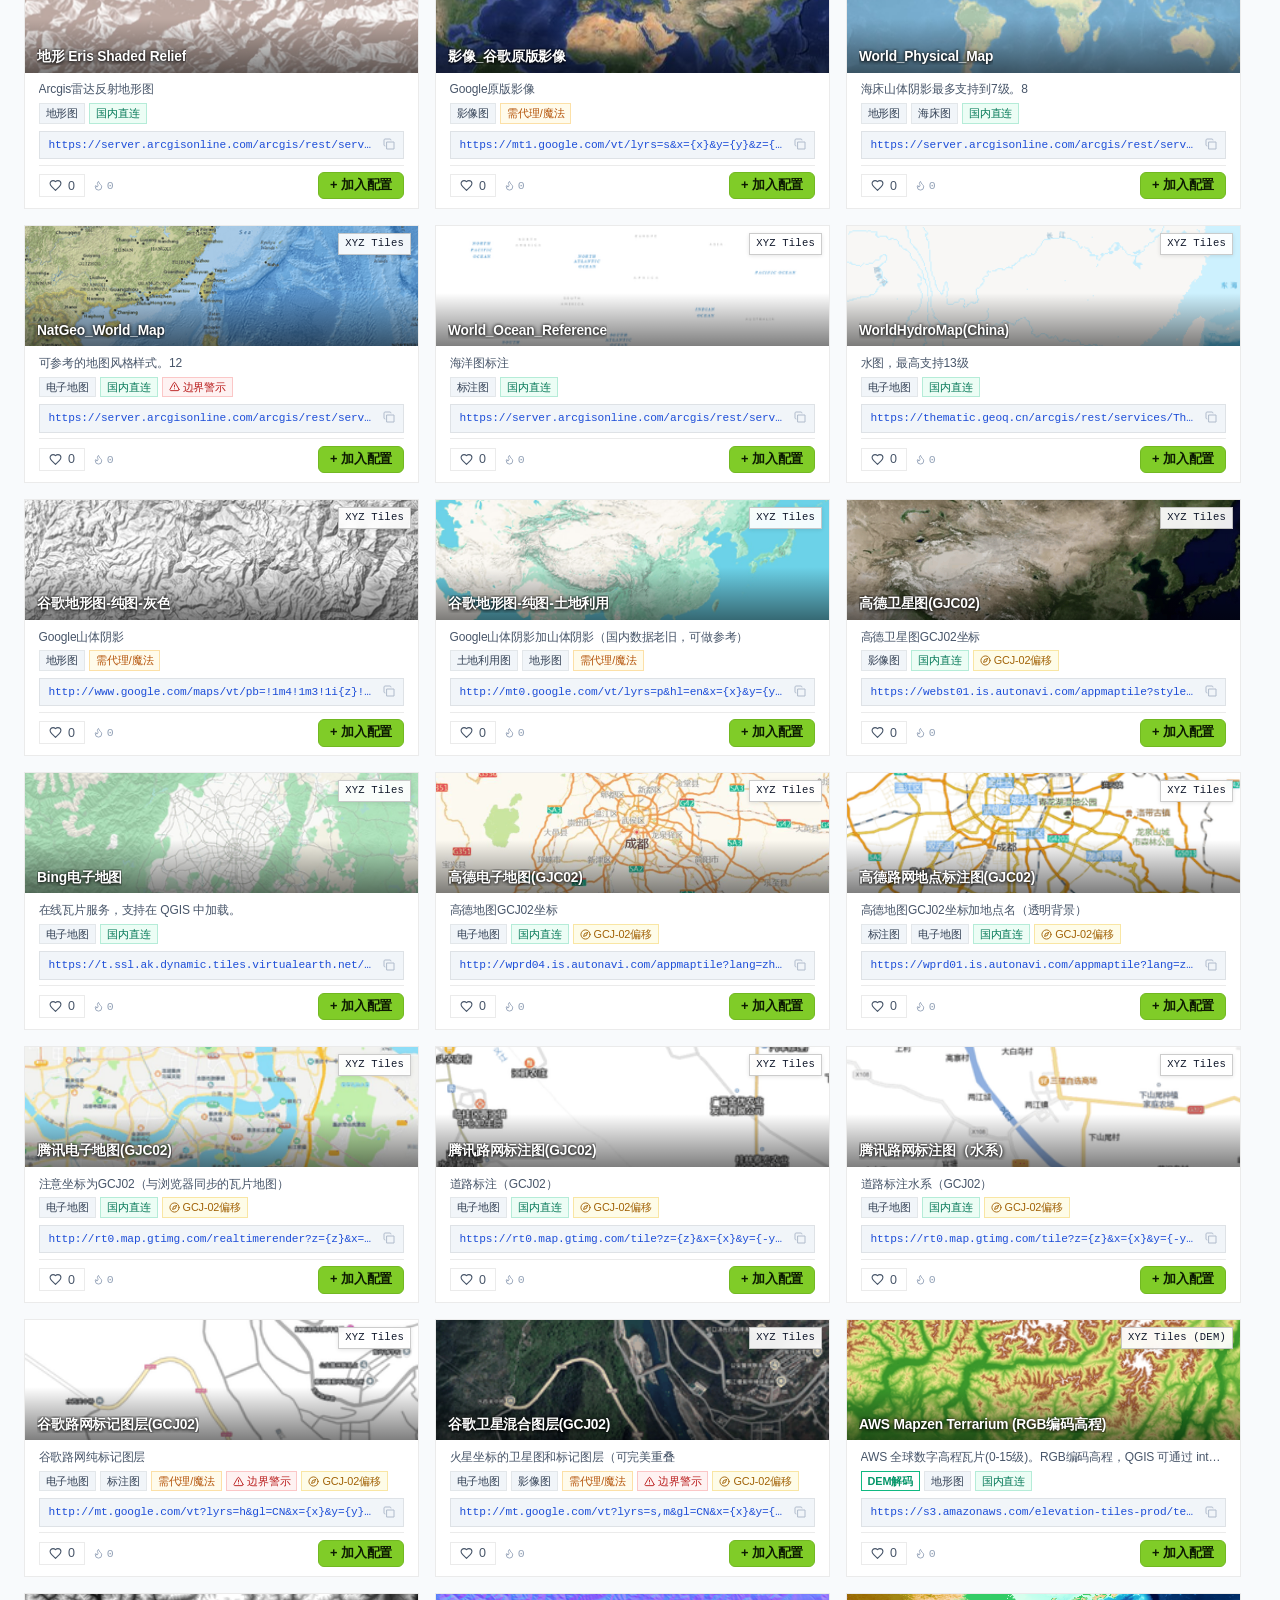
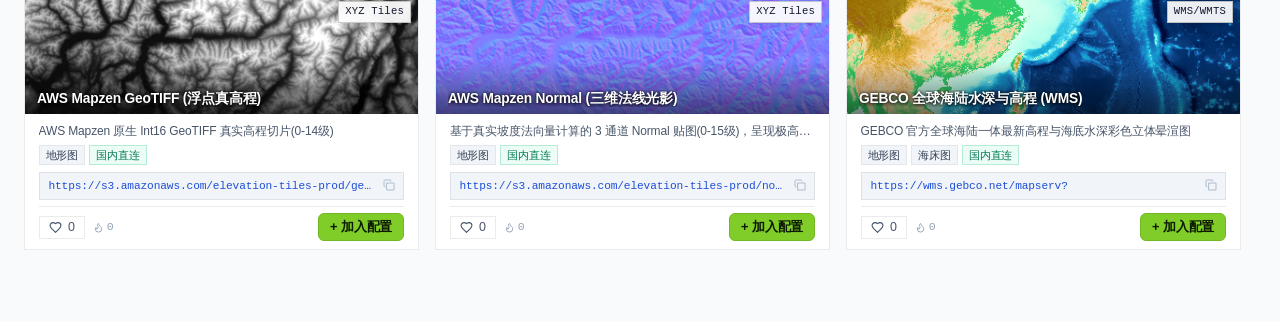
==== commit 6966db8d: "feat(ui): add Mraph polar morph animations and single-button card/list view toggle" ====
--- a/index.html
+++ b/index.html
@@ -14,7 +14,7 @@
   <link rel="stylesheet" href="https://unpkg.com/leaflet@1.9.4/dist/leaflet.css" integrity="sha256-p4NxAoJBhIIN+hmNHrzRCf9tD/miZyoHS5obTRR9BMY=" crossorigin=""/>
   <!-- MapLibre GL CSS for Vector Tiles Preview (MVT) -->
   <link rel="stylesheet" href="https://unpkg.com/maplibre-gl@4.7.1/dist/maplibre-gl.css" onerror="this.onerror=null;this.href='https://cdn.jsdelivr.net/npm/maplibre-gl@4.7.1/dist/maplibre-gl.css'"/>
-  <link rel="stylesheet" href="./style.css?v=9.20">
+  <link rel="stylesheet" href="./style.css?v=9.21">
 </head>
 <body>
 
@@ -255,20 +255,14 @@
           <span id="filtered-count" class="filtered-count-badge">-</span>
         </div>
 
-        <!-- 视图切换：纯 SVG 矢量图标 -->
-        <div class="view-mode-toggle-group">
-          <button id="view-btn-grid" class="view-icon-btn active" title="大图卡片流 (Grid)" aria-label="卡片视图">
-            <svg width="13" height="13" viewBox="0 0 24 24" fill="none" stroke="currentColor" stroke-width="2" stroke-linecap="round" stroke-linejoin="round">
-              <rect width="7" height="7" x="3" y="3" rx="0"/><rect width="7" height="7" x="14" y="3" rx="0"/>
-              <rect width="7" height="7" x="14" y="14" rx="0"/><rect width="7" height="7" x="3" y="14" rx="0"/>
-            </svg>
-          </button>
-          <button id="view-btn-table" class="view-icon-btn" title="紧凑数据表 (Table)" aria-label="表格视图">
-            <svg width="13" height="13" viewBox="0 0 24 24" fill="none" stroke="currentColor" stroke-width="2" stroke-linecap="round" stroke-linejoin="round">
-              <line x1="3" y1="6" x2="21" y2="6"/><line x1="3" y1="12" x2="21" y2="12"/><line x1="3" y1="18" x2="21" y2="18"/>
-            </svg>
-          </button>
-        </div>
+        <!-- 视图切换：单按钮极坐标变形切换 (Grid ⟷ Table) -->
+        <button id="view-mode-toggle-btn" class="view-icon-btn view-mode-single-btn active" title="当前为卡片视图，点击切换为数据表格" aria-label="切换卡片/表格视图">
+          <svg class="mraph-svg" width="13" height="13" viewBox="0 0 24 24" fill="none" stroke="currentColor" stroke-width="2" stroke-linecap="round" stroke-linejoin="round">
+            <path id="path-view-mode" d="M3 3h7v7H3z M14 3h7v7h-7z M14 14h7v7h-7z M3 14h7v7H3z"></path>
+          </svg>
+          <span class="view-mode-label" id="view-mode-label">卡片</span>
+        </button>
+        <span style="display:none;"><button id="view-btn-grid"></button><button id="view-btn-table"></button></span>
       </div>
     </section>
 
@@ -642,6 +636,8 @@
   <script src="https://unpkg.com/maplibre-gl@4.7.1/dist/maplibre-gl.js" onerror="this.onerror=null;this.src='https://cdn.jsdelivr.net/npm/maplibre-gl@4.7.1/dist/maplibre-gl.js'"></script>
   <!-- Lottie Web Animation -->
   <script src="./lottie.min.js"></script>
-  <script src="./app.js?v=11.36"></script>
+  <!-- Mraph 矢量极坐标变形与交互增强引擎 -->
+  <script src="./mraph.js"></script>
+  <script src="./app.js?v=11.37"></script>
 </body>
 </html>
--- a/style.css
+++ b/style.css
@@ -1742,6 +1742,43 @@
   border-radius: 9999px;
   background: var(--bg-input);
   white-space: nowrap;
+}
+
+/* View Mode Single Button with Mraph Animation */
+.view-mode-single-btn {
+  display: inline-flex;
+  align-items: center;
+  gap: 5px;
+  background: var(--bg-card);
+  border: 1px solid var(--border-subtle);
+  color: var(--text-main);
+  padding: 0.28rem 0.62rem;
+  border-radius: 6px;
+  font-size: 0.76rem;
+  font-weight: 500;
+  cursor: pointer;
+  outline: none;
+  height: 28px;
+  flex-shrink: 0;
+  transition: all 0.16s ease;
+  user-select: none;
+}
+
+.view-mode-single-btn:hover {
+  background: var(--bg-card-hover);
+  border-color: var(--border-hover);
+  color: var(--accent-blue);
+}
+
+.view-mode-single-btn .mraph-svg {
+  width: 13px;
+  height: 13px;
+}
+
+.view-mode-single-btn .view-mode-label {
+  font-size: 0.74rem;
+  font-weight: 500;
+  line-height: 1;
 }
 
 /* View Mode Pure SVG Toggle Group */
@@ -5365,4 +5402,46 @@
   }
 }
 
-
+/* ==========================================================================
+   Mraph 极坐标矢量变形与全局触控微交互增强样式
+   ========================================================================== */
+.mraph-svg {
+  width: 14px;
+  height: 14px;
+  vertical-align: middle;
+  flex-shrink: 0;
+  pointer-events: none;
+}
+
+.mraph-btn-enhanced {
+  position: relative !important;
+  overflow: hidden !important;
+  transition: transform 0.15s cubic-bezier(0.34, 1.56, 0.64, 1), background-color 0.2s ease, border-color 0.2s ease !important;
+}
+
+.mraph-pressing {
+  transform: scale(0.95) !important;
+}
+
+.mraph-ripple {
+  position: absolute;
+  border-radius: 50%;
+  background: radial-gradient(circle, rgba(56, 189, 248, 0.35) 0%, rgba(56, 189, 248, 0) 70%);
+  transform: scale(0);
+  animation: mraph-ripple-expand 0.55s cubic-bezier(0.2, 0.8, 0.2, 1) forwards;
+  pointer-events: none;
+  z-index: 10;
+}
+
+@keyframes mraph-ripple-expand {
+  0% {
+    transform: scale(0);
+    opacity: 0.85;
+  }
+  100% {
+    transform: scale(2.5);
+    opacity: 0;
+  }
+}
+
+
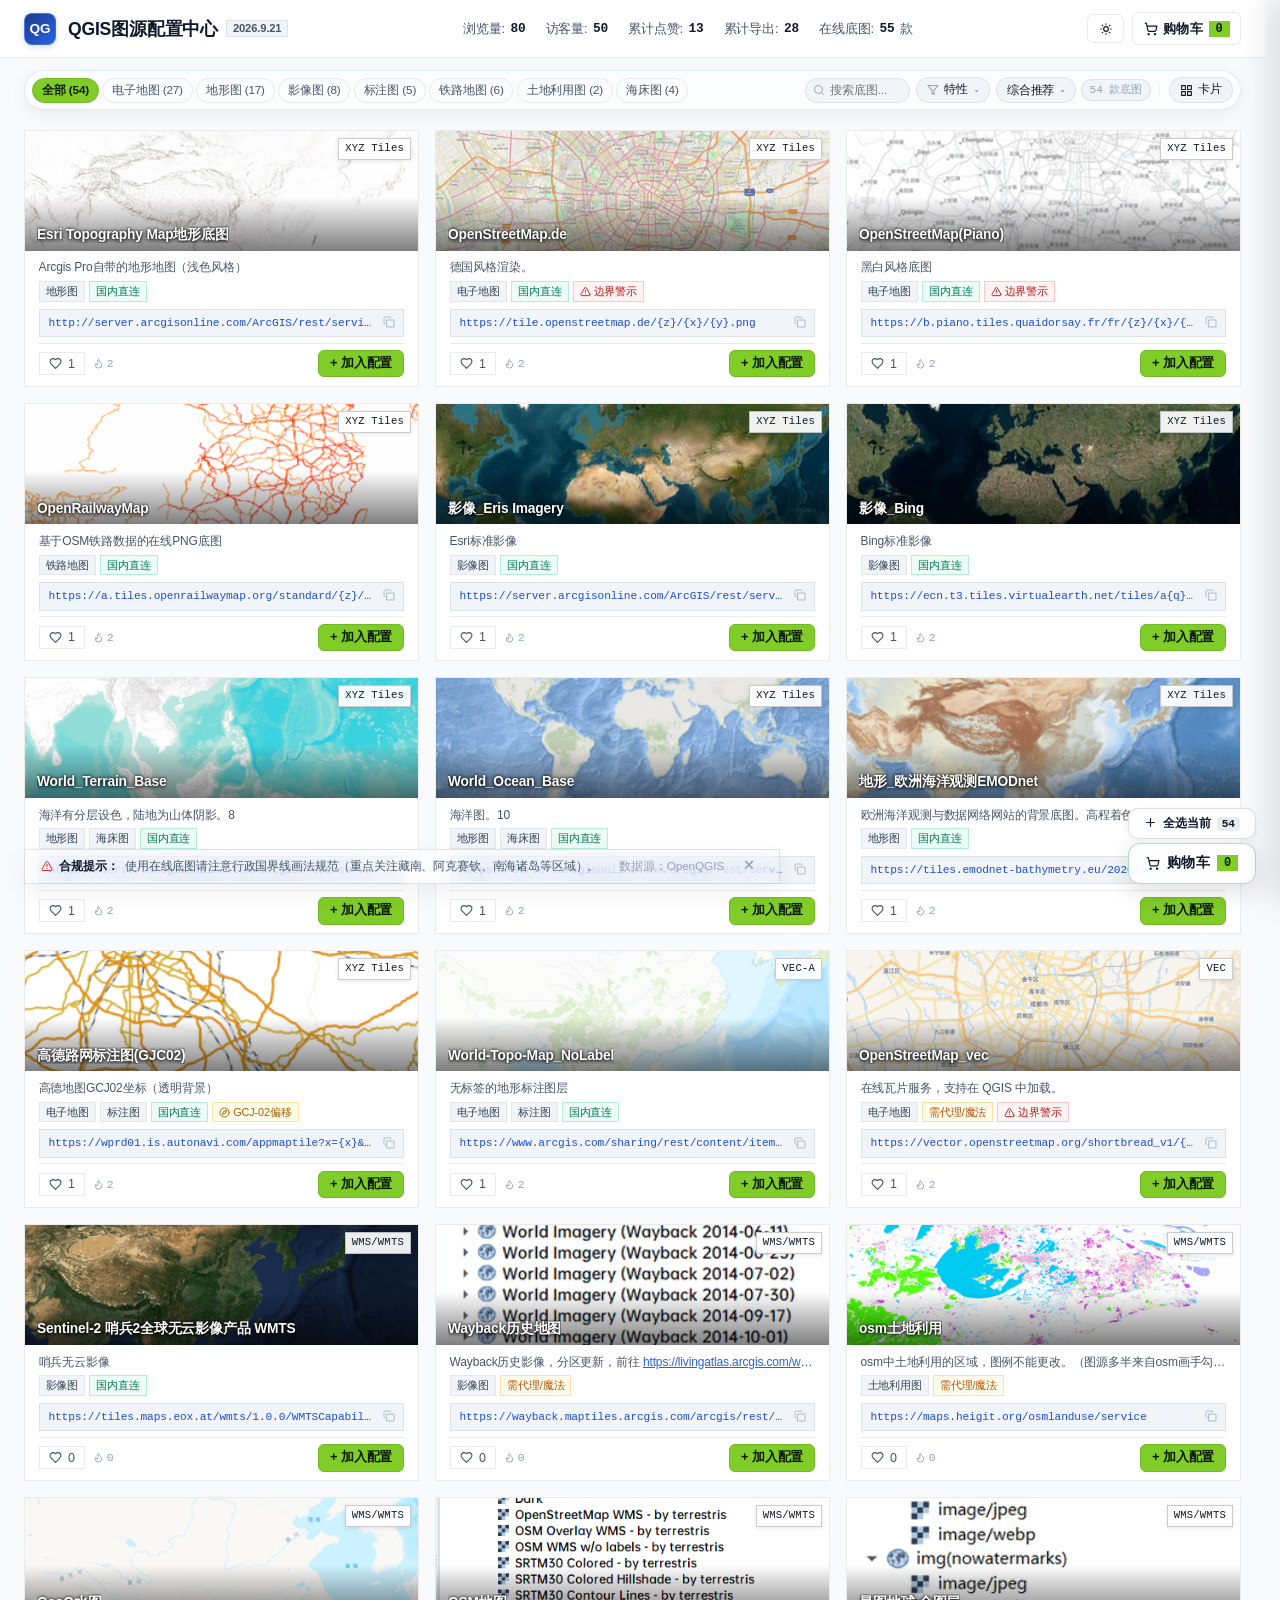
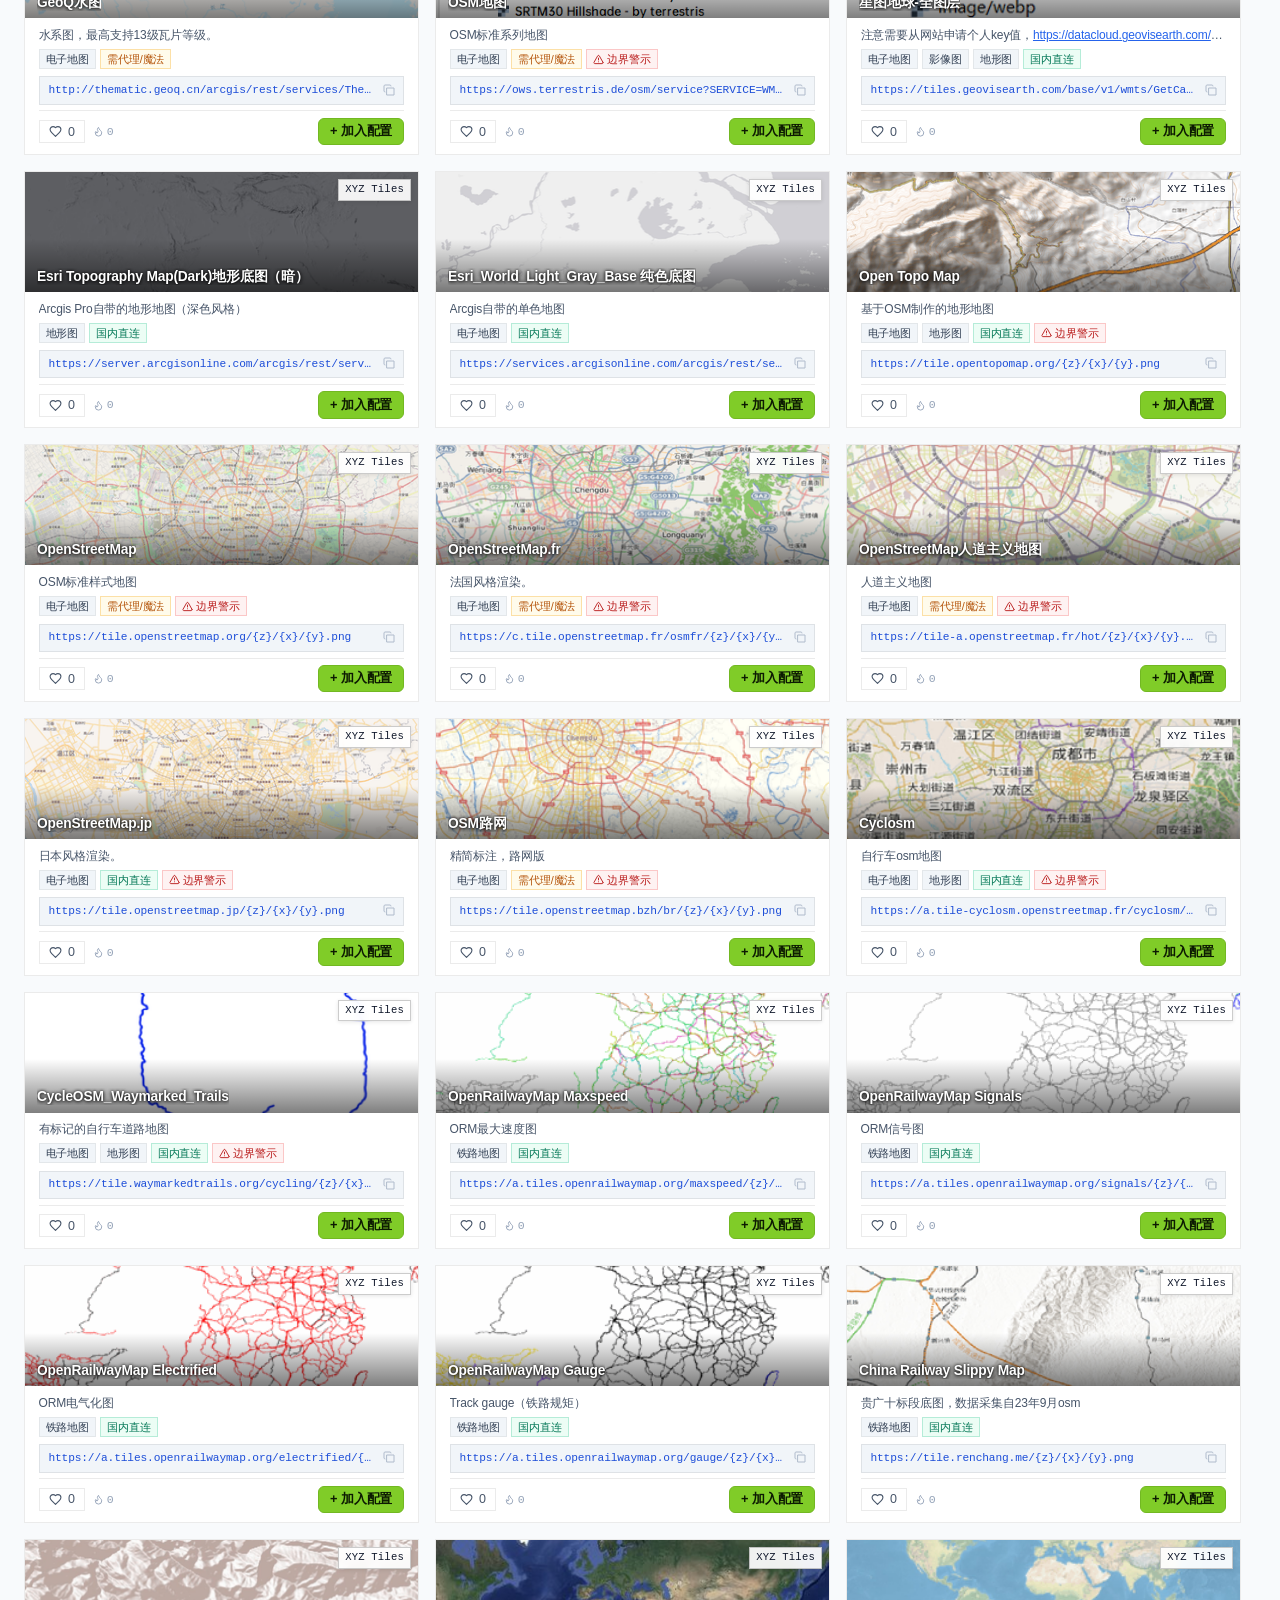
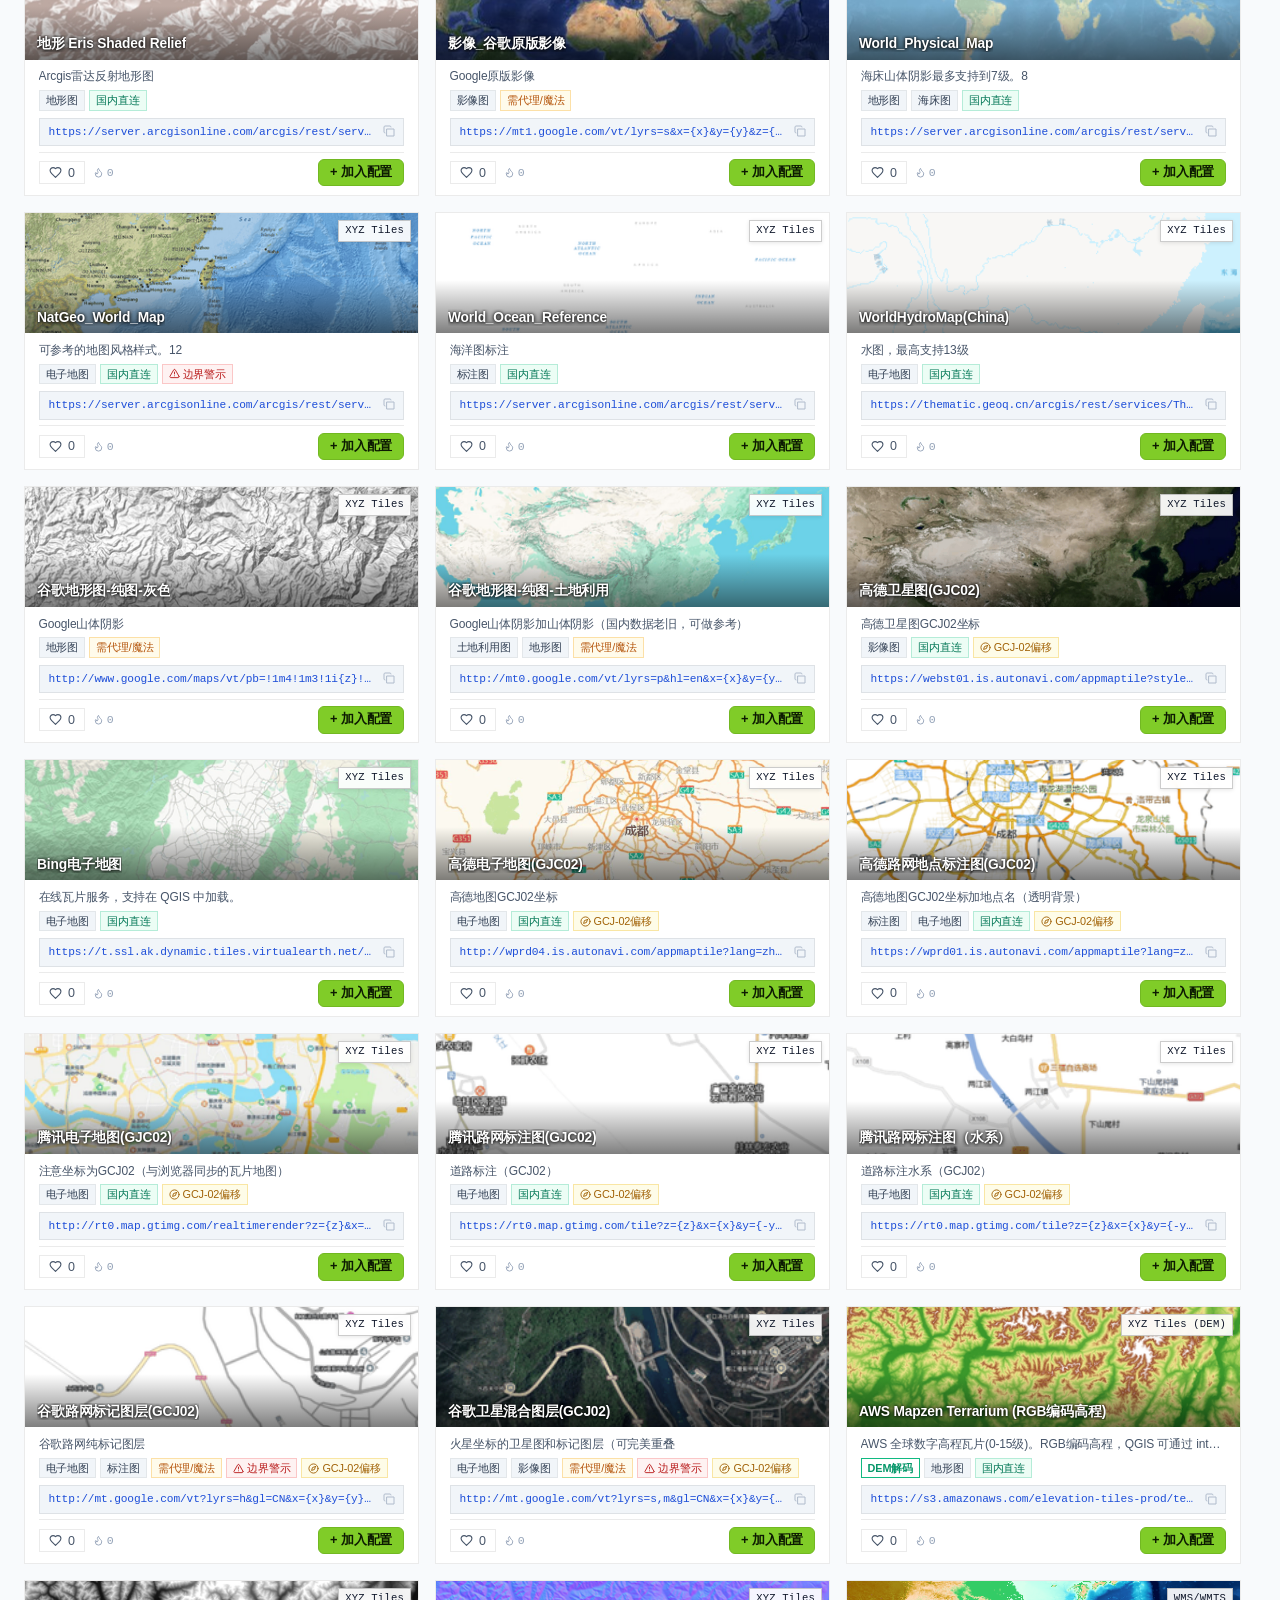
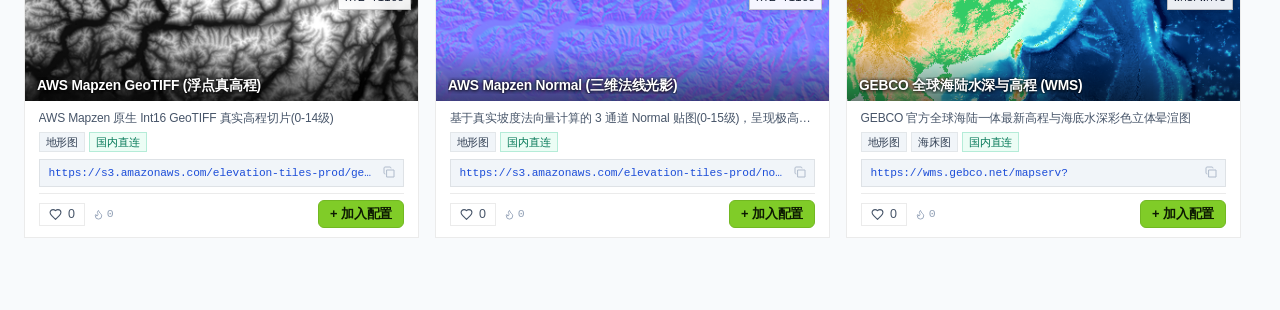
==== commit 5a5904a5: "style(ui): fix mobile floating toolbar symmetry, polish desktop dropdowns and sync public assets" ====
--- a/index.html
+++ b/index.html
@@ -14,9 +14,11 @@
   <link rel="stylesheet" href="https://unpkg.com/leaflet@1.9.4/dist/leaflet.css" integrity="sha256-p4NxAoJBhIIN+hmNHrzRCf9tD/miZyoHS5obTRR9BMY=" crossorigin=""/>
   <!-- MapLibre GL CSS for Vector Tiles Preview (MVT) -->
   <link rel="stylesheet" href="https://unpkg.com/maplibre-gl@4.7.1/dist/maplibre-gl.css" onerror="this.onerror=null;this.href='https://cdn.jsdelivr.net/npm/maplibre-gl@4.7.1/dist/maplibre-gl.css'"/>
-  <link rel="stylesheet" href="./style.css?v=9.21">
+  <link rel="stylesheet" href="./style.css?v=9.41">
 </head>
 <body>
+  <!-- 液态玻璃波纹动效与卡片波前联动容器 -->
+  <div id="themeWaveLayer" aria-hidden="true"></div>
 
   <!-- 顶部状态栏 -->
   <header class="site-header">
@@ -26,7 +28,7 @@
         <div>
           <div class="brand-title">
             <span class="brand-title-full">QGIS图源配置中心</span>
-            <span class="brand-title-short">地图配置</span>
+            <span class="brand-title-short">QGIS图源</span>
             <span class="brand-badge" id="banner-check-time" title="图源核验基准日期: 2026.9.21">2026.9.21</span>
           </div>
         </div>
@@ -57,7 +59,7 @@
       <div class="header-actions">
         <button class="theme-toggle-btn" id="theme-toggle-btn" title="切换浅色/深色主题">
           <span id="theme-icon" class="svg-icon">
-            <svg width="14" height="14" viewBox="0 0 24 24" fill="none" stroke="currentColor" stroke-width="2" stroke-linecap="round" stroke-linejoin="round"><circle cx="12" cy="12" r="4"/><path d="M12 2v2M12 20v2M4.93 4.93l1.41 1.41M17.66 17.66l1.41 1.41M2 12h2M20 12h2M6.34 17.66l-1.41 1.41M19.07 4.93l-1.41 1.41"/></svg>
+            <svg width="14" height="14" viewBox="0 0 24 24" fill="none" stroke="currentColor" stroke-width="2" stroke-linecap="round" stroke-linejoin="round"><path d="M8 12a4 4 0 1 0 8 0a4 4 0 1 0 -8 0M3 12h1m8 -9v1m8 8h1m-9 8v1m-6.4 -15.4l.7 .7m12.1 -.7l-.7 .7m0 11.4l.7 .7m-12.1 -.7l-.7 .7"/></svg>
           </span>
           <span id="theme-text">浅色</span>
         </button>
@@ -142,22 +144,26 @@
           <div class="mobile-custom-dropdown mobile-filter-multiselect" id="mobile-filter-dropdown" style="display: none;">
             <div class="mobile-filter-header">
               <span class="filter-header-title">特性多选</span>
-              <button type="button" class="filter-reset-btn" id="mobile-filter-reset-btn">重置</button>
+              <button type="button" class="filter-reset-btn" id="mobile-filter-reset-btn" aria-label="重置筛选" title="重置筛选">
+                <svg width="13" height="13" viewBox="0 0 24 24" fill="none" stroke="currentColor" stroke-width="2.8" stroke-linecap="round" stroke-linejoin="round">
+                  <path d="M11 19L14 19C16.7614 19 19 16.7614 19 14C19 11.2386 16.7614 9 14 9L5.3753 9M10.2739 4.7809L5 9L10.3753 13.3002"/>
+                </svg>
+              </button>
             </div>
             <div class="mobile-filter-item" data-filter="direct">
               <span class="filter-checkbox"></span>
               <span class="filter-item-name">国内直连</span>
               <span class="filter-item-badge tag-direct">直连</span>
             </div>
-            <div class="mobile-filter-item" data-filter="no-boundary">
+            <div class="mobile-filter-item" data-filter="boundary">
               <span class="filter-checkbox"></span>
-              <span class="filter-item-name">无边界争议</span>
-              <span class="filter-item-badge tag-boundary-safe">合规</span>
-            </div>
-            <div class="mobile-filter-item" data-filter="no-drift">
+              <span class="filter-item-name">边界警示</span>
+              <span class="filter-item-badge tag-boundary">警示</span>
+            </div>
+            <div class="mobile-filter-item" data-filter="drift">
               <span class="filter-checkbox"></span>
-              <span class="filter-item-name">无坐标偏移</span>
-              <span class="filter-item-badge tag-drift-safe">WGS84</span>
+              <span class="filter-item-name">GCJ-02偏移</span>
+              <span class="filter-item-badge tag-drift">偏移</span>
             </div>
             <div class="mobile-filter-item" data-filter="xyz">
               <span class="filter-checkbox"></span>
@@ -168,9 +174,8 @@
           <select id="mobile-filter-select" class="mobile-mod-native-select" aria-hidden="true" tabindex="-1">
             <option value="all">无</option>
             <option value="direct">直连</option>
-            <option value="compliant">合规</option>
-            <option value="no-boundary">无争议</option>
-            <option value="no-drift">无偏移</option>
+            <option value="boundary">边界警示</option>
+            <option value="drift">GCJ-02</option>
             <option value="xyz">仅XYZ</option>
           </select>
         </div>
@@ -224,29 +229,111 @@
           <input type="text" id="search-input" class="search-input compact-search-input" placeholder="搜索底图..." autocomplete="off">
         </div>
 
-        <!-- 快捷过滤开关组（紧凑单行型） -->
-        <div class="toggle-group compact-toggle-group">
-          <label class="checkbox-label" title="仅展示无需代理可直接加载的国内直连底图">
-            <input type="checkbox" id="chk-direct">
-            <span>直连</span>
-          </label>
-          <label class="checkbox-label" title="过滤掉存在境外画法国界线问题的底图">
-            <input type="checkbox" id="chk-boundary">
-            <span>无边界</span>
-          </label>
-          <label class="checkbox-label" title="过滤掉火星坐标系(GCJ-02)偏移底图">
-            <input type="checkbox" id="chk-drift">
-            <span>无偏移</span>
-          </label>
-          <label class="checkbox-label" title="仅查看标准 XYZ Tiles 瓦片">
-            <input type="checkbox" id="chk-xyz">
-            <span>仅XYZ</span>
-          </label>
-        </div>
-
-        <!-- 排序下拉与计数 -->
-        <div class="toolbar-sort-wrap compact-sort-wrap">
-          <select id="sort-select" class="sort-select compact-sort-select" title="列表排序方式">
+        <!-- 桌面端特性筛选 Popover（方案 C 落地 - 胶囊包裹） -->
+        <div class="desktop-filter-wrap has-dropdown" id="desktop-mod-filter">
+          <button type="button" class="compact-filter-trigger" id="desktop-filter-trigger" aria-expanded="false" aria-haspopup="true">
+            <span class="trigger-icon-wrap">
+              <svg class="trigger-icon" width="12" height="12" viewBox="0 0 24 24" fill="none" stroke="currentColor" stroke-width="2.2" stroke-linecap="round" stroke-linejoin="round">
+                <polygon points="22 3 2 3 10 12.46 10 19 14 21 14 12.46 22 3"></polygon>
+              </svg>
+              <span class="filter-status-dot" id="filter-status-dot" aria-hidden="true"></span>
+            </span>
+            <span class="trigger-label">特性</span>
+            <span class="trigger-arrow">▾</span>
+          </button>
+          
+          <div class="desktop-custom-dropdown desktop-filter-dropdown" id="desktop-filter-dropdown" style="display: none;">
+            <div class="desktop-filter-header">
+              <span class="filter-header-title">特性筛选</span>
+              <button type="button" class="filter-reset-btn" id="desktop-filter-reset-btn" aria-label="重置筛选" title="重置筛选">
+                <svg width="13" height="13" viewBox="0 0 24 24" fill="none" stroke="currentColor" stroke-width="2.8" stroke-linecap="round" stroke-linejoin="round">
+                  <path d="M11 19L14 19C16.7614 19 19 16.7614 19 14C19 11.2386 16.7614 9 14 9L5.3753 9M10.2739 4.7809L5 9L10.3753 13.3002"/>
+                </svg>
+              </button>
+            </div>
+            <div class="desktop-filter-list">
+              <div class="desktop-filter-item" data-filter="direct">
+                <div class="filter-pill-left">
+                  <span class="filter-pill-check">✓</span>
+                  <span class="filter-item-name">国内直连</span>
+                </div>
+                <span class="filter-item-badge tag-direct">直连</span>
+              </div>
+              <div class="desktop-filter-item" data-filter="boundary">
+                <div class="filter-pill-left">
+                  <span class="filter-pill-check">✓</span>
+                  <span class="filter-item-name">边界警示</span>
+                </div>
+                <span class="filter-item-badge tag-boundary">警示</span>
+              </div>
+              <div class="desktop-filter-item" data-filter="drift">
+                <div class="filter-pill-left">
+                  <span class="filter-pill-check">✓</span>
+                  <span class="filter-item-name">GCJ-02偏移</span>
+                </div>
+                <span class="filter-item-badge tag-drift">偏移</span>
+              </div>
+              <div class="desktop-filter-item" data-filter="xyz">
+                <div class="filter-pill-left">
+                  <span class="filter-pill-check">✓</span>
+                  <span class="filter-item-name">仅XYZ瓦片</span>
+                </div>
+                <span class="filter-item-badge tag-format">XYZ</span>
+              </div>
+            </div>
+          </div>
+
+          <!-- 保持隐藏的 checkbox 供现有脚本与 DOM 兼容 -->
+          <input type="checkbox" id="chk-direct" style="display: none;" aria-hidden="true" tabindex="-1">
+          <input type="checkbox" id="chk-boundary" style="display: none;" aria-hidden="true" tabindex="-1">
+          <input type="checkbox" id="chk-drift" style="display: none;" aria-hidden="true" tabindex="-1">
+          <input type="checkbox" id="chk-xyz" style="display: none;" aria-hidden="true" tabindex="-1">
+        </div>
+
+        <!-- 排序下拉与计数（自定义毛玻璃下拉，取代 Windows 原生系统下拉） -->
+        <div class="toolbar-sort-wrap compact-sort-wrap has-dropdown" id="desktop-mod-sort">
+          <button type="button" class="compact-sort-trigger" id="desktop-sort-trigger" aria-expanded="false" aria-haspopup="true">
+            <span id="desktop-sort-label">综合推荐</span>
+            <span class="trigger-arrow">▾</span>
+          </button>
+          
+          <div class="desktop-custom-dropdown desktop-sort-dropdown" id="desktop-sort-dropdown" style="display: none;">
+            <div class="desktop-sort-item active" data-value="heat">
+              <span class="sort-item-text">综合推荐</span>
+              <span class="sort-item-check">
+                <svg width="12" height="12" viewBox="0 0 24 24" fill="none" stroke="currentColor" stroke-width="2.5" stroke-linecap="butt" stroke-linejoin="round">
+                  <path d="M4.7311 11.7118L9.6667 17L19.2689 6.7118"/>
+                </svg>
+              </span>
+            </div>
+            <div class="desktop-sort-item" data-value="likes">
+              <span class="sort-item-text">点赞最多</span>
+              <span class="sort-item-check">
+                <svg width="12" height="12" viewBox="0 0 24 24" fill="none" stroke="currentColor" stroke-width="2.5" stroke-linecap="butt" stroke-linejoin="round">
+                  <path d="M4.7311 11.7118L9.6667 17L19.2689 6.7118"/>
+                </svg>
+              </span>
+            </div>
+            <div class="desktop-sort-item" data-value="downloads">
+              <span class="sort-item-text">导出最多</span>
+              <span class="sort-item-check">
+                <svg width="12" height="12" viewBox="0 0 24 24" fill="none" stroke="currentColor" stroke-width="2.5" stroke-linecap="butt" stroke-linejoin="round">
+                  <path d="M4.7311 11.7118L9.6667 17L19.2689 6.7118"/>
+                </svg>
+              </span>
+            </div>
+            <div class="desktop-sort-item" data-value="name">
+              <span class="sort-item-text">名称排序</span>
+              <span class="sort-item-check">
+                <svg width="12" height="12" viewBox="0 0 24 24" fill="none" stroke="currentColor" stroke-width="2.5" stroke-linecap="butt" stroke-linejoin="round">
+                  <path d="M4.7311 11.7118L9.6667 17L19.2689 6.7118"/>
+                </svg>
+              </span>
+            </div>
+          </div>
+
+          <!-- 保持原有原生 select 隐藏，以兼容所有脚本读取与表单联动 -->
+          <select id="sort-select" style="display: none;" aria-hidden="true" tabindex="-1">
             <option value="heat">综合推荐</option>
             <option value="likes">点赞最多</option>
             <option value="downloads">导出最多</option>
@@ -255,8 +342,11 @@
           <span id="filtered-count" class="filtered-count-badge">-</span>
         </div>
 
+        <!-- 视图微分割线（区分数据检索群与视图操作群） -->
+        <div class="toolbar-divider" aria-hidden="true"></div>
+
         <!-- 视图切换：单按钮极坐标变形切换 (Grid ⟷ Table) -->
-        <button id="view-mode-toggle-btn" class="view-icon-btn view-mode-single-btn active" title="当前为卡片视图，点击切换为数据表格" aria-label="切换卡片/表格视图">
+        <button id="view-mode-toggle-btn" class="compact-view-trigger view-mode-single-btn" title="当前为卡片视图，点击切换为数据表格" aria-label="切换卡片/表格视图">
           <svg class="mraph-svg" width="13" height="13" viewBox="0 0 24 24" fill="none" stroke="currentColor" stroke-width="2" stroke-linecap="round" stroke-linejoin="round">
             <path id="path-view-mode" d="M3 3h7v7H3z M14 3h7v7h-7z M14 14h7v7h-7z M3 14h7v7H3z"></path>
           </svg>
@@ -638,6 +728,34 @@
   <script src="./lottie.min.js"></script>
   <!-- Mraph 矢量极坐标变形与交互增强引擎 -->
   <script src="./mraph.js"></script>
-  <script src="./app.js?v=11.37"></script>
+  <script src="./app.js?v=11.46"></script>
+  <script>
+    window.addEventListener('load', () => {
+      setTimeout(() => {
+        const header = document.querySelector('.site-header');
+        const toolbar = document.querySelector('.toolbar-section');
+        const main = document.querySelector('.main-layout');
+        const card = document.querySelector('.layer-card');
+        const hRect = header ? header.getBoundingClientRect() : {};
+        const tRect = toolbar ? toolbar.getBoundingClientRect() : {};
+        const mRect = main ? main.getBoundingClientRect() : {};
+        const cRect = card ? card.getBoundingClientRect() : {};
+        const mStyle = main ? window.getComputedStyle(main) : {};
+        const tStyle = toolbar ? window.getComputedStyle(toolbar) : {};
+        const info = {
+          w: window.innerWidth,
+          h_bottom: hRect.bottom,
+          t_top: tRect.top,
+          t_bottom: tRect.bottom,
+          c_top: cRect.top,
+          m_pt: mStyle.paddingTop,
+          t_mt: tStyle.marginTop,
+          t_mb: tStyle.marginBottom,
+          t_top_prop: tStyle.top
+        };
+        fetch(`/debug-log?info=${encodeURIComponent(JSON.stringify(info))}`).catch(()=>{});
+      }, 1200);
+    });
+  </script>
 </body>
 </html>
--- a/style.css
+++ b/style.css
@@ -6,7 +6,7 @@
 /* --- Light Theme (Default) --- */
 :root, html[data-theme="light"], body[data-theme="light"] {
   --header-height: 54px;
-  --toolbar-top-gap: 1.5rem;
+  --toolbar-top-gap: 0.75rem;
   --bg-main: #f8fafc;
   --bg-header: rgba(255, 255, 255, 0.92);
   --bg-banner: #fff5f5;
@@ -85,6 +85,7 @@
   --border-subtle: rgba(255, 255, 255, 0.08);
   --border-hover: rgba(255, 255, 255, 0.18);
   --border-focus: #3b82f6;
+  --border-in-cart: #2a4a80;
   --text-main: #f1f5f9;
   --text-muted: #94a3b8;
   --text-dim: #64748b;
@@ -148,7 +149,7 @@
   text-size-adjust: 100%;
   -webkit-tap-highlight-color: transparent;
   max-width: 100vw;
-  overflow-x: hidden;
+  overflow-x: clip;
 }
 
 * {
@@ -165,7 +166,7 @@
   line-height: 1.5;
   min-height: 100vh;
   max-width: 100vw;
-  overflow-x: hidden;
+  overflow-x: clip;
   display: flex;
   flex-direction: column;
   transition: background-color 0.2s ease, color 0.2s ease;
@@ -180,11 +181,13 @@
 
 /* Header & Top Bar */
 .site-header {
+  position: -webkit-sticky;
   position: sticky;
   top: 0;
   z-index: 100;
   background-color: var(--bg-header);
   backdrop-filter: blur(12px);
+  -webkit-backdrop-filter: blur(12px);
   border-bottom: 1px solid var(--border-subtle);
   padding: 0.75rem 1.5rem;
   transition: background-color 0.2s, border-color 0.2s;
@@ -208,7 +211,7 @@
 .brand-icon {
   width: 32px;
   height: 32px;
-  border-radius: 0px;
+  border-radius: 8px;
   background: linear-gradient(135deg, #1e3a8a, #2563eb);
   display: flex;
   align-items: center;
@@ -216,7 +219,9 @@
   font-weight: 700;
   font-size: 0.85rem;
   color: #fff;
-  border: 1px solid rgba(255, 255, 255, 0.15);
+  border: 1px solid rgba(255, 255, 255, 0.2);
+  box-shadow: 0 2px 6px rgba(37, 99, 235, 0.22);
+  flex-shrink: 0;
 }
 
 .brand-title {
@@ -744,10 +749,17 @@
   }
 }
 
-/* 移动端手机模式 (< 768px) */
-@media (max-width: 767px) {
+/* 移动端手机模式 (<= 768px) */
+@media (max-width: 768px) {
+  :root, html, body {
+    --toolbar-top-gap: 0.5rem;
+    --mobile-toolbar-gap: 0.5rem;
+  }
   .main-layout {
-    padding: var(--toolbar-top-gap, 1rem) 0.75rem 4.5rem 0.75rem;
+    padding-top: var(--mobile-toolbar-gap, 0.5rem) !important;
+    padding-left: 0.75rem;
+    padding-right: 0.75rem;
+    padding-bottom: 4.5rem !important;
   }
   .site-header {
     padding: 0.55rem 0.85rem;
@@ -755,23 +767,38 @@
   .header-container {
     gap: 0.5rem;
   }
+  .brand-section {
+    gap: 0.55rem !important;
+    display: flex !important;
+    align-items: center !important;
+  }
+  .brand-icon {
+    width: 30px !important;
+    height: 30px !important;
+    font-size: 0.8rem !important;
+    border-radius: 7px !important;
+  }
   .brand-title {
+    display: flex !important;
+    align-items: center !important;
     font-size: 0.90rem;
     white-space: nowrap !important;
     word-break: keep-all !important;
   }
-  /* 手机端隐藏完整长标题 */
+  /* 手机端隐藏完整长标题，保留精简品牌名 */
   .brand-title-full {
     display: none !important;
   }
   .brand-title-short {
     display: inline !important;
-    font-size: 0.90rem !important;
+    font-size: 0.88rem !important;
+    font-weight: 600 !important;
+    color: var(--text-main) !important;
     white-space: nowrap !important;
     word-break: keep-all !important;
   }
   .brand-badge {
-    display: none; /* 手机端标题旁小徽标隐藏，避免占用有限宽度 */
+    display: none !important; /* 手机端标题旁小徽标隐藏，避免占用有限宽度 */
   }
 
   /* 核心要求：手机较窄时顶部的统计指标暂时不显示 */
@@ -786,12 +813,15 @@
     display: inline-flex !important;
   }
 
-  /* 宽度较窄时（<= 600px）不显示【地图配置】文字，只保留左侧 QG 徽标；同时购物车按钮仅保留图标+徽标数字 */
+  /* 宽度较窄时（<= 600px）保留精简标题与微圆角徽标，避免左上角空洞秃兀；购物车按钮仅保留图标+徽标数字 */
   @media (max-width: 600px) {
-    .brand-title,
-    .brand-title-short,
-    .brand-title-full {
+    .brand-title-full,
+    .brand-badge {
       display: none !important;
+    }
+    .brand-title-short {
+      display: inline !important;
+      font-size: 0.85rem !important;
     }
     .header-cart-text {
       display: none !important;
@@ -803,9 +833,15 @@
     display: none !important;
   }
   .toolbar-section {
+    position: -webkit-sticky !important;
+    position: sticky !important;
+    top: calc(var(--header-height, 46px) + var(--mobile-toolbar-gap, 0.5rem)) !important;
+    z-index: 90 !important;
     padding: 0.25rem 0.35rem !important;
-    border-radius: 6px !important;
+    border-radius: 8px !important;
     max-width: 100% !important;
+    margin-top: 0 !important;
+    margin-bottom: var(--mobile-toolbar-gap, 0.5rem) !important;
   }
   .mobile-toolbar-deck {
     display: flex !important;
@@ -972,7 +1008,8 @@
     box-shadow: 0 10px 30px rgba(0, 0, 0, 0.55), 0 2px 8px rgba(0, 0, 0, 0.25);
     display: flex;
     flex-direction: column;
-    min-width: 120px;
+    min-width: min(120px, 62vw);
+    max-width: calc(100vw - 24px);
   }
   html[data-theme="light"] .mobile-custom-dropdown {
     background: rgba(255, 255, 255, 0.98);
@@ -980,20 +1017,22 @@
     box-shadow: 0 8px 24px rgba(0, 0, 0, 0.12), 0 2px 6px rgba(0, 0, 0, 0.04);
   }
 
-  /* 锚定位置避让屏幕边缘 */
+  /* 锚定位置避让屏幕边缘；宽度跟随内容自适应，min-width 带视口比例上限 */
   #mobile-mod-tag .mobile-custom-dropdown {
     left: 0;
-    min-width: 130px;
+    width: max-content;
+    min-width: min(112px, 62vw);
   }
   #mobile-mod-filter .mobile-custom-dropdown {
     left: 50%;
     transform: translateX(-50%);
-    min-width: 146px;
+    min-width: min(132px, 66vw);
+    width: max-content;
   }
   #mobile-mod-sort .mobile-custom-dropdown {
     right: 0;
     left: auto;
-    min-width: 110px;
+    min-width: min(110px, 60vw);
   }
 
   .mobile-dropdown-item {
@@ -1042,48 +1081,90 @@
      特性多选下拉浮层 (Multi-Select Filter Dropdown)
      ============================================================ */
   .mobile-filter-multiselect {
-    min-width: 168px !important;
-    padding: 4px 0 !important;
+    min-width: 132px !important;
+    width: max-content !important;
+    padding: 3px 0 !important;
   }
 
   .mobile-filter-header {
     display: flex;
     align-items: center;
     justify-content: space-between;
-    padding: 0.22rem 0.65rem 0.32rem 0.65rem;
+    padding: 0.18rem 0.5rem 0.26rem 0.5rem;
     border-bottom: 1px solid var(--border-subtle);
     margin-bottom: 2px;
   }
 
   .filter-header-title {
-    font-size: 0.60rem;
+    font-size: 0.65rem;
     font-weight: 600;
     color: var(--text-dim);
-    letter-spacing: 0.04em;
-    text-transform: uppercase;
+    letter-spacing: 0.02em;
   }
 
   .filter-reset-btn {
-    background: transparent;
-    border: none;
-    font-size: 0.60rem;
-    color: var(--text-muted);
+    background: rgba(239, 68, 68, 0.08);
+    border: 1px solid rgba(239, 68, 68, 0.22);
+    color: var(--accent-red);
     cursor: pointer;
-    padding: 1px 5px;
-    border-radius: 3px;
-    transition: color 0.12s, background 0.12s;
+    padding: 0;
+    width: 22px;
+    height: 22px;
+    border-radius: 5px;
+    display: inline-flex;
+    align-items: center;
+    justify-content: center;
+    transition: all 0.16s cubic-bezier(0.16, 1, 0.3, 1);
+    outline: none;
+  }
+
+  html[data-theme="light"] .filter-reset-btn {
+    background: #fef2f2;
+    border-color: rgba(220, 38, 38, 0.25);
+    color: #dc2626;
+  }
+
+  .filter-reset-btn svg {
+    display: block;
+    width: 13px;
+    height: 13px;
+    stroke: currentColor;
+    stroke-width: 2.8;
+    transition: transform 0.22s cubic-bezier(0.16, 1, 0.3, 1);
   }
 
   .filter-reset-btn:hover {
-    color: var(--accent-red);
-    background: rgba(239, 68, 68, 0.1);
+    background: var(--accent-red);
+    border-color: var(--accent-red);
+    color: #ffffff !important;
+    box-shadow: 0 2px 6px rgba(220, 38, 38, 0.28);
+    transform: translateY(-1px);
+  }
+
+  html[data-theme="light"] .filter-reset-btn:hover {
+    background: #dc2626;
+    border-color: #dc2626;
+    color: #ffffff !important;
+  }
+
+  .filter-reset-btn:hover svg {
+    stroke: #ffffff !important;
+    transform: rotate(-35deg);
+  }
+
+  .filter-reset-btn:active {
+    transform: translateY(0) scale(0.92);
+  }
+
+  .filter-reset-btn:active svg {
+    transform: rotate(-90deg) scale(0.9);
   }
 
   .mobile-filter-item {
     display: flex;
     align-items: center;
-    gap: 7px;
-    padding: 0.38rem 0.65rem;
+    gap: 6px;
+    padding: 0.30rem 0.52rem;
     font-size: 0.66rem !important;
     font-weight: 500;
     color: var(--text-main);
@@ -1116,42 +1197,82 @@
     box-sizing: border-box;
   }
 
-  .mobile-filter-item.checked .filter-checkbox {
-    background: var(--accent-lime);
-    border-color: var(--accent-lime-hover);
-  }
-
-  html[data-theme="light"] .mobile-filter-item.checked .filter-checkbox {
-    background: #16a34a;
-    border-color: #15803d;
+  .mobile-filter-item.checked {
+    font-weight: 600;
   }
 
   .mobile-filter-item.checked .filter-checkbox::after {
     content: "";
     width: 4px;
     height: 7px;
-    border: solid #0c1a02;
+    border: solid #ffffff;
     border-width: 0 1.8px 1.8px 0;
     transform: rotate(45deg) translate(-0.5px, -0.5px);
     display: block;
   }
 
-  html[data-theme="light"] .mobile-filter-item.checked .filter-checkbox::after {
-    border-color: #ffffff;
-  }
-
   .filter-item-name {
     flex: 1;
+    margin-right: 6px;
     white-space: nowrap;
   }
 
-  .mobile-filter-item.checked .filter-item-name {
-    color: var(--accent-lime);
-    font-weight: 600;
-  }
-
-  html[data-theme="light"] .mobile-filter-item.checked .filter-item-name {
-    color: #15803d;
+  /* 1. 国内直连 (Green) */
+  .mobile-filter-item[data-filter="direct"].checked .filter-checkbox {
+    background: #10b981;
+    border-color: #10b981;
+  }
+  .mobile-filter-item[data-filter="direct"].checked .filter-item-name {
+    color: #10b981;
+  }
+  html[data-theme="light"] .mobile-filter-item[data-filter="direct"].checked .filter-item-name {
+    color: #047857;
+  }
+
+  /* 2. 边界警示 (Red) */
+  .mobile-filter-item[data-filter="boundary"].checked .filter-checkbox,
+  .mobile-filter-item[data-filter="no-boundary"].checked .filter-checkbox {
+    background: #ef4444;
+    border-color: #ef4444;
+  }
+  .mobile-filter-item[data-filter="boundary"].checked .filter-item-name,
+  .mobile-filter-item[data-filter="no-boundary"].checked .filter-item-name {
+    color: #ef4444;
+  }
+  html[data-theme="light"] .mobile-filter-item[data-filter="boundary"].checked .filter-item-name,
+  html[data-theme="light"] .mobile-filter-item[data-filter="no-boundary"].checked .filter-item-name {
+    color: #b91c1c;
+  }
+
+  /* 3. GCJ-02偏移 (Amber) */
+  .mobile-filter-item[data-filter="drift"].checked .filter-checkbox,
+  .mobile-filter-item[data-filter="no-drift"].checked .filter-checkbox {
+    background: #eab308;
+    border-color: #eab308;
+  }
+  .mobile-filter-item[data-filter="drift"].checked .filter-checkbox::after,
+  .mobile-filter-item[data-filter="no-drift"].checked .filter-checkbox::after {
+    border-color: #0c1a02;
+  }
+  .mobile-filter-item[data-filter="drift"].checked .filter-item-name,
+  .mobile-filter-item[data-filter="no-drift"].checked .filter-item-name {
+    color: #eab308;
+  }
+  html[data-theme="light"] .mobile-filter-item[data-filter="drift"].checked .filter-item-name,
+  html[data-theme="light"] .mobile-filter-item[data-filter="no-drift"].checked .filter-item-name {
+    color: #a16207;
+  }
+
+  /* 4. 仅XYZ瓦片 (Blue) */
+  .mobile-filter-item[data-filter="xyz"].checked .filter-checkbox {
+    background: #3b82f6;
+    border-color: #3b82f6;
+  }
+  .mobile-filter-item[data-filter="xyz"].checked .filter-item-name {
+    color: #3b82f6;
+  }
+  html[data-theme="light"] .mobile-filter-item[data-filter="xyz"].checked .filter-item-name {
+    color: #1d4ed8;
   }
 
   .filter-item-badge {
@@ -1168,16 +1289,18 @@
     border: 1px solid var(--tag-direct-border);
   }
 
+  .filter-item-badge.tag-boundary,
   .filter-item-badge.tag-boundary-safe {
-    background: rgba(16, 185, 129, 0.12);
-    color: #10b981;
-    border: 1px solid rgba(16, 185, 129, 0.25);
-  }
-
+    background: var(--tag-boundary-bg);
+    color: var(--tag-boundary-text);
+    border: 1px solid var(--tag-boundary-border);
+  }
+
+  .filter-item-badge.tag-drift,
   .filter-item-badge.tag-drift-safe {
-    background: rgba(59, 130, 246, 0.12);
-    color: #3b82f6;
-    border: 1px solid rgba(59, 130, 246, 0.25);
+    background: var(--tag-drift-bg);
+    color: var(--tag-drift-text);
+    border: 1px solid var(--tag-drift-border);
   }
 
   .filter-item-badge.tag-format {
@@ -1480,8 +1603,9 @@
 
 /* Sticky Floating Control Toolbar (Single Line Minimalist Design) */
 .toolbar-section {
+  position: -webkit-sticky;
   position: sticky;
-  top: calc(var(--header-height, 54px) + var(--toolbar-top-gap, 1.5rem));
+  top: calc(var(--header-height, 54px) + var(--toolbar-top-gap, 0.75rem));
   z-index: 90;
   display: flex;
   flex-direction: column;
@@ -1490,24 +1614,24 @@
   margin-left: auto;
   margin-right: auto;
   margin-bottom: 1.25rem;
-  background: rgba(15, 23, 42, 0.30); /* 30% 不透明度 */
+  background: rgba(15, 23, 42, 0.40); /* 浮动胶囊半透明磨砂质感 */
   backdrop-filter: blur(16px);
   -webkit-backdrop-filter: blur(16px);
   border: 1px solid var(--border-subtle);
   box-shadow: 0 4px 20px rgba(0, 0, 0, 0.25);
   border-radius: 9999px;
-  padding: 0.35rem 1.35rem;
+  padding: 0.32rem 0.45rem;
   transition: background-color 0.2s, border-color 0.2s, box-shadow 0.2s, max-width 0.2s;
 }
 
 .toolbar-section.is-scrolled {
   border-color: var(--border-hover);
   box-shadow: 0 10px 30px rgba(0, 0, 0, 0.35), 0 2px 8px rgba(0, 0, 0, 0.2);
-  background: rgba(15, 23, 42, 0.30); /* 滚动时保持 30% 不透明度 */
+  background: rgba(15, 23, 42, 0.65); /* 滚动时略微加深防止底层卡片文字干扰 */
 }
 
 [data-theme="light"] .toolbar-section {
-  background: rgba(255, 255, 255, 0.30); /* 浅色模式 30% 不透明度 */
+  background: rgba(255, 255, 255, 0.55); /* 浅色模式浮动胶囊 */
   backdrop-filter: blur(16px);
   -webkit-backdrop-filter: blur(16px);
   border-color: rgba(226, 232, 240, 0.9);
@@ -1515,7 +1639,7 @@
 }
 
 [data-theme="light"] .toolbar-section.is-scrolled {
-  background: rgba(255, 255, 255, 0.30); /* 浅色模式滚动时保持 30% 不透明度 */
+  background: rgba(255, 255, 255, 0.75); /* 浅色模式滚动时高质感磨砂白 */
   border-color: var(--border-hover);
   box-shadow: 0 10px 28px rgba(0, 0, 0, 0.10), 0 2px 6px rgba(0, 0, 0, 0.04);
 }
@@ -1688,29 +1812,569 @@
   border-color: var(--border-focus);
 }
 
-/* Compact Filter Checkboxes */
-.compact-toggle-group {
-  display: flex;
-  align-items: center;
-  gap: 0.42rem;
+/* ============================================================
+   桌面端特性筛选 Popover (方案 C) & 自定义毛玻璃排序下拉
+   ============================================================ */
+.desktop-filter-wrap,
+.desktop-sort-wrap {
+  position: relative;
+  display: flex;
+  align-items: center;
+  flex-shrink: 0;
+}
+
+/* 统一胶囊触发按钮规范 */
+.compact-filter-trigger,
+.compact-sort-trigger,
+.compact-view-trigger,
+.view-mode-single-btn {
+  height: 26px;
+  background: var(--bg-input);
+  border: 1px solid var(--border-subtle);
+  color: var(--text-main);
+  padding: 0 0.62rem;
+  border-radius: 9999px;
   font-size: 0.72rem;
-  color: var(--text-muted);
-  flex-shrink: 0;
-}
-
-.compact-toggle-group .checkbox-label {
-  display: flex;
-  align-items: center;
-  gap: 0.22rem;
+  font-weight: 500;
+  display: inline-flex;
+  align-items: center;
+  gap: 0.35rem;
   cursor: pointer;
   user-select: none;
   white-space: nowrap;
-}
-
-.compact-toggle-group .checkbox-label input[type="checkbox"] {
-  margin: 0;
+  outline: none;
+  transition: border-color 0.15s ease, background 0.15s ease, box-shadow 0.15s ease, color 0.15s ease, transform 0.12s ease;
+  flex-shrink: 0;
+}
+
+.compact-filter-trigger:hover,
+.compact-sort-trigger:hover,
+.compact-view-trigger:hover,
+.view-mode-single-btn:hover {
+  border-color: var(--border-hover);
+  background: var(--bg-card-hover);
+  color: var(--accent-blue);
+}
+
+.compact-view-trigger:active,
+.view-mode-single-btn:active {
+  transform: scale(0.96);
+}
+
+/* 微型竖直分割线（分隔数据检索与视图操作） */
+.toolbar-divider {
+  width: 1px;
+  height: 14px;
+  background: var(--border-subtle);
+  margin: 0 2px;
+  flex-shrink: 0;
+  opacity: 0.6;
+}
+
+.compact-filter-trigger:focus-visible,
+.compact-sort-trigger:focus-visible,
+.has-dropdown.open .compact-filter-trigger,
+.has-dropdown.open .compact-sort-trigger {
+  border-color: var(--accent-blue);
+  box-shadow: 0 0 0 2px rgba(37, 99, 235, 0.18);
+}
+
+/* 激活筛选时的醒目状态高亮 */
+.compact-filter-trigger.has-active-filter {
+  background: rgba(128, 204, 40, 0.1);
+  border-color: var(--accent-lime);
+  color: var(--accent-lime);
+}
+
+html[data-theme="light"] .compact-filter-trigger.has-active-filter {
+  background: #ecfdf5;
+  border-color: #16a34a;
+  color: #15803d;
+}
+
+.trigger-icon-wrap {
+  position: relative;
+  display: inline-flex;
+  align-items: center;
+  justify-content: center;
+  line-height: 1;
+  flex-shrink: 0;
+}
+
+.trigger-icon {
+  flex-shrink: 0;
+  color: var(--text-dim);
+  transition: color 0.15s ease;
+}
+
+.compact-filter-trigger.has-active-filter .trigger-icon {
+  color: inherit;
+}
+
+/* 做法 A：图标附着型微型雷达指示灯（0 像素位移） */
+.filter-status-dot {
+  position: absolute;
+  top: -2px;
+  right: -3px;
+  width: 5.5px;
+  height: 5.5px;
+  border-radius: 50%;
+  background: transparent;
+  opacity: 0;
+  transform: scale(0.4);
+  transition: opacity 0.2s cubic-bezier(0.16, 1, 0.3, 1), transform 0.2s cubic-bezier(0.16, 1, 0.3, 1), background-color 0.2s;
+  pointer-events: none;
+}
+
+.compact-filter-trigger.has-active-filter .filter-status-dot {
+  opacity: 1;
+  transform: scale(1);
+  background: var(--accent-lime);
+  box-shadow: 0 0 6px var(--accent-lime), 0 0 2px #ffffff;
+}
+
+html[data-theme="light"] .compact-filter-trigger.has-active-filter .filter-status-dot {
+  background: #16a34a;
+  box-shadow: 0 0 5px rgba(22, 163, 74, 0.8), 0 0 2px #ffffff;
+}
+
+.trigger-label {
+  line-height: 1;
+}
+
+.trigger-arrow {
+  font-size: 0.65rem;
+  color: var(--text-dim);
+  display: inline-block;
+  transition: transform 0.2s cubic-bezier(0.16, 1, 0.3, 1), color 0.15s ease;
+}
+
+.has-dropdown.open .trigger-arrow {
+  transform: rotate(180deg);
+  color: var(--text-main);
+}
+
+/* 统一桌面毛玻璃浮层面板 */
+.desktop-custom-dropdown {
+  position: absolute;
+  top: calc(100% + 5px);
+  z-index: 900;
+  background: rgba(18, 23, 34, 0.96);
+  backdrop-filter: blur(20px) saturate(180%);
+  -webkit-backdrop-filter: blur(20px) saturate(180%);
+  border: 1px solid rgba(255, 255, 255, 0.16);
+  border-radius: 8px;
+  padding: 4px;
+  box-shadow: 0 12px 32px rgba(0, 0, 0, 0.5), 0 2px 8px rgba(0, 0, 0, 0.25);
+  display: flex;
+  flex-direction: column;
+  animation: desktopDropdownFadeIn 0.16s cubic-bezier(0.16, 1, 0.3, 1) forwards;
+  transform-origin: top center;
+}
+
+html[data-theme="light"] .desktop-custom-dropdown {
+  background: rgba(255, 255, 255, 0.98);
+  border-color: rgba(0, 0, 0, 0.12);
+  box-shadow: 0 10px 28px rgba(0, 0, 0, 0.12), 0 2px 6px rgba(0, 0, 0, 0.04);
+}
+
+@keyframes desktopDropdownFadeIn {
+  from {
+    opacity: 0;
+    transform: translateY(-4px) scale(0.98);
+  }
+  to {
+    opacity: 1;
+    transform: translateY(0) scale(1);
+  }
+}
+
+/* 特性筛选 Popover 胶囊盒子定制 */
+.desktop-filter-dropdown {
+  left: 0;
+  min-width: 154px;
+  width: max-content;
+  padding: 6px;
+  gap: 4px;
+  border-radius: 10px;
+}
+
+.desktop-filter-header {
+  display: flex;
+  align-items: center;
+  justify-content: space-between;
+  padding: 0.15rem 0.35rem 0.38rem 0.35rem;
+  border-bottom: 1px solid var(--border-subtle);
+  margin-bottom: 3px;
+}
+
+.desktop-filter-header .filter-header-title {
+  font-size: 0.68rem;
+  font-weight: 600;
+  color: var(--text-dim);
+  letter-spacing: 0.02em;
+  user-select: none;
+}
+
+.desktop-filter-header .filter-reset-btn {
+  background: rgba(239, 68, 68, 0.08);
+  border: 1px solid rgba(239, 68, 68, 0.22);
+  color: var(--accent-red);
   cursor: pointer;
-  accent-color: var(--accent-blue);
+  padding: 0;
+  width: 22px;
+  height: 22px;
+  border-radius: 5px;
+  display: inline-flex;
+  align-items: center;
+  justify-content: center;
+  transition: all 0.16s cubic-bezier(0.16, 1, 0.3, 1);
+  outline: none;
+}
+
+html[data-theme="light"] .desktop-filter-header .filter-reset-btn {
+  background: #fef2f2;
+  border-color: rgba(220, 38, 38, 0.25);
+  color: #dc2626;
+}
+
+.desktop-filter-header .filter-reset-btn svg {
+  display: block;
+  width: 13px;
+  height: 13px;
+  stroke: currentColor;
+  stroke-width: 2.8;
+  transition: transform 0.22s cubic-bezier(0.16, 1, 0.3, 1);
+}
+
+.desktop-filter-header .filter-reset-btn:hover {
+  background: var(--accent-red);
+  border-color: var(--accent-red);
+  color: #ffffff !important;
+  box-shadow: 0 2px 6px rgba(220, 38, 38, 0.28);
+  transform: translateY(-1px);
+}
+
+html[data-theme="light"] .desktop-filter-header .filter-reset-btn:hover {
+  background: #dc2626;
+  border-color: #dc2626;
+  color: #ffffff !important;
+}
+
+.desktop-filter-header .filter-reset-btn:hover svg {
+  stroke: #ffffff !important;
+  transform: rotate(-35deg);
+}
+
+.desktop-filter-header .filter-reset-btn:active {
+  transform: translateY(0) scale(0.92);
+}
+
+.desktop-filter-header .filter-reset-btn:active svg {
+  transform: rotate(-90deg) scale(0.9);
+}
+
+.desktop-filter-list {
+  display: flex;
+  flex-direction: column;
+  gap: 4px;
+}
+
+/* 每一个筛选内容：独立圆角胶囊 (Pill / Capsule) */
+.desktop-filter-item {
+  display: flex;
+  align-items: center;
+  justify-content: space-between;
+  gap: 8px;
+  padding: 0.30rem 0.58rem;
+  font-size: 0.68rem;
+  font-weight: 500;
+  color: var(--text-main);
+  cursor: pointer;
+  user-select: none;
+  border-radius: 9999px; /* 完整的胶囊形态 */
+  background: rgba(255, 255, 255, 0.04);
+  border: 1px solid var(--border-subtle);
+  transition: all 0.18s cubic-bezier(0.16, 1, 0.3, 1);
+  box-sizing: border-box;
+}
+
+html[data-theme="light"] .desktop-filter-item {
+  background: #f8fafc;
+  border-color: rgba(0, 0, 0, 0.08);
+}
+
+.desktop-filter-item:hover {
+  background: rgba(255, 255, 255, 0.08);
+  border-color: var(--border-hover);
+  transform: translateY(-1px);
+}
+
+html[data-theme="light"] .desktop-filter-item:hover {
+  background: #f1f5f9;
+  border-color: rgba(0, 0, 0, 0.16);
+}
+
+/* 胶囊内的微型指示器 */
+.filter-pill-left {
+  display: flex;
+  align-items: center;
+  gap: 7px;
+}
+
+.filter-pill-check {
+  width: 14px;
+  height: 14px;
+  border-radius: 50%;
+  border: 1.5px solid var(--border-hover);
+  background: rgba(255, 255, 255, 0.06);
+  display: inline-flex;
+  align-items: center;
+  justify-content: center;
+  flex-shrink: 0;
+  font-size: 8.5px;
+  font-weight: 700;
+  line-height: 1;
+  color: transparent;
+  transition: all 0.16s ease;
+}
+
+html[data-theme="light"] .filter-pill-check {
+  border-color: rgba(0, 0, 0, 0.2);
+  background: #ffffff;
+}
+
+.desktop-filter-item .filter-item-name {
+  line-height: 1;
+  letter-spacing: 0.01em;
+}
+
+/* 4大特性标签基础专属色徽章（全局生效） */
+.filter-item-badge {
+  font-size: 0.58rem;
+  padding: 1px 6px;
+  border-radius: 9999px;
+  font-family: var(--font-mono);
+  font-weight: 600;
+  line-height: 1.2;
+  transition: all 0.16s ease;
+  white-space: nowrap;
+}
+
+.filter-item-badge.tag-direct {
+  background: var(--tag-direct-bg);
+  color: var(--tag-direct-text);
+  border: 1px solid var(--tag-direct-border);
+}
+
+.filter-item-badge.tag-boundary,
+.filter-item-badge.tag-boundary-safe {
+  background: var(--tag-boundary-bg);
+  color: var(--tag-boundary-text);
+  border: 1px solid var(--tag-boundary-border);
+}
+
+.filter-item-badge.tag-drift,
+.filter-item-badge.tag-drift-safe {
+  background: var(--tag-drift-bg);
+  color: var(--tag-drift-text);
+  border: 1px solid var(--tag-drift-border);
+}
+
+.filter-item-badge.tag-format {
+  background: var(--badge-format-bg);
+  color: var(--badge-format-text);
+  border: 1px solid var(--badge-format-border);
+}
+
+/* ============================================================
+   特性筛选激活状态：恢复 4 大业务属性各自独立色彩体系 (Per-Filter Distinct Palettes)
+   ============================================================ */
+.desktop-filter-item.checked {
+  font-weight: 600;
+  transform: translateY(-1px);
+}
+
+/* 1. 国内直连 (Green) */
+.desktop-filter-item[data-filter="direct"].checked {
+  background: rgba(16, 185, 129, 0.12) !important;
+  border-color: #10b981 !important;
+  color: var(--tag-direct-text) !important;
+  box-shadow: 0 2px 8px rgba(16, 185, 129, 0.18), inset 0 0 4px rgba(16, 185, 129, 0.08) !important;
+}
+html[data-theme="light"] .desktop-filter-item[data-filter="direct"].checked {
+  background: #ecfdf5 !important;
+  color: #047857 !important;
+  border-color: #10b981 !important;
+}
+html[data-theme="dark"] .desktop-filter-item[data-filter="direct"].checked {
+  color: #6ee7b7 !important;
+}
+.desktop-filter-item[data-filter="direct"].checked .filter-pill-check {
+  background: #10b981;
+  border-color: #10b981;
+  color: #ffffff;
+}
+.desktop-filter-item[data-filter="direct"].checked .filter-item-badge {
+  background: #10b981 !important;
+  border-color: #10b981 !important;
+  color: #ffffff !important;
+}
+
+/* 2. 边界警示 (Red / Rose) */
+.desktop-filter-item[data-filter="boundary"].checked,
+.desktop-filter-item[data-filter="no-boundary"].checked {
+  background: rgba(239, 68, 68, 0.10) !important;
+  border-color: #ef4444 !important;
+  color: var(--tag-boundary-text) !important;
+  box-shadow: 0 2px 8px rgba(239, 68, 68, 0.18), inset 0 0 4px rgba(239, 68, 68, 0.08) !important;
+}
+html[data-theme="light"] .desktop-filter-item[data-filter="boundary"].checked,
+html[data-theme="light"] .desktop-filter-item[data-filter="no-boundary"].checked {
+  background: #fef2f2 !important;
+  color: #b91c1c !important;
+  border-color: #ef4444 !important;
+}
+html[data-theme="dark"] .desktop-filter-item[data-filter="boundary"].checked,
+html[data-theme="dark"] .desktop-filter-item[data-filter="no-boundary"].checked {
+  color: #fca5a5 !important;
+}
+.desktop-filter-item[data-filter="boundary"].checked .filter-pill-check,
+.desktop-filter-item[data-filter="no-boundary"].checked .filter-pill-check {
+  background: #ef4444;
+  border-color: #ef4444;
+  color: #ffffff;
+}
+.desktop-filter-item[data-filter="boundary"].checked .filter-item-badge,
+.desktop-filter-item[data-filter="no-boundary"].checked .filter-item-badge {
+  background: #ef4444 !important;
+  border-color: #ef4444 !important;
+  color: #ffffff !important;
+}
+
+/* 3. GCJ-02偏移 (Amber / Gold) */
+.desktop-filter-item[data-filter="drift"].checked,
+.desktop-filter-item[data-filter="no-drift"].checked {
+  background: rgba(234, 179, 8, 0.12) !important;
+  border-color: #eab308 !important;
+  color: var(--tag-drift-text) !important;
+  box-shadow: 0 2px 8px rgba(234, 179, 8, 0.18), inset 0 0 4px rgba(234, 179, 8, 0.08) !important;
+}
+html[data-theme="light"] .desktop-filter-item[data-filter="drift"].checked,
+html[data-theme="light"] .desktop-filter-item[data-filter="no-drift"].checked {
+  background: #fefce8 !important;
+  color: #a16207 !important;
+  border-color: #eab308 !important;
+}
+html[data-theme="dark"] .desktop-filter-item[data-filter="drift"].checked,
+html[data-theme="dark"] .desktop-filter-item[data-filter="no-drift"].checked {
+  color: #fef08a !important;
+}
+.desktop-filter-item[data-filter="drift"].checked .filter-pill-check,
+.desktop-filter-item[data-filter="no-drift"].checked .filter-pill-check {
+  background: #eab308;
+  border-color: #eab308;
+  color: #0c1a02;
+}
+.desktop-filter-item[data-filter="drift"].checked .filter-item-badge,
+.desktop-filter-item[data-filter="no-drift"].checked .filter-item-badge {
+  background: #eab308 !important;
+  border-color: #eab308 !important;
+  color: #0c1a02 !important;
+}
+
+/* 4. 仅XYZ瓦片 (Blue / Indigo) */
+.desktop-filter-item[data-filter="xyz"].checked {
+  background: rgba(37, 99, 235, 0.10) !important;
+  border-color: #3b82f6 !important;
+  color: var(--badge-format-text) !important;
+  box-shadow: 0 2px 8px rgba(37, 99, 235, 0.18), inset 0 0 4px rgba(37, 99, 235, 0.08) !important;
+}
+html[data-theme="light"] .desktop-filter-item[data-filter="xyz"].checked {
+  background: #eff6ff !important;
+  color: #1d4ed8 !important;
+  border-color: #3b82f6 !important;
+}
+html[data-theme="dark"] .desktop-filter-item[data-filter="xyz"].checked {
+  color: #93c5fd !important;
+}
+.desktop-filter-item[data-filter="xyz"].checked .filter-pill-check {
+  background: #3b82f6;
+  border-color: #3b82f6;
+  color: #ffffff;
+}
+.desktop-filter-item[data-filter="xyz"].checked .filter-item-badge {
+  background: #3b82f6 !important;
+  border-color: #3b82f6 !important;
+  color: #ffffff !important;
+}
+
+/* 排序下拉定制：适度缩紧面板宽度，紧贴文本与图标 */
+.desktop-sort-dropdown {
+  left: 0;
+  min-width: 104px;
+  width: max-content;
+}
+
+.desktop-sort-item {
+  display: flex;
+  align-items: center;
+  justify-content: space-between;
+  gap: 8px;
+  padding: 0.35rem 0.55rem;
+  font-size: 0.68rem;
+  font-weight: 500;
+  color: var(--text-main);
+  cursor: pointer;
+  user-select: none;
+  border-radius: 5px;
+  transition: background 0.12s, color 0.12s;
+  white-space: nowrap;
+}
+
+.desktop-sort-item:hover {
+  background: rgba(255, 255, 255, 0.06);
+}
+
+html[data-theme="light"] .desktop-sort-item:hover {
+  background: rgba(0, 0, 0, 0.04);
+}
+
+.desktop-sort-item.active {
+  color: var(--accent-lime) !important;
+  font-weight: 600;
+  background: rgba(128, 204, 40, 0.12);
+}
+
+html[data-theme="light"] .desktop-sort-item.active {
+  color: #15803d !important;
+  background: #ecfdf5;
+}
+
+.desktop-sort-item .sort-item-check {
+  display: inline-flex;
+  align-items: center;
+  justify-content: center;
+  width: 12px;
+  height: 12px;
+  opacity: 0;
+  margin-left: 4px;
+  flex-shrink: 0;
+  color: currentColor;
+  transition: opacity 0.12s ease, transform 0.14s ease;
+  transform: scale(0.85);
+}
+
+.desktop-sort-item.active .sort-item-check {
+  opacity: 1;
+  transform: scale(1);
+}
+
+.desktop-sort-item .sort-item-check svg {
+  display: block;
+  width: 12px;
+  height: 12px;
+  stroke: currentColor;
 }
 
 /* Compact Sort Select & Count */
@@ -1719,6 +2383,7 @@
   align-items: center;
   gap: 0.3rem;
   flex-shrink: 0;
+  position: relative;
 }
 
 .compact-sort-select {
@@ -1745,38 +2410,16 @@
 }
 
 /* View Mode Single Button with Mraph Animation */
-.view-mode-single-btn {
-  display: inline-flex;
-  align-items: center;
-  gap: 5px;
-  background: var(--bg-card);
-  border: 1px solid var(--border-subtle);
-  color: var(--text-main);
-  padding: 0.28rem 0.62rem;
-  border-radius: 6px;
-  font-size: 0.76rem;
-  font-weight: 500;
-  cursor: pointer;
-  outline: none;
-  height: 28px;
-  flex-shrink: 0;
-  transition: all 0.16s ease;
-  user-select: none;
-}
-
-.view-mode-single-btn:hover {
-  background: var(--bg-card-hover);
-  border-color: var(--border-hover);
-  color: var(--accent-blue);
-}
-
-.view-mode-single-btn .mraph-svg {
+.view-mode-single-btn .mraph-svg,
+.compact-view-trigger .mraph-svg {
   width: 13px;
   height: 13px;
-}
-
-.view-mode-single-btn .view-mode-label {
-  font-size: 0.74rem;
+  flex-shrink: 0;
+}
+
+.view-mode-single-btn .view-mode-label,
+.compact-view-trigger .view-mode-label {
+  font-size: 0.72rem;
   font-weight: 500;
   line-height: 1;
 }
@@ -1927,7 +2570,7 @@
 }
 
 .layer-card.in-cart {
-  border-color: var(--border-focus);
+  border-color: var(--border-in-cart, var(--border-focus));
   background: var(--bg-card-in-cart);
 }
 
@@ -3047,9 +3690,14 @@
     justify-content: space-between;
   }
   .toolbar-section {
-    padding: 0.25rem 0.35rem;
-    border-radius: 6px;
-    max-width: 100%;
+    position: -webkit-sticky !important;
+    position: sticky !important;
+    top: calc(var(--header-height, 46px) + var(--mobile-toolbar-gap, 0.5rem)) !important;
+    padding: 0.25rem 0.35rem !important;
+    border-radius: 8px !important;
+    max-width: 100% !important;
+    margin-top: 0 !important;
+    margin-bottom: var(--mobile-toolbar-gap, 0.5rem) !important;
   }
   .cart-drawer {
     width: 100vw;
@@ -4190,17 +4838,26 @@
 @media (max-width: 480px) {
   /* 顶部导航栏极窄防溢出：收紧边距间隙与按钮尺寸，彻底杜绝横向撑破截断 */
   .site-header {
-    padding: 0.42rem 0.5rem !important;
+    padding: 0.48rem 0.75rem !important;
   }
   .header-container {
-    gap: 0.35rem !important;
+    gap: 0.4rem !important;
     width: 100% !important;
     max-width: 100% !important;
     box-sizing: border-box !important;
   }
   .brand-section {
-    gap: 0.35rem !important;
+    gap: 0.45rem !important;
     flex-shrink: 0 !important;
+  }
+  .brand-icon {
+    width: 28px !important;
+    height: 28px !important;
+    font-size: 0.76rem !important;
+    border-radius: 7px !important;
+  }
+  .brand-title-short {
+    font-size: 0.82rem !important;
   }
   .header-actions {
     gap: 0.35rem !important;
@@ -4220,10 +4877,16 @@
     font-size: 0.7rem !important;
   }
 
-  /* 页面边距微调防紧绷 */
+  /* 页面边距微调防紧绷与上下对称留白 */
   .main-layout {
+    padding-top: var(--mobile-toolbar-gap, 0.45rem) !important;
     padding-left: 0.65rem !important;
     padding-right: 0.65rem !important;
+  }
+  .toolbar-section {
+    margin-top: 0 !important;
+    margin-bottom: var(--mobile-toolbar-gap, 0.45rem) !important;
+    top: calc(var(--header-height, 46px) + var(--mobile-toolbar-gap, 0.45rem)) !important;
   }
 
   /* 预览弹窗内部工具栏与 Token 弹性排布 */
@@ -4548,15 +5211,19 @@
 /* --- 超极端窄屏专项适配规则 (<= 360px，如极窄窗口、折叠屏外屏) --- */
 @media (max-width: 360px) {
   .site-header {
-    padding: 0.35rem 0.35rem !important;
+    padding: 0.42rem 0.55rem !important;
   }
   .header-container {
-    gap: 0.25rem !important;
+    gap: 0.3rem !important;
   }
   .brand-icon {
     width: 26px !important;
     height: 26px !important;
     font-size: 0.72rem !important;
+    border-radius: 6px !important;
+  }
+  .brand-title-short {
+    font-size: 0.78rem !important;
   }
   .header-actions {
     gap: 0.25rem !important;
@@ -4568,6 +5235,14 @@
   .cart-badge {
     padding: 1px 4px !important;
     font-size: 0.65rem !important;
+  }
+  .main-layout {
+    padding-top: var(--mobile-toolbar-gap, 0.4rem) !important;
+  }
+  .toolbar-section {
+    margin-top: 0 !important;
+    margin-bottom: var(--mobile-toolbar-gap, 0.4rem) !important;
+    top: calc(var(--header-height, 42px) + var(--mobile-toolbar-gap, 0.4rem)) !important;
   }
 }
 
@@ -5411,6 +6086,12 @@
   vertical-align: middle;
   flex-shrink: 0;
   pointer-events: none;
+  fill: none !important;
+}
+.mraph-svg *,
+.theme-toggle-btn svg,
+.theme-toggle-btn svg * {
+  fill: none !important;
 }
 
 .mraph-btn-enhanced {
@@ -5444,4 +6125,127 @@
   }
 }
 
-
+/* ==========================================================================
+   Atlas 灵感增强：主题切换原生 View Transition 与透镜波纹同频系统
+   ========================================================================== */
+
+/* 原生 View Transition 伪元素规则：新旧图层无缝叠放 */
+::view-transition-old(root),
+::view-transition-new(root) {
+  animation: none;
+  mix-blend-mode: normal;
+}
+
+::view-transition-old(root) {
+  z-index: 1;
+}
+
+::view-transition-new(root) {
+  z-index: 2;
+}
+
+/* 顶层波纹容器：放置于浏览器 Top Layer（高于 View Transition 伪元素），避免被裁剪或覆盖 */
+[popover].theme-wave-popover-container,
+.theme-wave-popover-container,
+#themeWaveLayer {
+  position: fixed !important;
+  inset: 0 !important;
+  width: 100vw !important;
+  height: 100vh !important;
+  max-width: none !important;
+  max-height: none !important;
+  margin: 0 !important;
+  padding: 0 !important;
+  background: transparent !important;
+  border: none !important;
+  outline: none !important;
+  pointer-events: none !important;
+  overflow: hidden !important;
+  box-shadow: none !important;
+  z-index: 99999;
+}
+
+[popover].theme-wave-popover-container::backdrop {
+  background: transparent !important;
+}
+
+/* 光环基本外观（锐利同频微光环 - 与 View Transition 裁剪边缘物理锁死） */
+.theme-wave-ring {
+  position: absolute;
+  transform: translate(-50%, -50%);
+  border-radius: 50%;
+  width: 0;
+  height: 0;
+  pointer-events: none;
+  opacity: 0;
+  /* 高光峰值精确对齐 100% 裁切刀刃边界，内侧微弱透光，外侧干脆利落 */
+  background: radial-gradient(circle,
+    transparent calc(100% - 32px),
+    rgba(56, 189, 248, 0.08) calc(100% - 22px),
+    rgba(56, 189, 248, 0.32) calc(100% - 10px),
+    rgba(255, 255, 255, 0.75) calc(100% - 2px),
+    transparent 100%
+  );
+  border: 1.5px solid rgba(255, 255, 255, 0.75);
+  box-shadow: 0 0 16px rgba(56, 189, 248, 0.35), inset 0 0 12px rgba(255, 255, 255, 0.25);
+  will-change: width, height, opacity;
+}
+
+.theme-wave-ring.theme-wave-ring-light,
+[data-theme="light"] .theme-wave-ring {
+  background: radial-gradient(circle,
+    transparent calc(100% - 32px),
+    rgba(37, 99, 235, 0.08) calc(100% - 22px),
+    rgba(37, 99, 235, 0.30) calc(100% - 10px),
+    rgba(37, 99, 235, 0.70) calc(100% - 2px),
+    transparent 100%
+  );
+  border-color: rgba(37, 99, 235, 0.7);
+  box-shadow: 0 0 16px rgba(37, 99, 235, 0.30), inset 0 0 10px rgba(37, 99, 235, 0.2);
+}
+
+/* 卡片波前同频联动材质蜕变与微光漫反射 */
+.layer-card.wave-sync-card,
+.layer-card-replica.wave-sync-card {
+  position: relative !important;
+  transition: background-color 0.24s cubic-bezier(0.2, 0.8, 0.2, 1),
+              border-color 0.24s ease,
+              box-shadow 0.24s ease,
+              color 0.22s ease !important;
+}
+
+.layer-card.wave-shimmer::before,
+.layer-card-replica.wave-shimmer::before {
+  content: "";
+  position: absolute;
+  inset: 0;
+  border-radius: inherit;
+  background: linear-gradient(135deg, rgba(255, 255, 255, 0.2) 0%, rgba(56, 189, 248, 0.14) 50%, transparent 100%);
+  opacity: 0;
+  pointer-events: none;
+  z-index: 5;
+  animation: cardShimmerFade 0.30s ease var(--shimmer-delay, 0ms) forwards;
+}
+
+[data-theme="light"] .layer-card.wave-shimmer::before,
+[data-theme="light"] .layer-card-replica.wave-shimmer::before {
+  background: linear-gradient(135deg, rgba(37, 99, 235, 0.12) 0%, rgba(56, 189, 248, 0.10) 50%, transparent 100%);
+}
+
+@keyframes cardShimmerFade {
+  0% {
+    opacity: 0;
+    transform: scale(0.99);
+  }
+  40% {
+    opacity: 0.75;
+    transform: scale(1);
+  }
+  100% {
+    opacity: 0;
+    transform: scale(1);
+  }
+}
+
+
+
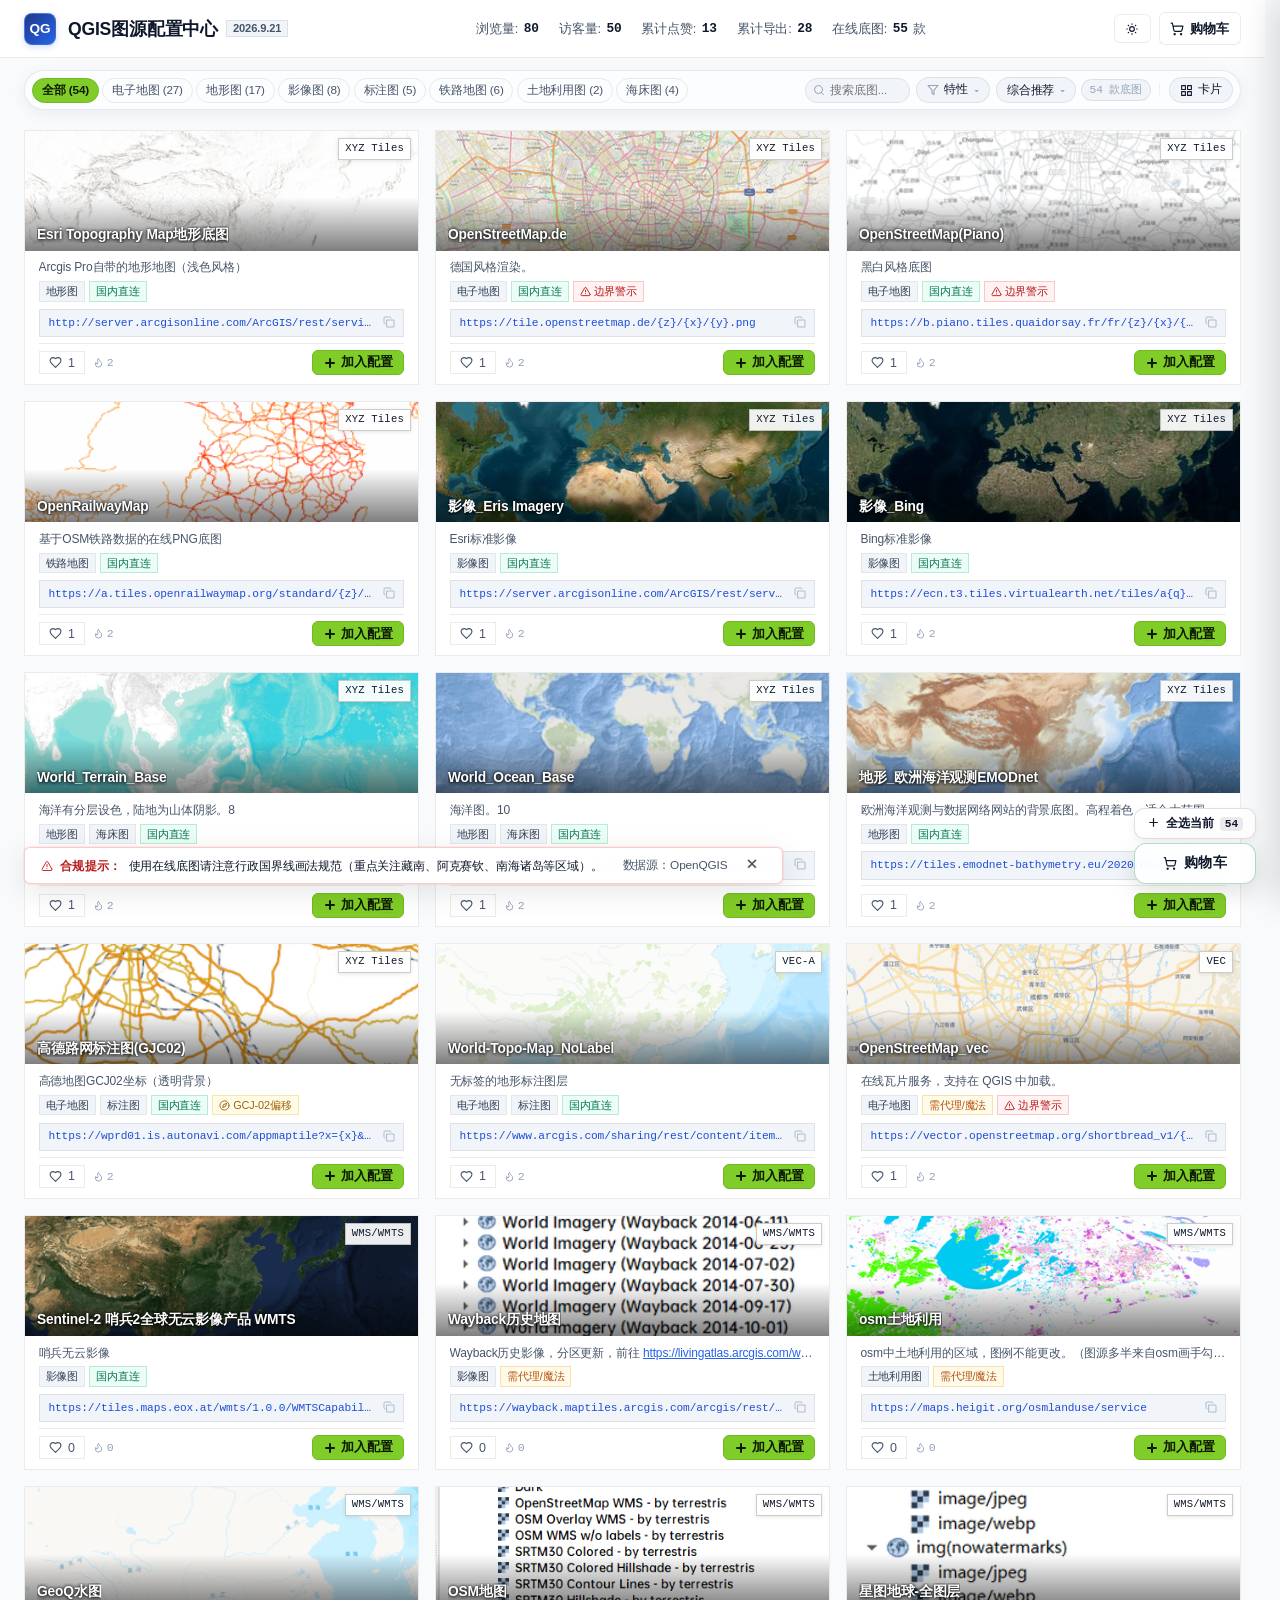
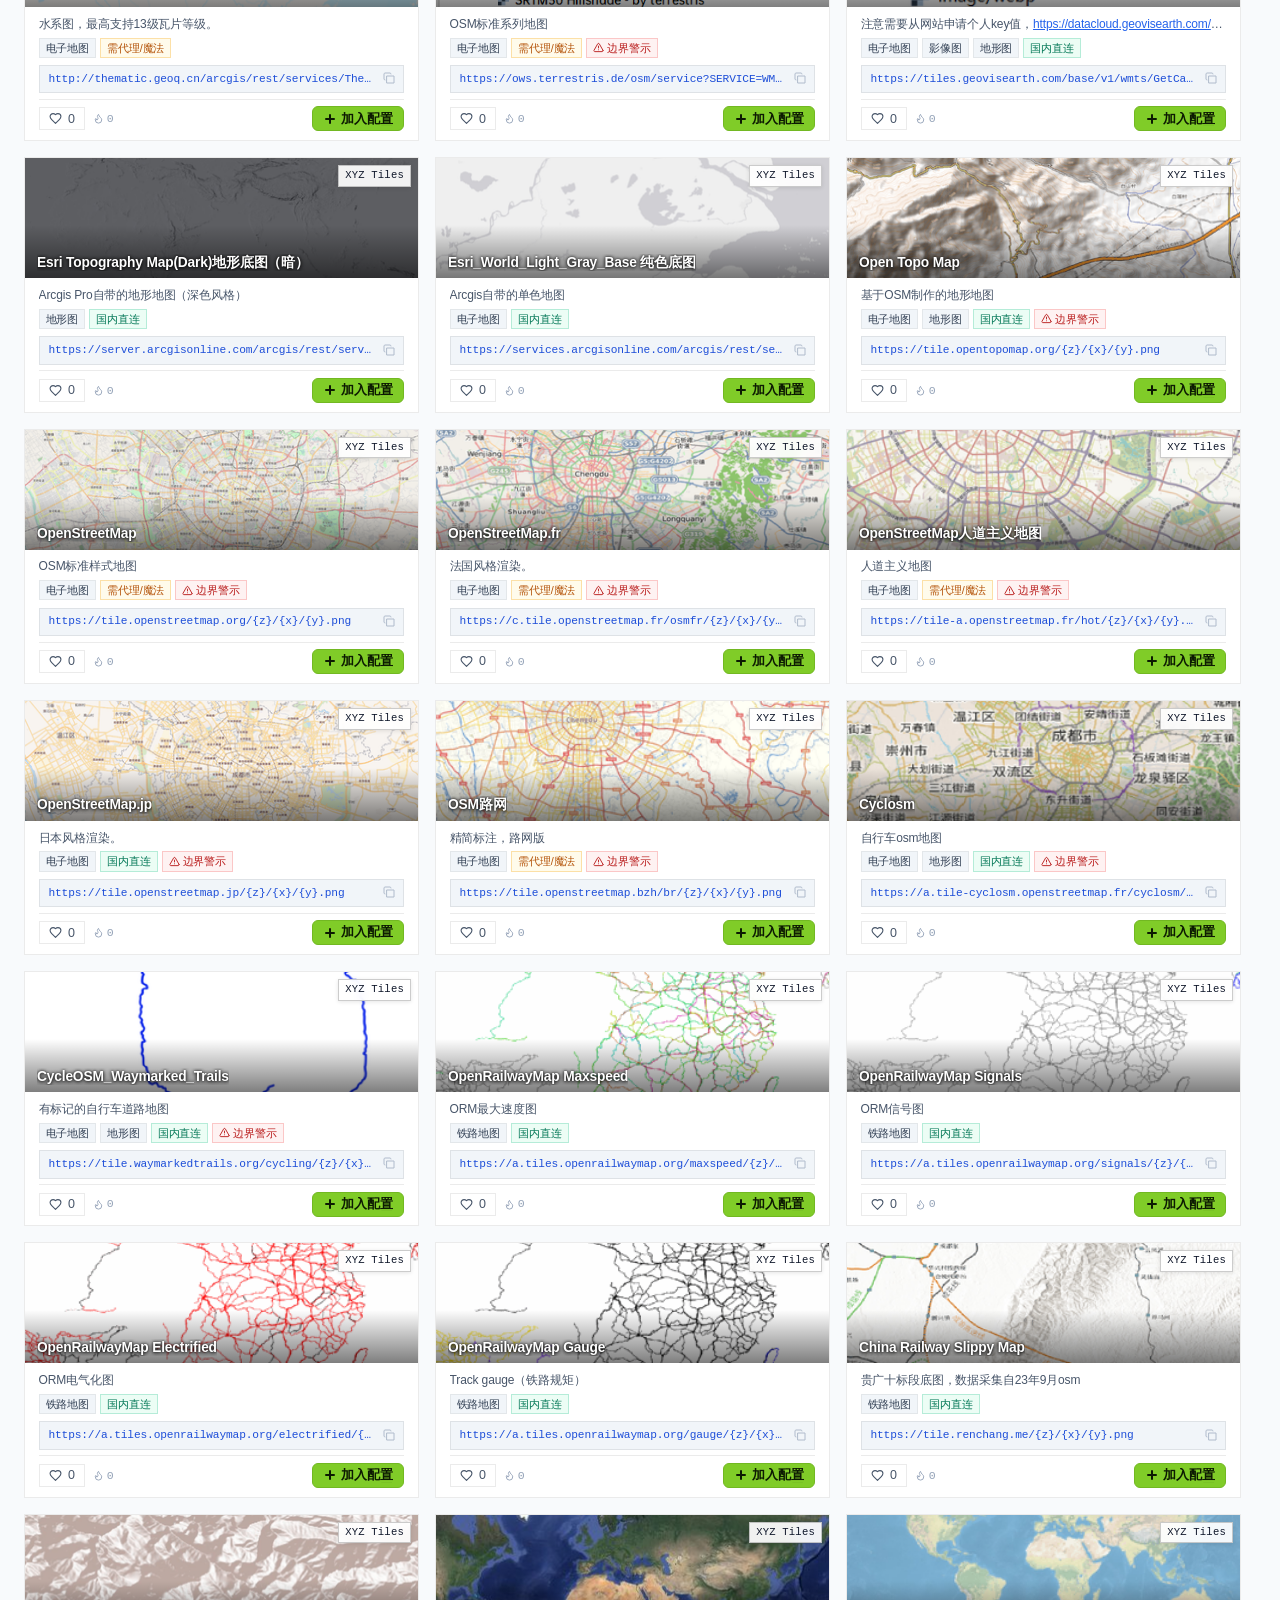
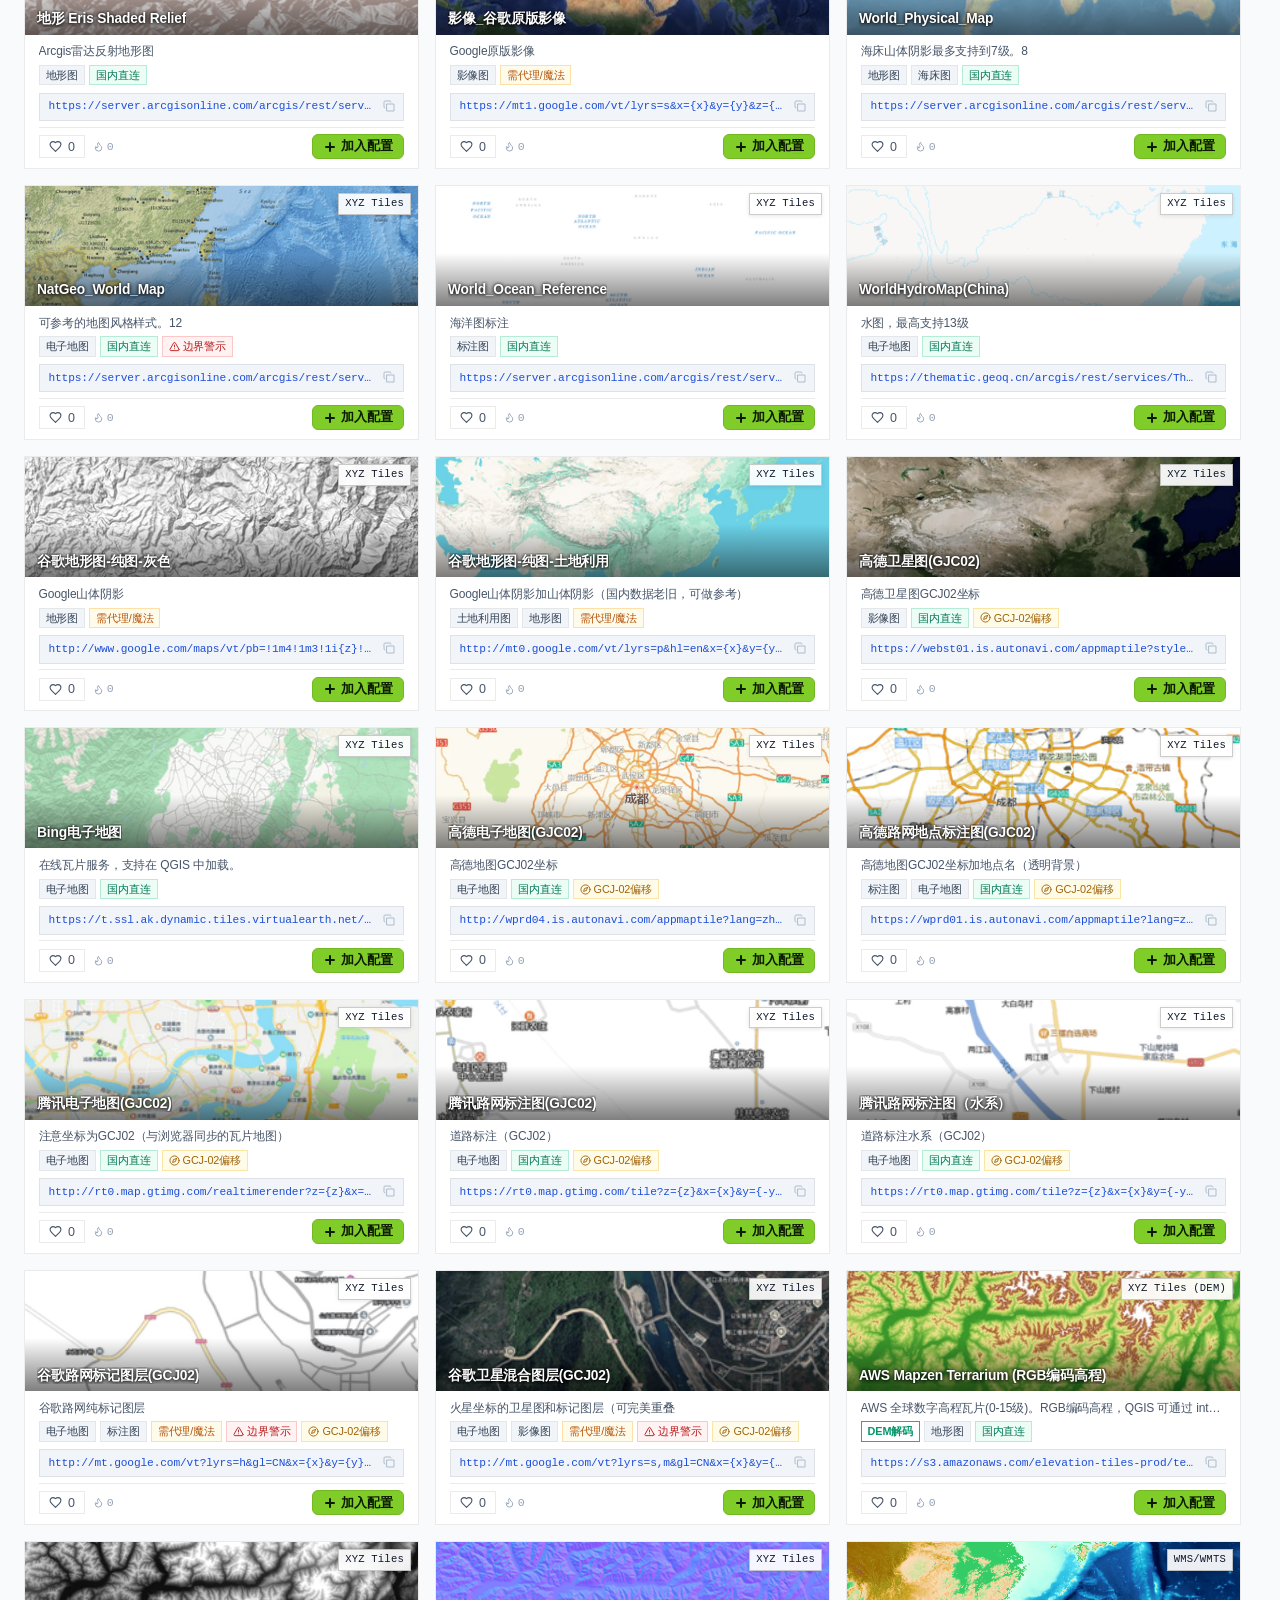
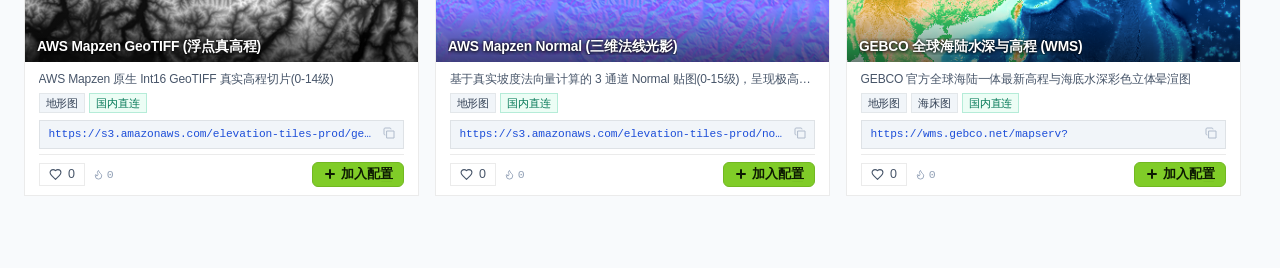
==== commit 72473838: "feat(ui): add add-to-cart morph animation and floating cart corner badge with demos" ====
--- a/index.html
+++ b/index.html
@@ -630,7 +630,19 @@
           </div>
 
           <!-- 悬浮在地图右下角的加入配置单按钮 -->
-          <button type="button" id="preview-add-cart-btn" class="add-cart-btn">+ 加入配置单</button>
+          <button type="button" id="preview-add-cart-btn" class="add-cart-btn" title="加入底图配置单" aria-label="加入底图配置单">
+            <span class="btn-morph-icon">
+              <span class="morph-line line-h"></span>
+              <span class="morph-line line-v"></span>
+            </span>
+            <span class="btn-text-roller">
+              <span class="btn-text-inner">
+                <span class="text-slot"><span class="btn-text-full">加入配置单</span></span>
+                <span class="text-slot"><span class="btn-text-full">已在配置单</span></span>
+                <span class="text-slot"><span class="btn-text-full">取消</span></span>
+              </span>
+            </span>
+          </button>
         </div>
 
         <!-- 元数据折叠栏：URL 与图层说明默认收起，点击标题展开 -->
--- a/style.css
+++ b/style.css
@@ -324,6 +324,7 @@
   gap: 0.35rem;
   white-space: nowrap !important;
   transition: all 0.15s ease;
+  position: relative; /* 允许角标在右上角绝对悬浮定位 */
 }
 
 .theme-toggle-btn:hover, .cart-toggle-btn:hover, .view-toggle-btn:hover {
@@ -331,14 +332,43 @@
   border-color: var(--border-hover);
 }
 
+/* 方案 2：右上角悬浮小徽标 (Floating Corner Badge) */
 .cart-badge {
-  background: var(--accent-lime);
-  color: var(--accent-lime-fg);
-  font-size: 0.75rem;
+  position: absolute;
+  top: -6px;
+  right: -7px;
+  background: var(--accent-red, #ef4444);
+  color: #ffffff;
+  font-size: 0.68rem;
   font-weight: 700;
-  padding: 1px 7px;
-  border-radius: 0px;
-  font-family: var(--font-mono);
+  min-width: 17px;
+  height: 17px;
+  padding: 0 4.5px;
+  border-radius: 9999px; /* 全圆角药丸胶囊 */
+  display: inline-flex;
+  align-items: center;
+  justify-content: center;
+  font-variant-numeric: tabular-nums;
+  border: 2px solid var(--bg-card, #ffffff); /* 边框隔离带，自动契合卡片/头部背景 */
+  box-shadow: 0 2px 6px rgba(239, 68, 68, 0.42);
+  line-height: 1;
+  pointer-events: none;
+  z-index: 10;
+  transition: transform 0.2s cubic-bezier(0.34, 1.56, 0.64, 1), opacity 0.2s ease;
+}
+
+/* 暗色主题下的隔离边框与微光 */
+html[data-theme="dark"] .cart-badge {
+  border-color: var(--bg-card, #121622);
+  box-shadow: 0 2px 8px rgba(239, 68, 68, 0.55);
+}
+
+/* 购物车为空时自动隐藏或收缩，避免出现突兀的 0 徽标 */
+.cart-badge.badge-hidden,
+.cart-badge:empty {
+  opacity: 0;
+  transform: scale(0.6);
+  pointer-events: none;
 }
 
 /* Main Container */
@@ -597,19 +627,19 @@
   width: auto;
   max-width: calc(100% - 210px);
   z-index: 90;
-  border-radius: 0px;
-  border: 1px solid rgba(255, 255, 255, 0.12);
-  background: rgba(15, 23, 42, 0.20);
-  backdrop-filter: blur(12px);
-  -webkit-backdrop-filter: blur(12px);
-  box-shadow: 0 8px 30px rgba(0, 0, 0, 0.35);
+  border-radius: 6px;
+  border: 1px solid rgba(239, 68, 68, 0.35);
+  background: rgba(18, 22, 34, 0.96);
+  backdrop-filter: blur(16px);
+  -webkit-backdrop-filter: blur(16px);
+  box-shadow: 0 10px 32px rgba(0, 0, 0, 0.65), 0 0 0 1px rgba(239, 68, 68, 0.12);
   transition: opacity 0.22s cubic-bezier(0.16, 1, 0.3, 1), transform 0.22s cubic-bezier(0.16, 1, 0.3, 1);
 }
 
 [data-theme="light"] .bottom-floating-banner {
-  background: rgba(255, 255, 255, 0.20);
-  border-color: rgba(0, 0, 0, 0.1);
-  box-shadow: 0 8px 25px rgba(0, 0, 0, 0.06);
+  background: rgba(255, 255, 255, 0.96);
+  border-color: rgba(239, 68, 68, 0.28);
+  box-shadow: 0 8px 30px rgba(0, 0, 0, 0.1), 0 0 0 1px rgba(239, 68, 68, 0.08);
 }
 
 .bottom-banner-content {
@@ -617,16 +647,16 @@
   align-items: center;
   justify-content: space-between;
   gap: 1.25rem;
-  padding: 0.45rem 1rem;
-  font-size: 0.76rem;
-  line-height: 1.4;
-  color: var(--text-muted);
+  padding: 0.5rem 1rem;
+  font-size: 0.78rem;
+  line-height: 1.45;
+  color: var(--text-main);
 }
 
 .bottom-banner-left {
   display: flex;
   align-items: center;
-  gap: 0.4rem;
+  gap: 0.45rem;
   flex: 1;
   min-width: 0;
 }
@@ -640,13 +670,18 @@
 }
 
 .bottom-banner-strong {
-  color: var(--text-main);
+  color: var(--banner-text, #fca5a5);
   font-weight: 600;
   flex-shrink: 0;
+  letter-spacing: 0.02em;
+}
+
+[data-theme="light"] .bottom-banner-strong {
+  color: var(--banner-text, #b91c1c);
 }
 
 .bottom-banner-desc {
-  color: var(--text-muted);
+  color: var(--text-main);
   overflow: hidden;
   text-overflow: ellipsis;
   white-space: nowrap;
@@ -661,7 +696,7 @@
 
 .bottom-banner-check {
   font-size: 0.74rem;
-  color: var(--text-dim);
+  color: var(--text-muted);
 }
 
 .bottom-banner-check strong {
@@ -673,10 +708,10 @@
 .bottom-banner-close {
   background: transparent;
   border: 1px solid transparent;
-  color: var(--text-dim);
+  color: var(--text-muted);
   cursor: pointer;
   padding: 2px 6px;
-  border-radius: 0px;
+  border-radius: 4px;
   font-size: 0.8rem;
   line-height: 1;
   transition: all 0.15s;
@@ -1357,31 +1392,34 @@
     right: 12px;
     width: calc(100% - 24px);
     max-width: none;
-    border-radius: 4px;
+    border-radius: 6px;
     z-index: 1000;
-    box-shadow: 0 10px 30px rgba(0, 0, 0, 0.5);
+    box-shadow: 0 12px 36px rgba(0, 0, 0, 0.7), 0 0 0 1px rgba(239, 68, 68, 0.18);
   }
   .bottom-banner-content {
     flex-direction: column;
     align-items: flex-start;
-    gap: 0.5rem;
-    padding: 0.75rem 0.9rem;
+    gap: 0.55rem;
+    padding: 0.75rem 0.95rem;
   }
   .bottom-banner-left {
     width: 100%;
     align-items: flex-start;
+  }
+  .bottom-banner-icon {
+    margin-top: 2px;
   }
   .bottom-banner-desc {
     white-space: normal !important;
     word-break: break-all;
     line-height: 1.45;
-    font-size: 0.74rem;
+    font-size: 0.75rem;
   }
   .bottom-banner-right {
     width: 100%;
     justify-content: space-between;
     border-top: 1px solid var(--border-subtle);
-    padding-top: 0.4rem;
+    padding-top: 0.45rem;
   }
 
   /* ============================================================
@@ -2901,15 +2939,19 @@
   background: var(--accent-lime);
   color: var(--accent-lime-fg);
   border: 1px solid var(--accent-lime-hover);
-  padding: 0.26rem 0.7rem;
+  padding: 0.26rem 0.68rem;
   border-radius: 6px;
   font-size: 0.8rem;
   font-weight: 600;
   cursor: pointer;
-  transition: all 0.15s;
-  display: flex;
-  align-items: center;
-  gap: 0.3rem;
+  transition: background 0.22s ease, border-color 0.22s ease, color 0.22s ease, box-shadow 0.22s ease, transform 0.15s ease;
+  display: inline-flex;
+  align-items: center;
+  gap: 0.35rem;
+  user-select: none;
+  overflow: hidden;
+  position: relative;
+  white-space: nowrap;
 }
 
 .add-cart-btn:hover {
@@ -2917,10 +2959,116 @@
   border-color: var(--accent-lime-hover);
 }
 
+/* 按钮内部 Morphing 图标容器 */
+.btn-morph-icon {
+  width: 12px;
+  height: 12px;
+  position: relative;
+  display: inline-flex;
+  align-items: center;
+  justify-content: center;
+  flex-shrink: 0;
+  transition: transform 0.3s cubic-bezier(0.34, 1.56, 0.64, 1);
+}
+
+.btn-morph-icon .morph-line {
+  position: absolute;
+  background-color: currentColor;
+  border-radius: 2px;
+  transition: all 0.28s cubic-bezier(0.34, 1.56, 0.64, 1);
+}
+
+/* 未选状态（+）：水平横线与垂直竖线交叉 */
+.add-cart-btn:not(.added) .btn-morph-icon .line-h {
+  width: 10px;
+  height: 2px;
+  transform: rotate(0deg);
+}
+.add-cart-btn:not(.added) .btn-morph-icon .line-v {
+  width: 2px;
+  height: 10px;
+  transform: rotate(0deg);
+}
+
+/* 已选状态（.added）：明确的高辨识度成功选入态（浅绿微透背景 + 细边框） */
 .add-cart-btn.added {
-  background: var(--bg-input);
-  color: var(--text-dim);
-  border: 1px solid var(--border-subtle);
+  background: var(--accent-lime-subtle, rgba(128, 204, 40, 0.12));
+  color: var(--accent-lime-hover, #629b26);
+  border: 1px solid var(--accent-lime-border, rgba(128, 204, 40, 0.4));
+  box-shadow: none;
+}
+
+html[data-theme="dark"] .add-cart-btn.added {
+  color: var(--accent-lime, #80cc28);
+}
+
+/* 已选状态下线条 Morph 弯折为对勾（✓） */
+.add-cart-btn.added .btn-morph-icon .line-h {
+  width: 9px;
+  height: 2px;
+  transform: translate(2px, 1.5px) rotate(-45deg);
+}
+.add-cart-btn.added .btn-morph-icon .line-v {
+  width: 5px;
+  height: 2px;
+  transform: translate(-2.5px, 3px) rotate(45deg);
+}
+
+/* 已选状态下鼠标 Hover：顺滑旋转并重构成叉号（✕ 取消） */
+@media (hover: hover) {
+  .add-cart-btn.added:hover {
+    background: rgba(239, 68, 68, 0.12);
+    border-color: rgba(239, 68, 68, 0.38);
+    color: var(--accent-red, #dc2626);
+  }
+
+  .add-cart-btn.added:hover .btn-morph-icon {
+    transform: rotate(180deg);
+  }
+  .add-cart-btn.added:hover .btn-morph-icon .line-h {
+    width: 9px;
+    height: 2px;
+    transform: translate(0, 0) rotate(45deg);
+  }
+  .add-cart-btn.added:hover .btn-morph-icon .line-v {
+    width: 9px;
+    height: 2px;
+    transform: translate(0, 0) rotate(-45deg);
+  }
+}
+
+/* 文字滚轴淡入淡出（上下平滑滚动切换文案） */
+.btn-text-roller {
+  position: relative;
+  height: 1.15em;
+  line-height: 1.15em;
+  overflow: hidden;
+  display: inline-flex;
+}
+
+.btn-text-inner {
+  display: flex;
+  flex-direction: column;
+  transition: transform 0.28s cubic-bezier(0.4, 0, 0.2, 1);
+}
+
+.btn-text-inner .text-slot {
+  height: 1.15em;
+  line-height: 1.15em;
+  white-space: nowrap;
+}
+
+/* 文案滚动位置映射 */
+.add-cart-btn:not(.added) .btn-text-inner {
+  transform: translateY(0); /* 显示 "+ 加入" */
+}
+.add-cart-btn.added .btn-text-inner {
+  transform: translateY(-1.15em); /* 显示 "✓ 已选" */
+}
+@media (hover: hover) {
+  .add-cart-btn.added:hover .btn-text-inner {
+    transform: translateY(-2.3em); /* 鼠标移上去滚动显示 "✕ 取消" */
+  }
 }
 
 /* Table View Mode */
@@ -4873,8 +5021,12 @@
     flex-shrink: 0 !important;
   }
   .cart-badge {
-    padding: 1px 5px !important;
-    font-size: 0.7rem !important;
+    top: -5px !important;
+    right: -6px !important;
+    min-width: 15px !important;
+    height: 15px !important;
+    font-size: 0.62rem !important;
+    padding: 0 3.5px !important;
   }
 
   /* 页面边距微调防紧绷与上下对称留白 */
@@ -5233,8 +5385,12 @@
     gap: 0.2rem !important;
   }
   .cart-badge {
-    padding: 1px 4px !important;
-    font-size: 0.65rem !important;
+    top: -5px !important;
+    right: -5px !important;
+    min-width: 14px !important;
+    height: 14px !important;
+    font-size: 0.58rem !important;
+    padding: 0 3px !important;
   }
   .main-layout {
     padding-top: var(--mobile-toolbar-gap, 0.4rem) !important;
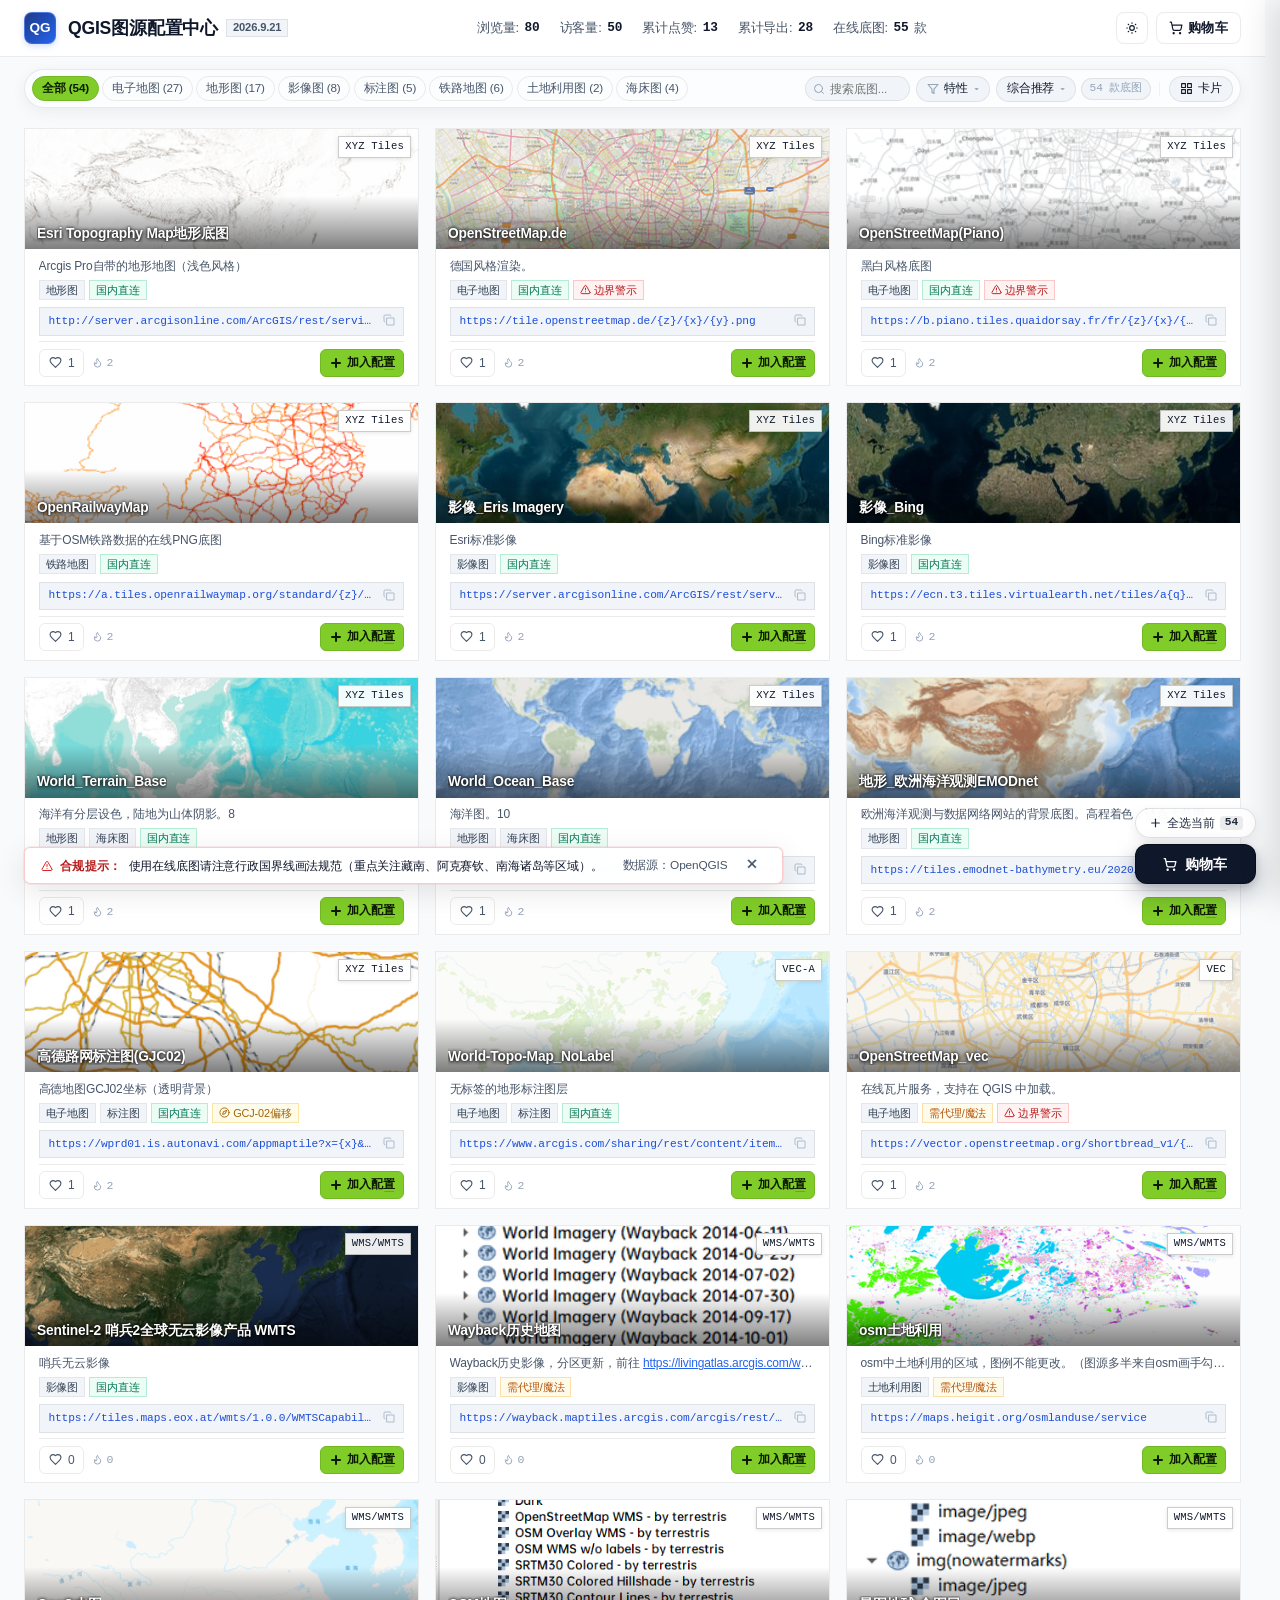
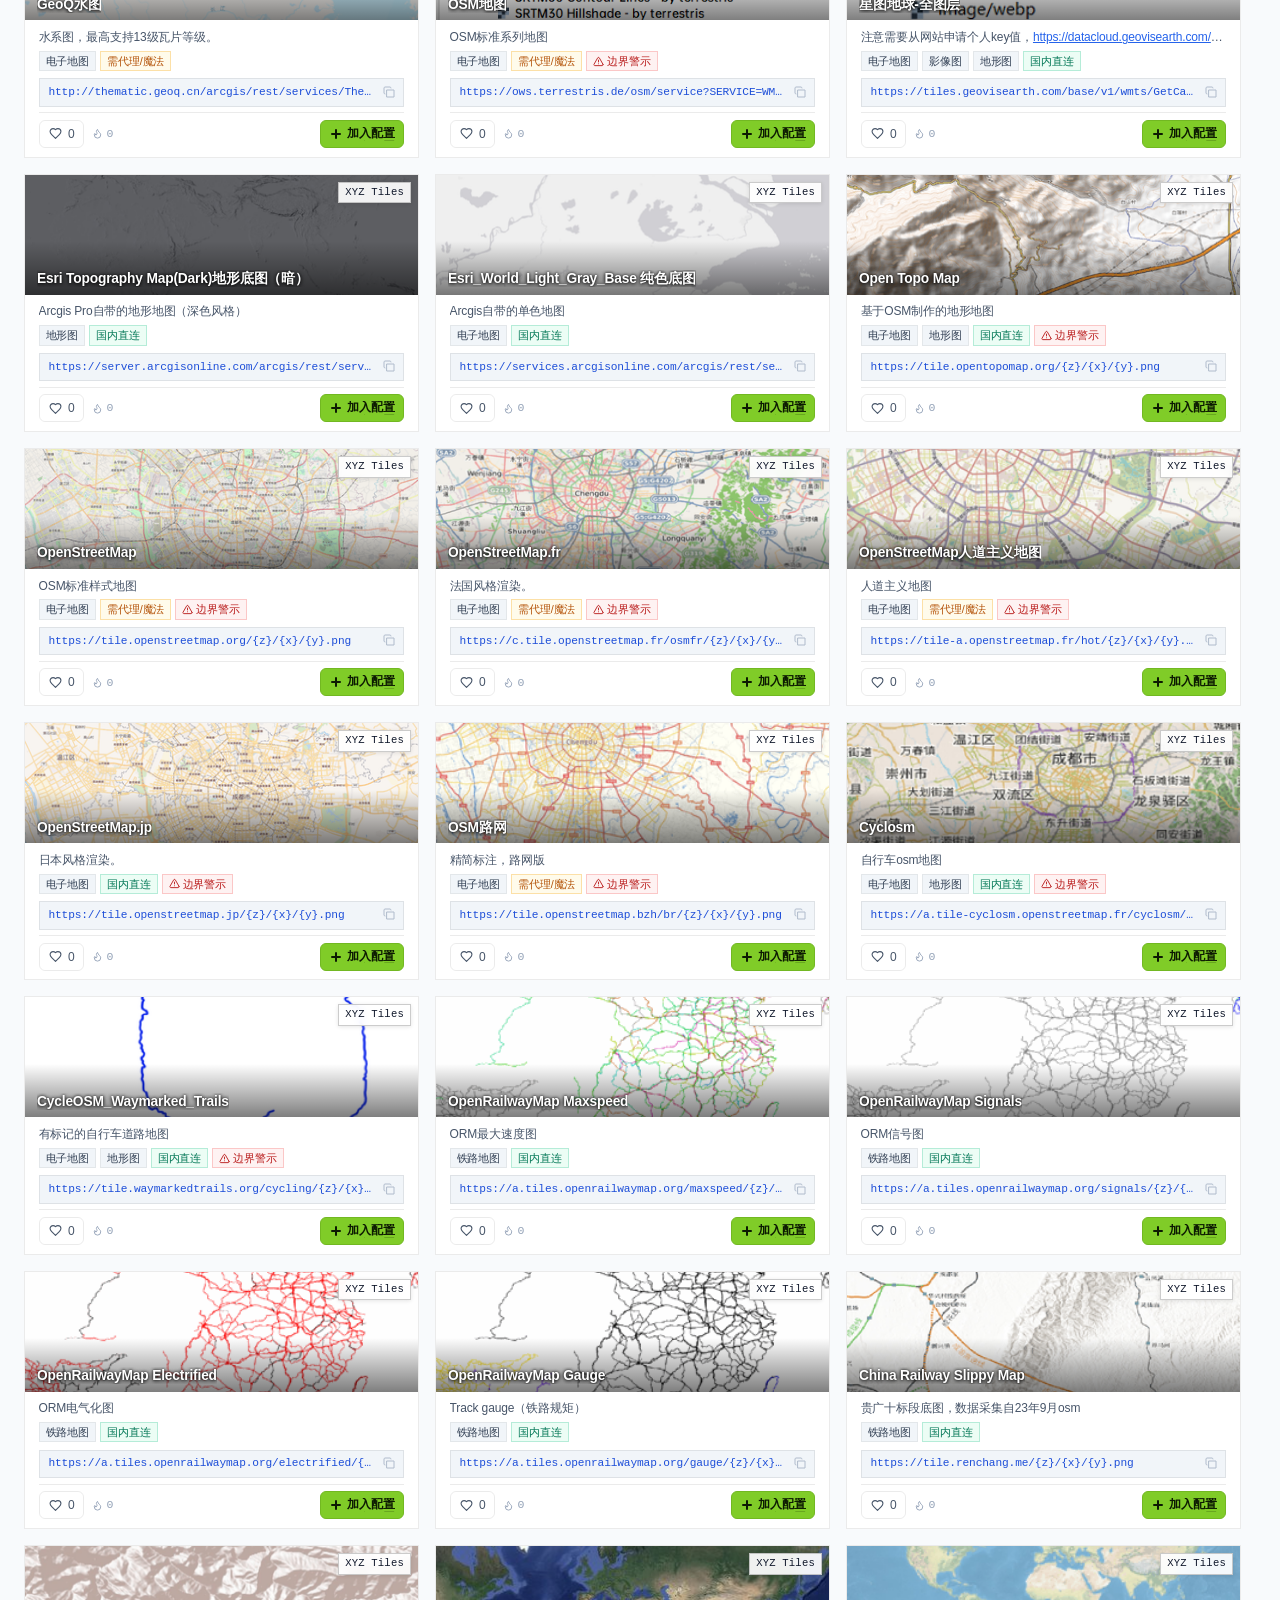
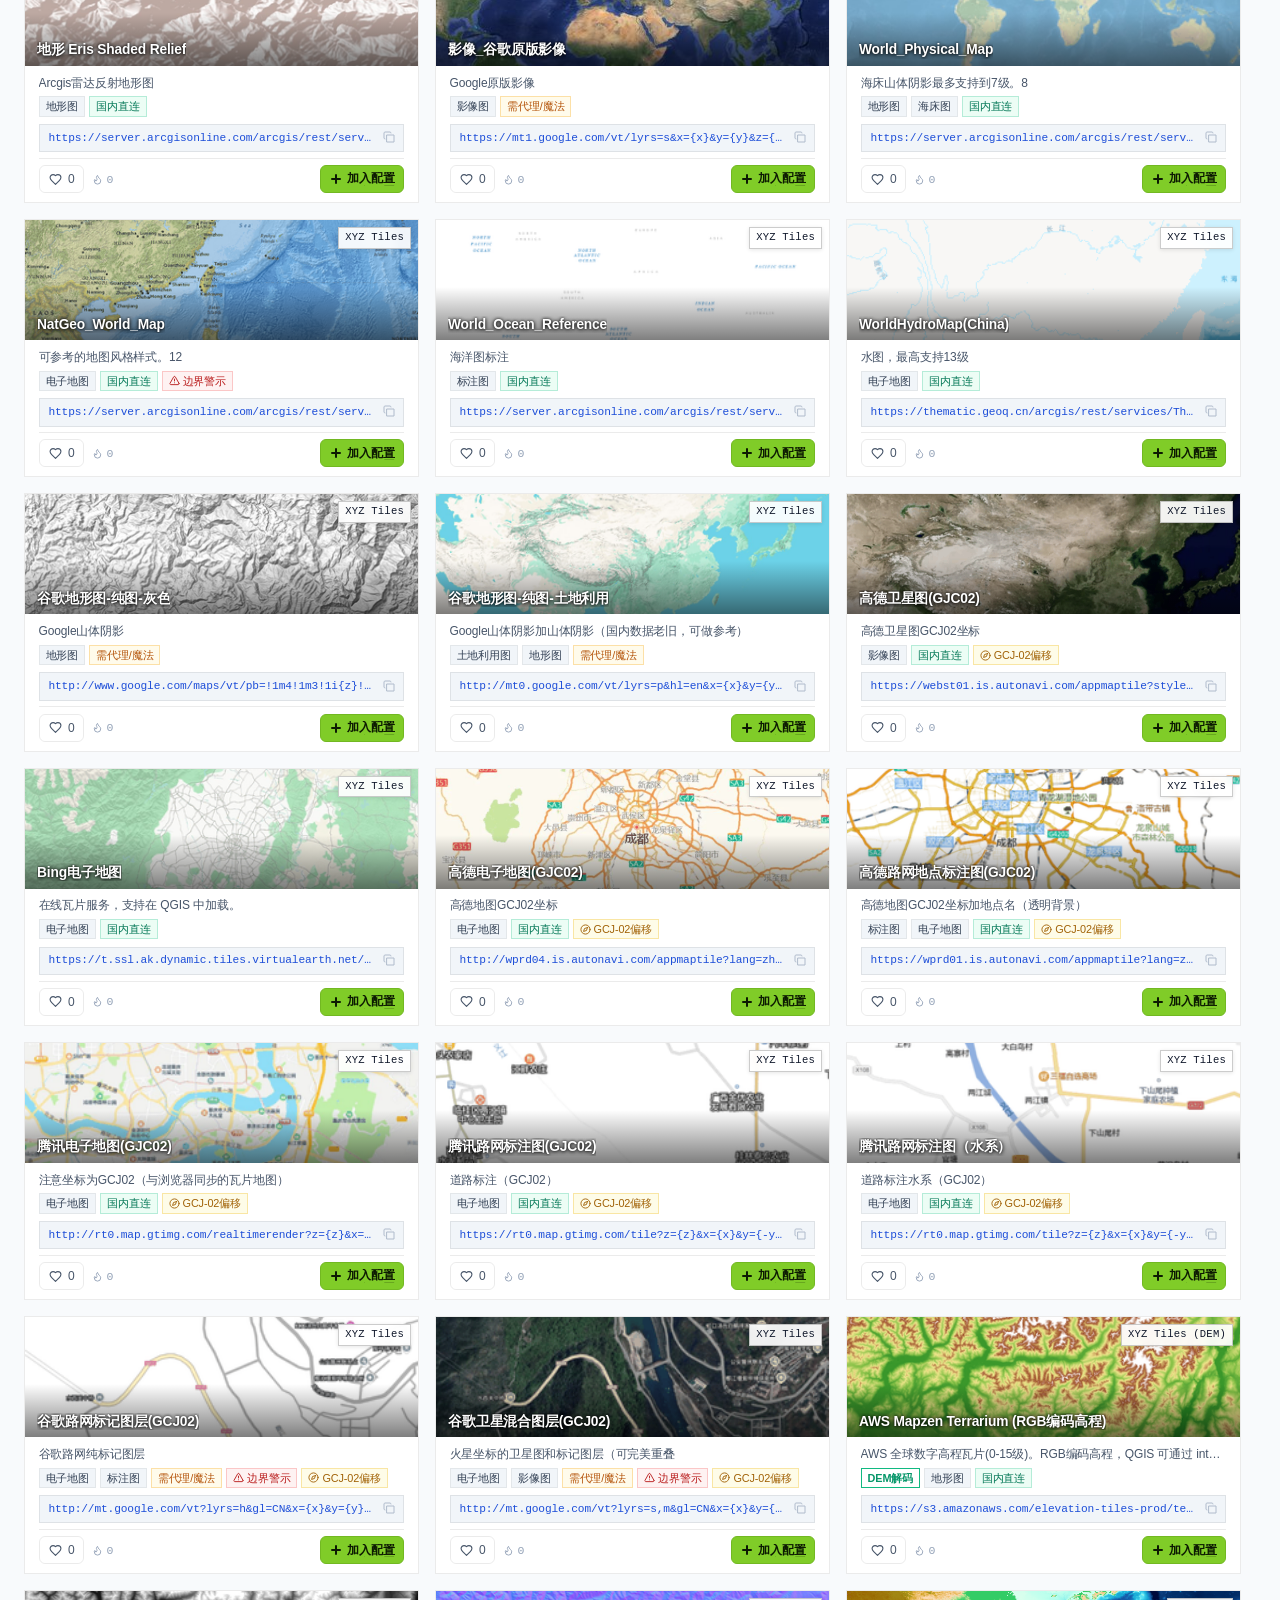
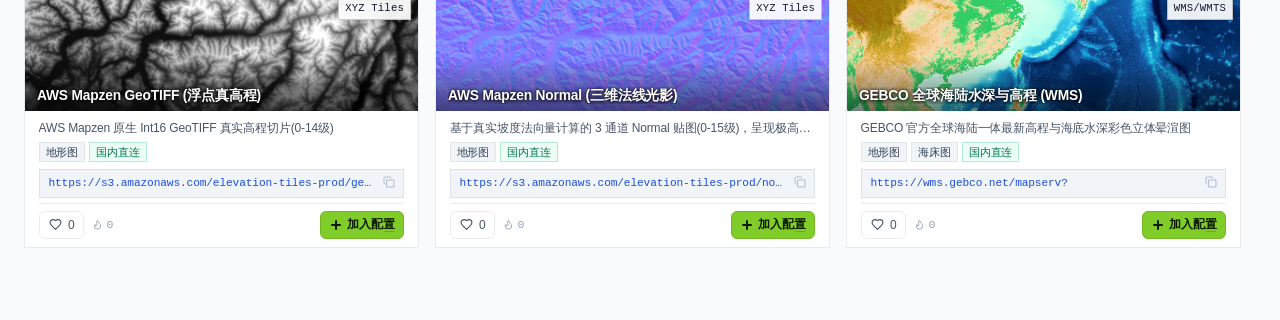
==== commit 90e1caf5: "feat(ui): optimize mobile preview toolbar, align FAB icon center, and polish bottom sheet drawer" ====
--- a/index.html
+++ b/index.html
@@ -14,7 +14,7 @@
   <link rel="stylesheet" href="https://unpkg.com/leaflet@1.9.4/dist/leaflet.css" integrity="sha256-p4NxAoJBhIIN+hmNHrzRCf9tD/miZyoHS5obTRR9BMY=" crossorigin=""/>
   <!-- MapLibre GL CSS for Vector Tiles Preview (MVT) -->
   <link rel="stylesheet" href="https://unpkg.com/maplibre-gl@4.7.1/dist/maplibre-gl.css" onerror="this.onerror=null;this.href='https://cdn.jsdelivr.net/npm/maplibre-gl@4.7.1/dist/maplibre-gl.css'"/>
-  <link rel="stylesheet" href="./style.css?v=9.41">
+  <link rel="stylesheet" href="./style.css?v=9.42">
 </head>
 <body>
   <!-- 液态玻璃波纹动效与卡片波前联动容器 -->
@@ -389,9 +389,12 @@
   <!-- 购物车抽屉 (Cart Drawer) -->
   <div class="cart-drawer-backdrop" id="cart-backdrop"></div>
   <aside class="cart-drawer" id="cart-drawer">
+    <div class="drawer-drag-handle" aria-hidden="true"></div>
     <div class="drawer-header">
       <div class="drawer-title">已选底图配置单</div>
-      <button class="close-btn" id="close-cart-btn">✕</button>
+      <button class="close-btn" id="close-cart-btn" aria-label="关闭已选配置单" title="关闭">
+        <svg width="13" height="13" viewBox="0 0 24 24" fill="none" stroke="currentColor" stroke-width="2.2" stroke-linecap="round" stroke-linejoin="round" aria-hidden="true"><line x1="18" y1="6" x2="6" y2="18"/><line x1="6" y1="6" x2="18" y2="18"/></svg>
+      </button>
     </div>
 
     <!-- 预设快速勾选 -->
@@ -484,13 +487,13 @@
       </div>
 
       <div class="preview-modal-body">
-        <!-- 交互式地图主视口工具栏 -->
+        <!-- 交互式地图主视口工具栏 (极简状态符号 + 协议代码) -->
         <div class="preview-map-toolbar">
-          <div class="preview-map-toolbar-left" style="display: flex; align-items: center; gap: 0.5rem;">
-            <span id="preview-map-status" class="map-status-pill">
-              <span class="status-dot"></span>在线底图调用中
+          <div class="preview-map-toolbar-left" style="display: flex; align-items: center; gap: 0.45rem;">
+            <span id="preview-map-status" class="map-status-pill" title="在线底图状态">
+              <span class="status-dot"></span>
             </span>
-            <span style="color: var(--text-dim);">接入协议:</span> <strong id="preview-meta-format" style="color: var(--text-main); font-family:var(--font-mono);">-</strong>
+            <strong id="preview-meta-format" class="preview-meta-format-badge" style="color: var(--text-main); font-family:var(--font-mono);">-</strong>
             <div id="preview-token-wrap" style="display: none; align-items: center; gap: 0.35rem; margin-left: 0.4rem;">
               <span style="color: var(--accent-amber); font-size: 0.75rem; font-weight: 500;">Token:</span>
               <input type="text" id="preview-token-input" placeholder="输入个人 Token 实时出图" style="font-size: 0.72rem; padding: 2px 6px; background: var(--bg-input); color: var(--text-main); border: 1px solid var(--border-subtle); border-radius: 2px; width: 170px;" />
@@ -524,7 +527,7 @@
                     <circle cx="12" cy="12" r="10"/><line x1="22" y1="12" x2="18" y2="12"/><line x1="6" y1="12" x2="2" y2="12"/><line x1="12" y1="6" x2="12" y2="2"/><line x1="12" y1="22" x2="12" y2="18"/>
                   </svg>
                 </span>
-                中国视野
+                <span class="btn-map-control-text">中国视野</span>
               </button>
               <button type="button" class="btn-map-control" id="btn-reset-world-view" onclick="resetToWorldView()" title="切换至全球视野">
                 <span class="svg-icon">
@@ -532,7 +535,7 @@
                     <circle cx="12" cy="12" r="10"/><path d="M12 2a15.3 15.3 0 0 1 4 10 15.3 15.3 0 0 1-4 10 15.3 15.3 0 0 1-4-10 15.3 15.3 0 0 1 4-10z"/><path d="M2 12h20"/>
                   </svg>
                 </span>
-                全球视野
+                <span class="btn-map-control-text">全球视野</span>
               </button>
               <button type="button" class="btn-map-control" id="btn-fullscreen-preview" onclick="togglePreviewFullscreen()" title="全屏查看地图（更大视野，Esc 或再点一次退出）">
                 <span class="svg-icon">
@@ -540,7 +543,7 @@
                     <path d="M8 3H5a2 2 0 0 0-2 2v3m18 0V5a2 2 0 0 0-2-2h-3m0 18h3a2 2 0 0 0 2-2v-3M3 16v3a2 2 0 0 0 2 2h3"/>
                   </svg>
                 </span>
-                <span id="fullscreen-btn-text">全屏</span>
+                <span class="btn-map-control-text" id="fullscreen-btn-text">全屏</span>
               </button>
             </div>
           </div>
@@ -637,9 +640,9 @@
             </span>
             <span class="btn-text-roller">
               <span class="btn-text-inner">
-                <span class="text-slot"><span class="btn-text-full">加入配置单</span></span>
-                <span class="text-slot"><span class="btn-text-full">已在配置单</span></span>
-                <span class="text-slot"><span class="btn-text-full">取消</span></span>
+                <span class="text-slot"><span class="btn-text-full">加入配置单</span><span class="btn-text-short">加入</span></span>
+                <span class="text-slot"><span class="btn-text-full">已在配置单</span><span class="btn-text-short">已选</span></span>
+                <span class="text-slot"><span class="btn-text-full">取消</span><span class="btn-text-short">取消</span></span>
               </span>
             </span>
           </button>
@@ -740,7 +743,7 @@
   <script src="./lottie.min.js"></script>
   <!-- Mraph 矢量极坐标变形与交互增强引擎 -->
   <script src="./mraph.js"></script>
-  <script src="./app.js?v=11.46"></script>
+  <script src="./app.js?v=11.47"></script>
   <script>
     window.addEventListener('load', () => {
       setTimeout(() => {
--- a/style.css
+++ b/style.css
@@ -141,6 +141,72 @@
   --radius-lg: 0px;
   --font-sans: -apple-system, BlinkMacSystemFont, "Segoe UI", Roboto, "PingFang SC", "Hiragino Sans GB", "Microsoft YaHei", sans-serif;
   --font-mono: "JetBrains Mono", Menlo, Monaco, Consolas, "Courier New", monospace;
+
+  /* ==========================================================================
+     Design Tokens: Unified Button & Dimension System (两轴正交系统)
+     ========================================================================== */
+  --btn-h-sm: 28px;
+  --btn-h-md: 32px;
+  --btn-h-lg: 40px;
+
+  --btn-px-sm: 0.55rem;
+  --btn-px-md: 0.75rem;
+  --btn-px-lg: 1.15rem;
+
+  --btn-font-sm: 0.75rem;
+  --btn-font-md: 0.82rem;
+  --btn-font-lg: 0.90rem;
+
+  --btn-radius-sm: 6px;
+  --btn-radius-md: 8px;
+  --btn-radius-lg: 12px;
+  --btn-radius-pill: 9999px;
+
+  --btn-transition: all 0.18s cubic-bezier(0.16, 1, 0.3, 1);
+}
+
+/* 按钮通用基类与尺寸轴正交类 */
+.btn-base {
+  box-sizing: border-box !important;
+  display: inline-flex !important;
+  align-items: center !important;
+  justify-content: center !important;
+  font-family: inherit;
+  font-weight: 500;
+  line-height: 1;
+  text-decoration: none;
+  cursor: pointer;
+  user-select: none;
+  white-space: nowrap;
+  vertical-align: middle;
+  border: 1px solid transparent;
+  transition: var(--btn-transition);
+  position: relative;
+}
+
+/* 尺寸规格类 (强制高度锁定与等高基准) */
+.btn-sm { height: var(--btn-h-sm) !important; padding: 0 var(--btn-px-sm) !important; font-size: var(--btn-font-sm) !important; border-radius: var(--btn-radius-sm) !important; }
+.btn-md { height: var(--btn-h-md) !important; padding: 0 var(--btn-px-md) !important; font-size: var(--btn-font-md) !important; border-radius: var(--btn-radius-md) !important; }
+.btn-lg { height: var(--btn-h-lg) !important; padding: 0 var(--btn-px-lg) !important; font-size: var(--btn-font-lg) !important; border-radius: var(--btn-radius-lg) !important; }
+
+/* 工业级 Icon-Only 绝对 1:1 正方形法则 */
+.btn-icon.btn-sm { width: var(--btn-h-sm) !important; padding: 0 !important; }
+.btn-icon.btn-md { width: var(--btn-h-md) !important; padding: 0 !important; }
+.btn-icon.btn-lg { width: var(--btn-h-lg) !important; padding: 0 !important; }
+
+/* 移动端 44px 隐形触控热区扩展 (人机工学分离) */
+@media (pointer: coarse) {
+  .btn-base::after {
+    content: '';
+    position: absolute;
+    top: 50%;
+    left: 50%;
+    transform: translate(-50%, -50%);
+    min-width: 44px;
+    min-height: 44px;
+    width: 100%;
+    height: 100%;
+  }
 }
 
 html {
@@ -313,9 +379,10 @@
   background: var(--bg-card);
   border: 1px solid var(--border-subtle);
   color: var(--text-main);
-  padding: 0.42rem 0.65rem;
-  border-radius: 6px;
-  font-size: 0.85rem;
+  height: var(--btn-h-md, 32px) !important;
+  box-sizing: border-box !important;
+  border-radius: var(--btn-radius-md, 8px);
+  font-size: var(--btn-font-md, 0.82rem);
   cursor: pointer;
   display: inline-flex !important;
   flex-direction: row !important;
@@ -323,8 +390,19 @@
   justify-content: center !important;
   gap: 0.35rem;
   white-space: nowrap !important;
-  transition: all 0.15s ease;
+  transition: var(--btn-transition, all 0.15s ease);
   position: relative; /* 允许角标在右上角绝对悬浮定位 */
+}
+
+/* 纯图标按钮执行绝对 1:1 正方形法则 (32px × 32px) */
+.theme-toggle-btn, .view-toggle-btn {
+  width: var(--btn-h-md, 32px) !important;
+  height: var(--btn-h-md, 32px) !important;
+  padding: 0 !important;
+}
+
+.cart-toggle-btn {
+  padding: 0 var(--btn-px-md, 0.75rem) !important;
 }
 
 .theme-toggle-btn:hover, .cart-toggle-btn:hover, .view-toggle-btn:hover {
@@ -380,7 +458,7 @@
   flex: 1;
 }
 
-/* Floating Cart Dock & Draggable Enhancements */
+/* Floating Cart Dock & Draggable Enhancements (曜石黑极简控制坞体系) */
 .floating-cart-container {
   position: fixed;
   bottom: calc(16px + env(safe-area-inset-bottom, 0px));
@@ -393,50 +471,75 @@
   display: flex;
   flex-direction: column;
   align-items: stretch;
-  gap: 4px;
-}
-
-/* 全选当前结果辅助按钮（圆角矩形 + 90% 不透明度 + 毛玻璃效果 + 高对比度清晰文字） */
+  gap: 6px;
+}
+
+/* 全选当前结果辅助按钮（曜石质感次级胶囊） */
 .floating-addall-btn {
-  display: flex;
-  align-items: center;
-  justify-content: center;
-  gap: 6px;
-  padding: 0.38rem 0.75rem;
-  background: rgba(22, 28, 42, 0.92);
+  display: inline-flex !important;
+  align-items: center !important;
+  justify-content: center !important;
+  gap: 5px;
+  height: 30px;
+  line-height: 1 !important;
+  padding: 0 0.75rem;
+  background: rgba(15, 23, 42, 0.85);
   backdrop-filter: blur(16px) saturate(180%);
   -webkit-backdrop-filter: blur(16px) saturate(180%);
-  border: 1px solid rgba(255, 255, 255, 0.14);
-  color: #f1f5f9;
+  border: 1px solid rgba(255, 255, 255, 0.12);
+  color: #e2e8f0;
   font-size: 0.75rem;
-  font-weight: 600;
+  font-weight: 500;
   cursor: pointer;
-  border-radius: 10px;
+  border-radius: var(--btn-radius-pill, 9999px);
   white-space: nowrap;
   opacity: 1;
-  transition: background 0.15s ease, border-color 0.15s ease, color 0.15s ease, box-shadow 0.15s ease;
-  box-shadow: 0 4px 12px rgba(0, 0, 0, 0.22);
+  transition: all 0.18s ease;
+  box-shadow: 0 4px 14px rgba(0, 0, 0, 0.18);
+}
+
+.floating-addall-btn .addall-icon {
+  display: inline-flex !important;
+  align-items: center !important;
+  justify-content: center !important;
+  width: 14px;
+  height: 14px;
+  line-height: 1 !important;
+  flex-shrink: 0;
+}
+
+.floating-addall-btn .addall-icon svg {
+  display: block !important;
+  width: 13px;
+  height: 13px;
+  margin: 0 !important;
+  transform: translateY(-0.5px); /* 字体基线与中文字体光学对齐补偿 */
+}
+
+.floating-addall-btn .addall-label {
+  display: inline-flex;
+  align-items: center;
+  line-height: 1 !important;
 }
 
 html[data-theme="light"] .floating-addall-btn {
-  background: rgba(255, 255, 255, 0.95);
-  border: 1px solid rgba(0, 0, 0, 0.12);
+  background: rgba(255, 255, 255, 0.92);
+  border: 1px solid rgba(15, 23, 42, 0.12);
+  color: #1e293b;
+  box-shadow: 0 4px 12px rgba(0, 0, 0, 0.08);
+}
+
+.floating-addall-btn:hover {
+  background: rgba(30, 41, 59, 0.95);
+  border-color: rgba(255, 255, 255, 0.22);
+  color: #ffffff;
+  transform: translateY(-1px);
+}
+
+html[data-theme="light"] .floating-addall-btn:hover {
+  background: #f1f5f9;
+  border-color: rgba(15, 23, 42, 0.22);
   color: #0f172a;
-  box-shadow: 0 3px 10px rgba(0, 0, 0, 0.06);
-}
-
-.floating-addall-btn:hover {
-  background: rgba(30, 38, 56, 0.96);
-  border-color: rgba(255, 255, 255, 0.28);
-  color: #ffffff;
-  box-shadow: 0 5px 14px rgba(0, 0, 0, 0.28);
-}
-
-html[data-theme="light"] .floating-addall-btn:hover {
-  background: #f8fafc;
-  border-color: rgba(0, 0, 0, 0.22);
-  color: #000000;
-  box-shadow: 0 4px 12px rgba(0, 0, 0, 0.09);
 }
 
 /* 有筛选条件时：温和微边框，坚决不加任何绿色扩散发光阴影，确保阴影深浅自然弱于主购物车按钮 */
@@ -540,46 +643,80 @@
   transform: translateY(20px) scale(0.9) !important;
 }
 
-/* 浮动购物车主按钮（明显的圆角矩形 + 90% 不透明度 + 毛玻璃磨砂效果） */
+/* 浮动购物车主按钮（曜石黑极简反色胶囊 Obsidian Deck - 保持精致圆角矩形 12px） */
 #floating-cart-btn {
   touch-action: none;
   cursor: grab;
   will-change: transform, left, top;
-  padding: 0.65rem 1.05rem;
-  border-radius: 12px !important;
-  background: rgba(19, 23, 34, 0.90) !important;
-  backdrop-filter: blur(16px) saturate(180%) !important;
-  -webkit-backdrop-filter: blur(16px) saturate(180%) !important;
-  border: 1px solid var(--accent-lime-border) !important;
-  box-shadow: 0 8px 24px rgba(0, 0, 0, 0.35) !important;
+  height: var(--btn-h-lg, 40px) !important;
+  box-sizing: border-box !important;
+  padding: 0 var(--btn-px-lg, 1.15rem) !important;
+  border-radius: 12px !important; /* 恒定保持现代精致圆角矩形 */
+  background: #0f172a !important; /* 曜石深墨黑 (反色高级质感) */
+  color: #ffffff !important;
+  border: 1px solid rgba(255, 255, 255, 0.18) !important;
+  box-shadow: 0 10px 28px rgba(0, 0, 0, 0.32), 0 2px 8px rgba(0, 0, 0, 0.2) !important;
   transition: transform 0.2s cubic-bezier(0.16, 1, 0.3, 1), box-shadow 0.2s ease, opacity 0.2s ease;
   display: inline-flex !important;
   align-items: center !important;
-  gap: 0.45rem !important;
-}
-
+  gap: 0.5rem !important;
+  position: relative !important;
+  overflow: visible !important; /* 严禁裁剪右上角突出的数字角标 */
+}
+
+/* 浅色模式下：保持曜石黑主胶囊，形成最鲜明的顶层悬浮 HUD 反色视觉权重 */
 html[data-theme="light"] #floating-cart-btn {
-  background: rgba(255, 255, 255, 0.90) !important;
-  border-color: rgba(22, 163, 74, 0.35) !important;
-  box-shadow: 0 8px 24px rgba(0, 0, 0, 0.12) !important;
+  background: #0f172a !important;
+  color: #ffffff !important;
+  border: 1px solid rgba(0, 0, 0, 0.4) !important;
+  box-shadow: 0 10px 25px rgba(15, 23, 42, 0.28), 0 3px 8px rgba(15, 23, 42, 0.15) !important;
+}
+
+/* 深色模式下：曜石微光钛金质感 */
+html[data-theme="dark"] #floating-cart-btn {
+  background: #182032 !important;
+  border: 1px solid rgba(255, 255, 255, 0.15) !important;
+  box-shadow: 0 12px 30px rgba(0, 0, 0, 0.5) !important;
+}
+
+#floating-cart-btn .floating-cart-icon svg,
+#floating-cart-btn .svg-icon svg {
+  stroke: #ffffff !important;
+  stroke-width: 2.2 !important;
 }
 
 #floating-cart-btn .floating-cart-text {
   display: inline !important;
-  font-weight: 600;
-  font-size: 0.85rem;
-  color: var(--text-main);
+  font-weight: 600 !important;
+  font-size: 0.88rem !important;
+  color: #ffffff !important;
   letter-spacing: 0.02em;
+}
+
+/* 曜石黑胶囊上的红/绿高对比徽标：独立绝对悬浮，绝不被遮挡 */
+#floating-cart-btn .cart-badge {
+  border-color: #0f172a !important;
+  z-index: 20 !important;
+  overflow: visible !important;
+}
+html[data-theme="dark"] #floating-cart-btn .cart-badge {
+  border-color: #182032 !important;
+}
+
+#floating-cart-btn:hover {
+  transform: translateY(-1px) scale(1.02);
+  box-shadow: 0 12px 32px rgba(0, 0, 0, 0.38) !important;
 }
 
 #floating-cart-btn:active {
   cursor: grabbing;
+  transform: scale(0.98);
 }
 
 .floating-cart-container.dragging #floating-cart-btn {
   transform: scale(1.06);
-  box-shadow: 0 14px 30px rgba(0, 0, 0, 0.45), 0 0 0 2px var(--accent-lime) !important;
-  opacity: 0.95;
+  box-shadow: 0 16px 36px rgba(0, 0, 0, 0.55), 0 0 0 2px rgba(255, 255, 255, 0.4) !important;
+  opacity: 0.98;
   cursor: grabbing;
 }
 
@@ -588,33 +725,42 @@
   opacity: 0.4;
 }
 
-/* 边缘吸附时保持圆角矩形优雅外观，避免变成直角硬块 */
-.floating-cart-container.snapped-left #floating-cart-btn {
-  border-top-left-radius: 4px !important;
-  border-bottom-left-radius: 4px !important;
-  border-top-right-radius: 12px !important;
-  border-bottom-right-radius: 12px !important;
-}
-
+/* 移动端边缘悬停极简模式（靠边停靠时自动隐藏文字，仅显示纯图标与数字） */
+.floating-cart-container.snapped-edge #floating-cart-btn {
+  padding: 0 !important;
+  width: 40px !important;
+  height: 40px !important;
+  justify-content: center !important;
+  border-radius: 12px !important;
+}
+
+.floating-cart-container.snapped-edge #floating-cart-btn .floating-cart-text {
+  display: none !important;
+}
+
+.floating-cart-container.snapped-edge .floating-addall-btn {
+  padding: 0 !important;
+  width: 32px !important;
+  height: 30px !important;
+  margin: 0 auto;
+  justify-content: center !important;
+  border-radius: 8px !important;
+}
+
+.floating-cart-container.snapped-edge .floating-addall-btn .addall-label,
+.floating-cart-container.snapped-edge .floating-addall-btn .addall-count {
+  display: none !important;
+}
+
+/* 边缘吸附时：始终维持优美的全对称圆角矩形(12px/10px)，绝不破坏圆角 */
+.floating-cart-container.snapped-left #floating-cart-btn,
 .floating-cart-container.snapped-right #floating-cart-btn {
-  border-top-right-radius: 4px !important;
-  border-bottom-right-radius: 4px !important;
-  border-top-left-radius: 12px !important;
-  border-bottom-left-radius: 12px !important;
-}
-
-.floating-cart-container.snapped-left .floating-addall-btn {
-  border-top-left-radius: 4px;
-  border-bottom-left-radius: 4px;
-  border-top-right-radius: 10px;
-  border-bottom-right-radius: 10px;
-}
-
+  border-radius: 12px !important;
+}
+
+.floating-cart-container.snapped-left .floating-addall-btn,
 .floating-cart-container.snapped-right .floating-addall-btn {
-  border-top-right-radius: 4px;
-  border-bottom-right-radius: 4px;
-  border-top-left-radius: 10px;
-  border-bottom-left-radius: 10px;
+  border-radius: 8px !important;
 }
 
 /* Bottom Floating Notice Dock */
@@ -755,8 +901,8 @@
   }
 }
 
-/* 平板 / iPad 模式 (768px ~ 1024px) */
-@media (min-width: 768px) and (max-width: 1024px) {
+/* 平板 / iPad 模式 (768px ~ 1024px 且 高度 >= 600px，彻底排除横屏扁平手机) */
+@media (min-width: 768px) and (max-width: 1024px) and (min-height: 600px) {
   .header-container {
     gap: 0.75rem;
   }
@@ -781,6 +927,27 @@
   .bottom-floating-banner.banner-expand-full .bottom-banner-desc {
     white-space: normal !important;
     text-overflow: clip !important;
+  }
+}
+
+/* 手机横屏模式专用优化 (高度 <= 500px，优先压扁并释放地图视野) */
+@media (orientation: landscape) and (max-height: 500px) {
+  :root, html, body {
+    --header-height: 38px !important;
+    --mobile-toolbar-gap: 0.25rem !important;
+  }
+  .site-header {
+    padding: 0.2rem 0.75rem !important;
+  }
+  .stats-bar {
+    display: none !important; /* 横屏手机严禁展示统计条占用纵向空间 */
+  }
+  .brand-badge {
+    display: none !important;
+  }
+  .main-layout {
+    padding-top: 0.25rem !important;
+    padding-bottom: 3.5rem !important;
   }
 }
 
@@ -1385,41 +1552,70 @@
     gap: 0.35rem !important;
     justify-content: center;
   }
+  /* 移动端合规提示框升级为屏幕居中通知卡片 (Center Floating Modal / 避免遮挡底部操作条) */
   .bottom-floating-banner {
-    position: fixed;
-    bottom: calc(12px + env(safe-area-inset-bottom, 0px));
-    left: 12px;
-    right: 12px;
-    width: calc(100% - 24px);
-    max-width: none;
-    border-radius: 6px;
-    z-index: 1000;
-    box-shadow: 0 12px 36px rgba(0, 0, 0, 0.7), 0 0 0 1px rgba(239, 68, 68, 0.18);
-  }
+    position: fixed !important;
+    top: 50% !important;
+    left: 50% !important;
+    right: auto !important;
+    bottom: auto !important;
+    transform: translate(-50%, -50%) !important;
+    width: min(340px, calc(100vw - 36px)) !important;
+    max-width: calc(100vw - 36px) !important;
+    border-radius: 14px !important;
+    z-index: 1000 !important;
+    box-shadow: 0 16px 48px rgba(0, 0, 0, 0.45), 0 0 0 1px rgba(239, 68, 68, 0.25) !important;
+    border: 1px solid rgba(239, 68, 68, 0.3) !important;
+    animation: bannerPopCenter 0.25s cubic-bezier(0.16, 1, 0.3, 1) !important;
+  }
+
+  @keyframes bannerPopCenter {
+    from {
+      opacity: 0;
+      transform: translate(-50%, -46%) scale(0.95);
+    }
+    to {
+      opacity: 1;
+      transform: translate(-50%, -50%) scale(1);
+    }
+  }
+
   .bottom-banner-content {
     flex-direction: column;
     align-items: flex-start;
-    gap: 0.55rem;
-    padding: 0.75rem 0.95rem;
+    gap: 0.75rem;
+    padding: 1rem 1.15rem;
   }
   .bottom-banner-left {
     width: 100%;
     align-items: flex-start;
+    gap: 0.5rem;
   }
   .bottom-banner-icon {
-    margin-top: 2px;
+    margin-top: 3px;
+    flex-shrink: 0;
   }
   .bottom-banner-desc {
     white-space: normal !important;
-    word-break: break-all;
-    line-height: 1.45;
-    font-size: 0.75rem;
+    word-break: break-word;
+    line-height: 1.5;
+    font-size: 0.82rem;
+    color: var(--text-main);
   }
   .bottom-banner-right {
     width: 100%;
+    display: flex;
+    align-items: center;
     justify-content: space-between;
     border-top: 1px solid var(--border-subtle);
-    padding-top: 0.45rem;
+    padding-top: 0.65rem;
+    margin-top: 0.25rem;
+  }
+  .bottom-banner-close {
+    padding: 3px 8px !important;
+    border-radius: 6px !important;
+    background: var(--bg-input) !important;
+    font-size: 0.75rem !important;
   }
 
   /* ============================================================
@@ -1578,19 +1774,19 @@
   }
 
   /* 双列 T3 加车按钮 */
-  body[data-mobile-cols="2"] .add-cart-btn {
+  body[data-mobile-cols="2"] .layer-card .add-cart-btn {
     padding: 0.2rem 0.45rem !important;
     font-size: 0.68rem !important;
-    height: 25px !important;
+    height: 26px !important;
     white-space: nowrap !important;
     flex-shrink: 0 !important;
   }
 
-  body[data-mobile-cols="2"] .add-cart-btn .btn-text-full {
+  body[data-mobile-cols="2"] .layer-card .add-cart-btn .btn-text-full {
     display: none !important;
   }
 
-  body[data-mobile-cols="2"] .add-cart-btn .btn-text-short {
+  body[data-mobile-cols="2"] .layer-card .add-cart-btn .btn-text-short {
     display: inline !important;
     font-weight: 600;
   }
@@ -2852,12 +3048,15 @@
   background: transparent;
   border: 1px solid var(--border-subtle);
   color: var(--text-muted);
-  padding: 0.22rem 0.55rem;
-  border-radius: 0px;
-  font-size: 0.78rem;
+  height: var(--btn-h-sm, 28px) !important;
+  box-sizing: border-box !important;
+  padding: 0 var(--btn-px-sm, 0.55rem) !important;
+  border-radius: var(--btn-radius-sm, 6px);
+  font-size: var(--btn-font-sm, 0.78rem);
   cursor: pointer;
   display: inline-flex;
   align-items: center;
+  justify-content: center;
   gap: 0.35rem;
   transition: color 0.15s, border-color 0.15s, background-color 0.15s;
   user-select: none;
@@ -2939,14 +3138,17 @@
   background: var(--accent-lime);
   color: var(--accent-lime-fg);
   border: 1px solid var(--accent-lime-hover);
-  padding: 0.26rem 0.68rem;
-  border-radius: 6px;
-  font-size: 0.8rem;
+  height: var(--btn-h-sm, 28px) !important;
+  box-sizing: border-box !important;
+  padding: 0 var(--btn-px-sm, 0.68rem) !important;
+  border-radius: var(--btn-radius-sm, 6px);
+  font-size: var(--btn-font-sm, 0.8rem);
   font-weight: 600;
   cursor: pointer;
   transition: background 0.22s ease, border-color 0.22s ease, color 0.22s ease, box-shadow 0.22s ease, transform 0.15s ease;
   display: inline-flex;
   align-items: center;
+  justify-content: center;
   gap: 0.35rem;
   user-select: none;
   overflow: hidden;
@@ -2973,21 +3175,24 @@
 
 .btn-morph-icon .morph-line {
   position: absolute;
+  top: 50%;
+  left: 50%;
   background-color: currentColor;
-  border-radius: 2px;
+  border-radius: 1px;
+  transform-origin: center center;
   transition: all 0.28s cubic-bezier(0.34, 1.56, 0.64, 1);
 }
 
-/* 未选状态（+）：水平横线与垂直竖线交叉 */
+/* 未选状态（+）：水平横线与垂直竖线严格以 50% 50% 几何居中交叉 */
 .add-cart-btn:not(.added) .btn-morph-icon .line-h {
   width: 10px;
   height: 2px;
-  transform: rotate(0deg);
+  transform: translate(-50%, -50%) rotate(0deg);
 }
 .add-cart-btn:not(.added) .btn-morph-icon .line-v {
   width: 2px;
   height: 10px;
-  transform: rotate(0deg);
+  transform: translate(-50%, -50%) rotate(0deg);
 }
 
 /* 已选状态（.added）：明确的高辨识度成功选入态（浅绿微透背景 + 细边框） */
@@ -3002,16 +3207,16 @@
   color: var(--accent-lime, #80cc28);
 }
 
-/* 已选状态下线条 Morph 弯折为对勾（✓） */
+/* 已选状态下线条 Morph 弯折为对勾（✓）——光学与几何精密居中 */
 .add-cart-btn.added .btn-morph-icon .line-h {
-  width: 9px;
+  width: 8px;
   height: 2px;
-  transform: translate(2px, 1.5px) rotate(-45deg);
+  transform: translate(calc(-50% + 1px), calc(-50% + 0px)) rotate(-45deg);
 }
 .add-cart-btn.added .btn-morph-icon .line-v {
-  width: 5px;
+  width: 4px;
   height: 2px;
-  transform: translate(-2.5px, 3px) rotate(45deg);
+  transform: translate(calc(-50% - 2.4px), calc(-50% + 1.4px)) rotate(45deg);
 }
 
 /* 已选状态下鼠标 Hover：顺滑旋转并重构成叉号（✕ 取消） */
@@ -3028,12 +3233,12 @@
   .add-cart-btn.added:hover .btn-morph-icon .line-h {
     width: 9px;
     height: 2px;
-    transform: translate(0, 0) rotate(45deg);
+    transform: translate(-50%, -50%) rotate(45deg);
   }
   .add-cart-btn.added:hover .btn-morph-icon .line-v {
     width: 9px;
     height: 2px;
-    transform: translate(0, 0) rotate(-45deg);
+    transform: translate(-50%, -50%) rotate(-45deg);
   }
 }
 
@@ -3339,6 +3544,10 @@
 
 .cart-drawer.open {
   transform: translateX(0);
+}
+
+.drawer-drag-handle {
+  display: none;
 }
 
 .drawer-header {
@@ -3847,9 +4056,122 @@
     margin-top: 0 !important;
     margin-bottom: var(--mobile-toolbar-gap, 0.5rem) !important;
   }
+  
+  /* 移动端购物车抽屉升级为现代底部半屏卡片 (Bottom Sheet / 70~75% 屏幕高度) */
   .cart-drawer {
-    width: 100vw;
-    border-radius: 0 !important;
+    width: 100vw !important;
+    max-width: 100vw !important;
+    height: auto !important;
+    max-height: 75vh !important;
+    max-height: 75dvh !important;
+    top: auto !important;
+    bottom: 0 !important;
+    left: 0 !important;
+    right: 0 !important;
+    border-radius: 18px 18px 0 0 !important;
+    border-left: none !important;
+    border-top: 1px solid rgba(255, 255, 255, 0.16) !important;
+    box-shadow: 0 -12px 40px rgba(0, 0, 0, 0.35) !important;
+    transform: translateY(100%) !important;
+    transition: transform 0.28s cubic-bezier(0.16, 1, 0.3, 1) !important;
+  }
+  html[data-theme="light"] .cart-drawer {
+    border-top: 1px solid rgba(0, 0, 0, 0.1) !important;
+    box-shadow: 0 -10px 35px rgba(0, 0, 0, 0.15) !important;
+  }
+  .cart-drawer.open {
+    transform: translateY(0) !important;
+  }
+
+  /* 顶部拖拽指示把手 (Drag Pill Handle) */
+  .drawer-drag-handle {
+    display: block !important;
+    width: 38px;
+    height: 4.5px;
+    border-radius: 9999px;
+    background: rgba(150, 150, 150, 0.4);
+    margin: 8px auto 0 auto;
+    flex-shrink: 0;
+  }
+
+  .drawer-header {
+    padding-top: 0.5rem !important;
+    padding-bottom: 0.75rem !important;
+  }
+
+  /* 移动端/窄屏预览弹窗工具栏极致精简：单行通透，彻底根除重叠 */
+  .preview-map-toolbar {
+    padding: 0.35rem 0.6rem !important;
+    gap: 0.4rem !important;
+    flex-wrap: nowrap !important;
+    justify-content: space-between !important;
+    overflow-x: hidden !important;
+  }
+  .preview-map-toolbar-left {
+    display: flex !important;
+    align-items: center !important;
+    flex-wrap: nowrap !important;
+    gap: 0.4rem !important;
+    flex-shrink: 0 !important;
+  }
+  /* 隐藏所有冗余文字说明 */
+  .preview-meta-label,
+  .status-pill-text {
+    display: none !important;
+  }
+  /* 状态指示升级为 24x24px 极简微状态方块，绝无文字 */
+  .map-status-pill {
+    width: 24px !important;
+    height: 24px !important;
+    min-width: 24px !important;
+    padding: 0 !important;
+    justify-content: center !important;
+    border-radius: 4px !important;
+    line-height: 1 !important;
+  }
+  .map-status-pill .status-dot {
+    width: 9px !important;
+    height: 9px !important;
+    margin: 0 !important;
+  }
+  #preview-meta-format {
+    font-size: 0.72rem !important;
+    padding: 3px 6px !important;
+    background: var(--bg-input) !important;
+    border-radius: 4px !important;
+    border: 1px solid var(--border-subtle) !important;
+    line-height: 1 !important;
+    display: inline-flex !important;
+    align-items: center !important;
+    text-transform: uppercase !important;
+  }
+  .preview-map-toolbar-actions {
+    display: flex !important;
+    align-items: center !important;
+    flex-wrap: nowrap !important;
+    justify-content: flex-end !important;
+    gap: 0.35rem !important;
+    flex: 1 1 auto !important;
+    min-width: 0 !important;
+  }
+  .preview-map-controls-group {
+    display: inline-flex !important;
+    align-items: center !important;
+    flex-wrap: nowrap !important;
+    gap: 0.35rem !important;
+    margin-left: auto !important;
+  }
+  /* 移动端控制按钮收缩为标准 28x28px 纯正方形图标，文字全部隐藏 */
+  .btn-map-control {
+    width: var(--btn-h-sm, 28px) !important;
+    height: var(--btn-h-sm, 28px) !important;
+    min-width: 28px !important;
+    padding: 0 !important;
+    justify-content: center !important;
+    flex-shrink: 0 !important;
+  }
+  .btn-map-control .btn-map-control-text {
+    display: none !important;
   }
 }
 
@@ -3917,40 +4239,86 @@
   justify-content: flex-end;
 }
 
+/* 极简底图状态方块指示标 (无冗余文字，纯色块符号化展示) */
 .map-status-pill {
-  display: inline-flex;
-  align-items: center;
-  gap: 0.35rem;
-  font-size: 0.75rem;
-  padding: 2px 7px;
-  border-radius: 0px;
-  background: rgba(16, 185, 129, 0.12);
-  color: var(--accent-green);
-  border: 1px solid rgba(16, 185, 129, 0.25);
-  font-weight: 500;
+  display: inline-flex !important;
+  align-items: center !important;
+  justify-content: center !important;
+  width: 22px !important;
+  height: 22px !important;
+  min-width: 22px !important;
+  padding: 0 !important;
+  border-radius: 4px !important;
+  background: rgba(16, 185, 129, 0.12) !important;
+  border: 1px solid rgba(16, 185, 129, 0.3) !important;
+  flex-shrink: 0 !important;
+  cursor: help;
+  position: relative;
+}
+
+.map-status-pill .status-dot {
+  width: 9px !important;
+  height: 9px !important;
+  margin: 0 !important;
+  border-radius: 2px !important; /* 优雅微圆角方块 */
+  background: var(--accent-green) !important;
+  display: block !important;
 }
 
 .map-status-pill.warn {
-  background: rgba(245, 158, 11, 0.12);
-  color: var(--accent-amber);
-  border-color: rgba(245, 158, 11, 0.25);
+  background: rgba(245, 158, 11, 0.12) !important;
+  border-color: rgba(245, 158, 11, 0.35) !important;
+}
+
+.map-status-pill.warn .status-dot,
+.status-dot.warn {
+  background: var(--accent-amber) !important;
 }
 
 .map-status-pill.error {
-  background: rgba(239, 68, 68, 0.12);
-  color: var(--accent-red);
-  border-color: rgba(239, 68, 68, 0.25);
+  background: rgba(239, 68, 68, 0.12) !important;
+  border-color: rgba(239, 68, 68, 0.35) !important;
+}
+
+.map-status-pill.error .status-dot,
+.status-dot.error {
+  background: var(--accent-red) !important;
+}
+
+/* 协议精简徽章 (xyz / vec / wms / wmts 等短码胶囊) */
+.preview-meta-format-badge {
+  font-family: var(--font-mono) !important;
+  font-size: 0.72rem !important;
+  text-transform: uppercase !important;
+  padding: 2px 6px !important;
+  background: var(--bg-input) !important;
+  color: var(--text-main) !important;
+  border: 1px solid var(--border-subtle) !important;
+  border-radius: 4px !important;
+  line-height: 1.2 !important;
+  display: inline-flex !important;
+  align-items: center !important;
+  letter-spacing: 0.04em !important;
+  flex-shrink: 0 !important;
 }
 
 .btn-map-control {
   background: var(--bg-input);
   border: 1px solid var(--border-subtle);
   color: var(--text-main);
-  padding: 0.25rem 0.6rem;
-  border-radius: 0px;
-  font-size: 0.75rem;
+  height: var(--btn-h-sm, 28px) !important;
+  box-sizing: border-box !important;
+  padding: 0 var(--btn-px-sm, 0.55rem) !important;
+  border-radius: var(--btn-radius-sm, 6px);
+  font-size: var(--btn-font-sm, 0.75rem);
+  font-weight: 500;
   cursor: pointer;
-  transition: all 0.15s;
+  display: inline-flex !important;
+  align-items: center !important;
+  justify-content: center !important;
+  gap: 0.35rem;
+  transition: var(--btn-transition, all 0.15s);
+  white-space: nowrap !important;
 }
 
 .btn-map-control:hover {
@@ -5041,16 +5409,20 @@
     top: calc(var(--header-height, 46px) + var(--mobile-toolbar-gap, 0.45rem)) !important;
   }
 
-  /* 预览弹窗内部工具栏与 Token 弹性排布 */
+  /* 预览弹窗内部工具栏与 Token 弹性排布 (高数据墨水比，单行通透排布) */
   .preview-map-toolbar {
-    padding: 0.35rem 0.5rem !important;
-    gap: 0.35rem !important;
+    padding: 0.35rem 0.6rem !important;
+    gap: 0.4rem !important;
+    flex-wrap: nowrap !important;
   }
   .preview-map-toolbar > div {
     display: flex !important;
-    flex-wrap: wrap !important;
-    width: 100% !important;
+    flex-wrap: nowrap !important;
+    width: auto !important;
     gap: 0.35rem !important;
+  }
+  .preview-meta-label {
+    display: none !important; /* 隐藏 '接入协议:' 冗余废话标签 */
   }
   #preview-token-wrap {
     width: 100% !important;
@@ -5061,14 +5433,22 @@
     width: 100% !important;
     flex: 1 1 auto !important;
   }
+  /* 移动端控制按钮收缩为纯图标正方形，释放地图视野 */
   .btn-map-control {
-    padding: 2px 5px !important;
-    font-size: 0.68rem !important;
+    width: var(--btn-h-sm, 28px) !important;
+    height: var(--btn-h-sm, 28px) !important;
+    padding: 0 !important;
+    justify-content: center !important;
+  }
+  .btn-map-control .btn-map-control-text {
+    display: none !important;
   }
   .preview-map-controls-group {
-    width: 100% !important;
+    width: auto !important;
     justify-content: flex-end !important;
     margin-left: auto !important;
+    flex-wrap: nowrap !important;
+    gap: 0.35rem !important;
   }
 
   /* URL 与长代码行强制折行，防止横向撑破卡片或弹窗 */
@@ -5578,6 +5958,43 @@
   border-radius: 6px !important;
   box-shadow: 0 4px 14px rgba(0, 0, 0, 0.4);
   backdrop-filter: blur(8px);
+  -webkit-backdrop-filter: blur(8px);
+  box-sizing: border-box !important;
+  display: inline-flex !important;
+  align-items: center !important;
+  justify-content: center !important;
+}
+
+/* 移动端与窄屏下：将地图悬浮加车按钮设为精致紧凑的正方形悬浮操作钮（32x32px FAB），
+   彻底移除多余内边距与文字滚轴，确保「+」与「✓」在绿色按钮正中央绝对几何居中 */
+@media (max-width: 768px) {
+  #preview-add-cart-btn {
+    width: 32px !important;
+    height: 32px !important;
+    min-width: 32px !important;
+    min-height: 32px !important;
+    max-width: 32px !important;
+    max-height: 32px !important;
+    padding: 0 !important;
+    margin: 0 !important;
+    gap: 0 !important;
+  }
+  #preview-add-cart-btn .btn-text-roller {
+    display: none !important;
+  }
+  #preview-add-cart-btn .btn-morph-icon {
+    margin: 0 auto !important;
+    flex-shrink: 0 !important;
+  }
+}
+
+/* 桌面端：适度内边距与标准高度，显示完整滚轴文案 */
+@media (min-width: 769px) {
+  #preview-add-cart-btn {
+    height: var(--btn-h-md, 32px) !important;
+    padding: 0 12px !important;
+    gap: 6px !important;
+  }
 }
 
 
